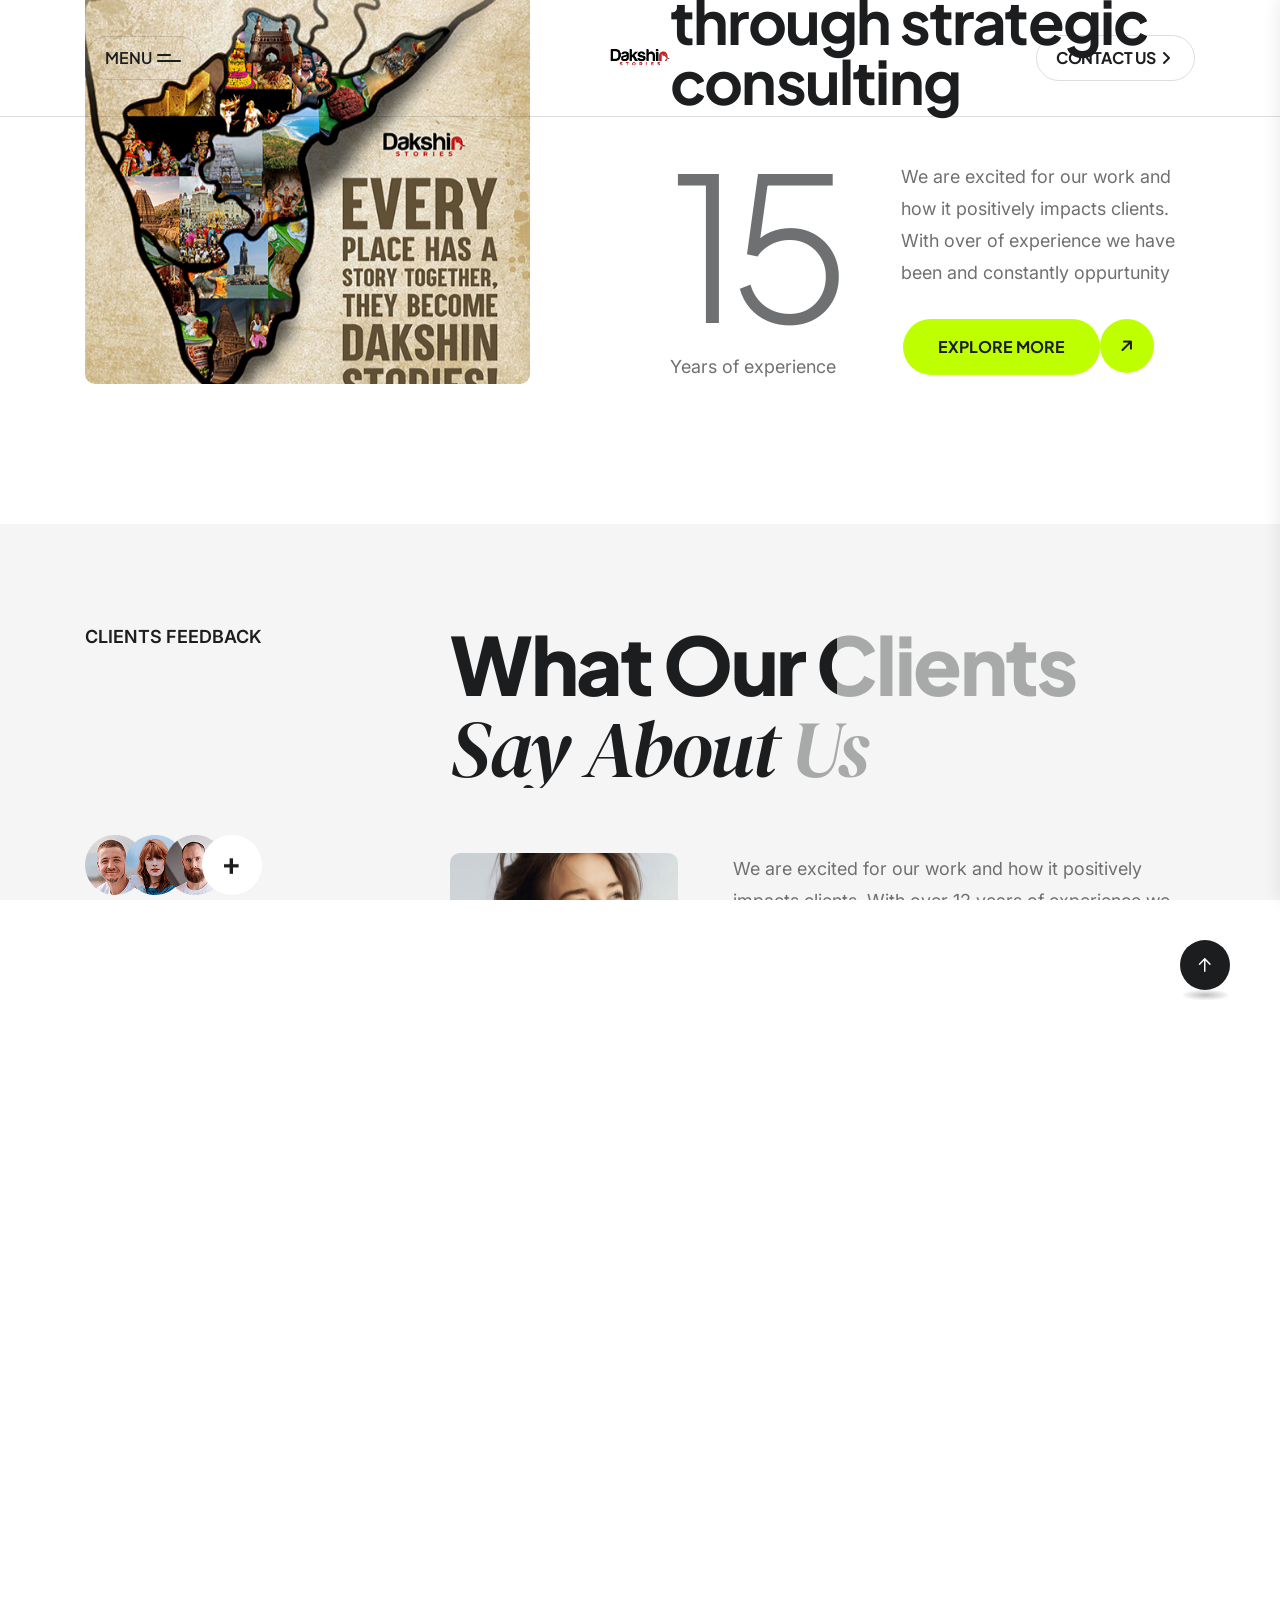
==== about.html @ ef5a938d "Editorial website refinements: animated headings, logo synchronization, and team focus-blur effects" ====
<!doctype html>
<html  lang="zxx">

<head>
    <meta charset="utf-8">
    <meta http-equiv="x-ua-compatible" content="ie=edge">
    <title>DAKSHIN STORIES</title>
    <meta name="description" content="Dakshin stories">
    <meta name="viewport" content="width=device-width, initial-scale=1">

    <link rel="shortcut icon" type="image/x-icon" href="assets/img/logo/favicon.png">
    <!-- Place favicon.ico in the root directory -->

    <!--<< Bootstrap min.css >>-->
    <link rel="stylesheet" href="assets/css/bootstrap.min.css">
    <!--<< magnific-popup.css >>-->
    <link rel="stylesheet" href="assets/css/magnific-popup.css">
    <!--<< fontawesome-all.min.css >>-->
    <link rel="stylesheet" href="assets/css/fontawesome-all.min.css">
    <!--<< swiper-bundle.min.css >>-->
    <link rel="stylesheet" href="assets/css/swiper-bundle.min.css">
    <!--<< odometer.css >>-->
    <link rel="stylesheet" href="assets/css/odometer.css">
    <!--<< ion.rangeSlider.min.css >>-->
    <link rel="stylesheet" href="assets/css/ion.rangeSlider.min.css">
   <!--<< effect-slicer.css >>-->
    <link rel="stylesheet" href="assets/css/effect-slicer.css">
    <!--<< animate.css >>-->
    <link rel="stylesheet" href="assets/css/animate.css">
    <!--<< default.css >>-->
    <link rel="stylesheet" href="assets/css/defauls-spacing.css">
    <!--<< main.css >>-->
    <link rel="stylesheet" href="assets/css/main.css">

</head>

<body>

   

    <!-- Scroll-top -->
    <button class="scroll__top scroll-to-target" data-target="html">
        <i class="fa-sharp fa-regular fa-arrow-up"></i>
    </button>
    <!-- Scroll-top-end-->

   
    <!-- header-area -->
    <header>
        <div id="header-sticky" class="td-header__area td-header-spacing p-relative z-index-1">
            <div class="container container-1750">
                <div class="row align-items-center">
                    <div class="col-lg-4 col-md-4 col-sm-4 col-5">
                        <div class="tdmenu__wrap">
                            <div class="tdmenu-offcanvas-open-btn mobile-nav-toggler d-flex align-items-center justify-content-center">
                                <span class="text mr-5">menu</span>
                                <div class="tdmenu-offcanvas-open-bar">
                                    <span></span>
                                    <span></span>
                                </div>
                            </div>
                            <nav class="tdmenu__nav d-none">
                                <div class="tdmenu__navbar-wrap tdmenu__main-menu">
                                    <ul class="navigation">
                                        <li class="active menu-item-has-children"><a href="index.html">Home</a>
                                           
                                        </li>
                                        <li class="#"><a href="#">WHAT WE DO</a>
                                            
                                        </li>
                                        <li class="#"><a href="portfolio-two-columns.html">ABOUT US</a>
                                            
                                        </li>
                                        <li class="#"><a href="blog.html">STORIES</a>
                                            
                                        </li>
                                        <li class=#><a href="blog.html">CORE TEAM</a>
                                            
                                        </li>
                                       
                                    </ul>
                                </div>
                            </nav>
                        </div>
                    </div>
                    <div class="col-lg-4 col-md-4 col-sm-4 col-5">
                        <div class="logo text-center">
                            <a class="logo-1" href="index.html"><img data-width="96" src="assets/img/logo/logo-black.png"   alt="Logo"></a>
                        </div>
                    </div>
                    <div class="col-lg-4 col-md-4 col-sm-4 col-2">
                        <div class="td-header-right text-end">
                            
                            <a href="contact.html" class="td-btn td-btn-lg d-none d-md-inline-block td-btn-switch-animation ml-10">
                                <span class="d-flex align-items-center justify-content-center">
                                   <span class="btn-text"> Contact Us </span>
                                   <span class="btn-icon"><i class="fa-sharp fa-solid fa-angle-right"></i></span>
                                   <span class="btn-icon"><i class="fa-sharp fa-solid fa-angle-right"></i></span>
                               </span> 
                             </a>
                        </div>
                    </div>
                </div>
            </div>
        </div>

        <!-- Mobile Menu  -->
        <div class="tdmobile__menu td-menu-large">
            <nav class="tdmobile__menu-box">
                <div class="close-btn"><i class="fa-solid fa-xmark"></i></div>
                <div class="nav-logo">
                    <a href="index.html"><img data-width="96" src="assets/img/logo/logo-black.png" alt="logo"></a>
                </div>
               
                <div class="tdmobile__menu-outer">
                    <!--Here Menu Will Come Automatically Via Javascript / Same Menu as in Header-->
                </div>
                <div class="mt-30 ml-25 mr-25">
                    <a href="contact.html" class="td-btn td-btn-menu-black w-100 d-inline-block td-btn-switch-animation ml-10">
                        <span class="d-flex align-items-center justify-content-center">
                           <span class="btn-text"> Contact Us </span>
                           <span class="btn-icon"><i class="fa-sharp fa-solid fa-angle-right"></i></span>
                           <span class="btn-icon"><i class="fa-sharp fa-solid fa-angle-right"></i></span>
                       </span> 
                    </a>
                </div>
                <div class="social-links">
                    <ul class="list-wrap">
                        <li><a href="#"><i class="fab fa-facebook-f"></i></a></li>
                        <li><a href="#"><i class="fab fa-twitter"></i></a></li>
                        <li><a href="#"><i class="fab fa-instagram"></i></a></li>
                        <li><a href="#"><i class="fab fa-linkedin-in"></i></a></li>
                        <li><a href="#"><i class="fab fa-youtube"></i></a></li>
                    </ul>
                </div>
            </nav>
        </div>
        <div class="tdmobile__menu-backdrop"></div>
        <!-- End Mobile Menu -->

    </header>

    <!-- header-area-end -->
    <div id="smooth-wrapper">
        <div id="smooth-content">
            <main>

                <!-- td-about-area-start -->
                <div class="td-about-area td-about-main-spacing pb-140">
                    <div class="container">
                        <div class="row">
                            <div class="col-lg-12">
                                <div class="td-about-main-wrapper pb-90">
                                    <h2 class="td-section-page-title td-title-anim text-center">
                                        We’re full service creative and digital
                                        agency, working globally with<br>
                                        <span>largest brands</span>
                                    </h2>
                                </div>
                            </div>
                            <div class="col-lg-5">
                                <div class="td-about-main-thumb mb-40 fix td-rounded-10 wow fadeInLeft" data-wow-delay=".5s" data-wow-duration="1s">
                                    <img data-speed=".9" class="w-100 td-rounded-10" src="assets/img/about/map.jpg" alt="">
                                </div>
                            </div>
                            <div class="col-lg-7">
                                <div class="td-about-main-content ml-110 mb-40  wow fadeInRight" data-wow-delay=".5s" data-wow-duration="1s">
                                    <h3 class="td-about-main-title mb-20">Driving innovation through strategic consulting</h3>
                                    <div class="row">
                                        <div class="col-lg-5 col-md-5">
                                            <div class="td-about-main-bigtext">
                                                <h2>15</h2>
                                                <span>Years of experience</span>
                                            </div>
                                        </div>
                                        <div class="col-lg-7 col-md-7">
                                            <div class="td-about-main-text mt-30">
                                                <p class="mb-30">We are excited for our work and how it
                                                    positively impacts clients. With  over
                                                    of experience we have been and
                                                    constantly oppurtunity</p>
                                                <div class="td-btn-group">
                                                    <a class="td-btn-circle" href="contact.html">
                                                        <i class="fa-solid fa-arrow-right"></i>
                                                    </a>
                                                    <a class="td-btn-2 td-btn-primary" href="contact.html">EXPLORE MORE</a>
                                                    <a class="td-btn-circle" href="contact.html">
                                                        <i class="fa-solid fa-arrow-right"></i>
                                                    </a>
                                                </div>
                                            </div>
                                        </div>
                                    </div>
                                </div>
                            </div>
                        </div>
                    </div>
                </div>
                <!-- td-about-area-end -->
                
                <!-- td-testimonial-area-start -->
                <div class="td-testimonial-area grey-bg-2 pt-155 pb-120">
                    <div class="container">
                        <div class="row">
                            <div class="col-lg-3 col-md-4">
                                <div class="td-testimonial-left mb-40  wow fadeInLeft" data-wow-delay=".5s" data-wow-duration="1s">
                                    <span class="td-section-subtitle mb-185 d-inline-block">CLIENTS FEEDBACK</span>
                                    <img class="mb-20" src="assets/img/testimonial/user.png" alt="">
                                    <p>More than 25k clients all<br>
                                        over the world</p>
                                </div>
                            </div>
                            <div class="col-lg-9 col-md-8">
                                <div class="td-testimonial-content ml-80 mb-50">
                                    <h2 class="td-testimonial-title mb-65 td-text-invert">What Our Clients<br> <span>Say About Us</span></h2>
                                    <div class="row  wow fadeInRight" data-wow-delay=".5s" data-wow-duration="1s">
                                        <div class="col-lg-4">
                                            <div class="td-testimonial-thumb fix td-rounded-10 mb-40">
                                                <img data-speed=".9" class="w-100 td-rounded-10" src="assets/img/testimonial/thumb.jpg" alt="">
                                            </div>
                                        </div>
                                        <div class="col-lg-8">
                                            <div class="td-testimonial-slide-content ml-25 mb-40">
                                                <div class="swiper-container td-testimonial-slider mb-120">
                                                    <div class="swiper-wrapper">
                                                        <div class="swiper-slide">
                                                            <div class="td-testimonial-slide-content">
                                                                <p class="mb-40">We are excited for our work and how it positively impacts clients.
                                                                    With  over 12 years of experience we have been constantly
                                                                    providing solutions. We are committed to deliver unique
                                                                    digital media solutions from web  design</p>
                                                                <h6>David Backhum</h6>
                                                                <span>Designer</span>
                                                            </div>
                                                        </div>
                                                        <div class="swiper-slide">
                                                            <div class="td-testimonial-slide-content">
                                                                <p class="mb-40">We are excited for our work and how it positively impacts clients.
                                                                    With  over 12 years of experience we have been constantly
                                                                    providing solutions. We are committed to deliver unique
                                                                    digital media solutions from web  design</p>
                                                                <h6>David Backhum</h6>
                                                                <span>Designer</span>
                                                            </div>
                                                        </div>
                                                        <div class="swiper-slide">
                                                            <div class="td-testimonial-slide-content">
                                                                <p class="mb-40">We are excited for our work and how it positively impacts clients.
                                                                    With  over 12 years of experience we have been constantly
                                                                    providing solutions. We are committed to deliver unique
                                                                    digital media solutions from web  design</p>
                                                                <h6>David Backhum</h6>
                                                                <span>Designer</span>
                                                            </div>
                                                        </div>
                                                    </div>
                                                </div>
                                                <div class="td-testimonial-navigation mb-30">
                                                    <span class="td-testimonial-prev d-inline-block">
                                                        <svg width="31" height="24" viewBox="0 0 31 24" fill="none" xmlns="http://www.w3.org/2000/svg">
                                                            <path d="M30.8699 12.2679L0.014612 12.4214" stroke="currentColor" stroke-width="1.5" stroke-miterlimit="10" />
                                                            <path d="M11.5445 0C11.5445 6.63283 6.38111 12 2.56383e-05 12" stroke="currentColor" stroke-width="1.5" stroke-miterlimit="10" />
                                                            <path d="M4.08971e-05 12C6.38112 12 11.5446 17.3671 11.5446 24" stroke="currentColor" stroke-width="1.5" stroke-miterlimit="10" />
                                                        </svg>
                                                    </span>
                                                    <span class="td-testimonial-next ml-15 d-inline-block">
                                                        <svg width="31" height="24" viewBox="0 0 31 24" fill="none" xmlns="http://www.w3.org/2000/svg">
                                                            <path d="M-0.000234102 12.2679L30.855 12.4214" stroke="currentColor" stroke-width="1.5" stroke-miterlimit="10" />
                                                            <path d="M19.3251 0C19.3251 6.63283 24.4886 12 30.8696 12" stroke="currentColor" stroke-width="1.5" stroke-miterlimit="10" />
                                                            <path d="M30.8696 12C24.4885 12 19.3251 17.3671 19.3251 24" stroke="currentColor" stroke-width="1.5" stroke-miterlimit="10" />
                                                          </svg>
                                                    </span>
                                                 </div>
                                            </div>
                                        </div>
                                    </div>
                                </div>
                            </div>
                            <div class="col-12">
                                <div class="td-brand-wrap">
                                    <div class="swiper-container td-brand-slide-active">
                                        <div class="swiper-wrapper slide-transtion">
                                            <div class="swiper-slide">
                                                <div class="td-brand-item">
                                                    <img src="assets/img/brand/logo-1.png" alt="">
                                                </div>
                                            </div>
                                            <div class="swiper-slide">
                                                <div class="td-brand-item">
                                                    <img src="assets/img/brand/logo-2.png" alt="">
                                                </div>
                                            </div>
                                            <div class="swiper-slide">
                                                <div class="td-brand-item">
                                                    <img src="assets/img/brand/logo-3.png" alt="">
                                                </div>
                                            </div>
                                            <div class="swiper-slide">
                                                <div class="td-brand-item">
                                                    <img src="assets/img/brand/logo-4.png" alt="">
                                                </div>
                                            </div>
                                            <div class="swiper-slide">
                                                <div class="td-brand-item">
                                                    <img src="assets/img/brand/logo-5.png" alt="">
                                                </div>
                                            </div>
                                            <div class="swiper-slide">
                                                <div class="td-brand-item">
                                                    <img src="assets/img/brand/logo-3.png" alt="">
                                                </div>
                                            </div>
                                        </div>
                                    </div>
                                </div>
                            </div>
                        </div>
                    </div>
                </div>
                <!-- td-testimonial-area-end -->

                <!-- td-about-main-feature-area-start -->
                <div class="td-about-main-feature-area pt-150 pb-165">
                    <div class="container">
                        <div class="row">
                            <div class="col-xl-9">
                                <div class="td-about-main-feature-wrap">
                                    <h2 class="td-about-main-feature-title mb-70 td-text-invert">We are a creative studio that specializes
                                        in providing high-quality design and branding
                                        solutions to businesses and individuals. Our
                                        team is composed of talented designers,
                                        developers, and marketers.!</h2>
                                    <div class="row">
                                        <div class="col-lg-5 d-none d-md-block">
                                            <div class="td-about-main-feature-shape text-center ml-70 mb-40">
                                                <img src="assets/img/about/main/shape.png" alt="">
                                            </div>
                                        </div>
                                        <div class="col-lg-7">
                                            <div class="td-about-main-feature-list">
                                                <ul>
                                                    <li>Art direction</li>
                                                    <li>Branding</li>
                                                    <li>Content Production</li>
                                                    <li>User Interface Design</li>
                                                    <li>Animation</li>
                                                    <li>Brand Identity</li>
                                                    <li>User Interface</li>
                                                    <li>User Experience</li>
                                                    <li>Responsive Design</li>
                                                </ul>
                                            </div>
                                        </div>
                                    </div>
                                </div>
                            </div>
                        </div>
                    </div>
                </div>
                <!-- td-about-main-feature-area-end -->

                <!-- td-team-area-start -->
                 <div class="td-team-area pt-160 pb-130 td-btn-trigger">
                    <div class="container">
                        <div class="row mb-20">
                           
                            <div class="col-lg-7 col-md-7">
                                <div class="td-service-2-title-wrap mb-40 td-title-anim">
                                    <span class="td-section-2-subtitle mb-25 d-block">//  Our team members</span>
                                    <h2 class="td-section-2-title d-inline-block">Dakshin Stories Founders
                                    </h2>
                                </div>
                            </div>
                        </div>
                        <div class="row">
                            <div class="col-lg-6">
                                <div class="td-team-2-wrap pb-130 wow fadeInLeft" data-wow-delay=".5s" data-wow-duration="1s">
                                    <div class="row align-items-center">
                                        <div class="col-lg-7 col-md-6 col-sm-6">
                                            <div class="td-team-2-thumb fix td-rounded-10 mb-30">
                                                <img class="td-rounded-10 w-100" src="assets/img/team/team-2/thumb.jpg" alt="">
                                            </div>
                                        </div>
                                        <div class="col-lg-5 col-md-6 col-sm-6">
                                            <div class="td-team-2-content ml-35 mb-30">
                                                <span class="td-team-2-subtitle d-inline-block mb-5">Product designer</span>
                                                <h3 class="td-team-2-title mb-15"><a href="team-details.html">Nela Vaduri</a></h3>
                                                <div class="td-team-2-feature-list mb-20">
                                                    <ul>
                                                        <li>Team collaboration</li>
                                                        <li>Brand identity</li>
                                                        <li>Data analysis</li>
                                                    </ul>
                                                </div>
                                                <div class="td-team-2-social">
                                                    <a href="#">
                                                        <svg width="8" height="15" viewBox="0 0 8 15" fill="none" xmlns="http://www.w3.org/2000/svg">
                                                            <path d="M7.7 0.246582H5.6C4.67174 0.246582 3.7815 0.615494 3.12513 1.27216C2.46875 1.92883 2.1 2.81946 2.1 3.74813V5.84905H0V8.65029H2.1V14.2528H4.9V8.65029H7L7.7 5.84905H4.9V3.74813C4.9 3.56239 4.97375 3.38427 5.10503 3.25293C5.2363 3.1216 5.41435 3.04782 5.6 3.04782H7.7V0.246582Z" fill="currentColor" />
                                                        </svg>
                                                    </a>
                                                    <a href="#">
                                                        <svg width="16" height="15" viewBox="0 0 16 15" fill="none" xmlns="http://www.w3.org/2000/svg">
                                                            <path fill-rule="evenodd" clip-rule="evenodd" d="M5.28727 0.246582H0.400391L6.19454 7.86329L0.771044 14.2528H3.27686L7.37883 9.42021L11.0212 14.2084H15.9081L9.94559 6.37031L9.95615 6.38383L15.0899 0.335559H12.5841L8.77167 4.82709L5.28727 0.246582ZM3.09786 1.58051H4.61921L13.2106 12.8743H11.6893L3.09786 1.58051Z" fill="currentColor" />
                                                        </svg>
                                                    </a>
                                                    <a href="#">
                                                        <svg width="17" height="16" viewBox="0 0 17 16" fill="none" xmlns="http://www.w3.org/2000/svg">
                                                            <ellipse cx="8.40004" cy="8.24932" rx="6.99965" ry="7.00274" stroke="currentColor" stroke-width="1.5" />
                                                            <path d="M15.3987 9.13485C14.7499 9.01314 14.0827 8.94971 13.4018 8.94971C9.65534 8.94971 6.32316 10.8702 4.19922 13.8516" stroke="currentColor" stroke-width="1.5" stroke-linejoin="round" />
                                                            <path d="M13.2998 3.34692C11.1093 5.91513 7.8176 7.54857 4.13699 7.54857C3.19536 7.54857 2.27918 7.44166 1.40039 7.23953" stroke="currentColor" stroke-width="1.5" stroke-linejoin="round" />
                                                            <path d="M10.2324 15.2527C10.4078 14.4026 10.5 13.5222 10.5 12.6202C10.5 8.19722 8.28413 4.29094 4.90027 1.94751" stroke="currentColor" stroke-width="1.5" stroke-linejoin="round" />
                                                        </svg>
                                                    </a>
                                                </div>
                                            </div>
                                        </div>
                                    </div>
                                </div>
                                <div class="td-team-2-wrap wow fadeInLeft" data-wow-delay=".5s" data-wow-duration="1s">
                                    <div class="row align-items-center">
                                        <div class="col-lg-7 col-md-6 col-sm-6">
                                            <div class="td-team-2-thumb fix td-rounded-10 mb-30">
                                                <img class="td-rounded-10 w-100" src="assets/img/team/team-2/thumb-2.jpg" alt="">
                                            </div>
                                        </div>
                                        <div class="col-lg-5 col-md-6 col-sm-6">
                                            <div class="td-team-2-content ml-35 mb-30">
                                                <span class="td-team-2-subtitle d-inline-block mb-5">Manager</span>
                                                <h3 class="td-team-2-title mb-15"><a href="team-details.html">Asha Voshle</a></h3>
                                                <div class="td-team-2-feature-list mb-20">
                                                    <ul>
                                                        <li>Team collaboration</li>
                                                        <li>Brand identity</li>
                                                        <li>Data analysis</li>
                                                    </ul>
                                                </div>
                                                <div class="td-team-2-social">
                                                    <a href="#">
                                                        <svg width="8" height="15" viewBox="0 0 8 15" fill="none" xmlns="http://www.w3.org/2000/svg">
                                                            <path d="M7.7 0.246582H5.6C4.67174 0.246582 3.7815 0.615494 3.12513 1.27216C2.46875 1.92883 2.1 2.81946 2.1 3.74813V5.84905H0V8.65029H2.1V14.2528H4.9V8.65029H7L7.7 5.84905H4.9V3.74813C4.9 3.56239 4.97375 3.38427 5.10503 3.25293C5.2363 3.1216 5.41435 3.04782 5.6 3.04782H7.7V0.246582Z" fill="currentColor" />
                                                        </svg>
                                                    </a>
                                                    <a href="#">
                                                        <svg width="16" height="15" viewBox="0 0 16 15" fill="none" xmlns="http://www.w3.org/2000/svg">
                                                            <path fill-rule="evenodd" clip-rule="evenodd" d="M5.28727 0.246582H0.400391L6.19454 7.86329L0.771044 14.2528H3.27686L7.37883 9.42021L11.0212 14.2084H15.9081L9.94559 6.37031L9.95615 6.38383L15.0899 0.335559H12.5841L8.77167 4.82709L5.28727 0.246582ZM3.09786 1.58051H4.61921L13.2106 12.8743H11.6893L3.09786 1.58051Z" fill="currentColor" />
                                                        </svg>
                                                    </a>
                                                    <a href="#">
                                                        <svg width="17" height="16" viewBox="0 0 17 16" fill="none" xmlns="http://www.w3.org/2000/svg">
                                                            <ellipse cx="8.40004" cy="8.24932" rx="6.99965" ry="7.00274" stroke="currentColor" stroke-width="1.5" />
                                                            <path d="M15.3987 9.13485C14.7499 9.01314 14.0827 8.94971 13.4018 8.94971C9.65534 8.94971 6.32316 10.8702 4.19922 13.8516" stroke="currentColor" stroke-width="1.5" stroke-linejoin="round" />
                                                            <path d="M13.2998 3.34692C11.1093 5.91513 7.8176 7.54857 4.13699 7.54857C3.19536 7.54857 2.27918 7.44166 1.40039 7.23953" stroke="currentColor" stroke-width="1.5" stroke-linejoin="round" />
                                                            <path d="M10.2324 15.2527C10.4078 14.4026 10.5 13.5222 10.5 12.6202C10.5 8.19722 8.28413 4.29094 4.90027 1.94751" stroke="currentColor" stroke-width="1.5" stroke-linejoin="round" />
                                                        </svg>
                                                    </a>
                                                </div>
                                            </div>
                                        </div>
                                    </div>
                                </div>
                                <div class="td-team-2-btn">
                                    <div class="td-btn-group mt-70  td-btn-group-black">
                                        <a class="td-btn-circle" href="team.html">
                                            <i class="fa-solid fa-arrow-right"></i>
                                        </a>
                                        <a class="td-btn-2 td-btn-primary" href="team.html">Explore our team</a>
                                        <a class="td-btn-circle" href="team.html">
                                            <i class="fa-solid fa-arrow-right"></i>
                                        </a>
                                    </div>
                                </div>
                            </div>
                            <div class="col-lg-6">
                                <div class="td-team-2-wrap  pb-130 pt-160 wow fadeInRight" data-wow-delay=".5s" data-wow-duration="1s">
                                    <div class="row align-items-center">
                                        <div class="col-lg-7 col-md-6 col-sm-6">
                                            <div class="td-team-2-thumb fix td-rounded-10 mb-30">
                                                <img class="td-rounded-10 w-100" src="assets/img/team/team-2/thumb-2.jpg" alt="">
                                            </div>
                                        </div>
                                        <div class="col-lg-5 col-md-6 col-sm-6">
                                            <div class="td-team-2-content ml-35 mb-30">
                                                <span class="td-team-2-subtitle d-inline-block mb-5">Designer</span>
                                                <h3 class="td-team-2-title mb-15"><a href="team-details.html">Jion Marcel</a></h3>
                                                <div class="td-team-2-feature-list mb-20">
                                                    <ul>
                                                        <li>Team collaboration</li>
                                                        <li>Brand identity</li>
                                                        <li>Data analysis</li>
                                                    </ul>
                                                </div>
                                                <div class="td-team-2-social">
                                                    <a href="#">
                                                        <svg width="8" height="15" viewBox="0 0 8 15" fill="none" xmlns="http://www.w3.org/2000/svg">
                                                            <path d="M7.7 0.246582H5.6C4.67174 0.246582 3.7815 0.615494 3.12513 1.27216C2.46875 1.92883 2.1 2.81946 2.1 3.74813V5.84905H0V8.65029H2.1V14.2528H4.9V8.65029H7L7.7 5.84905H4.9V3.74813C4.9 3.56239 4.97375 3.38427 5.10503 3.25293C5.2363 3.1216 5.41435 3.04782 5.6 3.04782H7.7V0.246582Z" fill="currentColor" />
                                                        </svg>
                                                    </a>
                                                    <a href="#">
                                                        <svg width="16" height="15" viewBox="0 0 16 15" fill="none" xmlns="http://www.w3.org/2000/svg">
                                                            <path fill-rule="evenodd" clip-rule="evenodd" d="M5.28727 0.246582H0.400391L6.19454 7.86329L0.771044 14.2528H3.27686L7.37883 9.42021L11.0212 14.2084H15.9081L9.94559 6.37031L9.95615 6.38383L15.0899 0.335559H12.5841L8.77167 4.82709L5.28727 0.246582ZM3.09786 1.58051H4.61921L13.2106 12.8743H11.6893L3.09786 1.58051Z" fill="currentColor" />
                                                        </svg>
                                                    </a>
                                                    <a href="#">
                                                        <svg width="17" height="16" viewBox="0 0 17 16" fill="none" xmlns="http://www.w3.org/2000/svg">
                                                            <ellipse cx="8.40004" cy="8.24932" rx="6.99965" ry="7.00274" stroke="currentColor" stroke-width="1.5" />
                                                            <path d="M15.3987 9.13485C14.7499 9.01314 14.0827 8.94971 13.4018 8.94971C9.65534 8.94971 6.32316 10.8702 4.19922 13.8516" stroke="currentColor" stroke-width="1.5" stroke-linejoin="round" />
                                                            <path d="M13.2998 3.34692C11.1093 5.91513 7.8176 7.54857 4.13699 7.54857C3.19536 7.54857 2.27918 7.44166 1.40039 7.23953" stroke="currentColor" stroke-width="1.5" stroke-linejoin="round" />
                                                            <path d="M10.2324 15.2527C10.4078 14.4026 10.5 13.5222 10.5 12.6202C10.5 8.19722 8.28413 4.29094 4.90027 1.94751" stroke="currentColor" stroke-width="1.5" stroke-linejoin="round" />
                                                        </svg>
                                                    </a>
                                                </div>
                                            </div>
                                        </div>
                                    </div>
                                </div>
                                <div class="td-team-2-wrap wow fadeInRight" data-wow-delay=".5s" data-wow-duration="1s">
                                    <div class="row align-items-center">
                                        <div class="col-lg-7 col-md-6 col-sm-6">
                                            <div class="td-team-2-thumb fix td-rounded-10 mb-30">
                                                <img class="td-rounded-10 w-100" src="assets/img/team/team-2/thumb-4.jpg" alt="">
                                            </div>
                                        </div>
                                        <div class="col-lg-5 col-md-6 col-sm-6">
                                            <div class="td-team-2-content ml-35 mb-30">
                                                <span class="td-team-2-subtitle d-inline-block mb-5">Developer</span>
                                                <h3 class="td-team-2-title mb-15"><a href="team-details.html">Peal Steals</a></h3>
                                                <div class="td-team-2-feature-list mb-20">
                                                    <ul>
                                                        <li>Team collaboration</li>
                                                        <li>Brand identity</li>
                                                        <li>Data analysis</li>
                                                    </ul>
                                                </div>
                                                <div class="td-team-2-social">
                                                    <a href="#">
                                                        <svg width="8" height="15" viewBox="0 0 8 15" fill="none" xmlns="http://www.w3.org/2000/svg">
                                                            <path d="M7.7 0.246582H5.6C4.67174 0.246582 3.7815 0.615494 3.12513 1.27216C2.46875 1.92883 2.1 2.81946 2.1 3.74813V5.84905H0V8.65029H2.1V14.2528H4.9V8.65029H7L7.7 5.84905H4.9V3.74813C4.9 3.56239 4.97375 3.38427 5.10503 3.25293C5.2363 3.1216 5.41435 3.04782 5.6 3.04782H7.7V0.246582Z" fill="currentColor" />
                                                        </svg>
                                                    </a>
                                                    <a href="#">
                                                        <svg width="16" height="15" viewBox="0 0 16 15" fill="none" xmlns="http://www.w3.org/2000/svg">
                                                            <path fill-rule="evenodd" clip-rule="evenodd" d="M5.28727 0.246582H0.400391L6.19454 7.86329L0.771044 14.2528H3.27686L7.37883 9.42021L11.0212 14.2084H15.9081L9.94559 6.37031L9.95615 6.38383L15.0899 0.335559H12.5841L8.77167 4.82709L5.28727 0.246582ZM3.09786 1.58051H4.61921L13.2106 12.8743H11.6893L3.09786 1.58051Z" fill="currentColor" />
                                                        </svg>
                                                    </a>
                                                    <a href="#">
                                                        <svg width="17" height="16" viewBox="0 0 17 16" fill="none" xmlns="http://www.w3.org/2000/svg">
                                                            <ellipse cx="8.40004" cy="8.24932" rx="6.99965" ry="7.00274" stroke="currentColor" stroke-width="1.5" />
                                                            <path d="M15.3987 9.13485C14.7499 9.01314 14.0827 8.94971 13.4018 8.94971C9.65534 8.94971 6.32316 10.8702 4.19922 13.8516" stroke="currentColor" stroke-width="1.5" stroke-linejoin="round" />
                                                            <path d="M13.2998 3.34692C11.1093 5.91513 7.8176 7.54857 4.13699 7.54857C3.19536 7.54857 2.27918 7.44166 1.40039 7.23953" stroke="currentColor" stroke-width="1.5" stroke-linejoin="round" />
                                                            <path d="M10.2324 15.2527C10.4078 14.4026 10.5 13.5222 10.5 12.6202C10.5 8.19722 8.28413 4.29094 4.90027 1.94751" stroke="currentColor" stroke-width="1.5" stroke-linejoin="round" />
                                                        </svg>
                                                    </a>
                                                </div>
                                            </div>
                                        </div>
                                    </div>
                                </div>
                            </div>
                        </div>
                    </div>
                 </div>
                <!-- td-team-area-end -->
                

            </main>

            <!-- footer-area-start -->
            <footer>
                <div class="td-footer-area td-footer-spacing black-bg">
                    <div class="container">
                        <div class="row">
                            <div class="col-lg-3 col-md-6 col-sm-6">
                                <div class="td-footer-logo mb-30">
                                    <a href="index.html">
                                        <img src="assets/img/logo/logo-white.png" alt="">
                                    </a>
                                </div>
                            </div>
                            <div class="col-lg-2 col-md-6 col-sm-6">
                                <div class="td-footer-widget mb-30">
                                    <h3 class="td-footer-title mb-30">Quick Link</h3>
                                    <ul class="td-footer-widget-list">
                                        <li><a href="#">About US</a></li>
                                        <li><a href="#">What WE DO</a></li>
                                        <li><a href="#">Stories</a></li>
                                        <li><a href="#">Core Team</a></li>
                                        <li><a href="#">Contact</a></li>
                                    </ul>
                                </div>
                            </div>
                            <div class="col-lg-3 col-md-6">
                                <div class="td-footer-widget ml-80 mb-30">
                                    <h3 class="td-footer-title mb-30">Others</h3>
                                    <ul class="td-footer-widget-list">
                                        <li><a href="#">Privacy Policy</a></li>
                                        <li><a href="#">Terms of Use</a></li>
                                        <li><a href="#">Disclaimer</a></li>
                                       
                                    </ul>
                                </div>
                            </div>
                            <div class="col-lg-4 col-md-6">
                                <div class="td-footer-widget mr-30 mb-30">
                                    <h3 class="td-footer-title mb-30">Address</h3>
                                    <a class="td-footer-location mb-45 d-inline-block" href="#">Dakshin Stories<br>
                                        Hyderabad</a>
                                    <div class="td-footer-form p-relative">
                                        <form action="#">
                                            <input type="text" placeholder="example@gmail.com">
                                            <button type="submit">
                                                <svg width="12" height="12" viewBox="0 0 12 12" fill="none" xmlns="http://www.w3.org/2000/svg">
                                                    <path d="M1 11L11 1" stroke="#1C1D1F" stroke-width="1.5" stroke-linecap="round" stroke-linejoin="round" />
                                                    <path d="M1 1H11V11" stroke="#1C1D1F" stroke-width="1.5" stroke-linecap="round" stroke-linejoin="round" />
                                                </svg>
                                            </button>
                                        </form>
                                    </div>
                                </div>
                            </div>
                            <div class="col-12">
                                <div class="td-footer-bottom mt-45">
                                    <div class="row align-items-center">
                                        <div class="col-lg-6 col-md-8">
                                            <div class="td-footer-copyright mb-20">
                                                <p>© 2026 <a href="#">Daskshin.</a> All Rights Reserved.</p>
                                            </div>
                                        </div>
                                        <div class="col-lg-6 col-md-4">
                                            <div class="td-footer-social text-md-end mb-20">
                                                <a href="#">
                                                    <svg width="13" height="13" viewBox="0 0 16 16" fill="none" xmlns="http://www.w3.org/2000/svg">
                                                        <path d="M9.33161 6.77486L15.1688 0H13.7856L8.71722 5.8826L4.66907 0H0L6.12155 8.89546L0 16H1.38336L6.73581 9.78785L11.0109 16H15.68L9.33148 6.77486H9.33187H9.33161ZM7.43696 8.97374L6.81669 8.088L1.88171 1.03969H4.00634L7.98902 6.72789L8.60929 7.61362L13.7863 15.0074H11.6616L7.43709 8.974V8.97361L7.43696 8.97374Z" fill="currentColor" />
                                                    </svg>
                                                </a>
                                                <a href="#">
                                                    <svg width="17" height="17" viewBox="0 0 17 17" fill="none" xmlns="http://www.w3.org/2000/svg">
                                                        <path d="M17 8.5C17 3.80558 13.1944 0 8.5 0C3.80558 0 0 3.80558 0 8.5C0 12.7426 3.10833 16.2591 7.17188 16.8967V10.957H5.01367V8.5H7.17188V6.62734C7.17188 4.49703 8.44087 3.32031 10.3825 3.32031C11.3124 3.32031 12.2852 3.48633 12.2852 3.48633V5.57813H11.2133C10.1574 5.57813 9.82812 6.23334 9.82812 6.90554V8.5H12.1855L11.8087 10.957H9.82812V16.8967C13.8917 16.2591 17 12.7426 17 8.5Z" fill="currentColor" />
                                                    </svg>
                                                </a>
                                                <a href="#">
                                                    <svg width="16" height="16" viewBox="0 0 16 16" fill="none" xmlns="http://www.w3.org/2000/svg">
                                                        <path d="M11.5 1H4.5C2.567 1 1 2.567 1 4.5V11.5C1 13.433 2.567 15 4.5 15H11.5C13.433 15 15 13.433 15 11.5V4.5C15 2.567 13.433 1 11.5 1Z" stroke="currentColor" stroke-width="1.5" stroke-linecap="round" stroke-linejoin="round" />
                                                        <path d="M10.7963 7.55921C10.8827 8.14178 10.7832 8.73676 10.5119 9.25952C10.2407 9.78228 9.81148 10.2062 9.28542 10.471C8.75935 10.7358 8.16319 10.8279 7.58173 10.7344C7.00027 10.6408 6.46311 10.3663 6.04667 9.94982C5.63022 9.53338 5.35569 8.99622 5.26213 8.41476C5.16856 7.8333 5.26073 7.23714 5.52551 6.71107C5.79029 6.18501 6.21421 5.75583 6.73697 5.48458C7.25973 5.21333 7.85471 5.11382 8.43728 5.20021C9.03152 5.28833 9.58167 5.56524 10.0065 5.99003C10.4313 6.41482 10.7082 6.96496 10.7963 7.55921Z" stroke="currentColor" stroke-width="1.5" stroke-linecap="round" stroke-linejoin="round" />
                                                        <path d="M11.8477 4.15039H11.8577" stroke="currentColor" stroke-width="1.5" stroke-linecap="round" stroke-linejoin="round" />
                                                    </svg>
                                                </a>
                                                <a href="#">
                                                    <svg width="15" height="15" viewBox="0 0 15 15" fill="none" xmlns="http://www.w3.org/2000/svg">
                                                        <path d="M10.2579 4.7373C11.5141 4.7373 12.7188 5.23632 13.6071 6.12458C14.4954 7.01283 14.9944 8.21757 14.9944 9.47375V14.9996H11.8367V9.47375C11.8367 9.05502 11.6704 8.65344 11.3743 8.35736C11.0782 8.06127 10.6767 7.89493 10.2579 7.89493C9.8392 7.89493 9.43762 8.06127 9.14154 8.35736C8.84545 8.65344 8.67911 9.05502 8.67911 9.47375V14.9996H5.52148V9.47375C5.52148 8.21757 6.0205 7.01283 6.90876 6.12458C7.79701 5.23632 9.00174 4.7373 10.2579 4.7373Z" fill="currentColor" />
                                                        <path d="M3.15763 5.52734H0V15.0002H3.15763V5.52734Z" fill="currentColor" />
                                                        <path d="M1.57881 3.15763C2.45077 3.15763 3.15763 2.45077 3.15763 1.57881C3.15763 0.706859 2.45077 0 1.57881 0C0.706859 0 0 0.706859 0 1.57881C0 2.45077 0.706859 3.15763 1.57881 3.15763Z" fill="currentColor" />
                                                    </svg>
                                                </a>
                                            </div>
                                        </div>
                                    </div>
                                </div>
                            </div>
                        </div>
                    </div>
                </div>
            </footer>
            <!-- footer-area-end -->

        </div>
    </div>



    <!-- JS here -->
    <!--<< jquery.Js >>-->
    <script src="assets/js/vendor/jquery.js"></script>
    <!--<< bootstrap.min.Js >>-->
    <script src="assets/js/bootstrap.min.js"></script>
    <!--<< gsap.Js >>-->
    <script src="assets/js/jsap/gsap.js"></script>
   <!--<< gsap-scroll-smoother.Js >>-->
    <script src="assets/js/jsap/gsap-scroll-smoother.js"></script>
   <!--<< gsap-scroll-trigger.Js >>-->
    <script src="assets/js/jsap/gsap-scroll-trigger.js"></script>
   <!--<< gsap-scroll-to-plugin.Js >>-->
    <script src="assets/js/jsap/gsap-scroll-to-plugin.js"></script>
    <!--<< gsap-split-text.Js >>-->
    <script src="assets/js/jsap/gsap-split-text.js"></script>
    <!--<< isotope.pkgd.min.Js >>-->
    <script src="assets/js/isotope.pkgd.min.js"></script>
    <!--<< ion.rangeSlider.min.Js >>-->
    <script src="assets/js/ion.rangeSlider.min.js"></script>
    <!--<< effect-slicer.Js >>-->
    <script src="assets/js/effect-slicer.js"></script>
    <!--<< imagesloaded.pkgd.min.Js >>-->
    <script src="assets/js/imagesloaded.pkgd.min.js"></script>
    <!--<< jquery.magnific-popup.min.Js >>-->
    <script src="assets/js/jquery.magnific-popup.min.js"></script>
    <!--<< jquery.odometer.min.Js >>-->
    <script src="assets/js/jquery.odometer.min.js"></script>
    <!--<< jquery-appear.Js >>-->
    <script src="assets/js/jquery-appear.js"></script>
    <!--<< swiper-bundle.min.Js >>-->
    <script src="assets/js/swiper-bundle.min.js"></script>
    <!--<< jquery.nice-select.min.Js >>-->
    <script src="assets/js/nice-select.js"></script>
    <!--<< wow.Js >>-->    
    <script src="assets/js/wow.js"></script>
    <!--<< ajax-form.Js >>-->
    <script src="assets/js/ajax-form.js"></script>
    <!--<< main.Js >>-->
    <script src="assets/js/main.js"></script>
</body>

</html>
---- assets/css/ion.rangeSlider.min.css ----
/*! jQuery UI - v1.13.2 - 2022-07-14
* http://jqueryui.com
* Includes: core.css, accordion.css, autocomplete.css, menu.css, button.css, controlgroup.css, checkboxradio.css, datepicker.css, dialog.css, draggable.css, resizable.css, progressbar.css, selectable.css, selectmenu.css, slider.css, sortable.css, spinner.css, tabs.css, tooltip.css, theme.css
* To view and modify this theme, visit http://jqueryui.com/themeroller/?ffDefault=Arial%2CHelvetica%2Csans-serif&fsDefault=1em&fwDefault=normal&cornerRadius=3px&bgColorHeader=e9e9e9&bgTextureHeader=flat&borderColorHeader=dddddd&fcHeader=333333&iconColorHeader=444444&bgColorContent=ffffff&bgTextureContent=flat&borderColorContent=dddddd&fcContent=333333&iconColorContent=444444&bgColorDefault=f6f6f6&bgTextureDefault=flat&borderColorDefault=c5c5c5&fcDefault=454545&iconColorDefault=777777&bgColorHover=ededed&bgTextureHover=flat&borderColorHover=cccccc&fcHover=2b2b2b&iconColorHover=555555&bgColorActive=007fff&bgTextureActive=flat&borderColorActive=003eff&fcActive=ffffff&iconColorActive=ffffff&bgColorHighlight=fffa90&bgTextureHighlight=flat&borderColorHighlight=dad55e&fcHighlight=777620&iconColorHighlight=777620&bgColorError=fddfdf&bgTextureError=flat&borderColorError=f1a899&fcError=5f3f3f&iconColorError=cc0000&bgColorOverlay=aaaaaa&bgTextureOverlay=flat&bgImgOpacityOverlay=0&opacityOverlay=30&bgColorShadow=666666&bgTextureShadow=flat&bgImgOpacityShadow=0&opacityShadow=30&thicknessShadow=5px&offsetTopShadow=0px&offsetLeftShadow=0px&cornerRadiusShadow=8px
* Copyright jQuery Foundation and other contributors; Licensed MIT */

/* Layout helpers
----------------------------------*/
.ui-helper-hidden {
	display: none;
}
.ui-helper-hidden-accessible {
	border: 0;
	clip: rect(0 0 0 0);
	height: 1px;
	margin: -1px;
	overflow: hidden;
	padding: 0;
	position: absolute;
	width: 1px;
}
.ui-helper-reset {
	margin: 0;
	padding: 0;
	border: 0;
	outline: 0;
	line-height: 1.3;
	text-decoration: none;
	font-size: 100%;
	list-style: none;
}
.ui-helper-clearfix:before,
.ui-helper-clearfix:after {
	content: "";
	display: table;
	border-collapse: collapse;
}
.ui-helper-clearfix:after {
	clear: both;
}
.ui-helper-zfix {
	width: 100%;
	height: 100%;
	top: 0;
	left: 0;
	position: absolute;
	opacity: 0;
}

.ui-front {
	z-index: 100;
}


/* Interaction Cues
----------------------------------*/
.ui-state-disabled {
	cursor: default !important;
	pointer-events: none;
}


/* Icons
----------------------------------*/
.ui-icon {
	display: inline-block;
	vertical-align: middle;
	margin-top: -.25em;
	position: relative;
	text-indent: -99999px;
	overflow: hidden;
	background-repeat: no-repeat;
}

.ui-widget-icon-block {
	left: 50%;
	margin-left: -8px;
	display: block;
}

/* Misc visuals
----------------------------------*/

/* Overlays */
.ui-widget-overlay {
	position: fixed;
	top: 0;
	left: 0;
	width: 100%;
	height: 100%;
}
.ui-accordion .ui-accordion-header {
	display: block;
	cursor: pointer;
	position: relative;
	margin: 2px 0 0 0;
	padding: .5em .5em .5em .7em;
	font-size: 100%;
}
.ui-accordion .ui-accordion-content {
	padding: 1em 2.2em;
	border-top: 0;
	overflow: auto;
}
.ui-autocomplete {
	position: absolute;
	top: 0;
	left: 0;
	cursor: default;
}
.ui-menu {
	list-style: none;
	padding: 0;
	margin: 0;
	display: block;
	outline: 0;
}
.ui-menu .ui-menu {
	position: absolute;
}
.ui-menu .ui-menu-item {
	margin: 0;
	cursor: pointer;
	/* support: IE10, see #8844 */
	list-style-image: url("[data-uri]");
}
.ui-menu .ui-menu-item-wrapper {
	position: relative;
	padding: 3px 1em 3px .4em;
}
.ui-menu .ui-menu-divider {
	margin: 5px 0;
	height: 0;
	font-size: 0;
	line-height: 0;
	border-width: 1px 0 0 0;
}
.ui-menu .ui-state-focus,
.ui-menu .ui-state-active {
	margin: -1px;
}

/* icon support */
.ui-menu-icons {
	position: relative;
}
.ui-menu-icons .ui-menu-item-wrapper {
	padding-left: 2em;
}

/* left-aligned */
.ui-menu .ui-icon {
	position: absolute;
	top: 0;
	bottom: 0;
	left: .2em;
	margin: auto 0;
}

/* right-aligned */
.ui-menu .ui-menu-icon {
	left: auto;
	right: 0;
}
.ui-button {
	padding: .4em 1em;
	display: inline-block;
	position: relative;
	line-height: normal;
	margin-right: .1em;
	cursor: pointer;
	vertical-align: middle;
	text-align: center;
	-webkit-user-select: none;
	-moz-user-select: none;
	-ms-user-select: none;
	user-select: none;

	/* Support: IE <= 11 */
	overflow: visible;
}

.ui-button,
.ui-button:link,
.ui-button:visited,
.ui-button:hover,
.ui-button:active {
	text-decoration: none;
}

/* to make room for the icon, a width needs to be set here */
.ui-button-icon-only {
	width: 2em;
	box-sizing: border-box;
	text-indent: -9999px;
	white-space: nowrap;
}

/* no icon support for input elements */
input.ui-button.ui-button-icon-only {
	text-indent: 0;
}

/* button icon element(s) */
.ui-button-icon-only .ui-icon {
	position: absolute;
	top: 50%;
	left: 50%;
	margin-top: -8px;
	margin-left: -8px;
}

.ui-button.ui-icon-notext .ui-icon {
	padding: 0;
	width: 2.1em;
	height: 2.1em;
	text-indent: -9999px;
	white-space: nowrap;

}

input.ui-button.ui-icon-notext .ui-icon {
	width: auto;
	height: auto;
	text-indent: 0;
	white-space: normal;
	padding: .4em 1em;
}

/* workarounds */
/* Support: Firefox 5 - 40 */
input.ui-button::-moz-focus-inner,
button.ui-button::-moz-focus-inner {
	border: 0;
	padding: 0;
}
.ui-controlgroup {
	vertical-align: middle;
	display: inline-block;
}
.ui-controlgroup > .ui-controlgroup-item {
	float: left;
	margin-left: 0;
	margin-right: 0;
}
.ui-controlgroup > .ui-controlgroup-item:focus,
.ui-controlgroup > .ui-controlgroup-item.ui-visual-focus {
	z-index: 9999;
}
.ui-controlgroup-vertical > .ui-controlgroup-item {
	display: block;
	float: none;
	width: 100%;
	margin-top: 0;
	margin-bottom: 0;
	text-align: left;
}
.ui-controlgroup-vertical .ui-controlgroup-item {
	box-sizing: border-box;
}
.ui-controlgroup .ui-controlgroup-label {
	padding: .4em 1em;
}
.ui-controlgroup .ui-controlgroup-label span {
	font-size: 80%;
}
.ui-controlgroup-horizontal .ui-controlgroup-label + .ui-controlgroup-item {
	border-left: none;
}
.ui-controlgroup-vertical .ui-controlgroup-label + .ui-controlgroup-item {
	border-top: none;
}
.ui-controlgroup-horizontal .ui-controlgroup-label.ui-widget-content {
	border-right: none;
}
.ui-controlgroup-vertical .ui-controlgroup-label.ui-widget-content {
	border-bottom: none;
}

/* Spinner specific style fixes */
.ui-controlgroup-vertical .ui-spinner-input {

	/* Support: IE8 only, Android < 4.4 only */
	width: 75%;
	width: calc( 100% - 2.4em );
}
.ui-controlgroup-vertical .ui-spinner .ui-spinner-up {
	border-top-style: solid;
}

.ui-checkboxradio-label .ui-icon-background {
	box-shadow: inset 1px 1px 1px #ccc;
	border-radius: .12em;
	border: none;
}
.ui-checkboxradio-radio-label .ui-icon-background {
	width: 16px;
	height: 16px;
	border-radius: 1em;
	overflow: visible;
	border: none;
}
.ui-checkboxradio-radio-label.ui-checkboxradio-checked .ui-icon,
.ui-checkboxradio-radio-label.ui-checkboxradio-checked:hover .ui-icon {
	background-image: none;
	width: 8px;
	height: 8px;
	border-width: 4px;
	border-style: solid;
}
.ui-checkboxradio-disabled {
	pointer-events: none;
}
.ui-datepicker {
	width: 17em;
	padding: .2em .2em 0;
	display: none;
}
.ui-datepicker .ui-datepicker-header {
	position: relative;
	padding: .2em 0;
}
.ui-datepicker .ui-datepicker-prev,
.ui-datepicker .ui-datepicker-next {
	position: absolute;
	top: 2px;
	width: 1.8em;
	height: 1.8em;
}
.ui-datepicker .ui-datepicker-prev-hover,
.ui-datepicker .ui-datepicker-next-hover {
	top: 1px;
}
.ui-datepicker .ui-datepicker-prev {
	left: 2px;
}
.ui-datepicker .ui-datepicker-next {
	right: 2px;
}
.ui-datepicker .ui-datepicker-prev-hover {
	left: 1px;
}
.ui-datepicker .ui-datepicker-next-hover {
	right: 1px;
}
.ui-datepicker .ui-datepicker-prev span,
.ui-datepicker .ui-datepicker-next span {
	display: block;
	position: absolute;
	left: 50%;
	margin-left: -8px;
	top: 50%;
	margin-top: -8px;
}
.ui-datepicker .ui-datepicker-title {
	margin: 0 2.3em;
	line-height: 1.8em;
	text-align: center;
}
.ui-datepicker .ui-datepicker-title select {
	font-size: 1em;
	margin: 1px 0;
}
.ui-datepicker select.ui-datepicker-month,
.ui-datepicker select.ui-datepicker-year {
	width: 45%;
}
.ui-datepicker table {
	width: 100%;
	font-size: .9em;
	border-collapse: collapse;
	margin: 0 0 .4em;
}
.ui-datepicker th {
	padding: .7em .3em;
	text-align: center;
	font-weight: bold;
	border: 0;
}
.ui-datepicker td {
	border: 0;
	padding: 1px;
}
.ui-datepicker td span,
.ui-datepicker td a {
	display: block;
	padding: .2em;
	text-align: right;
	text-decoration: none;
}
.ui-datepicker .ui-datepicker-buttonpane {
	background-image: none;
	margin: .7em 0 0 0;
	padding: 0 .2em;
	border-left: 0;
	border-right: 0;
	border-bottom: 0;
}
.ui-datepicker .ui-datepicker-buttonpane button {
	float: right;
	margin: .5em .2em .4em;
	cursor: pointer;
	padding: .2em .6em .3em .6em;
	width: auto;
	overflow: visible;
}
.ui-datepicker .ui-datepicker-buttonpane button.ui-datepicker-current {
	float: left;
}

/* with multiple calendars */
.ui-datepicker.ui-datepicker-multi {
	width: auto;
}
.ui-datepicker-multi .ui-datepicker-group {
	float: left;
}
.ui-datepicker-multi .ui-datepicker-group table {
	width: 95%;
	margin: 0 auto .4em;
}
.ui-datepicker-multi-2 .ui-datepicker-group {
	width: 50%;
}
.ui-datepicker-multi-3 .ui-datepicker-group {
	width: 33.3%;
}
.ui-datepicker-multi-4 .ui-datepicker-group {
	width: 25%;
}
.ui-datepicker-multi .ui-datepicker-group-last .ui-datepicker-header,
.ui-datepicker-multi .ui-datepicker-group-middle .ui-datepicker-header {
	border-left-width: 0;
}
.ui-datepicker-multi .ui-datepicker-buttonpane {
	clear: left;
}
.ui-datepicker-row-break {
	clear: both;
	width: 100%;
	font-size: 0;
}

/* RTL support */
.ui-datepicker-rtl {
	direction: rtl;
}
.ui-datepicker-rtl .ui-datepicker-prev {
	right: 2px;
	left: auto;
}
.ui-datepicker-rtl .ui-datepicker-next {
	left: 2px;
	right: auto;
}
.ui-datepicker-rtl .ui-datepicker-prev:hover {
	right: 1px;
	left: auto;
}
.ui-datepicker-rtl .ui-datepicker-next:hover {
	left: 1px;
	right: auto;
}
.ui-datepicker-rtl .ui-datepicker-buttonpane {
	clear: right;
}
.ui-datepicker-rtl .ui-datepicker-buttonpane button {
	float: left;
}
.ui-datepicker-rtl .ui-datepicker-buttonpane button.ui-datepicker-current,
.ui-datepicker-rtl .ui-datepicker-group {
	float: right;
}
.ui-datepicker-rtl .ui-datepicker-group-last .ui-datepicker-header,
.ui-datepicker-rtl .ui-datepicker-group-middle .ui-datepicker-header {
	border-right-width: 0;
	border-left-width: 1px;
}

/* Icons */
.ui-datepicker .ui-icon {
	display: block;
	text-indent: -99999px;
	overflow: hidden;
	background-repeat: no-repeat;
	left: .5em;
	top: .3em;
}
.ui-dialog {
	position: absolute;
	top: 0;
	left: 0;
	padding: .2em;
	outline: 0;
}
.ui-dialog .ui-dialog-titlebar {
	padding: .4em 1em;
	position: relative;
}
.ui-dialog .ui-dialog-title {
	float: left;
	margin: .1em 0;
	white-space: nowrap;
	width: 90%;
	overflow: hidden;
	text-overflow: ellipsis;
}
.ui-dialog .ui-dialog-titlebar-close {
	position: absolute;
	right: .3em;
	top: 50%;
	width: 20px;
	margin: -10px 0 0 0;
	padding: 1px;
	height: 20px;
}
.ui-dialog .ui-dialog-content {
	position: relative;
	border: 0;
	padding: .5em 1em;
	background: none;
	overflow: auto;
}
.ui-dialog .ui-dialog-buttonpane {
	text-align: left;
	border-width: 1px 0 0 0;
	background-image: none;
	margin-top: .5em;
	padding: .3em 1em .5em .4em;
}
.ui-dialog .ui-dialog-buttonpane .ui-dialog-buttonset {
	float: right;
}
.ui-dialog .ui-dialog-buttonpane button {
	margin: .5em .4em .5em 0;
	cursor: pointer;
}
.ui-dialog .ui-resizable-n {
	height: 2px;
	top: 0;
}
.ui-dialog .ui-resizable-e {
	width: 2px;
	right: 0;
}
.ui-dialog .ui-resizable-s {
	height: 2px;
	bottom: 0;
}
.ui-dialog .ui-resizable-w {
	width: 2px;
	left: 0;
}
.ui-dialog .ui-resizable-se,
.ui-dialog .ui-resizable-sw,
.ui-dialog .ui-resizable-ne,
.ui-dialog .ui-resizable-nw {
	width: 7px;
	height: 7px;
}
.ui-dialog .ui-resizable-se {
	right: 0;
	bottom: 0;
}
.ui-dialog .ui-resizable-sw {
	left: 0;
	bottom: 0;
}
.ui-dialog .ui-resizable-ne {
	right: 0;
	top: 0;
}
.ui-dialog .ui-resizable-nw {
	left: 0;
	top: 0;
}
.ui-draggable .ui-dialog-titlebar {
	cursor: move;
}
.ui-draggable-handle {
	-ms-touch-action: none;
	touch-action: none;
}
.ui-resizable {
	position: relative;
}
.ui-resizable-handle {
	position: absolute;
	font-size: 0.1px;
	display: block;
	-ms-touch-action: none;
	touch-action: none;
}
.ui-resizable-disabled .ui-resizable-handle,
.ui-resizable-autohide .ui-resizable-handle {
	display: none;
}
.ui-resizable-n {
	cursor: n-resize;
	height: 7px;
	width: 100%;
	top: -5px;
	left: 0;
}
.ui-resizable-s {
	cursor: s-resize;
	height: 7px;
	width: 100%;
	bottom: -5px;
	left: 0;
}
.ui-resizable-e {
	cursor: e-resize;
	width: 7px;
	right: -5px;
	top: 0;
	height: 100%;
}
.ui-resizable-w {
	cursor: w-resize;
	width: 7px;
	left: -5px;
	top: 0;
	height: 100%;
}
.ui-resizable-se {
	cursor: se-resize;
	width: 12px;
	height: 12px;
	right: 1px;
	bottom: 1px;
}
.ui-resizable-sw {
	cursor: sw-resize;
	width: 9px;
	height: 9px;
	left: -5px;
	bottom: -5px;
}
.ui-resizable-nw {
	cursor: nw-resize;
	width: 9px;
	height: 9px;
	left: -5px;
	top: -5px;
}
.ui-resizable-ne {
	cursor: ne-resize;
	width: 9px;
	height: 9px;
	right: -5px;
	top: -5px;
}
.ui-progressbar {
	height: 2em;
	text-align: left;
	overflow: hidden;
}
.ui-progressbar .ui-progressbar-value {
	margin: -1px;
	height: 100%;
}
.ui-progressbar .ui-progressbar-overlay {
	background: url("[data-uri]");
	height: 100%;
	opacity: 0.25;
}
.ui-progressbar-indeterminate .ui-progressbar-value {
	background-image: none;
}
.ui-selectable {
	-ms-touch-action: none;
	touch-action: none;
}
.ui-selectable-helper {
	position: absolute;
	z-index: 100;
	border: 1px dotted black;
}
.ui-selectmenu-menu {
	padding: 0;
	margin: 0;
	position: absolute;
	top: 0;
	left: 0;
	display: none;
}
.ui-selectmenu-menu .ui-menu {
	overflow: auto;
	overflow-x: hidden;
	padding-bottom: 1px;
}
.ui-selectmenu-menu .ui-menu .ui-selectmenu-optgroup {
	font-size: 1em;
	font-weight: bold;
	line-height: 1.5;
	padding: 2px 0.4em;
	margin: 0.5em 0 0 0;
	height: auto;
	border: 0;
}
.ui-selectmenu-open {
	display: block;
}
.ui-selectmenu-text {
	display: block;
	margin-right: 20px;
	overflow: hidden;
	text-overflow: ellipsis;
}
.ui-selectmenu-button.ui-button {
	text-align: left;
	white-space: nowrap;
	width: 14em;
}
.ui-selectmenu-icon.ui-icon {
	float: right;
	margin-top: 0;
}
.ui-slider {
	position: relative;
	text-align: left;
}
.ui-slider .ui-slider-handle {
	position: absolute;
	z-index: 2;
	width: 1.2em;
	height: 1.2em;
	cursor: pointer;
	-ms-touch-action: none;
	touch-action: none;
}
.ui-slider .ui-slider-range {
	position: absolute;
	z-index: 1;
	font-size: .7em;
	display: block;
	border: 0;
	background-position: 0 0;
}

/* support: IE8 - See #6727 */
.ui-slider.ui-state-disabled .ui-slider-handle,
.ui-slider.ui-state-disabled .ui-slider-range {
	filter: inherit;
}

.ui-slider-horizontal {
	height: .8em;
}
.ui-slider-horizontal .ui-slider-handle {
	top: -.3em;
	margin-left: -.6em;
}
.ui-slider-horizontal .ui-slider-range {
	top: 0;
	height: 100%;
}
.ui-slider-horizontal .ui-slider-range-min {
	left: 0;
}
.ui-slider-horizontal .ui-slider-range-max {
	right: 0;
}

.ui-slider-vertical {
	width: .8em;
	height: 100px;
}
.ui-slider-vertical .ui-slider-handle {
	left: -.3em;
	margin-left: 0;
	margin-bottom: -.6em;
}
.ui-slider-vertical .ui-slider-range {
	left: 0;
	width: 100%;
}
.ui-slider-vertical .ui-slider-range-min {
	bottom: 0;
}
.ui-slider-vertical .ui-slider-range-max {
	top: 0;
}
.ui-sortable-handle {
	-ms-touch-action: none;
	touch-action: none;
}
.ui-spinner {
	position: relative;
	display: inline-block;
	overflow: hidden;
	padding: 0;
	vertical-align: middle;
}
.ui-spinner-input {
	border: none;
	background: none;
	color: inherit;
	padding: .222em 0;
	margin: .2em 0;
	vertical-align: middle;
	margin-left: .4em;
	margin-right: 2em;
}
.ui-spinner-button {
	width: 1.6em;
	height: 50%;
	font-size: .5em;
	padding: 0;
	margin: 0;
	text-align: center;
	position: absolute;
	cursor: default;
	display: block;
	overflow: hidden;
	right: 0;
}
/* more specificity required here to override default borders */
.ui-spinner a.ui-spinner-button {
	border-top-style: none;
	border-bottom-style: none;
	border-right-style: none;
}
.ui-spinner-up {
	top: 0;
}
.ui-spinner-down {
	bottom: 0;
}
.ui-tabs {
	position: relative;/* position: relative prevents IE scroll bug (element with position: relative inside container with overflow: auto appear as "fixed") */
	padding: .2em;
}
.ui-tabs .ui-tabs-nav {
	margin: 0;
	padding: .2em .2em 0;
}
.ui-tabs .ui-tabs-nav li {
	list-style: none;
	float: left;
	position: relative;
	top: 0;
	margin: 1px .2em 0 0;
	border-bottom-width: 0;
	padding: 0;
	white-space: nowrap;
}
.ui-tabs .ui-tabs-nav .ui-tabs-anchor {
	float: left;
	padding: .5em 1em;
	text-decoration: none;
}
.ui-tabs .ui-tabs-nav li.ui-tabs-active {
	margin-bottom: -1px;
	padding-bottom: 1px;
}
.ui-tabs .ui-tabs-nav li.ui-tabs-active .ui-tabs-anchor,
.ui-tabs .ui-tabs-nav li.ui-state-disabled .ui-tabs-anchor,
.ui-tabs .ui-tabs-nav li.ui-tabs-loading .ui-tabs-anchor {
	cursor: text;
}
.ui-tabs-collapsible .ui-tabs-nav li.ui-tabs-active .ui-tabs-anchor {
	cursor: pointer;
}
.ui-tabs .ui-tabs-panel {
	display: block;
	border-width: 0;
	padding: 1em 1.4em;
	background: none;
}
.ui-tooltip {
	padding: 8px;
	position: absolute;
	z-index: 9999;
	max-width: 300px;
}
body .ui-tooltip {
	border-width: 2px;
}
/* Component containers
----------------------------------*/
.ui-widget {
	font-family: Arial,Helvetica,sans-serif;
	font-size: 1em;
}
.ui-widget .ui-widget {
	font-size: 1em;
}
.ui-widget input,
.ui-widget select,
.ui-widget textarea,
.ui-widget button {
	font-family: Arial,Helvetica,sans-serif;
	font-size: 1em;
}
.ui-widget.ui-widget-content {
	border: 1px solid #c5c5c5;
}
.ui-widget-content {
	border: 1px solid #dddddd;
	background: #ffffff;
	color: #333333;
}
.ui-widget-content a {
	color: #333333;
}
.ui-widget-header {
	border: 1px solid #dddddd;
	background: #e9e9e9;
	color: #333333;
	font-weight: bold;
}
.ui-widget-header a {
	color: #333333;
}

/* Interaction states
----------------------------------*/
.ui-state-default,
.ui-widget-content .ui-state-default,
.ui-widget-header .ui-state-default,
.ui-button,

/* We use html here because we need a greater specificity to make sure disabled
works properly when clicked or hovered */
html .ui-button.ui-state-disabled:hover,
html .ui-button.ui-state-disabled:active {
	border: 1px solid #c5c5c5;
	background: #f6f6f6;
	font-weight: normal;
	color: #454545;
}
.ui-state-default a,
.ui-state-default a:link,
.ui-state-default a:visited,
a.ui-button,
a:link.ui-button,
a:visited.ui-button,
.ui-button {
	color: #454545;
	text-decoration: none;
}
.ui-state-hover,
.ui-widget-content .ui-state-hover,
.ui-widget-header .ui-state-hover,
.ui-state-focus,
.ui-widget-content .ui-state-focus,
.ui-widget-header .ui-state-focus,
.ui-button:hover,
.ui-button:focus {
	border: 1px solid #cccccc;
	background: #ededed;
	font-weight: normal;
	color: #2b2b2b;
}
.ui-state-hover a,
.ui-state-hover a:hover,
.ui-state-hover a:link,
.ui-state-hover a:visited,
.ui-state-focus a,
.ui-state-focus a:hover,
.ui-state-focus a:link,
.ui-state-focus a:visited,
a.ui-button:hover,
a.ui-button:focus {
	color: #2b2b2b;
	text-decoration: none;
}

.ui-visual-focus {
	box-shadow: 0 0 3px 1px rgb(94, 158, 214);
}
.ui-state-active,
.ui-widget-content .ui-state-active,
.ui-widget-header .ui-state-active,
a.ui-button:active,
.ui-button:active,
.ui-button.ui-state-active:hover {
	border: 1px solid #003eff;
	background: #007fff;
	font-weight: normal;
	color: #ffffff;
}
.ui-icon-background,
.ui-state-active .ui-icon-background {
	border: #003eff;
	background-color: #ffffff;
}
.ui-state-active a,
.ui-state-active a:link,
.ui-state-active a:visited {
	color: #ffffff;
	text-decoration: none;
}

/* Interaction Cues
----------------------------------*/
.ui-state-highlight,
.ui-widget-content .ui-state-highlight,
.ui-widget-header .ui-state-highlight {
	border: 1px solid #dad55e;
	background: #fffa90;
	color: #777620;
}
.ui-state-checked {
	border: 1px solid #dad55e;
	background: #fffa90;
}
.ui-state-highlight a,
.ui-widget-content .ui-state-highlight a,
.ui-widget-header .ui-state-highlight a {
	color: #777620;
}
.ui-state-error,
.ui-widget-content .ui-state-error,
.ui-widget-header .ui-state-error {
	border: 1px solid #f1a899;
	background: #fddfdf;
	color: #5f3f3f;
}
.ui-state-error a,
.ui-widget-content .ui-state-error a,
.ui-widget-header .ui-state-error a {
	color: #5f3f3f;
}
.ui-state-error-text,
.ui-widget-content .ui-state-error-text,
.ui-widget-header .ui-state-error-text {
	color: #5f3f3f;
}
.ui-priority-primary,
.ui-widget-content .ui-priority-primary,
.ui-widget-header .ui-priority-primary {
	font-weight: bold;
}
.ui-priority-secondary,
.ui-widget-content .ui-priority-secondary,
.ui-widget-header .ui-priority-secondary {
	opacity: .7;
	font-weight: normal;
}
.ui-state-disabled,
.ui-widget-content .ui-state-disabled,
.ui-widget-header .ui-state-disabled {
	opacity: .35;
	background-image: none;
}
/* Icons
----------------------------------*/

/* states and images */
.ui-icon {
	width: 16px;
	height: 16px;
}
.ui-icon,
.ui-widget-content .ui-icon {
	background-image: url("images/ui-icons_444444_256x240.png");
}
.ui-widget-header .ui-icon {
	background-image: url("images/ui-icons_444444_256x240.png");
}
.ui-state-hover .ui-icon,
.ui-state-focus .ui-icon,
.ui-button:hover .ui-icon,
.ui-button:focus .ui-icon {
	background-image: url("images/ui-icons_555555_256x240.png");
}
.ui-state-active .ui-icon,
.ui-button:active .ui-icon {
	background-image: url("images/ui-icons_ffffff_256x240.png");
}
.ui-state-highlight .ui-icon,
.ui-button .ui-state-highlight.ui-icon {
	background-image: url("images/ui-icons_777620_256x240.png");
}
.ui-state-error .ui-icon,
.ui-state-error-text .ui-icon {
	background-image: url("images/ui-icons_cc0000_256x240.png");
}
.ui-button .ui-icon {
	background-image: url("images/ui-icons_777777_256x240.png");
}

/* positioning */
/* Three classes needed to override `.ui-button:hover .ui-icon` */
.ui-icon-blank.ui-icon-blank.ui-icon-blank {
	background-image: none;
}
.ui-icon-caret-1-n { background-position: 0 0; }
.ui-icon-caret-1-ne { background-position: -16px 0; }
.ui-icon-caret-1-e { background-position: -32px 0; }
.ui-icon-caret-1-se { background-position: -48px 0; }
.ui-icon-caret-1-s { background-position: -65px 0; }
.ui-icon-caret-1-sw { background-position: -80px 0; }
.ui-icon-caret-1-w { background-position: -96px 0; }
.ui-icon-caret-1-nw { background-position: -112px 0; }
.ui-icon-caret-2-n-s { background-position: -128px 0; }
.ui-icon-caret-2-e-w { background-position: -144px 0; }
.ui-icon-triangle-1-n { background-position: 0 -16px; }
.ui-icon-triangle-1-ne { background-position: -16px -16px; }
.ui-icon-triangle-1-e { background-position: -32px -16px; }
.ui-icon-triangle-1-se { background-position: -48px -16px; }
.ui-icon-triangle-1-s { background-position: -65px -16px; }
.ui-icon-triangle-1-sw { background-position: -80px -16px; }
.ui-icon-triangle-1-w { background-position: -96px -16px; }
.ui-icon-triangle-1-nw { background-position: -112px -16px; }
.ui-icon-triangle-2-n-s { background-position: -128px -16px; }
.ui-icon-triangle-2-e-w { background-position: -144px -16px; }
.ui-icon-arrow-1-n { background-position: 0 -32px; }
.ui-icon-arrow-1-ne { background-position: -16px -32px; }
.ui-icon-arrow-1-e { background-position: -32px -32px; }
.ui-icon-arrow-1-se { background-position: -48px -32px; }
.ui-icon-arrow-1-s { background-position: -65px -32px; }
.ui-icon-arrow-1-sw { background-position: -80px -32px; }
.ui-icon-arrow-1-w { background-position: -96px -32px; }
.ui-icon-arrow-1-nw { background-position: -112px -32px; }
.ui-icon-arrow-2-n-s { background-position: -128px -32px; }
.ui-icon-arrow-2-ne-sw { background-position: -144px -32px; }
.ui-icon-arrow-2-e-w { background-position: -160px -32px; }
.ui-icon-arrow-2-se-nw { background-position: -176px -32px; }
.ui-icon-arrowstop-1-n { background-position: -192px -32px; }
.ui-icon-arrowstop-1-e { background-position: -208px -32px; }
.ui-icon-arrowstop-1-s { background-position: -224px -32px; }
.ui-icon-arrowstop-1-w { background-position: -240px -32px; }
.ui-icon-arrowthick-1-n { background-position: 1px -48px; }
.ui-icon-arrowthick-1-ne { background-position: -16px -48px; }
.ui-icon-arrowthick-1-e { background-position: -32px -48px; }
.ui-icon-arrowthick-1-se { background-position: -48px -48px; }
.ui-icon-arrowthick-1-s { background-position: -64px -48px; }
.ui-icon-arrowthick-1-sw { background-position: -80px -48px; }
.ui-icon-arrowthick-1-w { background-position: -96px -48px; }
.ui-icon-arrowthick-1-nw { background-position: -112px -48px; }
.ui-icon-arrowthick-2-n-s { background-position: -128px -48px; }
.ui-icon-arrowthick-2-ne-sw { background-position: -144px -48px; }
.ui-icon-arrowthick-2-e-w { background-position: -160px -48px; }
.ui-icon-arrowthick-2-se-nw { background-position: -176px -48px; }
.ui-icon-arrowthickstop-1-n { background-position: -192px -48px; }
.ui-icon-arrowthickstop-1-e { background-position: -208px -48px; }
.ui-icon-arrowthickstop-1-s { background-position: -224px -48px; }
.ui-icon-arrowthickstop-1-w { background-position: -240px -48px; }
.ui-icon-arrowreturnthick-1-w { background-position: 0 -64px; }
.ui-icon-arrowreturnthick-1-n { background-position: -16px -64px; }
.ui-icon-arrowreturnthick-1-e { background-position: -32px -64px; }
.ui-icon-arrowreturnthick-1-s { background-position: -48px -64px; }
.ui-icon-arrowreturn-1-w { background-position: -64px -64px; }
.ui-icon-arrowreturn-1-n { background-position: -80px -64px; }
.ui-icon-arrowreturn-1-e { background-position: -96px -64px; }
.ui-icon-arrowreturn-1-s { background-position: -112px -64px; }
.ui-icon-arrowrefresh-1-w { background-position: -128px -64px; }
.ui-icon-arrowrefresh-1-n { background-position: -144px -64px; }
.ui-icon-arrowrefresh-1-e { background-position: -160px -64px; }
.ui-icon-arrowrefresh-1-s { background-position: -176px -64px; }
.ui-icon-arrow-4 { background-position: 0 -80px; }
.ui-icon-arrow-4-diag { background-position: -16px -80px; }
.ui-icon-extlink { background-position: -32px -80px; }
.ui-icon-newwin { background-position: -48px -80px; }
.ui-icon-refresh { background-position: -64px -80px; }
.ui-icon-shuffle { background-position: -80px -80px; }
.ui-icon-transfer-e-w { background-position: -96px -80px; }
.ui-icon-transferthick-e-w { background-position: -112px -80px; }
.ui-icon-folder-collapsed { background-position: 0 -96px; }
.ui-icon-folder-open { background-position: -16px -96px; }
.ui-icon-document { background-position: -32px -96px; }
.ui-icon-document-b { background-position: -48px -96px; }
.ui-icon-note { background-position: -64px -96px; }
.ui-icon-mail-closed { background-position: -80px -96px; }
.ui-icon-mail-open { background-position: -96px -96px; }
.ui-icon-suitcase { background-position: -112px -96px; }
.ui-icon-comment { background-position: -128px -96px; }
.ui-icon-person { background-position: -144px -96px; }
.ui-icon-print { background-position: -160px -96px; }
.ui-icon-trash { background-position: -176px -96px; }
.ui-icon-locked { background-position: -192px -96px; }
.ui-icon-unlocked { background-position: -208px -96px; }
.ui-icon-bookmark { background-position: -224px -96px; }
.ui-icon-tag { background-position: -240px -96px; }
.ui-icon-home { background-position: 0 -112px; }
.ui-icon-flag { background-position: -16px -112px; }
.ui-icon-calendar { background-position: -32px -112px; }
.ui-icon-cart { background-position: -48px -112px; }
.ui-icon-pencil { background-position: -64px -112px; }
.ui-icon-clock { background-position: -80px -112px; }
.ui-icon-disk { background-position: -96px -112px; }
.ui-icon-calculator { background-position: -112px -112px; }
.ui-icon-zoomin { background-position: -128px -112px; }
.ui-icon-zoomout { background-position: -144px -112px; }
.ui-icon-search { background-position: -160px -112px; }
.ui-icon-wrench { background-position: -176px -112px; }
.ui-icon-gear { background-position: -192px -112px; }
.ui-icon-heart { background-position: -208px -112px; }
.ui-icon-star { background-position: -224px -112px; }
.ui-icon-link { background-position: -240px -112px; }
.ui-icon-cancel { background-position: 0 -128px; }
.ui-icon-plus { background-position: -16px -128px; }
.ui-icon-plusthick { background-position: -32px -128px; }
.ui-icon-minus { background-position: -48px -128px; }
.ui-icon-minusthick { background-position: -64px -128px; }
.ui-icon-close { background-position: -80px -128px; }
.ui-icon-closethick { background-position: -96px -128px; }
.ui-icon-key { background-position: -112px -128px; }
.ui-icon-lightbulb { background-position: -128px -128px; }
.ui-icon-scissors { background-position: -144px -128px; }
.ui-icon-clipboard { background-position: -160px -128px; }
.ui-icon-copy { background-position: -176px -128px; }
.ui-icon-contact { background-position: -192px -128px; }
.ui-icon-image { background-position: -208px -128px; }
.ui-icon-video { background-position: -224px -128px; }
.ui-icon-script { background-position: -240px -128px; }
.ui-icon-alert { background-position: 0 -144px; }
.ui-icon-info { background-position: -16px -144px; }
.ui-icon-notice { background-position: -32px -144px; }
.ui-icon-help { background-position: -48px -144px; }
.ui-icon-check { background-position: -64px -144px; }
.ui-icon-bullet { background-position: -80px -144px; }
.ui-icon-radio-on { background-position: -96px -144px; }
.ui-icon-radio-off { background-position: -112px -144px; }
.ui-icon-pin-w { background-position: -128px -144px; }
.ui-icon-pin-s { background-position: -144px -144px; }
.ui-icon-play { background-position: 0 -160px; }
.ui-icon-pause { background-position: -16px -160px; }
.ui-icon-seek-next { background-position: -32px -160px; }
.ui-icon-seek-prev { background-position: -48px -160px; }
.ui-icon-seek-end { background-position: -64px -160px; }
.ui-icon-seek-start { background-position: -80px -160px; }
/* ui-icon-seek-first is deprecated, use ui-icon-seek-start instead */
.ui-icon-seek-first { background-position: -80px -160px; }
.ui-icon-stop { background-position: -96px -160px; }
.ui-icon-eject { background-position: -112px -160px; }
.ui-icon-volume-off { background-position: -128px -160px; }
.ui-icon-volume-on { background-position: -144px -160px; }
.ui-icon-power { background-position: 0 -176px; }
.ui-icon-signal-diag { background-position: -16px -176px; }
.ui-icon-signal { background-position: -32px -176px; }
.ui-icon-battery-0 { background-position: -48px -176px; }
.ui-icon-battery-1 { background-position: -64px -176px; }
.ui-icon-battery-2 { background-position: -80px -176px; }
.ui-icon-battery-3 { background-position: -96px -176px; }
.ui-icon-circle-plus { background-position: 0 -192px; }
.ui-icon-circle-minus { background-position: -16px -192px; }
.ui-icon-circle-close { background-position: -32px -192px; }
.ui-icon-circle-triangle-e { background-position: -48px -192px; }
.ui-icon-circle-triangle-s { background-position: -64px -192px; }
.ui-icon-circle-triangle-w { background-position: -80px -192px; }
.ui-icon-circle-triangle-n { background-position: -96px -192px; }
.ui-icon-circle-arrow-e { background-position: -112px -192px; }
.ui-icon-circle-arrow-s { background-position: -128px -192px; }
.ui-icon-circle-arrow-w { background-position: -144px -192px; }
.ui-icon-circle-arrow-n { background-position: -160px -192px; }
.ui-icon-circle-zoomin { background-position: -176px -192px; }
.ui-icon-circle-zoomout { background-position: -192px -192px; }
.ui-icon-circle-check { background-position: -208px -192px; }
.ui-icon-circlesmall-plus { background-position: 0 -208px; }
.ui-icon-circlesmall-minus { background-position: -16px -208px; }
.ui-icon-circlesmall-close { background-position: -32px -208px; }
.ui-icon-squaresmall-plus { background-position: -48px -208px; }
.ui-icon-squaresmall-minus { background-position: -64px -208px; }
.ui-icon-squaresmall-close { background-position: -80px -208px; }
.ui-icon-grip-dotted-vertical { background-position: 0 -224px; }
.ui-icon-grip-dotted-horizontal { background-position: -16px -224px; }
.ui-icon-grip-solid-vertical { background-position: -32px -224px; }
.ui-icon-grip-solid-horizontal { background-position: -48px -224px; }
.ui-icon-gripsmall-diagonal-se { background-position: -64px -224px; }
.ui-icon-grip-diagonal-se { background-position: -80px -224px; }


/* Misc visuals
----------------------------------*/

/* Corner radius */
.ui-corner-all,
.ui-corner-top,
.ui-corner-left,
.ui-corner-tl {
	border-top-left-radius: 3px;
}
.ui-corner-all,
.ui-corner-top,
.ui-corner-right,
.ui-corner-tr {
	border-top-right-radius: 3px;
}
.ui-corner-all,
.ui-corner-bottom,
.ui-corner-left,
.ui-corner-bl {
	border-bottom-left-radius: 3px;
}
.ui-corner-all,
.ui-corner-bottom,
.ui-corner-right,
.ui-corner-br {
	border-bottom-right-radius: 3px;
}

/* Overlays */
.ui-widget-overlay {
	background: #aaaaaa;
	opacity: .3;
}
.ui-widget-shadow {
	-webkit-box-shadow: 0px 0px 5px #666666;
	box-shadow: 0px 0px 5px #666666;
}
---- assets/css/effect-slicer.css ----
.swiper-slicer .swiper-slide,.swiper-slicer swiper-slide{overflow:hidden}.swiper-slicer-image,.swiper-slicer-image-clone,.swiper-slicer-image-clones{position:absolute;left:0;top:0;width:100%;height:100%;pointer-events:none}.swiper-slicer-image{display:none;object-fit:cover;object-position:center}.swiper-slicer-image-clone{overflow:hidden;transition-timing-function:cubic-bezier(1,0,0.5,1)}.swiper-slicer-image-clone .swiper-slicer-image{display:block}
---- assets/css/defauls-spacing.css ----
/* Deafult Margin & Padding */
/*-- Margin Top --*/
.mt-5{margin-top:5px !important}.mt-10{margin-top:10px}.mt-15{margin-top:15px}.mt-20{margin-top:20px}.mt-25{margin-top:25px}.mt-30{margin-top:30px}.mt-35{margin-top:35px}.mt-40{margin-top:40px}.mt-45{margin-top:45px}.mt-50{margin-top:50px}.mt-55{margin-top:55px}.mt-60{margin-top:60px}.mt-65{margin-top:65px}.mt-70{margin-top:70px}.mt-75{margin-top:75px}.mt-80{margin-top:80px}.mt-85{margin-top:85px}.mt-90{margin-top:90px}.mt-95{margin-top:95px}.mt-100{margin-top:100px}.mt-105{margin-top:105px}.mt-110{margin-top:110px}.mt-115{margin-top:115px}.mt-120{margin-top:120px}.mt-125{margin-top:125px}.mt-130{margin-top:130px}.mt-135{margin-top:135px}.mt-140{margin-top:140px}.mt-145{margin-top:145px}.mt-150{margin-top:150px}.mt-155{margin-top:155px}.mt-160{margin-top:160px}.mt-165{margin-top:165px}.mt-170{margin-top:170px}.mt-175{margin-top:175px}.mt-180{margin-top:180px}.mt-185{margin-top:185px}.mt-190{margin-top:190px}.mt-195{margin-top:195px}.mt-200{margin-top:200px}.mb-5{margin-bottom:5px !important}.mb-10{margin-bottom:10px}.mb-15{margin-bottom:15px}.mb-20{margin-bottom:20px}.mb-25{margin-bottom:25px}.mb-30{margin-bottom:30px}.mb-35{margin-bottom:35px}.mb-40{margin-bottom:40px}.mb-45{margin-bottom:45px}.mb-50{margin-bottom:50px}.mb-55{margin-bottom:55px}.mb-60{margin-bottom:60px}.mb-65{margin-bottom:65px}.mb-70{margin-bottom:70px}.mb-75{margin-bottom:75px}.mb-80{margin-bottom:80px}.mb-85{margin-bottom:85px}.mb-90{margin-bottom:90px}.mb-95{margin-bottom:95px}.mb-100{margin-bottom:100px}.mb-105{margin-bottom:105px}.mb-110{margin-bottom:110px}.mb-115{margin-bottom:115px}.mb-120{margin-bottom:120px}.mb-125{margin-bottom:125px}.mb-130{margin-bottom:130px}.mb-135{margin-bottom:135px}.mb-140{margin-bottom:140px}.mb-145{margin-bottom:145px}.mb-150{margin-bottom:150px}.mb-155{margin-bottom:155px}.mb-160{margin-bottom:160px}.mb-165{margin-bottom:165px}.mb-170{margin-bottom:170px}.mb-175{margin-bottom:175px}.mb-180{margin-bottom:180px}.mb-185{margin-bottom:185px}.mb-190{margin-bottom:190px}.mb-195{margin-bottom:195px}.mb-200{margin-bottom:200px}.ml-5{margin-left:5px}.ml-10{margin-left:10px}.ml-15{margin-left:15px}.ml-20{margin-left:20px}.ml-25{margin-left:25px}.ml-30{margin-left:30px}.ml-35{margin-left:35px}.ml-40{margin-left:40px}.ml-45{margin-left:45px}.ml-50{margin-left:50px}.ml-55{margin-left:55px}.ml-60{margin-left:60px}.ml-65{margin-left:65px}.ml-70{margin-left:70px}.ml-75{margin-left:75px}.ml-80{margin-left:80px}.ml-85{margin-left:85px}.ml-90{margin-left:90px}.ml-95{margin-left:95px}.ml-100{margin-left:100px}.ml-105{margin-left:105px}.ml-110{margin-left:110px}.ml-115{margin-left:115px}.ml-120{margin-left:120px}.ml-125{margin-left:125px}.ml-130{margin-left:130px}.ml-135{margin-left:135px}.ml-140{margin-left:140px}.ml-145{margin-left:145px}.ml-150{margin-left:150px}.ml-155{margin-left:155px}.ml-160{margin-left:160px}.ml-165{margin-left:165px}.ml-170{margin-left:170px}.ml-175{margin-left:175px}.ml-180{margin-left:180px}.ml-185{margin-left:185px}.ml-190{margin-left:190px}.ml-195{margin-left:195px}.ml-200{margin-left:200px}.mr-5{margin-right:5px}.mr-10{margin-right:10px}.mr-15{margin-right:15px}.mr-20{margin-right:20px}.mr-25{margin-right:25px}.mr-30{margin-right:30px}.mr-35{margin-right:35px}.mr-40{margin-right:40px}.mr-45{margin-right:45px}.mr-50{margin-right:50px}.mr-55{margin-right:55px}.mr-60{margin-right:60px}.mr-65{margin-right:65px}.mr-70{margin-right:70px}.mr-75{margin-right:75px}.mr-80{margin-right:80px}.mr-85{margin-right:85px}.mr-90{margin-right:90px}.mr-95{margin-right:95px}.mr-100{margin-right:100px}.mr-105{margin-right:105px}.mr-110{margin-right:110px}.mr-115{margin-right:115px}.mr-120{margin-right:120px}.mr-125{margin-right:125px}.mr-130{margin-right:130px}.mr-135{margin-right:135px}.mr-140{margin-right:140px}.mr-145{margin-right:145px}.mr-150{margin-right:150px}.mr-155{margin-right:155px}.mr-160{margin-right:160px}.mr-165{margin-right:165px}.mr-170{margin-right:170px}.mr-175{margin-right:175px}.mr-180{margin-right:180px}.mr-185{margin-right:185px}.mr-190{margin-right:190px}.mr-195{margin-right:195px}.mr-200{margin-right:200px}.pt-5{padding-top:5px !important}.pt-10{padding-top:10px}.pt-15{padding-top:15px}.pt-20{padding-top:20px}.pt-25{padding-top:25px}.pt-30{padding-top:30px}.pt-35{padding-top:35px}.pt-40{padding-top:40px}.pt-45{padding-top:45px}.pt-50{padding-top:50px}.pt-55{padding-top:55px}.pt-60{padding-top:60px}.pt-65{padding-top:65px}.pt-70{padding-top:70px}.pt-75{padding-top:75px}.pt-80{padding-top:80px}.pt-85{padding-top:85px}.pt-90{padding-top:90px}.pt-95{padding-top:95px}.pt-100{padding-top:100px}.pt-105{padding-top:105px}.pt-110{padding-top:110px}.pt-115{padding-top:115px}.pt-120{padding-top:120px}.pt-125{padding-top:125px}.pt-130{padding-top:130px}.pt-135{padding-top:135px}.pt-140{padding-top:140px}.pt-145{padding-top:145px}.pt-150{padding-top:150px}.pt-155{padding-top:155px}.pt-160{padding-top:160px}.pt-165{padding-top:165px}.pt-170{padding-top:170px}.pt-175{padding-top:175px}.pt-180{padding-top:180px}.pt-185{padding-top:185px}.pt-190{padding-top:190px}.pt-195{padding-top:195px}.pt-200{padding-top:200px}.pb-5{padding-bottom:5px !important}.pb-10{padding-bottom:10px}.pb-15{padding-bottom:15px}.pb-20{padding-bottom:20px}.pb-25{padding-bottom:25px}.pb-30{padding-bottom:30px}.pb-35{padding-bottom:35px}.pb-40{padding-bottom:40px}.pb-45{padding-bottom:45px}.pb-50{padding-bottom:50px}.pb-55{padding-bottom:55px}.pb-60{padding-bottom:60px}.pb-65{padding-bottom:65px}.pb-70{padding-bottom:70px}.pb-75{padding-bottom:75px}.pb-80{padding-bottom:80px}.pb-85{padding-bottom:85px}.pb-90{padding-bottom:90px}.pb-95{padding-bottom:95px}.pb-100{padding-bottom:100px}.pb-105{padding-bottom:105px}.pb-110{padding-bottom:110px}.pb-115{padding-bottom:115px}.pb-120{padding-bottom:120px}.pb-125{padding-bottom:125px}.pb-130{padding-bottom:130px}.pb-135{padding-bottom:135px}.pb-140{padding-bottom:140px}.pb-145{padding-bottom:145px}.pb-150{padding-bottom:150px}.pb-155{padding-bottom:155px}.pb-160{padding-bottom:160px}.pb-165{padding-bottom:165px}.pb-170{padding-bottom:170px}.pb-175{padding-bottom:175px}.pb-180{padding-bottom:180px}.pb-185{padding-bottom:185px}.pb-190{padding-bottom:190px}.pb-195{padding-bottom:195px}.pb-200{padding-bottom:200px}.pl-5{padding-left:5px}.pl-10{padding-left:10px}.pl-15{padding-left:15px}.pl-20{padding-left:20px}.pl-25{padding-left:25px}.pl-30{padding-left:30px}.pl-35{padding-left:35px}.pl-40{padding-left:40px}.pl-45{padding-left:45px}.pl-50{padding-left:50px}.pl-55{padding-left:55px}.pl-60{padding-left:60px}.pl-65{padding-left:65px}.pl-70{padding-left:70px}.pl-75{padding-left:75px}.pl-80{padding-left:80px}.pl-85{padding-left:85px}.pl-90{padding-left:90px}.pl-95{padding-left:95px}.pl-100{padding-left:100px}.pl-105{padding-left:105px}.pl-110{padding-left:110px}.pl-115{padding-left:115px}.pl-120{padding-left:120px}.pl-125{padding-left:125px}.pl-130{padding-left:130px}.pl-135{padding-left:135px}.pl-140{padding-left:140px}.pl-145{padding-left:145px}.pl-150{padding-left:150px}.pl-155{padding-left:155px}.pl-160{padding-left:160px}.pl-165{padding-left:165px}.pl-170{padding-left:170px}.pl-175{padding-left:175px}.pl-180{padding-left:180px}.pl-185{padding-left:185px}.pl-190{padding-left:190px}.pl-195{padding-left:195px}.pl-200{padding-left:200px}.pr-5{padding-right:5px}.pr-10{padding-right:10px}.pr-15{padding-right:15px}.pr-20{padding-right:20px}.pr-25{padding-right:25px}.pr-30{padding-right:30px}.pr-35{padding-right:35px}.pr-40{padding-right:40px}.pr-45{padding-right:45px}.pr-50{padding-right:50px}.pr-55{padding-right:55px}.pr-60{padding-right:60px}.pr-65{padding-right:65px}.pr-70{padding-right:70px}.pr-75{padding-right:75px}.pr-80{padding-right:80px}.pr-85{padding-right:85px}.pr-90{padding-right:90px}.pr-95{padding-right:95px}.pr-100{padding-right:100px}.pr-105{padding-right:105px}.pr-110{padding-right:110px}.pr-115{padding-right:115px}.pr-120{padding-right:120px}.pr-125{padding-right:125px}.pr-130{padding-right:130px}.pr-135{padding-right:135px}.pr-140{padding-right:140px}.pr-145{padding-right:145px}.pr-150{padding-right:150px}.pr-155{padding-right:155px}.pr-160{padding-right:160px}.pr-165{padding-right:165px}.pr-170{padding-right:170px}.pr-175{padding-right:175px}.pr-180{padding-right:180px}.pr-185{padding-right:185px}.pr-190{padding-right:190px}.pr-195{padding-right:195px}.pr-200{padding-right:200px}

/* font weight */
.f-700{font-weight: 700;}
.f-600{font-weight: 600;}
.f-500{font-weight: 500;}
.f-400{font-weight: 400;}
.f-300{font-weight: 300;}

/* Background Color */

.gray-bg {
	background: #f7f7fd;
}
.white-bg {
	background: #fff;
}
.black-bg {
	background: #222;
}
.theme-bg {
	background: #222;
}
.primary-bg {
	background: #222;
}
/* Color */

.white-color {
	color: #fff;
}
.black-color {
	color: #222;
}
.theme-color {
	color: #222;
}
.primary-color {
	color: #222;
}
/* black overlay */

[data-overlay] {
	position: relative;
}
[data-overlay]::before {
	background: #000 none repeat scroll 0 0;
	content: "";
	height: 100%;
	left: 0;
	position: absolute;
	top: 0;
	width: 100%;
	z-index: 1;
}
[data-overlay="3"]::before {
	opacity: 0.3;
}
[data-overlay="4"]::before {
	opacity: 0.4;
}
[data-overlay="5"]::before {
	opacity: 0.5;
}
[data-overlay="6"]::before {
	opacity: 0.6;
}
[data-overlay="7"]::before {
	opacity: 0.7;
}
[data-overlay="8"]::before {
	opacity: 0.8;
}
[data-overlay="9"]::before {
	opacity: 0.9;
}
---- assets/css/main.css ----
/*============================================

   Theme Name: Parody - Digital Agency Portfolio Html Template
   Author : Theme_Dox
   Support: https://themedox.ticksy.com/
   Description: Parody - Digital Agency Portfolio Html Template
   Version: 1.0

==============================================*/
/* CSS Index
==============================================

	// components
	01. Animation
	02. background
	03. Breadcrumb
	04. Button
	05. cursor
	06. minicart
	07. Mobile Menu
	08. Nice Select
	09. OffCanvas
	10. Preloader
	11. Scroll Top
	12. Search
	13. Section Title
	14. spacing default responsive

	// layout

    01. about
	02. achievement
	03. awards
	04. blog
	05. brands
	06. chose
	07. contact
	08. counter
	09. blog
	10. error
	11. expreance
	12. awards
	13. footer
	14. Header
	15. hero
	16. interactive
	17. Menu
	18. portfolio slicer
	19. project
	20. pricing
	21. process
	22. project
	23. service
	24. shop
	25. awards
	26. testimonial
	27. text
	28. video

==============================================*/
/*============================================
/*  01. Theme Default CSS
==============================================*/
@import url("https://fonts.googleapis.com/css2?family=Bebas+Neue&family=Bellefair&family=Roboto:ital,wght@0,100..900;1,100..900&family=DM+Serif+Display:ital@0;1&family=Inter:ital,opsz,wght@0,14..32,100..900;1,14..32,100..900&family=Manrope:wght@200..800&family=Rethink+Sans:ital,wght@0,400..800;1,400..800&family=Teko:wght@300..700&family=Plus+Jakarta+Sans:ital,wght@0,200..800;1,200..800&family=DM+Sans:ital,opsz,wght@0,9..40,100..1000;1,9..40,100..1000&display=swap");

:root {
  --td-ff-body: "Inter", serif;
  --td-ff-heading: "Plus Jakarta Sans", serif;
  --td-ff-dm: "DM Serif Display", serif;
  --td-ff-dm-sans: "DM Sans", sans-serif;
  --td-ff-manrope: "Manrope", serif;
  --td-ff-bebas: "Bebas Neue", serif;
  --td-ff-teko: "Teko", sans-serif;
  --td-ff-rethink: "Rethink Sans", serif;
  --td-ff-bellefair: "Bellefair", serif;
  --td-ff-roboto: "Roboto", serif;
  --td-ff-fontawesome: "Font Awesome 6 Pro";
  --td-common-white: #fff;
  --td-common-black: #1c1d1f;
  --td-common-black-2: #000;
  --td-common-black-3: #010101;
  --td-common-black-4: #2d2d2d;
  --td-common-black-5: #1f1306;
  --td-common-green: #85ee00;
  --td-common-yellow: #fcff45;
  --td-common-green-2: #8bea7c;
  --td-grey-1: #6f7071;
  --td-grey-2: #f5f5f5;
  --td-grey-3: #90a49a;
  --td-grey-4: #787875;
  --td-grey-5: #555855;
  --td-grey-6: #756c63;
  --td-theme-primary: #beff01;
  --td-theme-secondary: #ff481f;
  --td-theme-1: #05341d;
  --td-theme-2: #ff9857;
  --td-theme-3: #063231;
  --td-theme-4: #e08824;
  --td-border-1: rgba(28, 29, 31, 0.15);
}

/*=============================
	Typography css start
===============================*/
body {
  font-family: var(--td-ff-body);
  font-size: 16px;
  font-weight: 400;
  color: var(--td-grey-1);
  line-height: 26px;
}

img,
.img {
  max-width: 100%;
  -webkit-transition: all 0.3s ease-out 0s;
  -moz-transition: all 0.3s ease-out 0s;
  -ms-transition: all 0.3s ease-out 0s;
  -o-transition: all 0.3s ease-out 0s;
  transition: all 0.3s ease-out 0s;
}

a,
button {
  color: inherit;
  outline: none;
  border: none;
  background: transparent;
  text-decoration: none;
  -webkit-transition: all 0.3s ease-out 0s;
  -moz-transition: all 0.3s ease-out 0s;
  -ms-transition: all 0.3s ease-out 0s;
  -o-transition: all 0.3s ease-out 0s;
  transition: all 0.3s ease-out 0s;
}

a:focus,
.btn:focus,
.button:focus {
  text-decoration: none;
  outline: none;
  -webkit-box-shadow: none;
  -moz-box-shadow: none;
  -ms-box-shadow: none;
  -o-box-shadow: none;
  box-shadow: none;
}

a:hover,
button:hover {
  color: var(--td-common-black);
  text-decoration: none;
}

ul {
  margin: 0px;
  padding: 0px;
}

li {
  list-style: none;
}

.scrool-bar::-webkit-scrollbar {
  width: 5px;
  display: block;
  overflow: hidden;
  position: relative;
  margin-left: 5px;
}

.scrool-bar::-webkit-scrollbar-thumb {
  background-color: #e1e1e1;
  outline: 1px solid #e1e1e1;
}

.scrool-bar::-mos-webkit-scrollbar-thumb {
  background-color: #e1e1e1;
  outline: 1px solid #e1e1e1;
}

.scrool-height {
  width: 100%;
  height: 240px;
  overflow-y: scroll;
}

button:focus,
input:focus,
input:focus,
textarea,
textarea:focus {
  outline: 0;
}

input[type=text],
input[type=email],
input[type=tel],
input[type=number],
input[type=password],
input[type=url],
textarea {
  outline: none;
  background-color: #fff;
  height: 56px;
  width: 100%;
  line-height: 56px;
  font-size: 15px;
  color: var(--td-grey-1);
  padding-left: 26px;
  padding-right: 26px;
  border: 1px solid #a2a9ac;
}

input[type=text]::-webkit-input-placeholder,
input[type=email]::-webkit-input-placeholder,
input[type=tel]::-webkit-input-placeholder,
input[type=number]::-webkit-input-placeholder,
input[type=password]::-webkit-input-placeholder,
input[type=url]::-webkit-input-placeholder,
textarea::-webkit-input-placeholder {
  color: var(--td-grey-1);
}

input[type=text]::-moz-placeholder,
input[type=email]::-moz-placeholder,
input[type=tel]::-moz-placeholder,
input[type=number]::-moz-placeholder,
input[type=password]::-moz-placeholder,
input[type=url]::-moz-placeholder,
textarea::-moz-placeholder {
  color: var(--td-grey-1);
}

input[type=text]:-moz-placeholder,
input[type=email]:-moz-placeholder,
input[type=tel]:-moz-placeholder,
input[type=number]:-moz-placeholder,
input[type=password]:-moz-placeholder,
input[type=url]:-moz-placeholder,
textarea:-moz-placeholder {
  color: var(--td-grey-1);
}

input[type=text]:-ms-input-placeholder,
input[type=email]:-ms-input-placeholder,
input[type=tel]:-ms-input-placeholder,
input[type=number]:-ms-input-placeholder,
input[type=password]:-ms-input-placeholder,
input[type=url]:-ms-input-placeholder,
textarea:-ms-input-placeholder {
  color: var(--td-grey-1);
}

input[type=text]::placeholder,
input[type=email]::placeholder,
input[type=tel]::placeholder,
input[type=number]::placeholder,
input[type=password]::placeholder,
input[type=url]::placeholder,
textarea::placeholder {
  color: var(--td-grey-1);
}

h1,
h2,
h3,
h4,
h5,
h6 {
  color: var(--td-common-black);
  font-weight: 700;
  font-family: var(--td-ff-heading);
  line-height: 1.1;
  text-transform: unset;
}

h1 a,
h2 a,
h3 a,
h4 a,
h5 a,
h6 a {
  color: inherit;
}

h1 {
  font-size: 48px;
}

h2 {
  font-size: 36px;
}

h3 {
  font-size: 24px;
}

h4 {
  font-size: 18px;
}

h5 {
  font-size: 17px;
}

h6 {
  font-size: 16px;
}

p {
  margin-bottom: 15px;
  font-size: 18px;
  line-height: 32px;
}

label {
  color: var(--td-common-black);
  cursor: pointer;
}

input[type=color] {
  appearance: none;
  -moz-appearance: none;
  -webkit-appearance: none;
  background: none;
  border: 0;
  cursor: pointer;
  height: 100%;
  width: 100%;
  padding: 0;
  border-radius: 50%;
}

*::-moz-selection {
  background: var(--td-common-black);
  color: var(--td-common-white);
  text-shadow: none;
}

::-moz-selection {
  background: var(--td-common-black);
  color: var(--td-common-white);
  text-shadow: none;
}

::selection {
  background: var(--td-common-black);
  color: var(--td-common-white);
  text-shadow: none;
}

/*=============================
    - Input Placeholder
===============================*/
input,
textarea {
  color: var(--td-grey-1);
}

*::-moz-placeholder {
  color: var(--td-grey-1);
  font-size: 16px;
  opacity: 1;
}

*::placeholder {
  color: var(--td-grey-1);
  font-size: 16px;
  opacity: 1;
}

/*=============================
    - Common Classes
===============================*/
.fix {
  overflow: hidden;
}

.clear {
  clear: both;
}

.p-relative {
  position: relative;
}

.p-absolute {
  position: absolute;
}

.lh-28 {
  line-height: 28px;
}

.td-round-15 {
  border-radius: 15px;
}

.td-round-25 {
  border-radius: 25px;
}

.z-index-m-1 {
  z-index: -1;
}

.z-index-1 {
  z-index: 1;
}

.z-index-2 {
  z-index: 2;
}

.z-index-3 {
  z-index: 3;
}

.z-index-4 {
  z-index: 4;
}

.z-index-5 {
  z-index: 5;
}

.z-index-6 {
  z-index: 6;
}

.z-index-7 {
  z-index: 7;
}

.z-index-8 {
  z-index: 8;
}

.z-index-9 {
  z-index: 9;
}

.z-index-10 {
  z-index: 10;
}

.z-index-999 {
  z-index: 999;
}

.gx-10 {
  --bs-gutter-x: 10px;
}

.gx-15 {
  --bs-gutter-x: 15px;
}

.gx-20 {
  --bs-gutter-x: 20px;
}

.gx-24 {
  --bs-gutter-x: 24px;
}

.gx-30 {
  --bs-gutter-x: 30px;
}

.gx-40 {
  --bs-gutter-x: 40px;
}

.gx-45 {
  --bs-gutter-x: 45px;
}

.gx-50 {
  --bs-gutter-x: 50px;
}

.gx-60 {
  --bs-gutter-x: 60px;
}

.gx-70 {
  --bs-gutter-x: 70px;
}

.gx-80 {
  --bs-gutter-x: 80px;
}

.gx-90 {
  --bs-gutter-x: 90px;
}

.gx-100 {
  --bs-gutter-x: 100px;
}

.underline-black {
  background-image: linear-gradient(#000, #000), linear-gradient(#000, #000);
  background-size: 0 1px, 0 1px;
  background-position: 100% 100%, 0 100%;
  background-repeat: no-repeat;
  transition: background-size 0.3s linear;
  -webkit-transition: all 0.4s ease 0.3s 0s ease-out;
  -moz-transition: all 0.4s ease 0.3s 0s ease-out;
  -ms-transition: all 0.4s ease 0.3s 0s ease-out;
  -o-transition: all 0.4s ease 0.3s 0s ease-out;
  transition: all 0.4s ease 0.3s 0s ease-out;
}

.underline-black:hover {
  background-image: linear-gradient(#000, #000), linear-gradient(#000, #000);
  background-size: 0 1px, 100% 1px;
  background-position: 100% 100%, 0 100%;
  background-repeat: no-repeat;
  transition: background-size 0.3s linear;
  -webkit-transition: all 0.4s ease 0.3s 0s ease-out;
  -moz-transition: all 0.4s ease 0.3s 0s ease-out;
  -ms-transition: all 0.4s ease 0.3s 0s ease-out;
  -o-transition: all 0.4s ease 0.3s 0s ease-out;
  transition: all 0.4s ease 0.3s 0s ease-out;
}

.underline-white {
  background-image: linear-gradient(#fff, #fff), linear-gradient(#fff, #fff);
  background-size: 0 1px, 0 1px;
  background-position: 100% 100%, 0 100%;
  background-repeat: no-repeat;
  transition: background-size 0.3s linear;
  -webkit-transition: all 0.4s ease 0.3s 0s ease-out;
  -moz-transition: all 0.4s ease 0.3s 0s ease-out;
  -ms-transition: all 0.4s ease 0.3s 0s ease-out;
  -o-transition: all 0.4s ease 0.3s 0s ease-out;
  transition: all 0.4s ease 0.3s 0s ease-out;
}

.underline-white:hover {
  background-image: linear-gradient(#fff, #fff), linear-gradient(#fff, #fff);
  background-size: 0 1px, 100% 1px;
  background-position: 100% 100%, 0 100%;
  background-repeat: no-repeat;
  transition: background-size 0.3s linear;
  -webkit-transition: all 0.4s ease 0.3s 0s ease-out;
  -moz-transition: all 0.4s ease 0.3s 0s ease-out;
  -ms-transition: all 0.4s ease 0.3s 0s ease-out;
  -o-transition: all 0.4s ease 0.3s 0s ease-out;
  transition: all 0.4s ease 0.3s 0s ease-out;
}

.td-transparent {
  position: absolute;
  top: 0;
  left: 0;
  right: 0;
  width: 100%;
}

.fix {
  overflow: hidden;
}

.text-right {
  text-align: right;
}

/*=============================
    - Bootstrap Custom
=============================*/
.include-bg {
  background-position: center;
  background-size: cover;
  background-repeat: no-repeat;
}

.slide-transtion {
  -webkit-transition-timing-function: linear;
  transition-timing-function: linear;
}

.td-rounded-10 {
  border-radius: 10px;
}

@media (min-width: 1400px) {
  .container-1750 {
    max-width: 1750px;
  }
}

@media (min-width: 1400px) {
  .container-1680 {
    max-width: 1680px;
  }
}

@media (min-width: 1400px) {
  .container-1670 {
    max-width: 1670px;
  }
}

@media (min-width: 1400px) {
  .container-1750 {
    max-width: 1750px;
  }
}

@media (min-width: 1400px) {
  .container-1650 {
    max-width: 1650px;
  }
}

@media (min-width: 1400px) {
  .container-1550 {
    max-width: 1550px;
  }
}

@media (min-width: 1400px) {
  .container-1710 {
    max-width: 1710px;
  }
}

@media (min-width: 1400px) {
  .container-1530 {
    max-width: 1530px;
  }
}

@media (min-width: 1400px) {
  .container-1830 {
    max-width: 1830px;
  }
}

/*=============================
	04. Button
===============================*/
.td-btn {
  font-weight: 700;
  letter-spacing: -0.01em;
  text-transform: uppercase;
  color: var(--td-common-black);
  font-family: var(--td-ff-heading);
  border: 1px solid var(--td-border-1);
  border-radius: 24px;
}

.td-btn-lg {
  padding: 9px 24px;
}

.td-btn-switch-animation {
  -webkit-transition: all 0.3s ease-in-out;
  transition: all 0.3s ease-in-out;
}

.td-btn-switch-animation .btn-text {
  margin-left: -13px;
  position: relative;
  z-index: 3;
  transition: transform 0.6s 125ms cubic-bezier(0.1, 0.75, 0.25, 1);
}

.td-btn-switch-animation .btn-icon {
  margin-left: 6px;
  position: relative;
  transition: opacity 0.4s 0.25s, transform 0.6s 0.25s;
  transition-timing-function: cubic-bezier(0.1, 0.75, 0.25, 1);
  line-height: 0;
  z-index: 3;
}

.td-btn-switch-animation .btn-icon+.btn-icon {
  order: -2;
  opacity: 0;
  transition-delay: 0s;
  margin-left: 0;
  -webkit-transform: translateX(-10px);
  transform: translateX(-10px);
}

.td-btn-switch-animation:hover .btn-text {
  transition-delay: 0.1s;
  transform: translateX(23px);
}

.td-btn-switch-animation:hover .btn-icon {
  transition-delay: 0s;
  transform: translateX(10px);
  opacity: 0;
}

.td-btn-switch-animation:hover .btn-icon+.btn-icon {
  opacity: 1;
  transform: translateX(0);
  transition-delay: 225ms;
}

.td-btn-switch-text>span {
  display: inline-flex;
  align-items: center;
  position: relative;
  overflow: hidden;
}

.td-btn-switch-text.btn-lg>span {
  padding: 15px 31px;
}

.td-btn-switch-text .btn-double-text {
  transition: opacity 0.65s, transform 0.85s;
  transition-timing-function: cubic-bezier(0.15, 0.85, 0.31, 1);
  position: relative;
}

.td-btn-switch-text .btn-double-text::before {
  content: attr(data-text);
  display: inline-block;
  position: absolute;
  white-space: nowrap;
  top: 50%;
  opacity: 0;
  left: 50%;
  transform: translate(-50%, 100%);
  transition: opacity 0.5s, transform 0.8s;
  transition-timing-function: cubic-bezier(0.15, 0.85, 0.31, 1);
}

.td-btn-switch-text:hover.bg-hover-black {
  background: var(--tp-common-black-4);
}

.td-btn-switch-text:hover.bg-hover-theme-1 {
  background: var(--tp-theme-1);
}

.td-btn-switch-text:hover .btn-double-text {
  transform: translateY(-200%);
}

.td-btn-switch-text:hover .btn-double-text::before {
  transform: translate(-50%, 150%);
  opacity: 1;
}

.td-btn-2 {
  font-family: var(--td-ff-heading);
  font-weight: 700;
  font-size: 16px;
  text-transform: uppercase;
  color: var(--td-common-black);
  border-radius: 30px;
  padding: 20px 35px;
  line-height: 1;
  background: var(--td-theme-primary);
  position: relative;
  z-index: 1;
}

.td-btn-menu-black {
  background: var(--td-common-black);
  color: var(--td-common-white);
  padding: 12px 24px;
}

.td-btn-menu-black:hover {
  color: var(--td-common-white);
}

.td-btn-4 {
  font-family: var(--td-ff-teko);
  font-weight: 400;
  font-size: 18px;
  letter-spacing: 0.02em;
  text-transform: uppercase;
  color: var(--td-common-white);
  border: 1px solid rgba(255, 255, 255, 0.2);
  border-radius: 0 27px;
}

.td-btn-4:hover {
  color: var(--td-common-white);
}

.td-btn-4-lg {
  padding: 13px 31px;
}

.td-btn-5 {
  font-weight: 600;
  font-size: 18px;
  text-align: center;
  color: var(--td-common-black-4);
  border-radius: 100%;
  background: var(--td-common-white);
  width: 170px;
  height: 170px;
  display: inline-block;
  padding: 47px 20px;
  border: 1px solid transparent;
}

.td-btn-5:hover {
  border-color: rgba(45, 45, 45, 0.2);
  background: transparent;
}

.td-btn-5-border {
  border-color: rgba(45, 45, 45, 0.2);
  background: transparent;
}

.td-btn-5-border:hover {
  background: var(--td-common-white);
  border-color: var(--td-common-white);
}

.td-btn-7 {
  font-weight: 600;
  font-size: 17px;
  display: inline-block;
  color: var(--td-common-black-5);
  background: var(--td-common-white);
  padding: 15px 34px;
  border-radius: 30px;
}

.td-btn-7:hover {
  background: var(--td-theme-4);
  color: var(--td-common-white);
}

.td-btn-12 {
  font-family: var(--td-ff-manrope);
  font-weight: 700;
  font-size: 17px;
  text-transform: uppercase;
  color: var(--td-common-black);
  border: 1px solid rgba(28, 29, 31, 0.2);
  border-radius: 30px;
  padding: 12px 24px;
  display: inline-block;
}

.td-btn-12:hover {
  background: var(--td-theme-primary);
  border-color: var(--td-theme-primary);
}

.td-btn-group-border:hover .td-btn-2 {
  border: 1px solid var(--td-theme-primary);
  background: var(--td-theme-primary);
  color: var(--td-common-black);
}

.td-btn-group-border:hover .td-btn-circle {
  border: 1px solid var(--td-theme-primary) !important;
  background: var(--td-theme-primary) !important;
  color: var(--td-common-black) !important;
}

.td-btn-group-border .td-btn-2 {
  border: 1px solid rgba(255, 255, 255, 0.25);
  background: var(--td-common-black);
  color: var(--td-common-white);
}

.td-btn-group-border .td-btn-circle {
  border: 1px solid rgba(255, 255, 255, 0.25) !important;
  background-color: var(--td-common-black) !important;
  color: var(--td-common-white) !important;
}

.td-btn-group {
  display: flex;
  width: fit-content;
}

.td-btn-group>*:nth-child(1) {
  transform: scale3d(0.5, 0.5, 1);
  margin-inline-end: -52px;
}

.td-btn-group>*:nth-child(2) {
  transform: scale3d(1, 1, 1);
}

.td-btn-group>*:nth-child(3) {
  transform: scale3d(1, 1, 1);
  margin-inline-start: 0;
}

.td-btn-group:hover>*:nth-child(1) {
  transform: scale3d(1, 1, 1);
  margin-inline-end: 0;
}

.td-btn-group:hover>*:nth-child(2) {
  transform: scale3d(1, 1, 1);
}

.td-btn-group:hover>*:nth-child(3) {
  transform: scale3d(0.5, 0.5, 1);
  margin-inline-start: -52px;
}

.td-btn-group .td-btn-circle {
  text-align: center;
  width: 54px;
  height: 54px;
  font-weight: 500;
  font-size: 16px;
  line-height: 1.5;
  border-radius: 100%;
  display: flex;
  gap: 10px;
  align-items: center;
  justify-content: center;
  background-color: var(--td-theme-primary);
  color: var(--td-common-black);
}

.td-btn-group .td-btn-circle i {
  transform: rotate(-45deg);
}

.td-btn-group .wc-btn-primary {
  font-size: 16px;
  font-weight: 400;
  padding: 0 24px;
  background-color: var(--td-theme-primary);
  color: var(--td-common-black);
}

.td-btn-group-black .td-btn-2 {
  background: var(--td-common-black);
  color: var(--td-common-white);
}

.td-btn-group-black .td-btn-circle {
  background-color: var(--td-common-black);
  color: var(--td-common-white);
}

.td-btn-group-yellow {
  width: inherit;
}

.td-btn-group-yellow .td-btn-2 {
  background: var(--td-theme-secondary);
  color: var(--td-common-white);
}

.td-btn-group-yellow .td-btn-circle {
  background-color: var(--td-theme-secondary);
  color: var(--td-common-white);
}

/*=============================
    10. Preloader
===============================*/
.preloader {
  align-items: center;
  cursor: default;
  display: flex;
  height: 100%;
  justify-content: center;
  position: fixed;
  left: 0;
  top: 0;
  width: 100%;
  z-index: 9999999;
}

.preloader .animation-preloader {
  z-index: 1000;
}

.preloader .animation-preloader .spinner {
  animation: spinner 1s infinite linear;
  border-radius: 50%;
  border: 3px solid #ddd;
  border-top-color: #beff01;
  height: 9em;
  margin: 0 auto 1.5em auto;
  width: 9em;
}

@media (max-width: 767px) {
  .preloader .animation-preloader .spinner {
    width: 7.5em;
    height: 7.5em;
    margin: 0 auto 1.5em auto;
  }
}

.preloader .animation-preloader .txt-loading {
  text-align: center;
  user-select: none;
}

@media (max-width: 767px) {
  .preloader .animation-preloader .txt-loading {
    font-size: 2.5em;
  }
}

.preloader .animation-preloader .txt-loading .letters-loading {
  color: #fff;
  position: relative;
}

.preloader .animation-preloader .txt-loading .letters-loading:nth-child(2):before {
  animation-delay: 0.2s;
}

.preloader .animation-preloader .txt-loading .letters-loading:nth-child(3):before {
  animation-delay: 0.4s;
}

.preloader .animation-preloader .txt-loading .letters-loading:nth-child(4):before {
  animation-delay: 0.6s;
}

.preloader .animation-preloader .txt-loading .letters-loading:nth-child(5):before {
  animation-delay: 0.8s;
}

.preloader .animation-preloader .txt-loading .letters-loading:nth-child(6):before {
  animation-delay: 1s;
}

.preloader .animation-preloader .txt-loading .letters-loading:nth-child(7):before {
  animation-delay: 1.2s;
}

.preloader .animation-preloader .txt-loading .letters-loading:nth-child(8):before {
  animation-delay: 1.4s;
}

.preloader .animation-preloader .txt-loading .letters-loading::before {
  animation: letters-loading 4s infinite;
  color: #fff;
  content: attr(data-text-preloader);
  left: 0;
  opacity: 0;
  position: absolute;
  top: -3px;
  transform: rotateY(-90deg);
}

.preloader p {
  font-size: 15px;
  font-weight: 600;
  text-transform: uppercase;
  letter-spacing: 8px;
  color: #fff;
  margin-bottom: 0;
}

.preloader .loader {
  position: fixed;
  top: 0;
  left: 0;
  width: 100%;
  height: 100%;
  font-size: 0;
  z-index: 1;
  pointer-events: none;
}

.preloader .loader .row {
  height: 100%;
}

.preloader .loader .loader-section {
  padding: 0px;
}

.preloader .loader .loader-section .bg {
  background-color: #000;
  height: 100%;
  left: 0;
  width: 100%;
  transition: all 800ms cubic-bezier(0.77, 0, 0.175, 1);
}

.preloader.loaded .animation-preloader {
  opacity: 0;
  transition: 0.3s ease-out;
}

.preloader.loaded .loader-section .bg {
  width: 0;
  transition: 0.7s 0.3s allcubic-bezier(0.1, 0.1, 0.1, 1);
}

/*=============================
    02. background
===============================*/
.blue-bg {
  background: var(--td-common-blue);
}

.green-bg {
  background: var(--td-theme-primary);
}

.green-bg-2 {
  background: var(--td-common-green);
}

.grey-bg {
  background: #f2f7f7;
}

.grey-bg-2 {
  background: var(--td-grey-2);
}

.grey-bg-3 {
  background: #eee;
}

.black-bg {
  background: var(--td-common-black);
}

.theme-bg {
  background: var(--td-theme-1);
}

/*=============================
	 09. OffCanvas
===============================*/
.offCanvas-toggle {
  position: relative;
  margin-right: 40px;
  padding-right: 40px;
}

@media only screen and (min-width: 768px) and (max-width: 991px) {
  .offCanvas-toggle {
    margin-right: 25px;
    padding-right: 25px;
  }
}

@media (max-width: 575px) {
  .offCanvas-toggle {
    display: none;
  }
}

.offCanvas-toggle::before {
  content: "";
  position: absolute;
  right: 0;
  top: 50%;
  transform: translateY(-50%);
  width: 1px;
  height: 60px;
  background: var(--td-border-1);
}

.offCanvas-toggle .menu-tigger {
  color: var(--td-common-black);
}

.offCanvas-toggle .menu-tigger:hover {
  color: var(--td-theme-primary);
}

.offCanvas-toggle-two {
  margin-right: 0;
  padding-right: 0;
  padding-left: 40px;
}

.offCanvas-toggle-two::before {
  right: auto;
  left: 0;
  height: 104px;
}

.offCanvas__info {
  background: var(--td-common-white) none repeat scroll 0 0;
  height: 100%;
  padding: 30px;
  position: fixed;
  right: 0;
  top: 0;
  transition: all 0.3s cubic-bezier(0.785, 0.135, 0.15, 0.86);
  -moz-transition: all 0.3s cubic-bezier(0.785, 0.135, 0.15, 0.86);
  -webkit-transition: all 0.3s cubic-bezier(0.785, 0.135, 0.15, 0.86);
  -ms-transition: all 0.3s cubic-bezier(0.785, 0.135, 0.15, 0.86);
  -o-transition: all 0.3s cubic-bezier(0.785, 0.135, 0.15, 0.86);
  width: 400px;
  z-index: 999;
  overflow-y: scroll;
  -webkit-transform: translateX(100%);
  -moz-transform: translateX(100%);
  -ms-transform: translateX(100%);
  -o-transform: translateX(100%);
  transform: translateX(100%);
}

@media (max-width: 575px) {
  .offCanvas__info {
    width: 100%;
  }
}

.offCanvas__info.active {
  -webkit-transform: translateX(0);
  -moz-transform: translateX(0);
  -ms-transform: translateX(0);
  -o-transform: translateX(0);
  transform: translateX(0);
}

.offCanvas__info::-webkit-scrollbar {
  width: 0px;
}

.offCanvas__close-icon {
  margin-top: -16px;
  text-align: right;
}

.offCanvas__close-icon button {
  background: transparent;
  color: var(--td-theme-primary);
  cursor: pointer;
  font-size: 20px;
  padding: 0;
  width: 40px;
  height: 40px;
  border: 1px solid var(--td-theme-primary);
  border-radius: 50%;
  transition: all 0.4s ease;
}

.offCanvas__close-icon button:hover {
  background: var(--td-theme-primary);
  color: var(--td-common-white);
}

.offCanvas__logo img {
  max-height: 34px;
}

.offCanvas__side-info {
  border-top: 1px solid var(--td-border-1);
  padding-top: 25px;
}

.offCanvas__side-info .contact-list h4 {
  color: var(--td-common-black);
  font-weight: 700;
  font-size: 18px;
  margin-bottom: 15px;
}

.offCanvas__side-info .contact-list p {
  margin-bottom: 0;
}

.offCanvas__side-info .contact-list a {
  color: var(--td-grey-1);
  margin: 0;
  margin-bottom: 2px;
  line-height: 26px;
  font-family: var(--td-ff-poppins);
  display: block;
}

.offCanvas__side-info .contact-list a:hover {
  color: var(--td-theme-secondary);
}

.offCanvas__social-icon a {
  color: var(--td-theme-primary);
  display: inline-block;
  margin-right: 5px;
  text-align: center;
  width: 40px;
  height: 40px;
  line-height: 40px;
  border: 1px solid var(--td-theme-primary);
  border-radius: 50%;
  transition: all 0.4s ease;
}

.offCanvas__social-icon a:hover {
  background: var(--td-theme-primary);
  color: var(--td-common-white);
}

.offCanvas__overly {
  position: fixed;
  background: #000;
  top: 0;
  left: 0;
  height: 100%;
  width: 100%;
  z-index: 99;
  opacity: 0;
  visibility: hidden;
  -webkit-transition: all 0.3s ease-out 0s;
  -moz-transition: all 0.3s ease-out 0s;
  -ms-transition: all 0.3s ease-out 0s;
  -o-transition: all 0.3s ease-out 0s;
  transition: all 0.3s ease-out 0s;
}

.offCanvas__overly.active {
  opacity: 0.7;
  visibility: visible;
}

/*=============================
    	05. cursor scss
===============================*/
.mouse-follower {
  z-index: 10;
}

.mouse-follower span {
  z-index: 10;
  opacity: 1;
  top: -10px;
  left: -10px;
  transform: translate(-50%, -50%);
  border-radius: 50%;
  position: fixed;
  transition: 180ms ease-in-out;
  pointer-events: none;
}

.mouse-follower .cursor-outline {
  height: 30px;
  width: 30px;
  border: 1px solid #000;
}

.mouse-follower .cursor-dot {
  height: 6px;
  width: 6px;
  background: #000;
}

.mouse-follower.hide-cursor span {
  border-color: transparent;
  background: transparent;
}

.mouse-follower.highlight-cursor-head {
  cursor: none;
}

.mouse-follower.highlight-cursor-head .cursor-outline {
  height: 0;
  width: 0;
}

.mouse-follower.highlight-cursor-head .cursor-dot {
  height: 150px;
  width: 150px;
  background: #fff;
  mix-blend-mode: difference;
}

@media (max-width: 991px) {
  .mouse-follower.highlight-cursor-head .cursor-dot {
    height: 80px;
    width: 80px;
  }
}

.mouse-follower.highlight-cursor-para {
  cursor: none;
}

.mouse-follower.highlight-cursor-para .cursor-outline {
  height: 0;
  width: 0;
}

.mouse-follower.highlight-cursor-para .cursor-dot {
  height: 100px;
  width: 100px;
  background: #fff;
  mix-blend-mode: difference;
}

@media (max-width: 991px) {
  .mouse-follower.highlight-cursor-para .cursor-dot {
    height: 60px;
    width: 60px;
  }
}

/*=========================
      03. Breadcrumb
===========================*/
.td-breadcrumb-spacing {
  padding-top: 215px;
}

@media only screen and (min-width: 768px) and (max-width: 991px),
only screen and (min-width: 576px) and (max-width: 767px),
(max-width: 575px) {
  .td-breadcrumb-spacing {
    padding-top: 140px;
  }
}

@media only screen and (min-width: 768px) and (max-width: 991px),
only screen and (min-width: 576px) and (max-width: 767px),
(max-width: 575px) {
  .td-breadcrumb-wrap {
    margin-left: 0;
  }
}

.td-breadcrumb-wrap .subtitle {
  font-weight: 600;
  font-size: 18px;
  color: var(--td-common-black);
}

.td-breadcrumb-wrap .text {
  margin-left: 340px;
}

@media only screen and (min-width: 576px) and (max-width: 767px),
(max-width: 575px) {
  .td-breadcrumb-wrap .text {
    margin-left: 0;
  }
}

.td-breadcrumb-2-spacing {
  padding-top: 100px;
}

@media only screen and (min-width: 768px) and (max-width: 991px),
only screen and (min-width: 576px) and (max-width: 767px),
(max-width: 575px) {
  .td-breadcrumb-2-spacing {
    padding-top: 90px;
  }
}

/*=============================
    11. Scroll Top
===============================*/
.scroll__top {
  width: 50px;
  height: 50px;
  display: -webkit-box;
  display: -moz-box;
  display: -ms-flexbox;
  display: -webkit-flex;
  display: flex;
  align-items: center;
  justify-content: center;
  line-height: 0;
  position: fixed;
  bottom: -10%;
  right: 50px;
  font-size: 16px;
  border-radius: 0;
  z-index: 99;
  color: var(--td-common-white);
  text-align: center;
  cursor: pointer;
  background: var(--td-common-black);
  transition: 1s ease;
  border-radius: 50%;
}

@media only screen and (min-width: 992px) and (max-width: 1199px) {
  .scroll__top {
    right: 25px;
    bottom: 25px;
  }
}

@media only screen and (min-width: 768px) and (max-width: 991px) {
  .scroll__top {
    right: 30px;
  }
}

@media (max-width: 575px) {
  .scroll__top {
    right: 15px;
    width: 35px;
    height: 35px;
    font-size: 14px;
  }
}

.scroll__top.open {
  bottom: 30px;
}

@media (max-width: 575px) {
  .scroll__top.open {
    bottom: 15px;
  }
}

.scroll__top::after {
  position: absolute;
  z-index: -1;
  content: "";
  top: 100%;
  left: 5%;
  height: 10px;
  width: 90%;
  opacity: 1;
  background: radial-gradient(ellipse at center, rgba(0, 0, 0, 0.25) 0%, rgba(0, 0, 0, 0) 80%);
}

.scroll__top:hover {
  background: var(--td-theme-secondary);
  color: var(--td-common-white);
}

/*=============================
	13. Section Title
===============================*/
.td-section-subtitle {
  font-weight: 600;
  font-size: 18px;
  color: var(--td-common-black);
}

.td-section-title {
  font-weight: 800;
  font-size: 160px;
  letter-spacing: -0.03em;
}

@media only screen and (min-width: 1200px) and (max-width: 1399px) {
  .td-section-title {
    font-size: 140px;
  }
}

@media only screen and (min-width: 992px) and (max-width: 1199px),
only screen and (min-width: 768px) and (max-width: 991px),
only screen and (min-width: 576px) and (max-width: 767px),
(max-width: 575px) {
  .td-section-title {
    font-size: 115px;
  }
}

@media only screen and (min-width: 576px) and (max-width: 767px),
(max-width: 575px) {
  .td-section-title {
    font-size: 80px;
  }
}

.td-section-title-capi {
  font-weight: 800;
  font-size: 160px;
  letter-spacing: -0.03em;
  font-family: var(--td-ff-dm);
  font-style: italic;
  font-weight: 400;
  transform: translateY(-20px);
  margin-left: 270px;
}

@media only screen and (min-width: 992px) and (max-width: 1199px),
only screen and (min-width: 768px) and (max-width: 991px),
only screen and (min-width: 576px) and (max-width: 767px),
(max-width: 575px) {
  .td-section-title-capi {
    font-size: 115px;
  }
}

@media only screen and (min-width: 576px) and (max-width: 767px),
(max-width: 575px) {
  .td-section-title-capi {
    margin-left: 0;
    font-size: 80px;
  }
}

@media only screen and (min-width: 992px) and (max-width: 1199px),
only screen and (min-width: 768px) and (max-width: 991px),
only screen and (min-width: 576px) and (max-width: 767px),
(max-width: 575px) {
  .td-section-text {
    margin-right: 40px;
  }
}

.td-section-2-subtitle {
  font-weight: 600;
  font-size: 18px;
  letter-spacing: -0.04em;
  color: #595c61;
}

.td-section-2-title {
  font-family: var(--td-ff-dm-sans);
  font-weight: 600;
  font-size: 70px;
  line-height: 1;
}

@media only screen and (min-width: 1200px) and (max-width: 1399px),
only screen and (min-width: 992px) and (max-width: 1199px) {
  .td-section-2-title {
    font-size: 60px;
  }
}

@media only screen and (min-width: 768px) and (max-width: 991px) {
  .td-section-2-title {
    font-size: 50px;
  }
}

@media only screen and (min-width: 576px) and (max-width: 767px),
(max-width: 575px) {
  .td-section-2-title {
    font-size: 40px;
  }

  .td-section-2-title br {
    display: none;
  }
}

.td-section-2-title span {
  color: rgba(10, 17, 25, 0.6);
  font-weight: 600;
  font-size: 60px;
  line-height: 1;
}

@media only screen and (min-width: 768px) and (max-width: 991px) {
  .td-section-2-title span {
    font-size: 50px;
  }
}

@media only screen and (min-width: 576px) and (max-width: 767px),
(max-width: 575px) {
  .td-section-2-title span {
    font-size: 40px;
  }
}

.td-section-3-subtitle {
  font-family: var(--td-ff-manrope);
  font-weight: 700;
  font-size: 18px;
  color: var(--td-common-black-2);
}

.td-section-3-title {
  font-family: var(--td-ff-manrope);
  font-weight: 700;
  font-size: 65px;
  line-height: 1;
  letter-spacing: -0.04em;
  color: var(--td-common-black-2);
}

@media only screen and (min-width: 1200px) and (max-width: 1399px),
only screen and (min-width: 992px) and (max-width: 1199px),
only screen and (min-width: 768px) and (max-width: 991px),
only screen and (min-width: 576px) and (max-width: 767px),
(max-width: 575px) {
  .td-section-3-title {
    font-size: 55px;
  }
}

@media (max-width: 575px) {
  .td-section-3-title {
    font-size: 40px;
  }
}

@media only screen and (min-width: 768px) and (max-width: 991px),
only screen and (min-width: 576px) and (max-width: 767px),
(max-width: 575px) {
  .td-section-3-title br {
    display: none;
  }
}

.td-section-3-title-white {
  color: var(--td-common-white);
}

.td-section-3-title span {
  font-family: var(--td-ff-dm);
  font-style: italic;
  font-weight: 400;
}

.td-section-4-title {
  font-family: var(--td-ff-teko);
  font-weight: 400;
  font-size: 80px;
  line-height: 94%;
  text-transform: uppercase;
  color: var(--td-common-white);
}

@media only screen and (min-width: 1200px) and (max-width: 1399px) {
  .td-section-4-title {
    font-size: 70px;
  }
}

@media only screen and (min-width: 992px) and (max-width: 1199px),
only screen and (min-width: 768px) and (max-width: 991px),
only screen and (min-width: 576px) and (max-width: 767px) {
  .td-section-4-title {
    font-size: 60px;
  }

  .td-section-4-title br {
    display: none;
  }
}

@media (max-width: 575px) {
  .td-section-4-title {
    font-size: 40px;
  }
}

.td-section-4-title span {
  color: var(--td-common-green-2);
}

.td-section-4-subtitle {
  font-weight: 400;
  font-size: 18px;
  display: inline-block;
  color: var(--td-common-green-2);
}

.td-section-4-text {
  color: var(--td-grey-3);
}

.td-section-5-title {
  font-family: var(--td-ff-bebas);
  font-weight: 400;
  font-size: 80px;
  line-height: 1;
  color: var(--td-common-black-4);
}

.td-section-5-title span {
  color: var(--td-grey-4);
}

@media only screen and (min-width: 1200px) and (max-width: 1399px) {
  .td-section-5-title {
    font-size: 70px;
  }
}

@media only screen and (min-width: 992px) and (max-width: 1199px),
only screen and (min-width: 768px) and (max-width: 991px),
only screen and (min-width: 576px) and (max-width: 767px) {
  .td-section-5-title {
    font-size: 60px;
  }

  .td-section-5-title br {
    display: none;
  }
}

@media (max-width: 575px) {
  .td-section-5-title {
    font-size: 40px;
  }
}

.td-section-5-bigtitle {
  font-family: var(--td-ff-bebas);
  font-weight: 400;
  font-size: 180px;
  line-height: 1;
  color: var(--td-common-black-4);
}

@media only screen and (min-width: 992px) and (max-width: 1199px),
only screen and (min-width: 768px) and (max-width: 991px),
only screen and (min-width: 576px) and (max-width: 767px) {
  .td-section-5-bigtitle {
    font-size: 140px;
  }
}

@media (max-width: 575px) {
  .td-section-5-bigtitle {
    font-size: 70px;
  }
}

.td-section-5-bigtitle span {
  color: #787875;
  margin-left: 250px;
}

@media only screen and (min-width: 576px) and (max-width: 767px),
only screen and (min-width: 576px) and (max-width: 767px),
(max-width: 575px) {
  .td-section-5-bigtitle span {
    margin-left: 0px;
  }
}

.td-section-6-subtitle {
  font-weight: 600;
  font-size: 18px;
  letter-spacing: -0.04em;
  color: var(--td-theme-3);
  position: relative;
  padding-left: 20px;
}

.td-section-6-subtitle::before {
  position: absolute;
  content: "";
  width: 10px;
  height: 10px;
  background: #ffbf43;
  border-radius: 30px;
  top: 50%;
  transform: translateY(-50%);
  left: 0;
}

.td-section-6-title {
  font-family: var(--td-ff-rethink);
  font-weight: 700;
  font-size: 50px;
  line-height: 110%;
  text-transform: uppercase;
  color: var(--td-theme-3);
}

@media only screen and (min-width: 992px) and (max-width: 1199px),
only screen and (min-width: 768px) and (max-width: 991px),
only screen and (min-width: 576px) and (max-width: 767px),
(max-width: 575px) {
  .td-section-6-title br {
    display: none;
  }
}

@media (max-width: 575px) {
  .td-section-6-title {
    font-size: 40px;
  }
}

.td-section-6-text {
  font-weight: 400;
  color: var(--td-grey-5);
}

.td-section-6-bigtitle {
  font-family: var(--td-ff-rethink);
  font-weight: 800;
  font-size: 100px;
  line-height: 1;
  color: var(--td-theme-3);
}

@media only screen and (min-width: 1200px) and (max-width: 1399px) {
  .td-section-6-bigtitle {
    font-size: 80px;
  }
}

@media only screen and (min-width: 992px) and (max-width: 1199px),
only screen and (min-width: 768px) and (max-width: 991px) {
  .td-section-6-bigtitle {
    font-size: 70px;
  }
}

@media only screen and (min-width: 576px) and (max-width: 767px) {
  .td-section-6-bigtitle {
    font-size: 60px;
  }
}

@media (max-width: 575px) {
  .td-section-6-bigtitle {
    font-size: 50px;
  }
}

.td-section-7-title {
  font-family: var(--td-ff-bellefair);
  font-weight: 400;
  font-size: 50px;
  line-height: 120%;
  letter-spacing: -0.02em;
  text-transform: uppercase;
  color: var(--td-common-black);
}

@media (max-width: 575px) {
  .td-section-7-title {
    font-size: 35px;
  }
}

.td-section-7-title-white {
  color: var(--td-common-white);
}

.td-section-7-subtitle {
  color: #756c63;
}

.td-section-7-subtitle::before {
  background: var(--td-theme-4);
}

.td-section-page-title {
  font-size: 79px;
  letter-spacing: -0.03em;
  line-height: 1;
}

@media only screen and (min-width: 1200px) and (max-width: 1399px),
only screen and (min-width: 992px) and (max-width: 1199px) {
  .td-section-page-title {
    font-size: 60px;
  }
}

@media only screen and (min-width: 992px) and (max-width: 1199px),
only screen and (min-width: 768px) and (max-width: 991px),
only screen and (min-width: 576px) and (max-width: 767px),
(max-width: 575px) {
  .td-section-page-title br {
    display: none;
  }
}

@media only screen and (min-width: 768px) and (max-width: 991px),
only screen and (min-width: 576px) and (max-width: 767px) {
  .td-section-page-title {
    font-size: 50px;
  }
}

@media (max-width: 575px) {
  .td-section-page-title {
    font-size: 35px;
  }
}

.td-section-page-title span {
  font-family: var(--td-ff-dm);
  font-style: italic;
  font-weight: 400;
}

.td-section-page-bigtitle {
  font-size: 120px;
}

@media only screen and (min-width: 1200px) and (max-width: 1399px),
only screen and (min-width: 992px) and (max-width: 1199px) {
  .td-section-page-bigtitle {
    font-size: 100px;
  }
}

@media only screen and (min-width: 768px) and (max-width: 991px),
only screen and (min-width: 576px) and (max-width: 767px) {
  .td-section-page-bigtitle {
    font-size: 80px;
  }
}

@media (max-width: 575px) {
  .td-section-page-bigtitle {
    font-size: 60px;
  }
}

.inner-subtitle {
  font-weight: 600;
  font-size: 18px;
  letter-spacing: -0.04em;
  color: #595c61;
}

.td-text-invert {
  line-height: 0.94;
}

.td-text-invert>div {
  background-size: 200% 100%;
  background-position-x: 100%;
  color: transparent;
  background-clip: text;
  -webkit-background-clip: text;
  background-image: linear-gradient(to right, rgb(28, 29, 31) 50%, rgb(168, 169, 169) 50%);
}

.td-text-opacity {
  line-height: 0.94;
}

.td-text-opacity>div {
  background-size: 200% 100%;
  background-position-x: 100%;
  color: transparent;
  background-clip: text;
  -webkit-background-clip: text;
  background-image: linear-gradient(to right, rgb(6, 50, 49) 50%, rgb(168, 169, 169) 50%);
}

/*=============================
	07. Mobile Menu
===============================*/
.tdmobile__search {
  padding: 0 20px 25px 25px;
}

.tdmobile__search form {
  position: relative;
}

.tdmobile__search input {
  border: 1px solid #d9e1e1;
  border-radius: 8px;
  width: 100%;
  height: 50px;
  background: var(--td-common-white);
  font-family: var(--td-ff-poppins);
  font-weight: 400;
  font-size: 16px;
  text-transform: capitalize;
  padding-right: 50px;
  color: var(--td-grey-1);
}

.tdmobile__search input:focus {
  border-color: var(--td-common-black);
}

.tdmobile__search input::placeholder {
  font-family: var(--td-ff-poppins);
  font-weight: 400;
  font-size: 16px;
  text-transform: capitalize;
  color: var(--td-grey-1);
}

.tdmobile__search button {
  position: absolute;
  top: 50%;
  -webkit-transform: translateY(-50%);
  -moz-transform: translateY(-50%);
  -ms-transform: translateY(-50%);
  -o-transform: translateY(-50%);
  transform: translateY(-50%);
  border: none;
  padding: 0;
  right: 20px;
  line-height: 1;
  background: transparent;
  color: var(--td-common-black);
}

.tdmobile__menu {
  position: fixed;
  right: 0;
  top: 0;
  width: 350px;
  padding-right: 30px;
  max-width: 100%;
  height: 100%;
  z-index: 9991;
  border-radius: 0px;
  transition: all 0.3s cubic-bezier(0.785, 0.135, 0.15, 0.86);
  -moz-transition: all 0.3s cubic-bezier(0.785, 0.135, 0.15, 0.86);
  -webkit-transition: all 0.3s cubic-bezier(0.785, 0.135, 0.15, 0.86);
  -ms-transition: all 0.3s cubic-bezier(0.785, 0.135, 0.15, 0.86) e;
  -o-transition: all 0.3s cubic-bezier(0.785, 0.135, 0.15, 0.86);
  -webkit-transform: translateX(101%);
  -moz-transform: translateX(101%);
  -ms-transform: translateX(101%);
  -o-transform: translateX(101%);
  transform: translateX(101%);
}

@media (max-width: 575px) {
  .tdmobile__menu {
    width: 100%;
  }
}

.tdmobile__menu .navbar-collapse {
  display: block !important;
}

.tdmobile__menu .nav-logo {
  position: relative;
  padding: 30px 25px;
  text-align: left;
}

.tdmobile__menu .nav-logo img {
  width: 150px;
}

.tdmobile__menu .navigation {
  position: relative;
  display: block;
  width: 100%;
  float: none;
  margin: 0;
  padding: 0;
}

.tdmobile__menu .navigation li {
  position: relative;
  display: block;
  border-top: 1px solid rgba(0, 0, 0, 0.1);
}

.tdmobile__menu .navigation li.active>a {
  color: var(--td-grey-1);
}

.tdmobile__menu .navigation li.menu-item-has-children .dropdown-btn {
  position: absolute;
  right: 20px;
  top: 6px;
  width: 32px;
  height: 32px;
  text-align: center;
  font-size: 16px;
  display: -webkit-box;
  display: -moz-box;
  display: -ms-flexbox;
  display: -webkit-flex;
  display: flex;
  align-items: center;
  justify-content: center;
  color: var(--td-common-white);
  background: var(--td-common-black);
  cursor: pointer;
  border-radius: 0;
  -webkit-transition: all 500ms ease;
  -o-transition: all 500ms ease;
  transition: all 500ms ease;
  z-index: 5;
}

.tdmobile__menu .navigation li.menu-item-has-children .dropdown-btn .plus-line {
  position: absolute;
  left: 50%;
  top: 50%;
  -webkit-transform: translate(-50%, -50%) rotate(0);
  -ms-transform: translate(-50%, -50%) rotate(0);
  transform: translate(-50%, -50%) rotate(0);
  border-radius: 10px;
  width: 12px;
  height: 2px;
  background-color: var(--td-common-white);
  -webkit-transition: all 500ms ease;
  -o-transition: all 500ms ease;
  transition: all 500ms ease;
}

.tdmobile__menu .navigation li.menu-item-has-children .dropdown-btn .plus-line::after {
  content: "";
  position: absolute;
  left: 50%;
  top: 50%;
  -webkit-transform: translate(-50%, -50%) rotate(0);
  -ms-transform: translate(-50%, -50%) rotate(0);
  transform: translate(-50%, -50%) rotate(0);
  border-radius: 10px;
  width: 2px;
  height: 12px;
  background-color: var(--td-common-white);
  -webkit-transition: all 500ms ease;
  -o-transition: all 500ms ease;
  transition: all 500ms ease;
}

.tdmobile__menu .navigation li.menu-item-has-children .dropdown-btn.open {
  background-color: var(--td-common-black);
}

.tdmobile__menu .navigation li.menu-item-has-children .dropdown-btn.open .plus-line {
  background-color: var(--td-common-white);
}

.tdmobile__menu .navigation li.menu-item-has-children .dropdown-btn.open .plus-line::after {
  display: none;
}

.tdmobile__menu .navigation li>a {
  position: relative;
  display: block;
  padding: 10px 60px 10px 25px;
  font-size: 15px;
  font-weight: 600;
  color: var(--td-common-black);
  text-transform: uppercase;
  -webkit-transition: all 500ms ease;
  -o-transition: all 500ms ease;
  transition: all 500ms ease;
  border: none;
  letter-spacing: 1px;
}

.tdmobile__menu .navigation li>a::before {
  content: "";
  position: absolute;
  left: 0;
  top: 0;
  height: 0;
  -webkit-transition: all 500ms ease;
  -o-transition: all 500ms ease;
  transition: all 500ms ease;
  width: 2px;
  background: var(--td-common-black);
  pointer-events: none;
}

.tdmobile__menu .navigation li ul li>a {
  margin-left: 20px;
}

.tdmobile__menu .navigation li ul li ul li a {
  margin-left: 40px;
}

.tdmobile__menu .navigation li ul li ul li ul li a {
  margin-left: 60px;
}

.tdmobile__menu .navigation li>ul {
  display: none;
}

.tdmobile__menu .navigation li>ul>li>ul {
  display: none;
}

.tdmobile__menu .navigation ul {
  padding: 0;
  margin: 0;
}

.tdmobile__menu .navigation ul li a {
  display: block;
}

.tdmobile__menu .navigation ul li ul li>a {
  font-size: 16px;
  margin-left: 20px;
  text-transform: capitalize;
}

.tdmobile__menu .navigation:last-child {
  border-bottom: 1px solid rgba(0, 0, 0, 0.1);
}

.tdmobile__menu .navigation>li>ul>li:first-child {
  border-top: 1px solid rgba(0, 0, 0, 0.1);
}

.tdmobile__menu .navigation>li.active>a::before {
  height: 100%;
}

.tdmobile__menu .close-btn {
  position: absolute;
  right: 15px;
  top: 28px;
  line-height: 30px;
  width: 35px;
  text-align: center;
  font-size: 14px;
  color: var(--td-common-black);
  cursor: pointer;
  padding: 8px;
  z-index: 10;
  -webkit-transition: all 0.5s ease;
  -o-transition: all 0.5s ease;
  transition: all 0.5s ease;
  font-size: 23px;
}

.tdmobile__menu-backdrop {
  position: fixed;
  right: 0;
  top: 0;
  width: 100%;
  height: 100%;
  z-index: 999;
  transition: all 700ms ease;
  -moz-transition: all 700ms ease;
  -webkit-transition: all 700ms ease;
  -ms-transition: all 700ms ease;
  -o-transition: all 700ms ease;
  opacity: 0;
  visibility: hidden;
  background: rgba(0, 0, 0, 0.5);
}

.tdmobile__menu .social-links ul {
  display: -webkit-box;
  display: -moz-box;
  display: -ms-flexbox;
  display: -webkit-flex;
  display: flex;
  position: relative;
  text-align: center;
  padding: 30px 20px 20px;
  align-items: center;
  flex-wrap: wrap;
}

.tdmobile__menu .social-links ul li {
  position: relative;
  display: inline-block;
  margin: 0px 6px 10px;
}

.tdmobile__menu .social-links ul li a {
  display: -webkit-box;
  display: -moz-box;
  display: -ms-flexbox;
  display: -webkit-flex;
  display: flex;
  align-items: center;
  justify-content: center;
  width: 40px;
  height: 40px;
  position: relative;
  line-height: 32px;
  font-size: 22px;
  color: var(--td-common-black);
  -webkit-transition: all 500ms ease;
  -o-transition: all 500ms ease;
  transition: all 500ms ease;
}

.tdmobile__menu .social-links ul li a:hover {
  color: var(--td-grey-1);
}

.tdmobile__menu .tdmenu__action {
  padding: 0 0;
  margin: 0 0;
}

.tdmobile__menu .tdmenu__action>ul {
  margin: 0 0;
  padding: 30px 20px 0;
  justify-content: center;
  gap: 0 15px;
}

.tdmobile__menu .tdmenu__action>ul li {
  margin: 0 0;
}

.tdmobile__menu .tdmenu__action>ul .header-btn {
  display: block;
}

.tdmobile__menu-box {
  position: absolute;
  left: 0px;
  top: 0px;
  width: 100%;
  height: 100%;
  max-height: 100%;
  overflow-y: auto;
  overflow-x: hidden;
  background: var(--td-common-white);
  padding: 0px 0px;
  z-index: 5;
  box-shadow: -9px 0 14px 0px rgba(0, 0, 0, 0.06);
}

.tdmobile__menu-outer .mobile-nav-toggler {
  position: relative;
  float: right;
  font-size: 40px;
  line-height: 50px;
  cursor: pointer;
  display: none;
  color: var(--td-color-white-default);
  margin-right: 30px;
  top: 15px;
}

.mobile-menu-visible {
  overflow: hidden;
}

.mobile-menu-visible .tdmobile__menu {
  -webkit-transform: translateX(0%);
  -moz-transform: translateX(0%);
  -ms-transform: translateX(0%);
  -o-transform: translateX(0%);
  transform: translateX(0%);
}

.mobile-menu-visible .tdmobile__menu-backdrop {
  opacity: 1;
  visibility: visible;
}

.mobile-menu-visible .tdmobile__menu .close-btn {
  -webkit-transform: rotate(360deg);
  -moz-transform: rotate(360deg);
  -ms-transform: rotate(360deg);
  -o-transform: rotate(360deg);
  transform: rotate(360deg);
}

/*=============================
    01. Animation
===============================*/
.td-arrow-angle {
  --qode-hover-move-x: 110%;
  --qode-hover-move-y: 100%;
}

.td-arrow-svg-top-right {
  fill: currentColor;
  stroke: none;
}

.td-left-right .td-text {
  transform: translateY(1px);
}

.td-arrow-angle path {
  transition: transform 0.38s cubic-bezier(0.37, 0.08, 0.02, 0.93), opacity 0.18s ease-out;
}

.td-arrow-angle path:nth-of-type(1) {
  transform: translateX(0) translateY(0);
  opacity: 1;
  transition-delay: 0.15s, 0.15s;
}

.td-arrow-angle path:nth-of-type(2) {
  transform: translateX(calc(-1 * var(--qode-hover-move-x))) translateY(var(--qode-hover-move-y));
  opacity: 0.5;
  transition-delay: 0s, 0s;
}

.td-left-right:hover .td-arrow-angle path:nth-of-type(2) {
  transform: translateX(0) translateY(0);
  opacity: 1;
  transition-delay: 0.15s, 0.15s;
}

.td-left-right:hover .td-arrow-angle path:nth-of-type(1) {
  transform: translateX(var(--qode-hover-move-x)) translateY(calc(-1 * var(--qode-hover-move-y)));
  opacity: 0;
  transition-delay: 0s, 0s;
}

@keyframes zoom {
  0% {
    -webkit-transform: scale(1);
    transform: scale(1);
  }

  50% {
    -webkit-transform: scale(1.1);
    transform: scale(1.1);
  }

  100% {
    -webkit-transform: scale(1);
    transform: scale(1);
  }
}

@keyframes dash {
  to {
    stroke-dashoffset: 0px;
    stroke-dasharray: 3000;
  }
}

@keyframes td_animation_spin {
  from {
    transform: rotate(0);
  }

  to {
    transform: rotate(360deg);
  }
}

.td-live-anim-spin {
  animation: td_animation_spin 6s linear infinite;
}

@keyframes tdfadeUp {
  0% {
    opacity: 0;
    -webkit-transform: translateY(50px);
    -ms-transform: translateY(50px);
    transform: translateY(50px);
  }

  100% {
    opacity: 1;
    -webkit-transform: translateY(0);
    -ms-transform: translateY(0);
    transform: translateY(0);
  }
}

@-webkit-keyframes spinner {
  to {
    -webkit-transform: rotateZ(360deg);
    transform: rotateZ(360deg);
  }
}

@keyframes spinner {
  to {
    -webkit-transform: rotateZ(360deg);
    transform: rotateZ(360deg);
  }
}

@-webkit-keyframes letters-loading {

  0%,
  75%,
  100% {
    opacity: 0;
    transform: rotateY(-90deg);
  }

  25%,
  50% {
    opacity: 1;
    transform: rotateY(0deg);
  }
}

@keyframes letters-loading {

  0%,
  75%,
  100% {
    opacity: 0;
    transform: rotateY(-90deg);
  }

  25%,
  50% {
    opacity: 1;
    transform: rotateY(0deg);
  }
}

@keyframes loaderspin {
  0% {
    transform: translate(-50%, -50%) rotate(0deg);
  }

  100% {
    transform: translate(-50%, -50%) rotate(360deg);
  }
}

@keyframes headerSlideDown {
  0% {
    margin-top: -150px;
  }

  100% {
    margin-top: 0;
  }
}

/*=============================
	12. Search
===============================*/
.search__popup {
  padding-top: 70px;
  padding-bottom: 100px;
  position: fixed;
  top: 0;
  left: 0;
  right: 0;
  width: 100%;
  background: var(--td-common-white);
  backdrop-filter: blur(10px);
  z-index: 99999999;
  -webkit-transform: translateY(calc(-100% - 80px));
  -moz-transform: translateY(calc(-100% - 80px));
  -ms-transform: translateY(calc(-100% - 80px));
  -o-transform: translateY(calc(-100% - 80px));
  transform: translateY(calc(-100% - 80px));
  -webkit-transition: transform 0.3s ease-in-out, opacity 0.3s ease-in-out;
  -moz-transition: transform 0.3s ease-in-out, opacity 0.3s ease-in-out;
  transition: transform 0.3s ease-in-out, opacity 0.3s ease-in-out;
  transition-delay: 0.5s;
}

.search__popup.search-opened {
  -webkit-transform: translateY(0%);
  -moz-transform: translateY(0%);
  -ms-transform: translateY(0%);
  -o-transform: translateY(0%);
  transform: translateY(0%);
  transition-delay: 0s;
}

.search__popup.search-opened .search__input {
  -webkit-transform: translateY(0px);
  -moz-transform: translateY(0px);
  -ms-transform: translateY(0px);
  -o-transform: translateY(0px);
  transform: translateY(0px);
  opacity: 1;
  transition-delay: 0.3s;
}

.search__popup.search-opened .search__input::after {
  width: 100%;
  transition-delay: 0.5s;
}

.search__input {
  position: relative;
  height: 80px;
  -webkit-transform: translateY(-40px);
  -moz-transform: translateY(-40px);
  -ms-transform: translateY(-40px);
  -o-transform: translateY(-40px);
  transform: translateY(-40px);
  -webkit-transition: all 0.3s ease-out 0s;
  -moz-transition: all 0.3s ease-out 0s;
  -ms-transition: all 0.3s ease-out 0s;
  -o-transition: all 0.3s ease-out 0s;
  transition: all 0.3s ease-out 0s;
  transition-delay: 0.5s;
  opacity: 0;
}

.search__input::after {
  position: absolute;
  content: "";
  left: 0;
  bottom: 0;
  width: 0%;
  height: 1px;
  background-color: var(--td-common-black);
  transition-delay: 0.3s;
  -webkit-transition: all 0.3s ease-out 0s;
  -moz-transition: all 0.3s ease-out 0s;
  -ms-transition: all 0.3s ease-out 0s;
  -o-transition: all 0.3s ease-out 0s;
  transition: all 0.3s ease-out 0s;
}

.search__input input {
  width: 100%;
  height: 100%;
  background-color: transparent;
  border: 0;
  outline: 0;
  font-size: 24px;
  color: var(--td-common-black);
  border-bottom: 1px solid transparent;
  padding: 0;
  padding-right: 30px;
}

.search__input input::placeholder {
  font-size: 24px;
  color: var(--td-grey-1);
}

.search__input button {
  position: absolute;
  top: 50%;
  right: 0;
  -webkit-transform: translateY(-50%);
  -moz-transform: translateY(-50%);
  -ms-transform: translateY(-50%);
  -o-transform: translateY(-50%);
  transform: translateY(-50%);
  font-size: 18px;
  color: var(--td-common-black);
  border: none;
  padding: 0 0;
  background: transparent;
}

.search__close {
  position: absolute;
  top: 10%;
  right: 2%;
  z-index: 2;
}

.search-close-btn {
  margin: 0;
  padding: 0;
  border: none;
  color: var(--td-common-black);
  cursor: pointer;
  background: transparent;
}

.search-close-btn:hover {
  color: var(--td-theme-primary);
}

.search-popup-overlay {
  position: fixed;
  right: 0;
  top: 0;
  width: 100%;
  height: 100%;
  z-index: 4;
  -webkit-transition: all 0.3s ease-out 0s;
  -moz-transition: all 0.3s ease-out 0s;
  -ms-transition: all 0.3s ease-out 0s;
  -o-transition: all 0.3s ease-out 0s;
  transition: all 0.3s ease-out 0s;
  transition-delay: 0.5s;
  opacity: 0;
  visibility: hidden;
  background: #000d25;
}

.search-popup-overlay.search-popup-overlay-open {
  opacity: 0.55;
  visibility: visible;
  transition-delay: 0s;
}

.search-input-field~.search-focus-border {
  position: absolute;
  bottom: 0;
  left: auto;
  right: 0;
  width: 0;
  height: 1px;
  background-color: var(--td-theme-primary);
  transition: all 0.5s;
  z-index: 1;
}

.search-input-field:focus~.search-focus-border {
  width: 100%;
  left: 0;
  right: auto;
  transition: all 0.5s;
}

/*=============================
	06. minicart
===============================*/
.cartmini__top-title {
  padding: 20px 0;
  border-bottom: 1px solid var(--td-border-primary);
}

.cartmini__top-title h4 {
  font-size: 16px;
  text-transform: capitalize;
  font-weight: 600;
  margin-bottom: 0;
}

.cartmini__close {
  position: absolute;
  top: 17px;
  right: 20px;
}

.cartmini__close-btn {
  background: transparent;
  color: var(--td-common-black);
  font-size: 22px;
}

.cartmini__close-btn:hover {
  -webkit-transform: rotate(90deg);
  -moz-transform: rotate(90deg);
  -ms-transform: rotate(90deg);
  -o-transform: rotate(90deg);
  transform: rotate(90deg);
}

.cartmini__shipping {
  padding: 15px 0;
  border-bottom: 1px solid var(--td-border-primary);
}

.cartmini__shipping .progress {
  height: 10px;
  border-radius: 0;
}

.cartmini__shipping .progress-bar {
  background-color: var(--td-theme-primary);
}

.cartmini__shipping p {
  margin-bottom: 5px;
}

.cartmini__shipping p span {
  color: var(--td-pink-1);
  font-weight: 600;
}

.cartmini__content a {
  font-size: 15px;
  margin-bottom: 12px;
  font-weight: 500;
  transition: all 0.3s ease;
  font-family: var(--td-ff-poppins);
}

.cartmini__content a:hover {
  color: var(--td-theme-04);
}

.cartmini__widget {
  height: 100%;
}

.cartmini__widget::-webkit-scrollbar {
  display: none;
  /* for Chrome, Safari, and Opera */
}

.cartmini__widget-item {
  position: relative;
  display: flex;
  padding: 20px;
  padding-right: 35px;
  border-bottom: 1px solid rgba(129, 129, 129, 0.2);
  transition: background-color 0.3s;
}

.cartmini__widget-item:last-child {
  border-bottom: 0;
}

.cartmini__thumb {
  margin-right: 15px;
}

.cartmini__thumb img {
  width: 70px;
  height: 70px;
}

.cartmini__title {
  font-weight: 500;
  padding: 20px 20px;
  border-bottom: 1px solid rgba(129, 129, 129, 0.2);
  box-shadow: 0 0 10px 0 rgba(129, 129, 129, 0.2);
}

.cartmini__title h4 {
  font-size: 16px;
  text-transform: uppercase;
  font-weight: 600;
  margin-bottom: 0;
}

.cartmini__title a:hover {
  color: var(--td-theme-primary);
}

.cartmini__del {
  position: absolute;
  top: 15px;
  right: 10px;
  width: 25px;
  height: 25px;
  line-height: 25px;
  text-align: center;
  color: var(--td-common-black);
  font-size: 14px;
}

.cartmini__del:hover {
  color: var(--td-theme-04);
}

.cartmini__checkout {
  padding: 20px;
  padding-bottom: 85px;
  width: 100%;
  background: var(--td-common-white);
  border-top: 2px solid rgba(129, 129, 129, 0.2);
}

.cartmini__checkout-title h4 {
  font-size: 18px;
  display: inline-block;
  font-weight: 600;
  margin-bottom: 0;
  color: var(--td-common-black);
}

.cartmini__checkout-title span {
  float: right;
  font-size: 20px;
  font-weight: 600;
  color: var(--td-theme-primary);
}

.cartmini__price {
  font-size: 14px;
  font-weight: 500;
  color: var(--td-theme-primary);
}

.cartmini__quantity {
  font-size: 12px;
  font-weight: 500;
}

.cartmini__empty {
  margin-top: 150px;
}

.cartmini__empty img {
  margin-bottom: 30px;
}

.cartmini__empty p {
  font-size: 16px;
  color: var(--td-common-black);
  margin-bottom: 15px;
}

.cartmini-btn {
  display: inline-block;
  font-size: 16px;
  font-weight: 700;
  color: var(--td-common-white);
  background: var(--td-common-black);
  text-align: center;
  padding: 10px 30px;
  position: relative;
  text-transform: capitalize;
  z-index: 1;
  overflow: hidden;
  letter-spacing: -0.02em;
  border: 1px solid var(--td-common-black);
  border-radius: 12px;
}

.cartmini-btn:hover {
  border: 1px solid rgba(129, 129, 129, 0.2);
  color: var(--td-common-black);
  background: none;
}

.cartmini-btn-border {
  display: inline-block;
  font-weight: 500;
  color: var(--td-common-black);
  border: 1px solid rgba(129, 129, 129, 0.2);
  text-align: center;
  padding: 10px 30px;
  font-size: 15px;
  text-transform: capitalize;
  border-radius: 12px;
}

.cartmini-btn-border:hover {
  background: var(--td-common-black);
  border: 1px solid var(--td-common-black);
  color: var(--td-common-white);
}

.cartmini__area {
  position: fixed;
  right: 0;
  top: 0;
  width: 330px;
  height: 100%;
  transform: translateX(calc(100% + 80px));
  background: var(--td-common-white) none repeat scroll 0 0;
  -moz-transition: transform 0.45s ease-in-out, opacity 0.45s ease-in-out;
  transition: transform 0.45s ease-in-out, opacity 0.45s ease-in-out;
  z-index: 9999;
  overflow-y: scroll;
  overscroll-behavior-y: contain;
  scrollbar-width: none;
}

.cartmini__area.cartmini-opened {
  -ms-transform: translateX(0);
  transform: translateX(0);
}

.cartmini__wrapper {
  position: relative;
  min-height: 100%;
}

.cartmini-overlay {
  position: fixed;
  top: 0;
  left: 0;
  z-index: 995;
  width: 100%;
  height: 100%;
  background-color: rgba(0, 0, 0, 0.7);
  backdrop-filter: blur(15px);
  visibility: hidden;
  opacity: 0;
  transition: 0.45s ease-in-out;
}

.cartmini-overlay.openeds {
  opacity: 1;
  visibility: visible;
}

.cartmini-item-count {
  top: -10px;
  right: -9px;
  display: inline-block;
  font-size: 12px;
  font-weight: 700;
  color: var(--td-common-white);
  background-color: var(--td-border-primary);
  width: 18px;
  height: 18px;
  line-height: 18px;
  text-align: center;
  border-radius: 50%;
}

.cartmini-item-count-2 {
  background-color: var(--td-common-black);
  color: var(--td-common-white);
}

.cartmini-item-count-3 {
  background-color: var(--td-theme-primary);
}

.body-overlay.openeds {
  opacity: 1;
  visibility: visible;
}

.body-overlay.active {
  opacity: 1;
  visibility: visible;
}

.body-overlay {
  position: fixed;
  top: 0;
  left: 0;
  z-index: 999;
  width: 100%;
  height: 100%;
  background: rgba(24, 24, 24, 0.4);
  visibility: hidden;
  opacity: 0;
  transition: 0.45s ease-in-out;
}

/*=============================
	14. spacing default responsive
===============================*/
@media only screen and (min-width: 1200px) and (max-width: 1399px),
only screen and (min-width: 992px) and (max-width: 1199px),
only screen and (min-width: 768px) and (max-width: 991px),
only screen and (min-width: 576px) and (max-width: 767px),
(max-width: 575px) {
  .pt-170 {
    padding-top: 115px;
  }
}

@media only screen and (min-width: 1200px) and (max-width: 1399px),
only screen and (min-width: 992px) and (max-width: 1199px),
only screen and (min-width: 768px) and (max-width: 991px),
only screen and (min-width: 576px) and (max-width: 767px),
(max-width: 575px) {
  .pt-165 {
    padding-top: 110px;
  }
}

@media only screen and (min-width: 1200px) and (max-width: 1399px),
only screen and (min-width: 992px) and (max-width: 1199px),
only screen and (min-width: 768px) and (max-width: 991px),
only screen and (min-width: 576px) and (max-width: 767px),
(max-width: 575px) {
  .pt-160 {
    padding-top: 100px;
  }
}

@media only screen and (min-width: 1200px) and (max-width: 1399px),
only screen and (min-width: 992px) and (max-width: 1199px),
only screen and (min-width: 768px) and (max-width: 991px),
only screen and (min-width: 576px) and (max-width: 767px),
(max-width: 575px) {
  .pt-155 {
    padding-top: 100px;
  }
}

@media only screen and (min-width: 1200px) and (max-width: 1399px),
only screen and (min-width: 992px) and (max-width: 1199px),
only screen and (min-width: 768px) and (max-width: 991px),
only screen and (min-width: 576px) and (max-width: 767px),
(max-width: 575px) {
  .pt-150 {
    padding-top: 100px;
  }
}

@media only screen and (min-width: 1200px) and (max-width: 1399px),
only screen and (min-width: 992px) and (max-width: 1199px),
only screen and (min-width: 768px) and (max-width: 991px),
only screen and (min-width: 576px) and (max-width: 767px),
(max-width: 575px) {
  .pt-145 {
    padding-top: 100px;
  }
}

@media only screen and (min-width: 1200px) and (max-width: 1399px),
only screen and (min-width: 992px) and (max-width: 1199px),
only screen and (min-width: 768px) and (max-width: 991px),
only screen and (min-width: 576px) and (max-width: 767px),
(max-width: 575px) {
  .pt-140 {
    padding-top: 100px;
  }
}

@media only screen and (min-width: 1200px) and (max-width: 1399px),
only screen and (min-width: 992px) and (max-width: 1199px),
only screen and (min-width: 768px) and (max-width: 991px),
only screen and (min-width: 576px) and (max-width: 767px),
(max-width: 575px) {
  .pt-135 {
    padding-top: 95px;
  }
}

@media only screen and (min-width: 1200px) and (max-width: 1399px),
only screen and (min-width: 992px) and (max-width: 1199px),
only screen and (min-width: 768px) and (max-width: 991px),
only screen and (min-width: 576px) and (max-width: 767px),
(max-width: 575px) {
  .pt-130 {
    padding-top: 90px;
  }
}

@media only screen and (min-width: 1200px) and (max-width: 1399px),
only screen and (min-width: 992px) and (max-width: 1199px),
only screen and (min-width: 768px) and (max-width: 991px),
only screen and (min-width: 576px) and (max-width: 767px),
(max-width: 575px) {
  .pt-125 {
    padding-top: 85px;
  }
}

@media only screen and (min-width: 1200px) and (max-width: 1399px),
only screen and (min-width: 992px) and (max-width: 1199px),
only screen and (min-width: 768px) and (max-width: 991px),
only screen and (min-width: 576px) and (max-width: 767px),
(max-width: 575px) {
  .pt-120 {
    padding-top: 80px;
  }
}

@media only screen and (min-width: 1200px) and (max-width: 1399px),
only screen and (min-width: 992px) and (max-width: 1199px),
only screen and (min-width: 768px) and (max-width: 991px),
only screen and (min-width: 576px) and (max-width: 767px),
(max-width: 575px) {
  .pt-115 {
    padding-top: 75px;
  }
}

@media only screen and (min-width: 1200px) and (max-width: 1399px),
only screen and (min-width: 992px) and (max-width: 1199px),
only screen and (min-width: 768px) and (max-width: 991px),
only screen and (min-width: 576px) and (max-width: 767px),
(max-width: 575px) {
  .pt-110 {
    padding-top: 70px;
  }
}

@media only screen and (min-width: 1200px) and (max-width: 1399px),
only screen and (min-width: 992px) and (max-width: 1199px),
only screen and (min-width: 768px) and (max-width: 991px),
only screen and (min-width: 576px) and (max-width: 767px),
(max-width: 575px) {
  .pt-105 {
    padding-top: 65px;
  }
}

@media only screen and (min-width: 1200px) and (max-width: 1399px),
only screen and (min-width: 992px) and (max-width: 1199px),
only screen and (min-width: 768px) and (max-width: 991px),
only screen and (min-width: 576px) and (max-width: 767px),
(max-width: 575px) {
  .pt-100 {
    padding-top: 60px;
  }
}

@media only screen and (min-width: 1200px) and (max-width: 1399px),
only screen and (min-width: 992px) and (max-width: 1199px),
only screen and (min-width: 768px) and (max-width: 991px),
only screen and (min-width: 576px) and (max-width: 767px),
(max-width: 575px) {
  .pb-170 {
    padding-bottom: 100px;
  }
}

@media only screen and (min-width: 1200px) and (max-width: 1399px),
only screen and (min-width: 992px) and (max-width: 1199px),
only screen and (min-width: 768px) and (max-width: 991px),
only screen and (min-width: 576px) and (max-width: 767px),
(max-width: 575px) {
  .pb-165 {
    padding-bottom: 100px;
  }
}

@media only screen and (min-width: 1200px) and (max-width: 1399px),
only screen and (min-width: 992px) and (max-width: 1199px),
only screen and (min-width: 768px) and (max-width: 991px),
only screen and (min-width: 576px) and (max-width: 767px),
(max-width: 575px) {
  .pb-160 {
    padding-bottom: 100px;
  }
}

@media only screen and (min-width: 1200px) and (max-width: 1399px),
only screen and (min-width: 992px) and (max-width: 1199px),
only screen and (min-width: 768px) and (max-width: 991px),
only screen and (min-width: 576px) and (max-width: 767px),
(max-width: 575px) {
  .pb-155 {
    padding-bottom: 100px;
  }
}

@media only screen and (min-width: 1200px) and (max-width: 1399px),
only screen and (min-width: 992px) and (max-width: 1199px),
only screen and (min-width: 768px) and (max-width: 991px),
only screen and (min-width: 576px) and (max-width: 767px),
(max-width: 575px) {
  .pb-150 {
    padding-bottom: 100px;
  }
}

@media only screen and (min-width: 1200px) and (max-width: 1399px),
only screen and (min-width: 992px) and (max-width: 1199px),
only screen and (min-width: 768px) and (max-width: 991px),
only screen and (min-width: 576px) and (max-width: 767px),
(max-width: 575px) {
  .pb-145 {
    padding-bottom: 100px;
  }
}

@media only screen and (min-width: 1200px) and (max-width: 1399px),
only screen and (min-width: 992px) and (max-width: 1199px),
only screen and (min-width: 768px) and (max-width: 991px),
only screen and (min-width: 576px) and (max-width: 767px),
(max-width: 575px) {
  .pb-140 {
    padding-bottom: 100px;
  }
}

@media only screen and (min-width: 1200px) and (max-width: 1399px),
only screen and (min-width: 992px) and (max-width: 1199px),
only screen and (min-width: 768px) and (max-width: 991px),
only screen and (min-width: 576px) and (max-width: 767px),
(max-width: 575px) {
  .pb-135 {
    padding-bottom: 95px;
  }
}

@media only screen and (min-width: 1200px) and (max-width: 1399px),
only screen and (min-width: 992px) and (max-width: 1199px),
only screen and (min-width: 768px) and (max-width: 991px),
only screen and (min-width: 576px) and (max-width: 767px),
(max-width: 575px) {
  .pb-130 {
    padding-bottom: 90px;
  }
}

@media only screen and (min-width: 1200px) and (max-width: 1399px),
only screen and (min-width: 992px) and (max-width: 1199px),
only screen and (min-width: 768px) and (max-width: 991px),
only screen and (min-width: 576px) and (max-width: 767px),
(max-width: 575px) {
  .pb-125 {
    padding-bottom: 85px;
  }
}

@media only screen and (min-width: 1200px) and (max-width: 1399px),
only screen and (min-width: 992px) and (max-width: 1199px),
only screen and (min-width: 768px) and (max-width: 991px),
only screen and (min-width: 576px) and (max-width: 767px),
(max-width: 575px) {
  .pb-120 {
    padding-bottom: 80px;
  }
}

@media only screen and (min-width: 1200px) and (max-width: 1399px),
only screen and (min-width: 992px) and (max-width: 1199px),
only screen and (min-width: 768px) and (max-width: 991px),
only screen and (min-width: 576px) and (max-width: 767px),
(max-width: 575px) {
  .pb-115 {
    padding-bottom: 75px;
  }
}

@media only screen and (min-width: 1200px) and (max-width: 1399px),
only screen and (min-width: 992px) and (max-width: 1199px),
only screen and (min-width: 768px) and (max-width: 991px),
only screen and (min-width: 576px) and (max-width: 767px),
(max-width: 575px) {
  .pb-110 {
    padding-bottom: 70px;
  }
}

@media only screen and (min-width: 1200px) and (max-width: 1399px),
only screen and (min-width: 992px) and (max-width: 1199px),
only screen and (min-width: 768px) and (max-width: 991px),
only screen and (min-width: 576px) and (max-width: 767px),
(max-width: 575px) {
  .pb-105 {
    padding-bottom: 65px;
  }
}

@media only screen and (min-width: 1200px) and (max-width: 1399px),
only screen and (min-width: 992px) and (max-width: 1199px),
only screen and (min-width: 768px) and (max-width: 991px),
only screen and (min-width: 576px) and (max-width: 767px),
(max-width: 575px) {
  .pb-100 {
    padding-bottom: 60px;
  }
}

@media only screen and (min-width: 1200px) and (max-width: 1399px),
only screen and (min-width: 992px) and (max-width: 1199px),
only screen and (min-width: 768px) and (max-width: 991px),
only screen and (min-width: 576px) and (max-width: 767px),
(max-width: 575px) {
  .pb-95 {
    padding-bottom: 55px;
  }
}

@media only screen and (min-width: 1200px) and (max-width: 1399px),
only screen and (min-width: 992px) and (max-width: 1199px),
only screen and (min-width: 768px) and (max-width: 991px),
only screen and (min-width: 576px) and (max-width: 767px),
(max-width: 575px) {
  .pb-90 {
    padding-bottom: 50px;
  }
}

/*=============================
	08. Nice Select
===============================*/
.nice-select {
  -webkit-tap-highlight-color: transparent;
  background-color: #fff;
  border: 1px solid #D9D9D9;
  box-sizing: border-box;
  clear: both;
  cursor: pointer;
  display: block;
  float: left;
  font-family: inherit;
  font-size: 15px;
  font-weight: normal;
  line-height: 58px;
  outline: none;
  padding-left: 30px;
  padding-right: 30px;
  position: relative;
  text-align: left !important;
  -webkit-transition: all 0.2s ease-in-out;
  transition: all 0.2s ease-in-out;
  -webkit-user-select: none;
  -moz-user-select: none;
  -ms-user-select: none;
  user-select: none;
  white-space: nowrap;
  width: auto;
  width: 100%;
  text-transform: uppercase;
  height: 60px;
  color: var(--tp-grey-1);
}

.nice-select:hover {
  border-color: #dbdbdb;
}

.nice-select .current {
  font-size: 15px;
}

.nice-select:active,
.nice-select.open,
.nice-select:focus {
  border-color: var(--td-theme-primary);
}

.nice-select::after {
  position: absolute;
  content: "\f107";
  top: 50%;
  right: 20px;
  font-size: 18px;
  font-family: var(--td-ff-fontawesome);
  color: var(--td-common-black);
  font-weight: 500;
  pointer-events: none;
  -webkit-transition: all 0.15s ease-in-out;
  transition: all 0.15s ease-in-out;
  margin-top: 0;
  transform-origin: center;
  -webkit-transform: translateY(-50%);
  -moz-transform: translateY(-50%);
  -ms-transform: translateY(-50%);
  -o-transform: translateY(-50%);
  transform: translateY(-50%);
}

.nice-select.open::after {
  -webkit-transform: translateY(-50%) rotate(-180deg);
  -moz-transform: translateY(-50%) rotate(-180deg);
  -ms-transform: translateY(-50%) rotate(-180deg);
  -o-transform: translateY(-50%) rotate(-180deg);
  transform: translateY(-50%) rotate(-180deg);
}

.nice-select.open .list {
  opacity: 1;
  pointer-events: auto;
  -webkit-transform: scale(1) translateY(0);
  -ms-transform: scale(1) translateY(0);
  transform: scale(1) translateY(0);
}

.nice-select.disabled {
  border-color: #ededed;
  color: #999;
  pointer-events: none;
}

.nice-select.disabled::after {
  border-color: #cccccc;
}

.nice-select.wide {
  width: 100%;
}

.nice-select.wide .list {
  left: 0 !important;
  right: 0 !important;
}

.nice-select.right {
  float: right;
}

.nice-select.right .list {
  left: auto;
  right: 0;
}

.nice-select.small {
  font-size: 12px;
  height: 36px;
  line-height: 34px;
}

.nice-select.small::after {
  height: 4px;
  width: 4px;
}

.nice-select.small .option {
  line-height: 34px;
  min-height: 34px;
}

.nice-select .list {
  background-color: #fff;
  box-shadow: 0 0 0 1px rgba(68, 68, 68, 0.11);
  box-sizing: border-box;
  margin-top: 4px;
  opacity: 0;
  overflow: hidden;
  padding: 0;
  pointer-events: none;
  position: absolute;
  top: 100%;
  left: 0;
  -webkit-transform-origin: 50% 0;
  -ms-transform-origin: 50% 0;
  transform-origin: 50% 0;
  -webkit-transform: scale(0.75) translateY(-21px);
  -ms-transform: scale(0.75) translateY(-21px);
  transform: scale(0.75) translateY(-21px);
  -webkit-transition: all 0.2s cubic-bezier(0.5, 0, 0, 1.25), opacity 0.15s ease-out;
  transition: all 0.2s cubic-bezier(0.5, 0, 0, 1.25), opacity 0.15s ease-out;
  z-index: 9;
  width: 100%;
}

.nice-select .option {
  cursor: pointer;
  font-weight: 400;
  line-height: 40px;
  list-style: none;
  min-height: 40px;
  outline: none;
  padding-left: 18px;
  padding-right: 29px;
  text-align: left;
  -webkit-transition: all 0.2s;
  transition: all 0.2s;
}

.nice-select .option.selected {
  font-weight: bold;
}

.nice-select .option.disabled {
  background-color: transparent;
  color: #999;
  cursor: default;
}

.no-csspointerevents .nice-select .list {
  display: none;
}

.no-csspointerevents .nice-select.open .list {
  display: block;
}

/*=============================
    	14. Header
===============================*/
.td-header-spacing {
  padding: 18px 0px;
  border-bottom: 1px solid var(--td-border-1);
}

.td-header-2-btn {
  font-weight: 600;
  font-size: 17px;
  color: var(--td-common-white);
  border: 1px solid rgba(255, 255, 255, 0.2);
  border-radius: 30px;
  padding: 19px 25px 19px 8px;
}

.td-header-2-btn:hover {
  background: var(--td-common-white);
}

.td-header-2-btn:hover .icon {
  background: var(--td-theme-secondary);
  color: var(--td-common-white);
}

.td-header-2-btn .icon {
  display: inline-block;
  width: 45px;
  height: 45px;
  border-radius: 50%;
  text-align: center;
  background: var(--td-common-white);
  line-height: 45px;
  margin-right: 15px;
  color: var(--td-common-black);
  transition: all 0.3s ease-in-out;
}

.td-header-2-right .tdmenu-offcanvas-open-btn .text {
  color: var(--td-common-white);
}

.td-header-2-right .tdmenu-offcanvas-open-bar span {
  background-color: var(--td-common-white);
}

.td-header-2-right .tdmenu-offcanvas-open-btn {
  border: 1px solid rgba(230, 236, 247, 0.15);
}

.td-header-3-wrapper {
  border-bottom: none;
}

.td-header-3-wrapper .tdmenu__navbar-wrap>ul {
  border: none;
  border-radius: 30px;
  backdrop-filter: blur(0);
  background: var(--td-common-white);
}

.td-header-3-wrapper .tdmenu__navbar-wrap>ul>li a {
  color: var(--td-common-black);
  font-family: var(--td-ff-manrope);
}

.td-header-3-wrapper .tdmenu__navbar-wrap>ul>li:not(:last-child) {
  margin-right: 50px;
}

.td-header-3-wrapper .td-header-2-btn {
  border: 1px solid rgba(0, 0, 0, 0.2);
  color: var(--td-common-black-2);
  font-family: var(--td-ff-manrope);
}

.td-header-3-wrapper .td-header-2-btn .icon {
  background: var(--td-common-black-2);
  color: var(--td-common-white);
}

.td-header-4-wrapper {
  border: none;
}

.td-header-4-wrapper .tdmenu__navbar-wrap>ul {
  background: none;
  border: none;
}

.td-header-4-wrapper .tdmenu__navbar-wrap>ul>li a {
  color: rgba(255, 255, 255, 0.65);
  font-size: 16px;
  text-transform: uppercase;
  padding: 25px 0px;
}

.td-header-4-wrapper .tdmenu__navbar-wrap>ul>li.active>a,
.td-header-4-wrapper .tdmenu__navbar-wrap>ul>li:hover>a {
  color: var(--td-common-white) !important;
}

.td-header-4-wrapper.header-sticky .tdmenu__navbar-wrap>ul>li.active>a,
.td-header-4-wrapper.header-sticky .tdmenu__navbar-wrap>ul>li:hover>a {
  color: var(--td-common-black) !important;
}

.td-header-4-wrapper.header-sticky .td-header-search {
  color: var(--td-common-black) !important;
}

.td-header-4-wrapper.header-sticky .tdmenu__navbar-wrap>ul>li>a {
  padding: 15px 0px;
}

.td-header-4-wrapper .tdmenu__navbar-wrap>ul>li .sub-menu li:hover>a,
.td-header-4-wrapper .tdmenu__navbar-wrap>ul>li .sub-menu li.active>a {
  color: var(--td-common-black-2);
}

.td-header-4-wrapper .tdmenu__navbar-wrap>ul>li:not(:last-child) {
  margin-right: 50px;
}

@media only screen and (min-width: 1200px) and (max-width: 1399px),
only screen and (min-width: 992px) and (max-width: 1199px),
only screen and (min-width: 768px) and (max-width: 991px),
only screen and (min-width: 576px) and (max-width: 767px),
(max-width: 575px) {
  .td-header-4-wrapper .tdmenu__navbar-wrap>ul>li:not(:last-child) {
    margin-right: 30px;
  }
}

.td-header-4-wrapper .tdmenu__navbar-wrap {
  text-align: center;
}

.td-header-4-wrapper .td-header-search {
  color: var(--td-common-white);
}

.td-header-4-wrapper .tdmenu-offcanvas-open-btn {
  border: 1px solid rgba(255, 255, 255, 0.2);
}

.td-header-4-wrapper .tdmenu-offcanvas-open-btn .text {
  color: var(--td-common-white);
}

.td-header-4-wrapper .tdmenu-offcanvas-open-bar span {
  background-color: var(--td-common-white);
}

.td-header-5-wrapper .tdmenu-offcanvas-open-btn {
  border-radius: 0;
  width: auto;
  height: auto;
  border: none;
}

.td-header-5-wrapper .tdmenu-offcanvas-open-bar span:not(:last-child) {
  width: 36px;
  margin-bottom: 8px;
}

.td-header-5-wrapper .tdmenu-offcanvas-open-bar span {
  width: 36px;
}

.td-header-5-wrapper .tdmenu__navbar-wrap>ul>li a {
  color: var(--td-common-black-4);
  font-size: 16px;
  font-family: var(--td-ff-body);
  text-transform: uppercase;
}

.td-header-5-wrapper .tdmenu__navbar-wrap>ul {
  border: none;
  background: none;
  padding: 0;
}

.td-header-6-wrapper {
  border-bottom: 1px solid rgba(255, 255, 255, 0.15);
  background: var(--td-theme-3);
}

.td-header-6-wrapper .tdmenu-offcanvas-open-btn {
  border: 1px solid rgba(255, 255, 255, 0.15);
}

.td-header-6-wrapper .tdmenu-offcanvas-open-btn .text {
  color: var(--td-common-white);
}

.td-header-6-wrapper .tdmenu-offcanvas-open-bar span {
  background-color: var(--td-common-white);
}

.td-header-6-wrapper .td-btn {
  color: var(--td-common-white);
  border: 1px solid rgba(255, 255, 255, 0.15);
}

.td-header-6-wrapper .td-header-search.search-open-btn {
  color: var(--td-common-white);
}

.td-header-6-wrapper.header-sticky .td-header-search {
  color: var(--td-common-black) !important;
}

.td-header-6-wrapper.header-sticky .tdmenu__navbar-wrap>ul>li>a {
  padding: 15px 0px;
}

.td-header-6-wrapper.header-sticky .tdmenu-offcanvas-open-btn .text {
  color: var(--td-common-black);
}

.td-header-6-wrapper.header-sticky .tdmenu-offcanvas-open-bar span {
  background-color: var(--td-common-black);
}

.td-header-6-wrapper.header-sticky .tdmenu-offcanvas-open-btn {
  border: 1px solid rgba(53, 52, 52, 0.2);
}

.td-header-6-wrapper.header-sticky .td-btn {
  border: 1px solid rgba(48, 49, 51, 0.15);
  color: var(--td-common-black);
}

.td-header-7-wrapper {
  border-bottom: none;
}

.td-header-7-wrapper .tdmenu-offcanvas-open-bar span {
  background-color: var(--td-common-white);
}

.td-header-showcase {
  padding: 50px 0px;
}

@media only screen and (min-width: 768px) and (max-width: 991px),
only screen and (min-width: 576px) and (max-width: 767px),
(max-width: 575px) {
  .td-header-showcase {
    padding-top: 20px;
  }
}

.td-header-showcase .tdmenu-offcanvas-open-btn .text {
  color: var(--td-common-white);
  text-transform: capitalize;
  font-family: var(--td-ff-body);
  font-weight: 400;
  font-size: 18px;
}

.td-header-showcase.header-sticky {
  padding: 20px 0px !important;
}

.td-header-showcase.header-sticky .tdmenu-offcanvas-open-btn {
  border: none !important;
}

.td-header-10-wrapper .tdmenu-offcanvas-open-btn .text {
  color: var(--td-common-black-2);
}

.td-header-about-wrapper {
  border: none;
}

.td-header-about-wrapper .tdmenu-offcanvas-open-bar span {
  height: 1px;
  width: 15px;
  background: var(--td-common-white);
}

.td-header-about-wrapper .tdmenu-offcanvas-open-bar span:not(:last-child) {
  width: 15px;
  margin-bottom: 4px;
}

.td-header-about-wrapper .tdmenu-offcanvas-open-btn {
  width: 52px;
  height: 52px;
  display: inline-block;
  background: var(--td-common-black);
  border-radius: 50%;
  text-align: center;
  line-height: 50px;
}

.td-header-about-wrapper .tdmenu__navbar-wrap>ul>li:not(:last-child) {
  margin-right: 82px;
}

@media only screen and (min-width: 1200px) and (max-width: 1399px),
only screen and (min-width: 992px) and (max-width: 1199px),
only screen and (min-width: 768px) and (max-width: 991px),
only screen and (min-width: 576px) and (max-width: 767px),
(max-width: 575px) {
  .td-header-about-wrapper .tdmenu__navbar-wrap>ul>li:not(:last-child) {
    margin-right: 50px;
  }
}

.td-header-about-wrapper .tdmenu__navbar-wrap>ul>li a {
  font-size: 17px;
}

.td-header-about-wrapper .tdmenu__navbar-wrap>ul>li.active>a,
.td-header-about-wrapper .tdmenu__navbar-wrap>ul>li:hover>a {
  color: var(--td-grey-1) !important;
}

.td-header-about-wrapper .tdmenu__navbar-wrap>ul>li .sub-menu li:hover>a,
.td-header-about-wrapper .tdmenu__navbar-wrap>ul>li .sub-menu li.active>a {
  color: var(--td-grey-1) !important;
}

.td-header-about-wrapper .tdmenu__navbar-wrap>ul {
  backdrop-filter: blur(0px);
}

@media only screen and (min-width: 1400px) and (max-width: 1599px),
only screen and (min-width: 1200px) and (max-width: 1399px),
only screen and (min-width: 992px) and (max-width: 1199px),
only screen and (min-width: 768px) and (max-width: 991px),
only screen and (min-width: 576px) and (max-width: 767px),
(max-width: 575px) {
  .td-header-about-wrapper .td-header-right {
    margin-left: -50px;
  }
}

.td-header-blog .tdmenu__navbar-wrap>ul>li a {
  color: var(--td-common-white);
}

.td-header-blog .tdmenu__navbar-wrap>ul>li.active>a,
.td-header-blog .tdmenu__navbar-wrap>ul>li:hover>a {
  color: rgba(253, 230, 230, 0.6509803922) !important;
}

.td-header-blog .tdmenu-offcanvas-open-btn {
  background: var(--td-theme-primary);
}

.td-header-blog .tdmenu-offcanvas-open-bar span {
  background: var(--td-common-black);
}

.td-header-blog .td-btn-12 {
  border: 1px solid rgba(255, 255, 255, 0.25);
  color: var(--td-common-white);
}

.td-header-blog .td-btn-12:hover {
  color: var(--td-common-black);
}

.td-header-blog.header-sticky .tdmenu__navbar-wrap>ul>li.active>a,
.td-header-blog.header-sticky .tdmenu__navbar-wrap>ul>li:hover>a {
  color: var(--td-common-black) !important;
}

.td-header-blog.header-sticky .td-btn-12 {
  border: 1px solid rgba(48, 49, 51, 0.15);
  color: var(--td-common-black);
}

.td-header-sticky-white.header-sticky .tdmenu__navbar-wrap>ul>li a {
  color: var(--td-common-black);
}

.td-header-sticky-white.header-sticky .td-header-2-btn {
  color: var(--td-common-black);
  border: 1px solid rgba(53, 52, 52, 0.2);
}

.td-header-sticky-white.header-sticky .td-header-2-btn .icon {
  background: var(--td-common-black);
  color: var(--td-common-white);
}

.td-header-sticky-white.header-sticky .logo-1 {
  display: none;
}

.td-header-sticky-white.header-sticky .logo-2 {
  display: block !important;
}

.td-header-sticky-white.header-sticky .tdmenu-offcanvas-open-btn {
  border: 1px solid rgba(48, 49, 51, 0.15);
  color: var(--td-common-black);
}

.td-header-sticky-white.header-sticky .tdmenu-offcanvas-open-btn .text {
  color: var(--td-common-black);
}

.td-header-sticky-white.header-sticky .tdmenu-offcanvas-open-bar span {
  background-color: var(--td-common-black);
}

.td-header-sticky-white.header-sticky .td-btn-4 {
  border: 1px solid rgba(48, 49, 51, 0.15);
  color: var(--td-common-black);
}

.header-sticky {
  position: fixed;
  top: 0;
  left: 0;
  right: 0;
  opacity: 1;
  width: 100%;
  z-index: 999;
  visibility: visible;
  background: #fff;
  box-shadow: 0px 1px 3px 0px rgba(23, 23, 24, 0.12), 0px -1px 0px 0px rgba(36, 62, 21, 0.14);
  -webkit-animation: 0.95s ease 0s normal forwards 1 running headerSlideDown;
  animation: 0.95s ease 0s normal forwards 1 running headerSlideDown;
}

/*=============================
    17. Menu
===============================*/
.tdmenu__navbar-wrap>ul {
  border: 1px solid rgba(255, 255, 255, 0.03);
  border-radius: 30px;
  backdrop-filter: blur(20px);
  background: rgba(255, 255, 255, 0.04);
  display: inline-block;
  padding: 0px 30px;
}

.tdmenu__navbar-wrap>ul>li {
  display: inline-block;
  position: relative;
  list-style: none;
}

.tdmenu__navbar-wrap>ul>li:not(:last-child) {
  margin-right: 65px;
}

.tdmenu__navbar-wrap>ul>li a {
  font-weight: 600;
  font-size: 17px;
  display: inline-block;
  color: var(--td-common-white);
  padding: 17px 0px;
}

.tdmenu__navbar-wrap>ul>li .sub-menu {
  position: absolute;
  left: 0;
  top: 100%;
  min-width: 230px;
  background: var(--td-common-white);
  margin: 0;
  -webkit-transform: scale(1, 0);
  -moz-transform: scale(1, 0);
  -ms-transform: scale(1, 0);
  -o-transform: scale(1, 0);
  transform: scale(1, 0);
  transform-origin: 0 0;
  -webkit-transition: all 0.3s ease-out 0s;
  -moz-transition: all 0.3s ease-out 0s;
  -ms-transition: all 0.3s ease-out 0s;
  -o-transition: all 0.3s ease-out 0s;
  transition: all 0.3s ease-out 0s;
  -webkit-box-shadow: 0px 30px 70px 0px rgba(137, 139, 142, 0.15);
  -moz-box-shadow: 0px 30px 70px 0px rgba(137, 139, 142, 0.15);
  box-shadow: 0px 30px 70px 0px rgba(137, 139, 142, 0.15);
  border-radius: 0;
  padding: 18px 0;
  display: block;
  visibility: hidden;
  opacity: 0;
  z-index: 9;
}

.tdmenu__navbar-wrap>ul>li .sub-menu.sub-menu-right {
  right: 0;
  left: auto;
}

.tdmenu__navbar-wrap>ul>li .sub-menu .sub-menu {
  right: auto;
  left: 100%;
  top: 0;
}

.tdmenu__navbar-wrap>ul>li .sub-menu li {
  margin-left: 0;
  text-align: left;
  display: block;
}

.tdmenu__navbar-wrap>ul>li .sub-menu li a {
  padding: 6px 15px 6px 25px;
  display: block;
  color: var(--td-common-black);
  font-size: 14px;
  margin: 0;
}

.tdmenu__navbar-wrap>ul>li .sub-menu li:hover>a,
.tdmenu__navbar-wrap>ul>li .sub-menu li.active>a {
  color: var(--td-theme-secondary);
}

.tdmenu__navbar-wrap>ul>li:hover>.sub-menu {
  opacity: 1;
  visibility: visible;
  transform: scale(1);
}

.tdmenu__navbar-wrap>ul>li.active>a,
.tdmenu__navbar-wrap>ul>li:hover>a {
  color: var(--td-theme-secondary) !important;
}

.tdmenu__search {
  margin-inline-end: 25px;
}

@media only screen and (min-width: 992px) and (max-width: 1199px) {
  .tdmenu__search {
    margin-left: auto;
  }
}

.tdmenu__search-form {
  display: -webkit-box;
  display: -moz-box;
  display: -ms-flexbox;
  display: -webkit-flex;
  display: flex;
  width: 535px;
  border-radius: 100px;
  border: 1px solid #D3D2DF;
}

@media only screen and (min-width: 1400px) and (max-width: 1599px) {
  .tdmenu__search-form {
    width: 485px;
  }
}

@media only screen and (min-width: 1200px) and (max-width: 1399px) {
  .tdmenu__search-form {
    width: 380px;
  }
}

@media only screen and (min-width: 992px) and (max-width: 1199px) {
  .tdmenu__search-form {
    width: 500px;
  }
}

@media only screen and (min-width: 768px) and (max-width: 991px) {
  .tdmenu__search-form {
    width: auto;
  }
}

.tdmenu__search-form .select-grp {
  display: -webkit-box;
  display: -moz-box;
  display: -ms-flexbox;
  display: -webkit-flex;
  display: flex;
  align-items: center;
  background: transparent;
  border: none;
  padding: 12px 0 12px 17px;
  -webkit-border-radius: 0;
  -moz-border-radius: 0;
  -o-border-radius: 0;
  -ms-border-radius: 0;
  border-radius: 0;
  width: 153px;
  flex: 0 0 auto;
  position: relative;
}

.tdmenu__search-form .select-grp::after {
  content: "";
  position: absolute;
  right: 0;
  top: 50%;
  -webkit-transform: translateY(-50%);
  -moz-transform: translateY(-50%);
  -ms-transform: translateY(-50%);
  -o-transform: translateY(-50%);
  transform: translateY(-50%);
  width: 1px;
  height: 20px;
  background: #BDBABB;
}

@media only screen and (min-width: 768px) and (max-width: 991px) {
  .tdmenu__search-form .select-grp::after {
    display: none;
  }
}

.tdmenu__search-form .select-grp svg {
  width: 16px;
  height: 16px;
  flex: 0 0 auto;
}

.tdmenu__search-form .select-grp path {
  fill: var(--td-theme-primary);
}

.tdmenu__search-form .form-select {
  outline: none;
  box-shadow: none;
  border: none;
  padding-left: 8px;
  color: var(--td-heading-color);
  font-family: var(--td-heading-font-family);
  font-size: 14px;
}

.tdmenu__search-form .input-grp {
  position: relative;
  flex-grow: 1;
  margin-left: -1px;
}

@media only screen and (min-width: 768px) and (max-width: 991px) {
  .tdmenu__search-form .input-grp {
    display: none;
  }
}

.tdmenu__search-form input {
  display: block;
  width: 100%;
  background: transparent;
  border: none;
  -webkit-border-radius: 0;
  -moz-border-radius: 0;
  -o-border-radius: 0;
  -ms-border-radius: 0;
  border-radius: 0;
  padding: 12px 50px 10px 20px;
  height: 50px;
  font-size: 15px;
  font-family: var(--td-heading-font-family);
}

.tdmenu__search-form input::placeholder {
  color: #8D9DB5;
  font-size: 14px;
}

.tdmenu__search-form [type=submit] {
  position: absolute;
  display: -webkit-box;
  display: -moz-box;
  display: -ms-flexbox;
  display: -webkit-flex;
  display: flex;
  align-items: center;
  justify-content: center;
  top: 50%;
  -webkit-transform: translateY(-50%);
  -moz-transform: translateY(-50%);
  -ms-transform: translateY(-50%);
  -o-transform: translateY(-50%);
  transform: translateY(-50%);
  right: 4px;
  width: 44px;
  height: 44px;
  border: none;
  padding: 0 0;
  background: var(--td-theme-primary);
  font-size: 20px;
  color: var(--td-color-white-default);
  -webkit-border-radius: 50%;
  -moz-border-radius: 50%;
  -o-border-radius: 50%;
  -ms-border-radius: 50%;
  border-radius: 50%;
}

.tdmenu__search-form [type=submit]:hover {
  background: var(--td-theme-secondary);
  color: var(--td-heading-color);
}

.tdmenu__search-bar {
  flex-grow: 1;
}

@media only screen and (min-width: 1200px) and (max-width: 1399px) {
  .tdmenu__search-bar {
    max-width: 240px;
  }
}

@media only screen and (min-width: 992px) and (max-width: 1199px) {
  .tdmenu__search-bar {
    max-width: 100%;
  }
}

@media only screen and (min-width: 768px) and (max-width: 991px) {
  .tdmenu__search-bar {
    display: none;
  }
}

.tdmenu__search-bar form {
  position: relative;
}

.tdmenu__search-bar form input {
  display: block;
  width: 100%;
  background: var(--td-color-white-default);
  border: 1px solid var(--td-border-2);
  -webkit-border-radius: 50px;
  -moz-border-radius: 50px;
  -o-border-radius: 50px;
  -ms-border-radius: 50px;
  border-radius: 50px;
  padding: 12px 50px 10px 20px;
  height: 45px;
  font-size: 15px;
  font-family: var(--td-heading-font-family);
}

.tdmenu__search-bar form input::placeholder {
  color: #8D9DB5;
  font-size: 14px;
}

.tdmenu__search-bar form [type=submit] {
  position: absolute;
  top: 50%;
  -webkit-transform: translateY(-50%) rotate(-90deg);
  -moz-transform: translateY(-50%) rotate(-90deg);
  -ms-transform: translateY(-50%) rotate(-90deg);
  -o-transform: translateY(-50%) rotate(-90deg);
  transform: translateY(-50%) rotate(-90deg);
  right: 10px;
  border: none;
  padding: 0 0;
  background: transparent;
  font-size: 24px;
  color: #8D9DB5;
}

.tdmenu__search-bar form [type=submit]:hover {
  color: var(--td-theme-primary);
}

.tdmenu-offcanvas-open-bar span {
  height: 2px;
  width: 24px;
  background-color: var(--td-common-black);
  display: block;
  border-radius: 6px;
  transition: all 0.4s ease;
}

.tdmenu-offcanvas-open-bar span:not(:last-child) {
  margin-bottom: 4px;
  width: 14px;
}

.tdmenu-offcanvas-open-btn {
  border-radius: 24px;
  width: 116px;
  height: 44px;
  border: 1px solid var(--td-border-1);
  cursor: pointer;
}

.tdmenu-offcanvas-open-btn:hover .tdmenu-offcanvas-open-bar span:not(:last-child) {
  width: 24px;
}

.tdmenu-offcanvas-open-btn .text {
  font-family: var(--td-ff-heading);
  font-weight: 600;
  font-size: 16px;
  line-height: 175%;
  letter-spacing: -0.01em;
  text-transform: uppercase;
  color: #1c1d1f;
}

/*=============================
    	15. hero
===============================*/
.td-hero-title .title {
  font-weight: 800;
  font-size: 130px;
  letter-spacing: -0.04em;
  color: var(--td-common-black);
}

@media only screen and (min-width: 1200px) and (max-width: 1399px) {
  .td-hero-title .title {
    font-size: 120px;
  }
}

@media only screen and (min-width: 992px) and (max-width: 1199px),
only screen and (min-width: 768px) and (max-width: 991px),
only screen and (min-width: 576px) and (max-width: 767px),
(max-width: 575px) {
  .td-hero-title .title {
    font-size: 80px;
  }
}

@media only screen and (min-width: 576px) and (max-width: 767px),
(max-width: 575px) {
  .td-hero-title .title {
    font-size: 50px;
  }
}

@media (max-width: 575px) {
  .td-hero-title .title {
    font-size: 40px;
  }
}

.td-hero-title .title img {
  border-radius: 16px;
}

@media only screen and (min-width: 768px) and (max-width: 991px),
only screen and (min-width: 576px) and (max-width: 767px),
(max-width: 575px) {
  .td-hero-title .title img {
    width: 120px;
  }
}

.td-hero-shape {
  top: 180px;
  left: 0;
  right: 0;
  margin: 0 auto;
  z-index: -1;
}

.td-hero-bigtext {
  font-weight: 800;
  font-size: 600px;
  color: var(--td-theme-primary);
}

@media only screen and (min-width: 992px) and (max-width: 1199px),
only screen and (min-width: 768px) and (max-width: 991px),
only screen and (min-width: 576px) and (max-width: 767px),
(max-width: 575px) {
  .td-hero-bigtext {
    font-size: 400px;
  }
}

@media only screen and (min-width: 576px) and (max-width: 767px),
(max-width: 575px) {
  .td-hero-bigtext {
    font-size: 200px;
  }
}

.td-hero-text-slide {
  margin-top: -380px;
  position: relative;
  z-index: -1;
}

@media only screen and (min-width: 992px) and (max-width: 1199px),
only screen and (min-width: 768px) and (max-width: 991px),
only screen and (min-width: 576px) and (max-width: 767px),
(max-width: 575px) {
  .td-hero-text-slide {
    margin-top: -240px;
  }
}

@media only screen and (min-width: 576px) and (max-width: 767px),
(max-width: 575px) {
  .td-hero-text-slide {
    margin-top: -140px;
  }
}

.td-hero-text-slide-active .swiper-slide {
  width: auto !important;
}

.td-hero-spacing {
  padding-top: 215px;
  padding-bottom: 140px;
}

@media (max-width: 575px) {
  .td-hero-spacing {
    padding-top: 150px;
    padding-bottom: 80px;
  }
}

.td-hero-feature ul {
  display: flex;
  align-items: center;
  justify-content: space-between;
  flex-wrap: wrap;
}

@media only screen and (min-width: 768px) and (max-width: 991px),
only screen and (min-width: 576px) and (max-width: 767px),
(max-width: 575px) {
  .td-hero-feature ul {
    justify-content: flex-start;
  }
}

.td-hero-feature ul li {
  font-weight: 600;
  font-size: 18px;
  color: var(--td-common-black-2);
  display: flex;
  align-items: center;
  margin-bottom: 20px;
}

@media only screen and (min-width: 768px) and (max-width: 991px),
only screen and (min-width: 576px) and (max-width: 767px),
(max-width: 575px) {
  .td-hero-feature ul li {
    margin-right: 30px;
  }
}

.td-hero-feature ul li.td-border {
  width: 120px;
  height: 1px;
  background: var(--td-common-black);
  display: inline-block;
}

@media only screen and (min-width: 768px) and (max-width: 991px),
only screen and (min-width: 576px) and (max-width: 767px),
(max-width: 575px) {
  .td-hero-feature ul li.td-border {
    display: none;
  }
}

.td-hero-feature ul li span {
  margin-right: 10px;
}

.td-hero-bottom-thumb {
  overflow: hidden;
  position: relative;
  width: auto;
  height: 650px;
  border-radius: 10px;
}

@media only screen and (min-width: 768px) and (max-width: 991px),
only screen and (min-width: 576px) and (max-width: 767px),
(max-width: 575px) {
  .td-hero-bottom-thumb {
    height: 450px;
  }
}

@media only screen and (min-width: 576px) and (max-width: 767px),
(max-width: 575px) {
  .td-hero-bottom-thumb {
    height: 250px;
  }
}

.td-hero-bottom-thumb img {
  border-radius: 10px;
}

.td-hero-2-title {
  font-family: var(--td-ff-dm-sans);
  font-weight: 700;
  font-size: 70px;
  line-height: 114%;
  color: var(--td-common-white);
  letter-spacing: 0.02em;
}

@media only screen and (min-width: 576px) and (max-width: 767px),
(max-width: 575px) {
  .td-hero-2-title {
    font-size: 50px;
  }
}

@media (max-width: 575px) {
  .td-hero-2-title {
    font-size: 40px;
  }
}

.td-hero-2-title span {
  display: block;
}

.td-hero-2-title i {
  font-size: 18px;
  width: 64px;
  height: 64px;
  border-radius: 50%;
  line-height: 64px;
  text-align: center;
  display: inline-block;
  background: var(--td-theme-secondary);
  transform: rotate(-45deg);
  margin-left: 20px;
}

@media only screen and (min-width: 576px) and (max-width: 767px),
(max-width: 575px) {
  .td-hero-2-title i {
    display: none;
  }
}

.td-hero-2-spacing {
  padding-top: 263px;
  padding-bottom: 90px;
}

@media only screen and (min-width: 992px) and (max-width: 1199px),
only screen and (min-width: 768px) and (max-width: 991px),
only screen and (min-width: 576px) and (max-width: 767px) {
  .td-hero-2-spacing {
    padding-top: 200px;
  }
}

@media (max-width: 575px) {
  .td-hero-2-spacing {
    padding-top: 120px;
  }
}

.td-hero-2-bigtitle h2 {
  font-family: var(--td-ff-dm-sans);
  font-weight: 900;
  font-size: 260px;
  line-height: 1;
  letter-spacing: 0.06em;
  color: var(--td-common-white);
  text-align: center;
  position: relative;
  z-index: 2;
}

@media only screen and (min-width: 1200px) and (max-width: 1399px),
only screen and (min-width: 992px) and (max-width: 1199px) {
  .td-hero-2-bigtitle h2 {
    font-size: 200px;
  }
}

@media only screen and (min-width: 768px) and (max-width: 991px) {
  .td-hero-2-bigtitle h2 {
    font-size: 120px;
  }
}

@media only screen and (min-width: 576px) and (max-width: 767px) {
  .td-hero-2-bigtitle h2 {
    font-size: 100px;
  }
}

@media (max-width: 575px) {
  .td-hero-2-bigtitle h2 {
    font-size: 65px;
  }
}

@media only screen and (min-width: 1200px) and (max-width: 1399px) {
  .td-hero-2-thumb {
    margin-left: -140px;
  }
}

.td-hero-2-thumb .thumb-1 {
  transform: rotate(-15deg);
  margin-left: 55px;
  width: 295px;
}

@media only screen and (min-width: 992px) and (max-width: 1199px) {
  .td-hero-2-thumb .thumb-1 {
    width: 195px;
  }
}

@media only screen and (min-width: 576px) and (max-width: 767px),
(max-width: 575px) {
  .td-hero-2-thumb .thumb-1 {
    margin-left: 0;
  }
}

.td-hero-2-thumb .thumb-2 {
  transform: rotate(-164deg);
  position: absolute;
  bottom: -98px;
  margin-left: -78px;
  z-index: -1;
  filter: blur(10px);
  opacity: 0.5;
}

@media only screen and (min-width: 992px) and (max-width: 1199px) {
  .td-hero-2-thumb .thumb-2 {
    width: 195px;
  }
}

.td-hero-2-thumb .thumb-3 {
  position: absolute;
  top: -93px;
  right: 40px;
}

@media only screen and (min-width: 1200px) and (max-width: 1399px),
only screen and (min-width: 992px) and (max-width: 1199px),
only screen and (min-width: 768px) and (max-width: 991px),
only screen and (min-width: 576px) and (max-width: 767px),
(max-width: 575px) {
  .td-hero-2-thumb .thumb-3 {
    right: 0;
  }
}

.td-hero-2-thumb .thumb-4 {
  position: absolute;
  bottom: 93px;
  left: 0;
  z-index: 1;
}

.td-hero-3-title {
  font-family: var(--td-ff-manrope);
  font-weight: 800;
  font-size: 150px;
  line-height: 93%;
  letter-spacing: -0.04em;
  color: var(--td-common-black-2);
}

@media only screen and (min-width: 1200px) and (max-width: 1399px) {
  .td-hero-3-title {
    font-size: 130px;
  }
}

@media only screen and (min-width: 992px) and (max-width: 1199px),
only screen and (min-width: 768px) and (max-width: 991px) {
  .td-hero-3-title {
    font-size: 110px;
  }
}

@media only screen and (min-width: 768px) and (max-width: 991px),
only screen and (min-width: 576px) and (max-width: 767px),
(max-width: 575px) {
  .td-hero-3-title {
    font-size: 80px;
  }
}

@media (max-width: 575px) {
  .td-hero-3-title {
    font-size: 65px;
  }
}

@media (max-width: 575px) {
  .td-hero-3-title {
    font-size: 38px;
  }
}

.td-hero-3-title img {
  transform: translateY(-60px);
}

.td-hero-3-title span {
  font-family: var(--td-ff-dm);
  font-style: italic;
  font-weight: 400;
  letter-spacing: -0.02em;
}

.td-hero-3-content {
  margin-left: -80px;
}

@media only screen and (min-width: 1400px) and (max-width: 1599px),
only screen and (min-width: 1200px) and (max-width: 1399px),
only screen and (min-width: 992px) and (max-width: 1199px),
only screen and (min-width: 768px) and (max-width: 991px),
only screen and (min-width: 576px) and (max-width: 767px),
(max-width: 575px) {
  .td-hero-3-content {
    margin-left: 0;
  }
}

.td-hero-3-content .likes {
  position: absolute;
  top: 50%;
  transform: translateY(-50%);
  left: 0;
  right: 0;
  margin: 0 auto;
}

.td-hero-3-content-para {
  margin-right: 100px;
  margin-left: -80px;
}

@media only screen and (min-width: 1200px) and (max-width: 1399px),
only screen and (min-width: 992px) and (max-width: 1199px),
only screen and (min-width: 768px) and (max-width: 991px),
only screen and (min-width: 576px) and (max-width: 767px),
(max-width: 575px) {
  .td-hero-3-content-para {
    margin-left: 0;
    margin-right: 0;
  }
}

.td-hero-3-content-para p {
  font-size: 18px;
  line-height: 32px;
  color: var(--td-common-black-2);
}

.td-hero-3-border {
  width: 572px;
  height: 1px;
  margin-left: -30px;
  background: rgba(0, 0, 0, 0.35);
  margin-right: 120px;
}

@media only screen and (min-width: 1200px) and (max-width: 1399px),
only screen and (min-width: 992px) and (max-width: 1199px),
only screen and (min-width: 768px) and (max-width: 991px),
only screen and (min-width: 576px) and (max-width: 767px),
(max-width: 575px) {
  .td-hero-3-border {
    width: 100%;
  }
}

@media only screen and (min-width: 768px) and (max-width: 991px),
only screen and (min-width: 576px) and (max-width: 767px),
(max-width: 575px) {
  .td-hero-3-border {
    margin-left: 0;
  }
}

.td-hero-3-spacing {
  padding-top: 245px;
  padding-bottom: 170px;
}

@media only screen and (min-width: 1200px) and (max-width: 1399px),
only screen and (min-width: 992px) and (max-width: 1199px),
only screen and (min-width: 768px) and (max-width: 991px),
only screen and (min-width: 576px) and (max-width: 767px) {
  .td-hero-3-spacing {
    padding-bottom: 120px;
  }
}

@media only screen and (min-width: 992px) and (max-width: 1199px),
only screen and (min-width: 768px) and (max-width: 991px),
only screen and (min-width: 576px) and (max-width: 767px) {
  .td-hero-3-spacing {
    padding-top: 180px;
  }
}

@media only screen and (min-width: 768px) and (max-width: 991px),
only screen and (min-width: 576px) and (max-width: 767px),
(max-width: 575px) {
  .td-hero-3-spacing {
    padding-bottom: 60px;
    padding-top: 143px;
  }
}

.td-hero-3-shape {
  position: absolute;
  top: -51px;
  right: -146px;
}

@media only screen and (min-width: 1400px) and (max-width: 1599px),
only screen and (min-width: 1200px) and (max-width: 1399px),
only screen and (min-width: 992px) and (max-width: 1199px),
only screen and (min-width: 768px) and (max-width: 991px),
only screen and (min-width: 576px) and (max-width: 767px),
(max-width: 575px) {
  .td-hero-3-shape {
    top: 0;
    right: 0;
  }
}

@media only screen and (min-width: 1200px) and (max-width: 1399px),
only screen and (min-width: 992px) and (max-width: 1199px),
only screen and (min-width: 768px) and (max-width: 991px),
only screen and (min-width: 576px) and (max-width: 767px),
(max-width: 575px) {
  .td-hero-3-shape {
    width: 70px;
  }
}

.td-hero-4-title h2 {
  font-family: var(--td-ff-teko);
  font-weight: 500;
  font-size: 160px;
  line-height: 94%;
  letter-spacing: -0.02em;
  color: var(--td-common-white);
}

@media only screen and (min-width: 1200px) and (max-width: 1399px),
only screen and (min-width: 992px) and (max-width: 1199px),
only screen and (min-width: 768px) and (max-width: 991px),
only screen and (min-width: 576px) and (max-width: 767px),
(max-width: 575px) {
  .td-hero-4-title h2 {
    font-size: 150px;
  }
}

@media only screen and (min-width: 992px) and (max-width: 1199px),
only screen and (min-width: 768px) and (max-width: 991px),
only screen and (min-width: 576px) and (max-width: 767px),
(max-width: 575px) {
  .td-hero-4-title h2 {
    font-size: 120px;
  }
}

@media only screen and (min-width: 576px) and (max-width: 767px) {
  .td-hero-4-title h2 {
    font-size: 80px;
  }
}

@media (max-width: 575px) {
  .td-hero-4-title h2 {
    font-size: 50px;
  }
}

.td-hero-4-circale {
  border-radius: 50%;
  position: absolute;
  top: 0;
  left: 0;
  width: 180px;
  height: 180px;
  background: var(--td-theme-1);
  z-index: 1;
  flex: 0 0 auto;
  display: flex;
  justify-content: center;
  align-items: center;
}

.td-hero-4-circale-inner {
  width: 137px;
  height: 137px;
  text-align: center;
  line-height: 137px;
  z-index: 2;
  background: #8bea7c;
  border-radius: 50%;
}

.td-hero-4-circale .shape {
  position: absolute;
  left: 0;
  right: 0;
  margin: 0 auto;
  top: 50%;
  transform: translateY(-50%);
}

.td-hero-4-thumb {
  padding-left: 70px;
  margin-right: -100px;
  display: flex;
  align-items: center;
}

@media only screen and (min-width: 768px) and (max-width: 991px) {
  .td-hero-4-thumb {
    padding-left: 0;
    margin-right: 0;
  }
}

@media only screen and (min-width: 576px) and (max-width: 767px),
(max-width: 575px) {
  .td-hero-4-thumb {
    padding-left: 0;
    margin-right: 0;
    flex-wrap: wrap;
  }
}

.td-hero-4-thumb .thumb {
  border-radius: 50%;
}

@media only screen and (min-width: 1400px) and (max-width: 1599px),
only screen and (min-width: 1200px) and (max-width: 1399px) {
  .td-hero-4-thumb .thumb {
    width: 400px;
  }
}

@media only screen and (min-width: 768px) and (max-width: 991px),
only screen and (min-width: 576px) and (max-width: 767px),
(max-width: 575px) {
  .td-hero-4-thumb .thumb {
    width: 100%;
  }
}

.td-hero-4-thumb .thumb-2 {
  padding: 75px 26px 70px 40px;
  flex: 0 0 auto;
}

@media only screen and (min-width: 1200px) and (max-width: 1399px),
only screen and (min-width: 768px) and (max-width: 991px),
only screen and (min-width: 576px) and (max-width: 767px),
(max-width: 575px) {
  .td-hero-4-thumb .thumb-2 {
    padding: 5px 0 10px 10px;
  }
}

.td-hero-4-thumb .thumb-2 .titles {
  color: var(--td-common-black);
}

.td-hero-4-thumb .thumb-2 img {
  margin-left: 90px;
}

.td-hero-4-thumb .thumb-2 h5 {
  font-family: var(--td-ff-roboto);
  font-weight: 500;
  font-size: 40px;
  line-height: 38px;
  letter-spacing: -0.04em;
  color: #0c3e26;
}

.td-hero-4-bottom {
  display: flex;
  align-items: center;
  margin-left: 60px;
}

@media only screen and (min-width: 1200px) and (max-width: 1399px),
only screen and (min-width: 992px) and (max-width: 1199px),
only screen and (min-width: 768px) and (max-width: 991px),
only screen and (min-width: 576px) and (max-width: 767px),
(max-width: 575px) {
  .td-hero-4-bottom {
    margin-left: 0;
  }
}

.td-hero-4-bottom .icon {
  flex: 0 0 auto;
  margin-right: 132px;
}

.td-hero-4-bottom-content .count {
  font-family: var(--td-ff-teko);
  font-weight: 400;
  font-size: 44px;
  color: #fcff45;
  writing-mode: sideways-lr;
  position: absolute;
  left: -106px;
  display: inline-block;
  top: 100px;
}

.td-hero-4-bottom-content p {
  line-height: 30px;
  color: var(--td-grey-3);
  padding-left: 45px;
}

.td-hero-4-spacing {
  padding-top: 235px;
  padding-bottom: 125px;
}

@media only screen and (min-width: 576px) and (max-width: 767px),
(max-width: 575px) {
  .td-hero-4-spacing {
    padding-top: 180px;
  }
}

.td-hero-4-shape {
  position: absolute;
  top: -100px;
  left: 245px;
}

.td-hero-5-title {
  font-family: var(--td-ff-bebas);
  font-weight: 400;
  font-size: 140px;
  line-height: 100%;
  color: var(--td-common-black-4);
}

@media only screen and (min-width: 768px) and (max-width: 991px) {
  .td-hero-5-title {
    font-size: 100px;
  }
}

@media only screen and (min-width: 576px) and (max-width: 767px) {
  .td-hero-5-title {
    font-size: 70px;
  }
}

@media (max-width: 575px) {
  .td-hero-5-title {
    font-size: 40px;
  }
}

.td-hero-5-title span {
  color: var(--td-grey-4);
}

.td-hero-5-shape {
  position: absolute;
  right: 125px;
  z-index: -1;
  top: 50%;
  transform: translateY(-50%);
}

.td-hero-5-bottom-thumb {
  height: 640px;
  overflow: hidden;
  overflow: hidden;
  position: relative;
  width: auto;
}

@media only screen and (min-width: 768px) and (max-width: 991px),
only screen and (min-width: 576px) and (max-width: 767px),
only screen and (min-width: 576px) and (max-width: 767px) {
  .td-hero-5-bottom-thumb {
    height: 440px;
  }
}

@media (max-width: 575px) {
  .td-hero-5-bottom-thumb {
    height: 140px;
  }

  .td-hero-5-bottom-thumb img {
    height: 400px;
    object-fit: cover;
  }
}

.td-hero-6-title {
  font-family: var(--td-ff-rethink);
  font-weight: 800;
  font-size: 180px;
  line-height: 94%;
  color: var(--td-common-white);
}

@media only screen and (min-width: 1200px) and (max-width: 1399px) {
  .td-hero-6-title {
    font-size: 145px;
  }
}

@media only screen and (min-width: 992px) and (max-width: 1199px),
only screen and (min-width: 768px) and (max-width: 991px),
only screen and (min-width: 576px) and (max-width: 767px),
(max-width: 575px) {
  .td-hero-6-title {
    font-size: 120px;
  }
}

@media only screen and (min-width: 768px) and (max-width: 991px),
only screen and (min-width: 576px) and (max-width: 767px) {
  .td-hero-6-title {
    font-size: 85px;
  }
}

@media (max-width: 575px) {
  .td-hero-6-title {
    font-size: 50px;
  }
}

.td-hero-6-title video {
  width: 250px;
  height: 126px;
  object-fit: cover;
  border-radius: 200px;
}

@media only screen and (min-width: 768px) and (max-width: 991px),
only screen and (min-width: 576px) and (max-width: 767px) {
  .td-hero-6-title video {
    width: 150px;
    height: 80px;
  }
}

@media (max-width: 575px) {
  .td-hero-6-title video {
    width: 100px;
    height: 50px;
  }
}

@media only screen and (min-width: 768px) and (max-width: 991px),
only screen and (min-width: 576px) and (max-width: 767px),
(max-width: 575px) {
  .td-hero-6-title-wrap {
    margin-left: 0;
  }
}

.td-hero-6-tag {
  border-top: 1px solid rgba(255, 255, 255, 0.1);
}

.td-hero-6-tag ul {
  display: flex;
  justify-content: space-around;
  flex-wrap: wrap;
  padding-top: 25px;
}

.td-hero-6-tag ul li a {
  font-weight: 500;
  font-size: 20px;
  color: var(--td-common-white);
  padding: 10px 20px;
  display: inline-block;
}

.td-hero-6-slider .swiper-slide {
  width: auto;
}

.td-hero-6-slider .swiper-slide img {
  border-radius: 10px;
}

.td-hero-6-spacing {
  padding-top: 220px;
  padding-bottom: 160px;
}

@media only screen and (min-width: 768px) and (max-width: 991px),
only screen and (min-width: 576px) and (max-width: 767px),
(max-width: 575px) {
  .td-hero-6-spacing {
    padding-bottom: 80px;
    padding-top: 170px;
  }
}

.td-hero-6-line {
  position: absolute;
  top: -137px;
  display: flex;
  justify-content: space-around;
  width: 100%;
  z-index: -1;
}

.td-hero-6-line span {
  width: 1px;
  height: 556px;
  display: inline-block;
  background: linear-gradient(180deg, rgba(255, 255, 255, 0.1) 0%, rgba(6, 50, 49, 0.1) 100%);
}

.td-hero-7-title {
  font-family: var(--td-ff-bellefair);
  font-weight: 400;
  font-size: 200px;
  line-height: 87%;
  letter-spacing: -0.04em;
  text-transform: uppercase;
  text-align: center;
  color: var(--td-common-white);
}

@media only screen and (min-width: 1200px) and (max-width: 1399px) {
  .td-hero-7-title {
    font-size: 170px;
  }
}

@media only screen and (min-width: 992px) and (max-width: 1199px),
only screen and (min-width: 768px) and (max-width: 991px),
only screen and (min-width: 576px) and (max-width: 767px),
(max-width: 575px) {
  .td-hero-7-title {
    font-size: 150px;
  }
}

@media (max-width: 575px) {
  .td-hero-7-title {
    font-size: 70px;
  }
}

.td-hero-7-subtitle {
  font-weight: 400;
  font-size: 20px;
  line-height: 1;
  letter-spacing: -0.02em;
  color: rgba(255, 255, 255, 0.65);
}

.td-hero-7-subtitle span {
  font-size: 26px;
  color: #e08824;
}

.td-hero-7-text {
  margin-left: -20px;
}

@media only screen and (min-width: 768px) and (max-width: 991px),
only screen and (min-width: 576px) and (max-width: 767px),
(max-width: 575px) {
  .td-hero-7-text {
    margin-left: 0;
    text-align: center;
  }
}

.td-hero-7-text p {
  line-height: 30px;
  color: rgba(255, 255, 255, 0.65);
}

@media only screen and (min-width: 1200px) and (max-width: 1399px) {
  .td-hero-7-top .td-footer-social {
    margin-right: -30px;
  }
}

@media only screen and (min-width: 992px) and (max-width: 1199px) {
  .td-hero-7-top .td-footer-social {
    margin-right: -70px;
  }
}

@media only screen and (min-width: 768px) and (max-width: 991px),
only screen and (min-width: 576px) and (max-width: 767px),
(max-width: 575px) {
  .td-hero-7-top .td-footer-social {
    margin-right: 0;
    margin-bottom: 30px;
  }
}

@media only screen and (min-width: 768px) and (max-width: 991px),
only screen and (min-width: 576px) and (max-width: 767px),
(max-width: 575px) {
  .td-hero-7-top .td-footer-social a {
    color: var(--td-common-black);
    background: var(--td-common-white);
    border-color: var(--td-common-white);
  }
}

.td-hero-7-top .td-footer-social a:hover {
  background: var(--td-theme-4);
  border-color: var(--td-theme-4);
  color: var(--td-common-white);
}

.td-hero-7-spacing {
  padding-top: 574px;
}

@media only screen and (min-width: 992px) and (max-width: 1199px) {
  .td-hero-7-spacing {
    padding-top: 400px;
  }
}

@media only screen and (min-width: 768px) and (max-width: 991px),
only screen and (min-width: 576px) and (max-width: 767px),
(max-width: 575px) {
  .td-hero-7-spacing {
    padding-top: 200px;
  }
}

@media only screen and (min-width: 768px) and (max-width: 991px),
only screen and (min-width: 576px) and (max-width: 767px),
(max-width: 575px) {
  .td-hero-showcase-mains .td-hero-showcase-thumb {
    margin-left: 0;
  }
}

.td-hero-showcase-mains .swiper-slide-active .td-hero-showcase-number {
  -webkit-animation: tdfadeUp 1s 0.2s forwards;
  animation: tdfadeUp 1s 0.2s forwards;
  animation-fill-mode: both;
}

.td-hero-showcase-mains .swiper-slide-active .td-hero-showcase-title {
  -webkit-animation: tdfadeUp 1s 0.3s forwards;
  animation: tdfadeUp 1s 0.3s forwards;
  animation-fill-mode: both;
}

.td-hero-showcase-mains .swiper-slide-active .td-hero-showcase-thumb {
  -webkit-animation: tdfadeUp 1s 0.4s forwards;
  animation: tdfadeUp 1s 0.4s forwards;
  animation-fill-mode: both;
}

.td-hero-showcase-number {
  font-weight: 400;
  font-size: 18px;
  letter-spacing: -0.03em;
  text-transform: uppercase;
  color: var(--td-common-white);
}

.td-hero-showcase-slider-wrap {
  padding-top: 35px;
}

.td-hero-showcase-title {
  font-weight: 600;
  font-size: 80px;
  line-height: 100%;
  letter-spacing: -0.03em;
  text-transform: uppercase;
  color: var(--td-common-white);
}

.td-hero-showcase-title a:hover {
  color: var(--td-common-white);
}

@media only screen and (min-width: 576px) and (max-width: 767px),
(max-width: 575px) {
  .td-hero-showcase-title {
    font-size: 50px;
  }
}

.td-hero-showcase-title span {
  font-family: var(--td-ff-dm);
  font-style: italic;
  font-weight: 400;
}

.td-hero-showcase-bottom {
  position: absolute;
  bottom: 60px;
  left: 0;
  right: 0;
  margin: 0 auto;
  z-index: 2;
}

.td-hero-showcase-social span {
  font-weight: 400;
  font-size: 17px;
  text-transform: uppercase;
  color: var(--td-common-white);
}

/*=============================
    	01. about
===============================*/
.td-about-left span {
  font-weight: 600;
  font-size: 18px;
  color: var(--td-common-black);
  margin-bottom: 320px;
  display: inline-block;
}

@media only screen and (min-width: 992px) and (max-width: 1199px) {
  .td-about-left span {
    margin-bottom: 120px;
  }
}

@media only screen and (min-width: 768px) and (max-width: 991px),
only screen and (min-width: 576px) and (max-width: 767px),
(max-width: 575px) {
  .td-about-left span {
    margin-bottom: 40px;
  }
}

@media only screen and (min-width: 992px) and (max-width: 1199px),
only screen and (min-width: 768px) and (max-width: 991px),
only screen and (min-width: 576px) and (max-width: 767px),
(max-width: 575px) {
  .td-about-left-thumb {
    margin-left: 0;
  }
}

.td-about-left-thumb img {
  border-radius: 10px;
}

.td-about-title {
  font-weight: 600;
  font-size: 50px;
  letter-spacing: -0.03em;
  line-height: 60px;
}

@media only screen and (min-width: 992px) and (max-width: 1199px),
only screen and (min-width: 768px) and (max-width: 991px),
only screen and (min-width: 576px) and (max-width: 767px),
(max-width: 575px) {
  .td-about-title {
    font-size: 40px;
    line-height: 1.2;
  }
}

@media only screen and (min-width: 576px) and (max-width: 767px),
(max-width: 575px) {
  .td-about-title {
    font-size: 30px;
  }
}

@media (max-width: 575px) {
  .td-about-shape {
    margin-right: 30px;
  }
}

.td-about-thumb img {
  border-radius: 10px;
}

@media only screen and (min-width: 768px) and (max-width: 991px),
only screen and (min-width: 576px) and (max-width: 767px),
(max-width: 575px) {
  .td-about-3-title-wrap {
    margin-bottom: 30px;
  }
}

@media only screen and (min-width: 992px) and (max-width: 1199px),
only screen and (min-width: 768px) and (max-width: 991px),
only screen and (min-width: 576px) and (max-width: 767px),
(max-width: 575px) {
  .td-about-3-content {
    margin-right: 0;
  }
}

.td-about-3-content .para {
  color: var(--td-common-black-2);
}

@media only screen and (min-width: 1200px) and (max-width: 1399px),
only screen and (min-width: 992px) and (max-width: 1199px),
only screen and (min-width: 768px) and (max-width: 991px),
only screen and (min-width: 576px) and (max-width: 767px),
(max-width: 575px) {
  .td-about-3-content .para br {
    display: none;
  }
}

.td-about-3-content .title {
  font-family: var(--td-ff-manrope);
  font-size: 360px;
  line-height: 1;
  letter-spacing: -0.06em;
  color: var(--td-common-black-2);
  margin-left: -20px;
}

@media only screen and (min-width: 992px) and (max-width: 1199px),
only screen and (min-width: 768px) and (max-width: 991px),
only screen and (min-width: 576px) and (max-width: 767px),
(max-width: 575px) {
  .td-about-3-content .title {
    margin-left: 0;
    font-size: 250px;
  }
}

.td-about-3-content .title span {
  font-size: 36px;
  letter-spacing: -0.06em;
  width: 100px;
  height: 100px;
  background: var(--td-common-green);
  display: inline-block;
  border-radius: 50%;
  text-align: center;
  line-height: 100px;
  position: absolute;
  top: 57px;
  right: -42px;
}

@media only screen and (min-width: 992px) and (max-width: 1199px),
only screen and (min-width: 768px) and (max-width: 991px),
only screen and (min-width: 576px) and (max-width: 767px),
(max-width: 575px) {
  .td-about-3-content .title span {
    top: 0;
  }
}

.td-about-3-thumb img {
  border-radius: 10px;
}

@media only screen and (min-width: 992px) and (max-width: 1199px),
only screen and (min-width: 768px) and (max-width: 991px),
only screen and (min-width: 576px) and (max-width: 767px),
(max-width: 575px) {
  .td-about-3-list {
    margin-left: 0;
  }
}

.td-about-3-list ul li {
  font-weight: 500;
  font-size: 17px;
  color: #141820;
  position: relative;
  padding-left: 20px;
}

.td-about-3-list ul li:not(:last-child) {
  margin-bottom: 12px;
}

.td-about-3-list ul li::before {
  position: absolute;
  content: "";
  width: 4px;
  height: 4px;
  background: #141820;
  border-radius: 10px;
  left: 0;
  top: 50%;
  transform: translateY(-50%);
}

.td-about-3-list .title {
  font-family: var(--td-ff-manrope);
  font-size: 22px;
  color: var(--td-common-black-2);
}

@media only screen and (min-width: 992px) and (max-width: 1199px),
only screen and (min-width: 768px) and (max-width: 991px),
only screen and (min-width: 576px) and (max-width: 767px),
(max-width: 575px) {
  .td-about-4-content {
    padding-left: 0;
  }
}

.td-about-4-shape {
  position: absolute;
  bottom: 0;
  left: 0;
}

.td-about-5-text p {
  color: var(--td-grey-4);
}

.td-about-5-user p {
  font-weight: 500;
  font-size: 16px;
  letter-spacing: -0.04em;
  color: var(--td-grey-4);
}

.td-about-5-count {
  font-family: var(--td-ff-bebas);
  font-weight: 400;
  font-size: 60px;
  line-height: 0.7;
  margin-bottom: 0;
  color: var(--td-common-black-4);
}

@media only screen and (min-width: 768px) and (max-width: 991px),
only screen and (min-width: 576px) and (max-width: 767px),
(max-width: 575px) {
  .td-about-5-thumb {
    margin-right: 0;
  }
}

.td-about-5-thumb-2 {
  margin-top: 265px;
}

@media only screen and (min-width: 992px) and (max-width: 1199px),
only screen and (min-width: 768px) and (max-width: 991px),
only screen and (min-width: 576px) and (max-width: 767px),
(max-width: 575px) {
  .td-about-5-thumb-2 {
    margin-top: 40px;
  }
}

.td-about-6-thumb img {
  border-radius: 10px;
}

.td-about-6-thumb .shape {
  position: absolute;
  top: -96px;
  left: 100px;
  z-index: -1;
}

@media only screen and (min-width: 992px) and (max-width: 1199px) {
  .td-about-6-author {
    margin-left: 30px;
  }
}

@media only screen and (min-width: 768px) and (max-width: 991px),
only screen and (min-width: 576px) and (max-width: 767px),
(max-width: 575px) {
  .td-about-6-author {
    margin-left: 0;
  }
}

.td-about-6-author-top {
  border-bottom: 1px solid rgba(187, 177, 177, 0.51);
}

.td-about-6-author-top p {
  color: var(--td-grey-5);
}

@media only screen and (min-width: 992px) and (max-width: 1199px),
only screen and (min-width: 768px) and (max-width: 991px),
only screen and (min-width: 576px) and (max-width: 767px),
(max-width: 575px) {
  .td-about-6-author-top p br {
    display: none;
  }
}

.td-about-6-author-single h2 {
  font-family: var(--td-ff-rethink);
  font-weight: 700;
  font-size: 70px;
  line-height: 1;
  letter-spacing: -0.04em;
  color: var(--td-theme-3);
}

.td-about-6-author-single p {
  color: var(--td-grey-5);
  line-height: 26px;
}

.td-about-main-spacing {
  padding-top: 205px;
}

@media only screen and (min-width: 768px) and (max-width: 991px),
only screen and (min-width: 576px) and (max-width: 767px),
(max-width: 575px) {
  .td-about-main-spacing {
    padding-top: 150px;
  }
}

.td-about-main-title {
  font-size: 65px;
  line-height: 1;
  letter-spacing: -0.03em;
}

@media only screen and (min-width: 1200px) and (max-width: 1399px),
only screen and (min-width: 992px) and (max-width: 1199px),
only screen and (min-width: 768px) and (max-width: 991px),
only screen and (min-width: 576px) and (max-width: 767px) {
  .td-about-main-title {
    font-size: 60px;
  }
}

@media (max-width: 575px) {
  .td-about-main-title {
    font-size: 35px;
  }
}

.td-about-main-bigtext h2 {
  font-weight: 300;
  font-size: 200px;
  letter-spacing: -0.06em;
  color: var(--td-grey-1);
  margin-bottom: 0;
}

.td-about-main-bigtext span {
  font-weight: 400;
  font-size: 18px;
  line-height: 32px;
  color: var(--td-grey-1);
}

.td-about-main-feature-title {
  font-weight: 500;
  font-size: 50px;
  letter-spacing: -0.04em;
}

@media only screen and (min-width: 576px) and (max-width: 767px),
(max-width: 575px) {
  .td-about-main-feature-title {
    font-size: 35px;
  }
}

@media (max-width: 575px) {
  .td-about-main-feature-title {
    font-size: 30px;
    line-height: 1.3;
  }
}

.td-about-main-feature-list ul {
  column-count: 2;
}

@media (max-width: 575px) {
  .td-about-main-feature-list ul {
    column-count: 1;
  }
}

.td-about-main-feature-list ul li {
  font-weight: 500;
  font-size: 18px;
  line-height: 1;
  color: var(--td-grey-1);
  padding-left: 18px;
  position: relative;
  margin-bottom: 16px;
}

.td-about-main-feature-list ul li::before {
  position: absolute;
  content: "";
  width: 6px;
  height: 6px;
  background: var(--td-grey-1);
  border-radius: 30px;
  left: 0;
  top: 50%;
  transform: translateY(-50%);
}

@media only screen and (min-width: 992px) and (max-width: 1199px),
only screen and (min-width: 768px) and (max-width: 991px),
only screen and (min-width: 576px) and (max-width: 767px),
(max-width: 575px) {
  .td-about-main-content {
    margin-left: 0;
  }
}

.swiper-container {
  overflow: hidden;
}

/*=============================
	23. service
===============================*/
.td-service-item {
  display: flex;
  align-items: center;
  justify-content: space-between;
  font-family: var(--td-ff-heading);
  font-weight: 700;
  font-size: 40px;
  letter-spacing: -0.02em;
  color: var(--td-common-black);
  padding: 38px 0px;
  border-bottom: 1px solid rgba(28, 29, 31, 0.15);
  position: relative;
}

@media (max-width: 575px) {
  .td-service-item {
    font-size: 30px;
  }
}

.td-service-item::before {
  position: absolute;
  content: "";
  width: 0;
  height: 1px;
  background: #1c1d1f;
  bottom: 0;
  left: auto;
  right: 0;
  transition: all 0.4s ease;
}

.td-service-item:hover span {
  opacity: 1;
}

.td-service-item:hover::before {
  right: auto;
  left: 0;
  width: 100%;
}

.td-service-item span {
  color: #1c1d1f;
  opacity: 0.4;
  transition: all 0.4s ease;
}

@media only screen and (min-width: 768px) and (max-width: 991px),
only screen and (min-width: 576px) and (max-width: 767px),
(max-width: 575px) {
  .td-service-btn {
    margin-left: 0;
  }
}

.td-service-counter-item {
  background: #f5f5f5;
  border-radius: 20px;
  transition: all 0.4s ease;
  padding: 58px 50px 60px 80px;
}

.td-service-counter-item:hover {
  background: var(--td-theme-primary);
}

.td-service-counter-item h2 span {
  font-weight: 800;
  font-size: 60px;
  letter-spacing: -0.02em;
}

.td-service-counter-item span {
  font-weight: 500;
  font-size: 18px;
  color: var(--td-common-black);
}

.td-service-3-ok {
  position: absolute;
  top: 0;
  right: -90px;
}

@media only screen and (min-width: 992px) and (max-width: 1199px),
only screen and (min-width: 768px) and (max-width: 991px),
only screen and (min-width: 576px) and (max-width: 767px),
(max-width: 575px) {
  .td-service-3-ok {
    right: 0;
    top: -60px;
  }
}

@media only screen and (min-width: 1200px) and (max-width: 1399px),
only screen and (min-width: 992px) and (max-width: 1199px),
only screen and (min-width: 768px) and (max-width: 991px),
only screen and (min-width: 576px) and (max-width: 767px),
(max-width: 575px) {
  .td-service-3-title-wrap {
    margin-left: 0;
  }
}

.td-service-3-shape {
  margin-bottom: 210px;
  color: rgba(0, 0, 0, 0.35);
  transition: all 0.4s ease;
}

.td-service-3-wrap {
  border: 1px solid rgba(0, 0, 0, 0.1);
  border-radius: 15px;
  padding: 30px 40px 25px 35px;
  transition: all 0.4s ease;
}

.td-service-3-wrap:hover {
  background: var(--td-common-green);
}

.td-service-3-wrap:hover .td-service-3-content span {
  background: var(--td-common-black-2);
  color: var(--td-common-white);
}

.td-service-3-wrap:hover .td-service-3-shape {
  color: var(--td-common-black-2);
}

.td-service-3-content h3 {
  font-family: var(--td-ff-manrope);
  font-size: 24px;
  letter-spacing: -0.04em;
  color: var(--td-common-black-2);
}

.td-service-3-content span {
  font-family: var(--td-ff-manrope);
  font-weight: 500;
  font-size: 17px;
  color: var(--td-common-black-2);
  border-radius: 18px;
  display: inline-block;
  width: 60px;
  height: 36px;
  background: var(--td-common-green);
  text-align: center;
  line-height: 36px;
  transition: all 0.4s ease;
}

.td-service-4-count .count {
  font-family: var(--td-ff-roboto);
  font-weight: 500;
  font-size: 20px;
  letter-spacing: -0.02em;
  color: var(--td-common-yellow);
}

.td-service-4-count .title {
  font-family: var(--td-ff-teko);
  font-weight: 500;
  font-size: 40px;
  line-height: 1;
  color: #fff;
}

.td-service-4-text p {
  font-weight: 400;
  font-size: 18px;
  color: var(--td-grey-3);
  line-height: 32px;
}

.td-service-4-icon {
  position: absolute;
  top: 50%;
  transform: translateY(-50%);
  left: 0;
  right: 0;
  margin: 0 auto;
}

.td-service-4-item {
  border-top: 1px solid rgba(255, 255, 255, 0.04);
  border-bottom: 1px solid rgba(255, 255, 255, 0.04);
  margin-top: -1px;
  padding-top: 45px;
  padding-bottom: 17px;
}

.td-service-4-item:hover .td-service-4-thumb {
  opacity: 1;
  left: 27%;
  visibility: visible;
}

.td-service-4-item:hover .td-service-4-icon-wrap {
  color: var(--td-common-green-2);
}

.td-service-4-item:hover .td-service-4-count .title a {
  color: var(--td-common-green-2);
}

.td-service-4-thumb {
  position: absolute;
  top: 50%;
  transform: translateY(-50%);
  left: 20%;
  opacity: 0;
  visibility: hidden;
  transition: all 0.4s ease;
}

.td-service-5-wrapper:hover.border-b::before {
  width: 100%;
  left: 0;
  right: auto;
}

.td-service-5-wrapper:hover .td-service-5-thumb img {
  opacity: 1;
  margin-left: 0;
}

.td-service-5-wrapper.border-b {
  border-bottom: 2px solid rgba(45, 45, 45, 0.2);
  margin-bottom: 18px;
  padding-bottom: 3px;
  position: relative;
}

.td-service-5-wrapper.border-b::before {
  position: absolute;
  width: 0;
  height: 2px;
  left: auto;
  right: 0;
  bottom: -2px;
  background: #2d2d2d;
  content: "";
  transition: all 0.6s ease;
}

.td-service-5-thumb img {
  opacity: 0;
  transition: all 0.4s ease;
}

.td-service-5-content h4 {
  font-family: var(--td-ff-bebas);
  font-weight: 400;
  font-size: 36px;
  letter-spacing: 0.02em;
  color: var(--td-common-black-4);
}

@media only screen and (min-width: 992px) and (max-width: 1199px),
only screen and (min-width: 768px) and (max-width: 991px),
only screen and (min-width: 576px) and (max-width: 767px) {
  .td-service-5-content h4 {
    font-size: 32px;
  }
}

@media (max-width: 575px) {
  .td-service-5-content h4 {
    font-size: 22px;
  }
}

.td-service-5-content h4 span {
  margin-right: 105px;
  display: inline-block;
}

@media (max-width: 575px) {
  .td-service-5-content h4 span {
    margin-right: 20px;
  }
}

.td-service-6-item {
  border-top: 1px solid rgba(6, 50, 49, 0.15);
  border-bottom: 1px solid rgba(6, 50, 49, 0.15);
  padding: 43px 0px 20px 60px;
  margin-top: -1px;
  transition: all 0.4s ease;
  position: relative;
  z-index: 1;
}

@media (max-width: 575px) {
  .td-service-6-item {
    padding: 43px 20px 20px 20px;
  }
}

.td-service-6-item::before {
  position: absolute;
  content: "";
  width: 100%;
  height: 0;
  background: var(--td-theme-3);
  top: auto;
  bottom: 0;
  left: 0;
  transition: all 0.4s ease;
  z-index: -1;
  border-radius: 10px;
}

.td-service-6-item:hover {
  border-radius: 10px;
}

.td-service-6-item:hover::before {
  height: 100%;
  top: 0;
  bottom: auto;
}

.td-service-6-item:hover .td-service-6-item-title span {
  color: var(--td-common-white);
}

.td-service-6-item:hover .td-service-6-item-title h3 {
  color: #aff172;
}

.td-service-6-item:hover .td-service-6-text p {
  color: rgba(255, 255, 255, 0.7);
}

.td-service-6-item:hover .td-service-6-btn a {
  border: 1px solid #ffbf43;
  background: #ffbf43;
}

.td-service-6-item-title {
  display: flex;
  align-items: center;
}

.td-service-6-item-title h3 {
  font-family: var(--td-ff-rethink);
  font-weight: 700;
  font-size: 30px;
  line-height: 107%;
  letter-spacing: -0.02em;
  text-transform: uppercase;
  color: var(--td-theme-3);
  transition: all 0.4s ease;
}

.td-service-6-item-title span {
  font-weight: 500;
  font-size: 18px;
  color: var(--td-common-black-3);
  transition: all 0.4s ease;
}

.td-service-6-text p {
  font-weight: 500;
  font-size: 17px;
  line-height: 26px;
  letter-spacing: -0.01em;
  color: var(--td-grey-5);
  transition: all 0.4s ease;
}

.td-service-6-btn a {
  border: 1px solid rgba(6, 50, 49, 0.15);
  border-radius: 40px;
  width: 64px;
  height: 64px;
  display: inline-block;
  text-align: center;
  line-height: 59px;
  transition: all 0.4s ease;
}

@media only screen and (min-width: 1200px) and (max-width: 1399px),
only screen and (min-width: 992px) and (max-width: 1199px),
only screen and (min-width: 768px) and (max-width: 991px),
only screen and (min-width: 576px) and (max-width: 767px),
(max-width: 575px) {
  .td-service-6-title-text {
    margin-right: 0;
  }
}

.td-service-7-bg {
  background: var(--td-common-black-5);
}

.td-service-7-list-wrap {
  border-top: 1px solid rgba(255, 255, 255, 0.15);
  border-bottom: 1px solid rgba(255, 255, 255, 0.15);
  padding-top: 32px;
  padding-bottom: 8px;
  padding-left: 60px;
  margin-top: -1px;
}

@media only screen and (min-width: 992px) and (max-width: 1199px),
only screen and (min-width: 768px) and (max-width: 991px),
only screen and (min-width: 576px) and (max-width: 767px),
(max-width: 575px) {
  .td-service-7-list-wrap {
    padding-left: 0px;
  }
}

.td-service-7-list ul li {
  font-weight: 400;
  font-size: 18px;
  line-height: 167%;
  letter-spacing: -0.02em;
  color: rgba(255, 255, 255, 0.6);
}

.td-service-7-list-title {
  display: flex;
}

.td-service-7-list-title span {
  font-family: var(--td-ff-bellefair);
  font-weight: 400;
  font-size: 22px;
  color: var(--td-theme-4);
  margin-right: 65px;
  display: inline-block;
}

.td-service-7-list-title h5 {
  font-family: var(--td-ff-bellefair);
  font-weight: 400;
  font-size: 30px;
  line-height: 34px;
  text-transform: uppercase;
  color: var(--td-common-white);
}

.td-service-7-list-title h5 a:hover {
  color: var(--td-common-white);
}

.td-service-7-spacing {
  padding-top: 400px;
  margin-top: -248px;
}

@media only screen and (min-width: 1200px) and (max-width: 1399px) {
  .td-service-7-spacing {
    margin-top: -224px;
  }
}

@media only screen and (min-width: 992px) and (max-width: 1199px) {
  .td-service-7-spacing {
    margin-top: -200px;
    padding-top: 350px;
  }
}

@media only screen and (min-width: 768px) and (max-width: 991px),
only screen and (min-width: 576px) and (max-width: 767px),
(max-width: 575px) {
  .td-service-7-spacing {
    margin-top: 0;
    padding-top: 120px;
  }
}

.td-service-main-bigthumb img {
  border-radius: 10px;
}

.td-service-main-content span {
  font-weight: 600;
  font-size: 18px;
  letter-spacing: -0.04em;
  color: var(--td-grey-1);
}

.td-service-main-content h2 {
  font-weight: 600;
  font-size: 60px;
  line-height: 1;
  letter-spacing: -0.03em;
}

@media only screen and (min-width: 576px) and (max-width: 767px) {
  .td-service-main-content h2 {
    font-size: 40px;
  }
}

@media (max-width: 575px) {
  .td-service-main-content h2 {
    font-size: 35px;
  }
}

.td-service-main-expreance .expreance {
  font-size: 160px;
  letter-spacing: -0.04em;
  color: var(--td-theme-primary);
}

.td-service-main-expreance .year {
  font-weight: 600;
  font-size: 17px;
  color: var(--td-common-black);
  border-radius: 30px;
  background: #f5f5f5;
  padding: 13px 20px;
  display: inline-block;
}

@media only screen and (min-width: 768px) and (max-width: 991px),
only screen and (min-width: 576px) and (max-width: 767px),
(max-width: 575px) {
  .td-service-main-strategy-wrap {
    margin-left: 0;
  }
}

.td-service-main-strategy .title {
  font-size: 36px;
  letter-spacing: -0.02em;
}

.td-service-main-strategy .text {
  line-height: 26px;
}

.td-service-pin-subtitle span {
  font-weight: 500;
  font-size: 18px;
  color: rgba(255, 255, 255, 0.6);
  display: inline-block;
}

.td-service-pin-subtitle span.number {
  position: relative;
  padding-right: 100px;
}

.td-service-pin-subtitle span.number::before {
  position: absolute;
  content: "";
  width: 40px;
  height: 1px;
  background: rgba(255, 255, 255, 0.2);
  left: 30px;
  top: 50%;
  transform: translateY(-50%);
}

.td-service-pin-title {
  font-weight: 600;
  font-size: 40px;
  letter-spacing: -0.03em;
  color: var(--td-common-white);
}

@media (max-width: 575px) {
  .td-service-pin-title {
    font-size: 30px;
  }
}

@media only screen and (min-width: 992px) and (max-width: 1199px),
only screen and (min-width: 768px) and (max-width: 991px),
only screen and (min-width: 576px) and (max-width: 767px),
(max-width: 575px) {
  .td-service-pin-content-inner {
    margin-left: 0;
  }
}

@media only screen and (min-width: 768px) and (max-width: 991px),
only screen and (min-width: 576px) and (max-width: 767px),
(max-width: 575px) {
  .td-service-pin-content-inner {
    padding-left: 16px;
    padding-right: 16px;
  }
}

@media only screen and (min-width: 992px) and (max-width: 1199px),
only screen and (min-width: 768px) and (max-width: 991px),
only screen and (min-width: 576px) and (max-width: 767px),
(max-width: 575px) {
  .td-service-pin-content {
    margin-left: 0;
  }
}

.td-service-pin-content p {
  font-weight: 500;
  line-height: 26px;
  color: rgba(255, 255, 255, 0.6);
}

@media only screen and (min-width: 992px) and (max-width: 1199px),
only screen and (min-width: 768px) and (max-width: 991px),
only screen and (min-width: 576px) and (max-width: 767px),
(max-width: 575px) {
  .td-service-pin-content p br {
    display: none;
  }
}

.td-service-pin-content ul li {
  font-weight: 500;
  font-size: 16px;
  color: rgba(255, 255, 255, 0.9);
  position: relative;
  padding-left: 15px;
  margin-bottom: 7px;
}

.td-service-pin-content ul li::before {
  position: absolute;
  content: "";
  top: 50%;
  transform: translateY(-50%);
  left: 0;
  width: 5px;
  height: 5px;
  border-radius: 20px;
  background: rgba(255, 255, 255, 0.9);
}

@media only screen and (min-width: 992px) and (max-width: 1199px),
only screen and (min-width: 768px) and (max-width: 991px),
only screen and (min-width: 576px) and (max-width: 767px),
(max-width: 575px) {
  .td-service-hero-content {
    margin-left: 0;
  }
}

.td-service-hero-border {
  width: 100%;
  height: 1px;
  background: rgba(28, 29, 31, 0.15);
  display: block;
}

@media only screen and (min-width: 992px) and (max-width: 1199px),
only screen and (min-width: 768px) and (max-width: 991px),
only screen and (min-width: 576px) and (max-width: 767px),
(max-width: 575px) {
  .td-service-hero-thumb {
    padding-top: 40px;
  }
}

.td-service-process-item {
  border: 1px solid rgba(28, 29, 31, 0.12);
  border-radius: 10px;
  padding: 50px 50px 26px 50px;
  margin-left: -1px;
}

@media only screen and (min-width: 992px) and (max-width: 1199px),
only screen and (min-width: 576px) and (max-width: 767px) {
  .td-service-process-item {
    padding: 30px 20px 6px 20px;
  }
}

@media only screen and (min-width: 768px) and (max-width: 991px),
only screen and (min-width: 576px) and (max-width: 767px),
(max-width: 575px) {
  .td-service-process-item {
    margin-top: 0;
  }
}

.td-service-process-item .number {
  font-weight: 600;
  font-size: 18px;
  letter-spacing: -0.02em;
  color: var(--td-grey-1);
}

.td-service-process-item .title {
  font-weight: 600;
  font-size: 26px;
}

.td-service-process-item .para {
  line-height: 26px;
}

@media only screen and (min-width: 768px) and (max-width: 991px),
only screen and (min-width: 576px) and (max-width: 767px),
(max-width: 575px) {
  .td-service-replace-shape {
    padding-top: 0;
  }
}

.td-service-replace-thumb img {
  max-width: inherit;
}

@media only screen and (min-width: 1200px) and (max-width: 1399px),
only screen and (min-width: 992px) and (max-width: 1199px),
only screen and (min-width: 768px) and (max-width: 991px),
only screen and (min-width: 576px) and (max-width: 767px),
(max-width: 575px) {
  .td-service-replace-thumb img {
    max-width: 100%;
  }
}

.td-service-2-wrap .td-service-main-expreance .expreance {
  font-family: var(--td-ff-dm-sans);
  color: var(--td-theme-secondary);
}

.td-service-2-wrap .td-service-main-expreance .year {
  background: #ffeeea;
}

.td-service-2-wrap .td-service-main-strategy .title {
  font-family: var(--td-ff-dm-sans);
  letter-spacing: 0;
}

.td-service-2-item a {
  display: flex;
  justify-content: space-between;
  align-items: center;
  border-bottom: 1px solid rgba(10, 17, 25, 0.15);
  border-top: 1px solid rgba(10, 17, 25, 0.15);
  padding: 30px 0px 20px 0px;
  position: relative;
  margin-top: -1px;
}

@media only screen and (min-width: 992px) and (max-width: 1199px),
only screen and (min-width: 768px) and (max-width: 991px),
only screen and (min-width: 576px) and (max-width: 767px),
(max-width: 575px) {
  .td-service-2-item a {
    padding: 10px 0px 0px 0px;
  }
}

.td-service-2-item a:hover::before {
  width: 100%;
  left: 0;
  right: auto;
}

.td-service-2-item a::before {
  position: absolute;
  content: "";
  width: 0;
  height: 1px;
  background: var(--td-common-black);
  bottom: 0;
  left: auto;
  right: 0;
  transition: all 0.4s ease;
}

.td-service-2-item:hover .icon {
  background: var(--td-theme-secondary);
  color: var(--td-common-white);
  border-color: var(--td-theme-secondary);
}

.td-service-2-item .title {
  font-weight: 500;
  font-size: 50px;
  line-height: 1;
  letter-spacing: -0.03em;
  color: #0a1119;
}

@media only screen and (min-width: 992px) and (max-width: 1199px),
only screen and (min-width: 768px) and (max-width: 991px),
only screen and (min-width: 576px) and (max-width: 767px),
(max-width: 575px) {
  .td-service-2-item .title {
    font-size: 30px;
  }
}

@media (max-width: 575px) {
  .td-service-2-item .title {
    font-size: 25px;
  }
}

.td-service-2-item .title span {
  font-weight: 500;
  font-size: 18px;
  line-height: 1;
  letter-spacing: -0.03em;
  color: var(--td-theme-secondary);
}

@media (max-width: 575px) {
  .td-service-2-item .title span {
    margin-right: 10px;
  }
}

.td-service-2-item .icon {
  border: 1px solid rgba(10, 17, 25, 0.2);
  border-radius: 40px;
  width: 64px;
  height: 64px;
  text-align: center;
  display: inline-block;
  transition: all 0.4s ease;
  line-height: 62px;
}

.td-service-2-item.active .icon {
  background: var(--td-theme-secondary);
  color: var(--td-common-white);
  border-color: var(--td-theme-secondary);
}

.td-service-2-item.active a::before {
  width: 100%;
  left: 0;
  right: auto;
}

.td-service-2-img-wrapper {
  position: relative;
}

.td-service-2-img-wrapper .hover-image {
  display: inline-block;
}

.td-service-2-img-wrapper .hover-image .thumb {
  object-fit: cover;
  opacity: 0;
  transform: rotate(0deg) !important;
  transition: all 0.5s ease;
  position: absolute;
  top: 0;
  left: 50px;
  border-radius: 10px;
}

@media only screen and (min-width: 992px) and (max-width: 1199px),
only screen and (min-width: 768px) and (max-width: 991px),
only screen and (min-width: 576px) and (max-width: 767px),
(max-width: 575px) {
  .td-service-2-img-wrapper .hover-image .thumb {
    width: 250px;
  }
}

.td-service-2-img-wrapper .hover-image .shape {
  opacity: 0;
  transition: all 0.5s ease;
  position: absolute;
  top: 250px;
  right: 115px;
}

.td-service-2-img-wrapper .hover-image.active .thumb {
  opacity: 1;
  transform: rotate(20deg) !important;
}

.td-service-2-img-wrapper .hover-image.active .shape {
  opacity: 1;
  transform: scale(1);
  top: 219px;
}

@media only screen and (min-width: 992px) and (max-width: 1199px),
only screen and (min-width: 768px) and (max-width: 991px),
only screen and (min-width: 576px) and (max-width: 767px),
(max-width: 575px) {
  .td-service-2-img-wrapper .hover-image.active .shape {
    top: 119px;
  }
}

.td-service-2-main-wrap .td-service-process-item .number {
  color: var(--td-theme-secondary);
}

/*=============================
	22. project
===============================*/
.td-project-title .subtitle {
  font-weight: 600;
  font-size: 18px;
  color: var(--td-theme-primary);
}

.td-project-title .title {
  font-weight: 800;
  font-size: 80px;
  letter-spacing: -0.03em;
  color: var(--td-common-white);
  line-height: 1;
}

@media only screen and (min-width: 576px) and (max-width: 767px),
(max-width: 575px) {
  .td-project-title .title {
    font-size: 40px;
  }
}

.td-project-title .title span {
  font-family: var(--td-ff-dm);
  font-style: italic;
  font-weight: 400;
  line-height: 1;
}

.td-project-thumb img {
  border-radius: 10px;
}

.td-project-content a {
  font-weight: 600;
  font-size: 18px;
  line-height: 24px;
  color: var(--td-common-white);
  display: flex;
  align-items: center;
  border-bottom: 1px solid rgba(255, 255, 255, 0.1);
  padding-bottom: 15px;
}

.td-project-content a:hover {
  opacity: 0.8;
}

.td-project-content a:hover .icon {
  transform: rotate(45deg);
}

.td-project-content a .icon {
  transition: all 0.4s ease;
}

.td-project-item.four {
  margin-left: 225px;
  margin-right: 25px;
}

@media only screen and (min-width: 768px) and (max-width: 991px),
only screen and (min-width: 576px) and (max-width: 767px),
(max-width: 575px) {
  .td-project-item.four {
    margin-left: 55px;
  }
}

@media only screen and (min-width: 576px) and (max-width: 767px),
(max-width: 575px) {
  .td-project-item.four {
    padding-top: 30px;
    margin-left: 0;
    margin-right: 0;
  }
}

@media only screen and (min-width: 1200px) and (max-width: 1399px),
only screen and (min-width: 992px) and (max-width: 1199px),
only screen and (min-width: 768px) and (max-width: 991px),
only screen and (min-width: 576px) and (max-width: 767px),
(max-width: 575px) {
  .td-project-item.two {
    margin-left: 50px;
    margin-right: 50px;
  }
}

@media only screen and (min-width: 576px) and (max-width: 767px),
(max-width: 575px) {
  .td-project-item.two {
    padding-top: 30px;
    margin-left: 0;
    margin-right: 0;
  }
}

@media only screen and (min-width: 768px) and (max-width: 991px),
only screen and (min-width: 576px) and (max-width: 767px),
(max-width: 575px) {
  .td-project-item.three {
    padding-top: 30px;
  }
}

@media only screen and (min-width: 576px) and (max-width: 767px),
(max-width: 575px) {
  .td-project-item.three {
    margin-left: 0;
  }
}

.td-project-item.five {
  padding-top: 276px;
  margin-left: 225px;
  margin-right: 200px;
}

@media only screen and (min-width: 1200px) and (max-width: 1399px) {
  .td-project-item.five {
    margin-left: 185px;
    margin-right: 150px;
  }
}

@media only screen and (min-width: 992px) and (max-width: 1199px),
only screen and (min-width: 768px) and (max-width: 991px),
only screen and (min-width: 576px) and (max-width: 767px),
(max-width: 575px) {
  .td-project-item.five {
    margin-left: 125px;
    margin-right: 110px;
  }
}

@media only screen and (min-width: 768px) and (max-width: 991px),
only screen and (min-width: 576px) and (max-width: 767px),
(max-width: 575px) {
  .td-project-item.five {
    padding-top: 30px;
  }
}

@media only screen and (min-width: 576px) and (max-width: 767px),
(max-width: 575px) {
  .td-project-item.five {
    margin-left: 0;
    margin-right: 0;
  }
}

.td_image_animetion {
  visibility: hidden;
  overflow: hidden;
}

/*=============================
	21. process
===============================*/
@media only screen and (min-width: 768px) and (max-width: 991px),
only screen and (min-width: 576px) and (max-width: 767px),
(max-width: 575px) {
  .td-process-thumb {
    padding-top: 20px;
  }
}

.td-process-thumb img {
  border-radius: 10px;
}

.td-process-border {
  border-top: 1px solid rgba(28, 29, 31, 0.2);
  border-bottom: 1px solid rgba(28, 29, 31, 0.2);
}

@media only screen and (min-width: 768px) and (max-width: 991px),
only screen and (min-width: 576px) and (max-width: 767px),
(max-width: 575px) {
  .td-process-border {
    border: none;
  }
}

.td-process-count {
  border-right: 1px solid rgba(28, 29, 31, 0.2);
  border-left: 1px solid rgba(28, 29, 31, 0.2);
  border-bottom: 1px solid rgba(28, 29, 31, 0.2);
  height: 100%;
  width: 112px;
  display: flex;
  align-items: center;
  justify-content: center;
}

@media only screen and (min-width: 768px) and (max-width: 991px),
only screen and (min-width: 576px) and (max-width: 767px),
(max-width: 575px) {
  .td-process-count {
    border: none;
    width: auto;
    display: block;
  }
}

.td-process-count.no-border {
  border-bottom: none;
}

.td-process-count span {
  font-family: var(--td-ff-heading);
  font-weight: 600;
  font-size: 40px;
  letter-spacing: -0.03em;
  color: var(--td-common-black);
}

.td-process-title {
  border-right: 1px solid rgba(28, 29, 31, 0.2);
  border-bottom: 1px solid rgba(28, 29, 31, 0.2);
  height: 100%;
  padding: 90px 30px 90px 110px;
  width: 500px;
  margin-left: -58px;
}

@media only screen and (min-width: 992px) and (max-width: 1199px),
only screen and (min-width: 768px) and (max-width: 991px),
only screen and (min-width: 576px) and (max-width: 767px),
(max-width: 575px) {
  .td-process-title {
    border-right: none;
  }
}

@media only screen and (min-width: 768px) and (max-width: 991px),
only screen and (min-width: 576px) and (max-width: 767px),
(max-width: 575px) {
  .td-process-title {
    width: auto;
    padding: 0px 0px 30px 0px;
    border: none;
  }
}

@media only screen and (min-width: 576px) and (max-width: 767px),
(max-width: 575px) {
  .td-process-title {
    margin-left: 0;
  }
}

.td-process-title.no-border {
  border-bottom: none;
}

.td-process-title h3 {
  font-weight: 600;
  font-size: 40px;
  letter-spacing: -0.03em;
}

@media only screen and (min-width: 768px) and (max-width: 991px),
only screen and (min-width: 576px) and (max-width: 767px),
(max-width: 575px) {
  .td-process-title h3 {
    font-size: 30px;
  }
}

.td-process-title h3 span {
  font-family: var(--td-ff-dm);
  font-style: italic;
  font-weight: 400;
}

.td-process-list {
  border-bottom: 1px solid rgba(28, 29, 31, 0.2);
  margin-left: -65px;
  padding-left: 60px;
  height: 100%;
  padding-top: 90px;
}

@media only screen and (min-width: 1200px) and (max-width: 1399px),
only screen and (min-width: 992px) and (max-width: 1199px),
only screen and (min-width: 768px) and (max-width: 991px),
only screen and (min-width: 576px) and (max-width: 767px),
(max-width: 575px) {
  .td-process-list {
    margin-left: -25px;
  }
}

@media only screen and (min-width: 768px) and (max-width: 991px),
only screen and (min-width: 576px) and (max-width: 767px),
(max-width: 575px) {
  .td-process-list {
    margin-left: 0;
    border: none;
    padding-left: 0;
    padding-top: 0;
    margin-bottom: 30px;
  }
}

.td-process-list.no-border {
  border-bottom: none;
}

.td-process-list ul li {
  font-weight: 500;
  font-size: 18px;
  letter-spacing: -0.02em;
  color: var(--td-grey-1);
  position: relative;
  padding-left: 20px;
  margin-bottom: 13px;
}

.td-process-list ul li::before {
  position: absolute;
  content: "";
  border: 1px solid rgba(28, 29, 31, 0.2);
  width: 10px;
  height: 10px;
  top: 50%;
  transform: translateY(-50%);
  left: 0;
  border-radius: 20px;
}

/*=============================
	26. testimonial
===============================*/
.td-testimonial-title {
  font-weight: 800;
  font-size: 80px;
  letter-spacing: -0.03em;
  color: var(--td-common-black);
  line-height: 1;
}

@media only screen and (min-width: 992px) and (max-width: 1199px) {
  .td-testimonial-title {
    font-size: 60px;
  }
}

@media only screen and (min-width: 768px) and (max-width: 991px),
only screen and (min-width: 576px) and (max-width: 767px) {
  .td-testimonial-title {
    font-size: 50px;
  }
}

@media (max-width: 575px) {
  .td-testimonial-title {
    font-size: 40px;
  }
}

.td-testimonial-title span {
  font-family: var(--td-ff-dm);
  font-style: italic;
  font-weight: 400;
}

@media only screen and (min-width: 576px) and (max-width: 767px),
(max-width: 575px) {
  .td-testimonial-left .td-section-subtitle {
    margin-bottom: 30px;
  }
}

.td-testimonial-left p {
  font-weight: 600;
  font-size: 18px;
  line-height: 30px;
  letter-spacing: -0.02em;
  color: var(--td-common-black);
}

.td-testimonial-navigation span {
  transition: all 0.4s ease;
}

.td-testimonial-navigation span:hover {
  color: var(--td-common-black);
}

@media only screen and (min-width: 768px) and (max-width: 991px),
only screen and (min-width: 576px) and (max-width: 767px),
(max-width: 575px) {
  .td-testimonial-slide-content {
    margin-left: 0;
  }
}

.td-testimonial-slide-content h6 {
  font-weight: 600;
  font-size: 24px;
  letter-spacing: -0.02em;
}

.td-testimonial-slide-content span {
  font-weight: 400;
  font-size: 18px;
  color: var(--td-grey-1);
}

@media only screen and (min-width: 992px) and (max-width: 1199px),
only screen and (min-width: 768px) and (max-width: 991px),
only screen and (min-width: 576px) and (max-width: 767px),
(max-width: 575px) {
  .td-testimonial-slider {
    margin-bottom: 20px;
  }
}

@media only screen and (min-width: 768px) and (max-width: 991px),
only screen and (min-width: 576px) and (max-width: 767px),
(max-width: 575px) {
  .td-testimonial-content {
    margin-left: 0;
  }
}

.td-testimonial-2-wrap .td-testimonial-slide-content p {
  font-weight: 500;
}

.td-testimonial-2-wrap .td-testimonial-navigation {
  display: flex;
  height: 100%;
  align-items: end;
}

@media only screen and (min-width: 1200px) and (max-width: 1399px),
only screen and (min-width: 992px) and (max-width: 1199px),
only screen and (min-width: 768px) and (max-width: 991px),
only screen and (min-width: 576px) and (max-width: 767px),
(max-width: 575px) {
  .td-testimonial-2-wrap .td-testimonial-navigation {
    height: auto;
  }
}

.td-testimonial-2-wrap .td-testimonial-navigation span {
  border-radius: 5px;
  width: 60px;
  height: 60px;
  display: inline-block;
  background: var(--td-common-black);
  color: var(--td-common-white);
  text-align: center;
  line-height: 55px;
}

.td-testimonial-2-wrap .td-testimonial-navigation span:hover {
  background: var(--td-theme-secondary);
}

.td-testimonial-3-wrap span {
  font-family: var(--td-ff-manrope);
  font-weight: 400;
  font-size: 18px;
  color: var(--td-common-black-2);
}

.td-testimonial-3-wrap p {
  color: var(--td-common-black-2);
}

.td-testimonial-3-wrap .td-border {
  background: var(--td-common-black-2);
  height: 2px;
  width: 100%;
  display: inline-block;
}

.td-testimonial-3-slider {
  margin-right: -420px;
}

@media only screen and (min-width: 576px) and (max-width: 767px),
(max-width: 575px) {
  .td-testimonial-3-slider {
    margin-right: 0;
  }
}

.td-testimonial-3-slider .swiper-slide {
  opacity: 0.4;
}

.td-testimonial-3-slider .swiper-slide-active {
  opacity: 1;
}

.td-testimonial-3-navigation span {
  border-radius: 15px;
  width: 60px;
  height: 44px;
  display: inline-block;
  text-align: center;
  line-height: 42px;
  background: #77d400;
  color: var(--td-common-black-2);
  margin-right: 6px;
}

.td-testimonial-3-spacing {
  padding-bottom: 245px;
}

@media only screen and (min-width: 576px) and (max-width: 767px),
(max-width: 575px) {
  .td-testimonial-3-spacing {
    padding-bottom: 90px;
  }
}

.td-testimonial-3-bigtext {
  font-family: var(--td-ff-manrope);
  font-weight: 700;
  font-size: 220px;
  line-height: 1;
  letter-spacing: -0.04em;
  color: #71cb00;
  position: absolute;
  bottom: -81px;
  right: -550px;
  margin-bottom: 0;
}

@media only screen and (min-width: 992px) and (max-width: 1199px),
only screen and (min-width: 768px) and (max-width: 991px),
only screen and (min-width: 576px) and (max-width: 767px),
(max-width: 575px) {
  .td-testimonial-3-bigtext {
    font-size: 170px;
    bottom: -41px;
  }
}

.td-testimonial-5-ratings-wrap .title {
  font-family: var(--td-ff-bebas);
  font-weight: 400;
  font-size: 80px;
  line-height: 100%;
  color: var(--td-common-black-4);
}

.td-testimonial-5-ratings-wrap .ratings {
  background: var(--td-theme-2);
  border-radius: 12px;
  padding: 4px 12px 7px 12px;
  display: inline-block;
  line-height: 1;
}

.td-testimonial-5-ratings-wrap .ratings i {
  font-size: 12px;
  color: var(--td-common-black-4);
}

.td-testimonial-5-ratings-wrap .review {
  font-weight: 400;
  font-size: 16px;
  color: var(--td-grey-4);
  display: block;
}

@media only screen and (min-width: 576px) and (max-width: 767px),
(max-width: 575px) {
  .td-testimonial-5-content {
    margin-right: 0;
  }
}

.td-testimonial-5-content p {
  font-weight: 500;
  font-size: 36px;
  line-height: 133%;
  letter-spacing: -0.02em;
  color: var(--td-common-black-4);
}

@media only screen and (min-width: 992px) and (max-width: 1199px),
only screen and (min-width: 768px) and (max-width: 991px),
only screen and (min-width: 576px) and (max-width: 767px),
(max-width: 575px) {
  .td-testimonial-5-content p {
    font-size: 28px;
  }
}

.td-testimonial-5-content span {
  font-weight: 500;
  font-size: 18px;
  letter-spacing: -0.02em;
  color: var(--td-grey-4);
  display: inline-block;
}

.td-testimonial-5-navigation span {
  width: 60px;
  height: 60px;
  text-align: center;
  line-height: 60px;
  color: var(--td-common-black-4);
  background: #cdcdc7;
  border-radius: 50%;
  transition: all 0.4s ease;
}

.td-testimonial-5-navigation span:hover {
  color: #787875;
}

.td-testimonial-6-bg {
  background: var(--td-theme-3);
}

.td-testimonial-6-title-wrap .td-section-6-subtitle {
  color: var(--td-common-green-2);
}

.td-testimonial-6-title-wrap .title {
  font-family: var(--td-ff-rethink);
  font-weight: 700;
  font-size: 50px;
  text-transform: uppercase;
  color: var(--td-common-white);
}

.td-testimonial-6-text p {
  font-weight: 500;
  font-size: 24px;
  line-height: 38px;
  letter-spacing: -0.01em;
  color: rgba(255, 255, 255, 0.75);
}

@media (max-width: 575px) {
  .td-testimonial-6-text p {
    font-size: 20px;
  }
}

.td-testimonial-6-author {
  border-top: 1px solid rgba(255, 255, 255, 0.25);
  padding-top: 43px;
}

.td-testimonial-6-author .position {
  font-weight: 500;
  font-size: 18px;
  line-height: 156%;
  letter-spacing: -0.02em;
  color: var(--td-common-green-2);
}

.td-testimonial-6-author .name {
  font-weight: 500;
  font-size: 26px;
  letter-spacing: -0.02em;
  color: var(--td-common-white);
  font-family: var(--td-ff-body);
}

.td-testimonial-6-thumb-active {
  float: right;
  margin-right: 115px;
  flex: 0 0 auto;
}

.td-testimonial-6-thumb-active .swiper-wrapper {
  flex-direction: column;
  gap: 13px;
  background: rgba(255, 255, 255, 0.06);
  border-radius: 128px;
  width: 110px;
  justify-content: center;
  align-items: center;
  padding: 25px 0px;
}

@media only screen and (min-width: 576px) and (max-width: 767px),
(max-width: 575px) {
  .td-testimonial-6-thumb-active .swiper-wrapper {
    margin-top: 40px;
  }
}

.td-testimonial-6-thumb-active .swiper-slide {
  width: auto !important;
}

.td-testimonial-6-thumb-active .swiper-slide .td-testimonial-bottom-thumb img {
  width: 60px;
  height: 60px;
  flex: 0 0 auto;
}

.td-testimonial-6-brands-slider .swiper-slide {
  width: 200px;
}

.td-testimonial-6-brands-slider .swiper-slide .brands-logo {
  opacity: 0.6;
  transition: all 0.4s ease;
}

.td-testimonial-6-brands-slider .swiper-slide .brands-logo:hover {
  opacity: 1;
}

.td-brand-slide-active .swiper-slide {
  width: 280px;
}

@media (max-width: 575px) {
  .td-brand-slide-active .swiper-slide {
    width: 180px;
  }
}

/*=============================
	04. blog
===============================*/
.td-blog-thumb {
  border-radius: 10px;
}

.td-blog-thumb img {
  border-radius: 10px;
  transition: all 0.4s ease;
}

.td-blog-wrap:hover .td-blog-thumb img {
  transform: scale(1.1);
}

.td-blog-title {
  font-weight: 600;
  font-size: 26px;
  letter-spacing: -0.02em;
  line-height: 30px;
}

@media only screen and (min-width: 1200px) and (max-width: 1399px),
only screen and (min-width: 992px) and (max-width: 1199px),
only screen and (min-width: 768px) and (max-width: 991px),
only screen and (min-width: 576px) and (max-width: 767px),
(max-width: 575px) {
  .td-blog-title {
    font-size: 22px;
  }
}

.td-blog-cetagory .cetagory {
  border: 1px solid rgba(28, 29, 31, 0.1);
  border-radius: 17px;
  display: inline-block;
  padding: 3px 15px;
}

.td-blog-cetagory span {
  font-family: var(--td-ff-heading);
  font-weight: 500;
  font-size: 16px;
  display: inline-block;
  color: var(--td-grey-1);
}

.td-blog-cetagory .td-border {
  height: 1px;
  background: #6f7071;
  width: 40px;
}

@media only screen and (min-width: 768px) and (max-width: 991px),
(max-width: 575px) {
  .td-blog-cetagory .td-border {
    width: 20px;
  }
}

.td-blog-cetagory .dates {
  font-family: var(--td-ff-body);
}

.td-blog-2-avatar-thumb img {
  border-radius: 50%;
}

.td-blog-2-avatar-content h6 {
  font-weight: 600;
  font-size: 18px;
  letter-spacing: -0.02em;
  color: var(--td-common-black);
}

.td-blog-2-avatar-content span {
  font-weight: 400;
  font-size: 16px;
  color: #595c61;
}

.td-blog-2-avatar-date span {
  font-weight: 400;
  font-size: 17px;
  line-height: 165%;
  color: #595c61;
}

.td-blog-2-title {
  font-weight: 600;
  font-size: 24px;
  line-height: 125%;
  letter-spacing: -0.02em;
  color: var(--td-common-black);
}

.td-blog-2-thumb img {
  transition: all 0.4s ease;
}

.td-blog-2-wrap:hover .td-blog-2-thumb img {
  transform: scale(1.1);
}

.td-blog-2-btn .td-btn-group {
  width: auto;
  float: right;
}

@media only screen and (min-width: 768px) and (max-width: 991px),
only screen and (min-width: 576px) and (max-width: 767px),
(max-width: 575px) {
  .td-blog-2-btn .td-btn-group {
    float: left;
  }
}

.td-blog-4-date {
  font-weight: 400;
  font-size: 18px;
  color: var(--td-common-green-2);
}

.td-blog-4-thumb img {
  border-radius: 10px;
}

@media only screen and (min-width: 768px) and (max-width: 991px),
only screen and (min-width: 576px) and (max-width: 767px),
(max-width: 575px) {
  .td-blog-4-thumb img {
    width: 100%;
  }
}

.td-blog-4-title {
  font-family: var(--td-ff-teko);
  font-weight: 500;
  font-size: 30px;
  line-height: 107%;
  color: var(--td-common-white);
}

.td-blog-4-title a:hover {
  color: var(--td-common-white);
}

.td-blog-4-content {
  width: 450px;
  border-radius: 10px;
  background: var(--td-theme-1);
  position: absolute;
  right: 0;
  bottom: 50px;
  padding: 55px 60px 50px 60px;
}

@media only screen and (min-width: 992px) and (max-width: 1199px),
only screen and (min-width: 768px) and (max-width: 991px),
only screen and (min-width: 576px) and (max-width: 767px),
(max-width: 575px) {
  .td-blog-4-content {
    width: 100%;
    bottom: 0;
  }
}

@media only screen and (min-width: 768px) and (max-width: 991px),
only screen and (min-width: 576px) and (max-width: 767px),
(max-width: 575px) {
  .td-blog-4-content {
    position: inherit;
    padding: 25px 20px 30px 20px;
  }
}

.td-blog-4-content .td-btn {
  border: none;
  padding: 0;
}

.td-blog-4-content .td-btn:hover {
  color: var(--td-common-yellow);
}

.td-blog-7-title .titles {
  font-family: var(--td-ff-body);
  font-weight: 500;
  font-size: 20px;
  letter-spacing: -0.02em;
  color: var(--td-common-black-5);
}

.td-blog-7-title .dates {
  font-weight: 400;
  font-size: 16px;
  letter-spacing: -0.04em;
  color: var(--td-grey-6);
  display: block;
}

.td-blog-7-title .tag {
  font-weight: 400;
  font-size: 14px;
  color: var(--td-common-black-5);
  display: inline-block;
  border: 1px solid rgba(31, 19, 6, 0.15);
  border-radius: 14px;
  padding: 0px 10px;
}

.td-blog-7-title .tag:hover {
  background: var(--td-theme-4);
  color: var(--td-common-white);
  border-color: var(--td-theme-4);
}

.td-blog-7-bigtitle {
  font-family: var(--td-ff-bellefair);
  font-weight: 400;
  font-size: 30px;
  line-height: 113%;
  letter-spacing: -0.04em;
  text-transform: uppercase;
  color: var(--td-common-black-5);
}

@media only screen and (min-width: 992px) and (max-width: 1199px),
only screen and (min-width: 768px) and (max-width: 991px),
only screen and (min-width: 576px) and (max-width: 767px),
(max-width: 575px) {
  .td-blog-7-bigtitle {
    font-size: 26px;
  }
}

.td-blog-7-bigtitle:hover a {
  color: var(--td-theme-4);
}

.td-blog-7-thumb {
  overflow: hidden;
  border-radius: 10px;
  display: inline-block;
}

.td-blog-7-thumb img {
  border-radius: 10px;
}

.td-blog-7-wrap {
  border-top: 1px solid rgba(31, 19, 6, 0.15);
  border-bottom: 1px solid rgba(31, 19, 6, 0.15);
  padding-top: 30px;
}

.td-blog-7-wrap:hover .td-blog-7-thumb img {
  transform: scale(1.1);
}

.td-blog-7-bg {
  background: #f5f5f4;
}

.td-blog-bigthumb-spacing {
  padding-top: 220px;
}

@media only screen and (min-width: 1200px) and (max-width: 1399px),
only screen and (min-width: 992px) and (max-width: 1199px),
only screen and (min-width: 768px) and (max-width: 991px),
only screen and (min-width: 576px) and (max-width: 767px),
(max-width: 575px) {
  .td-blog-bigthumb-spacing {
    padding-top: 150px;
  }
}

.td-blog-bigthumb-dates {
  margin-top: 40px;
  margin-left: 40px;
  font-weight: 600;
  font-size: 14px;
  color: var(--td-common-white);
  border-radius: 4px;
  line-height: 1;
  padding-top: 15px;
  width: 50px;
  height: 56px;
  background: var(--td-common-black);
  display: inline-block;
  text-align: center;
}

.td-blog-bigthumb-content {
  margin-top: 550px;
  border-radius: 10px 0;
  width: 720px;
  height: 200px;
  background: var(--td-common-white);
  padding: 54px 40px 30px 60px;
  float: right;
}

@media only screen and (min-width: 1200px) and (max-width: 1399px) {
  .td-blog-bigthumb-content {
    margin-top: 400px;
  }
}

@media only screen and (min-width: 992px) and (max-width: 1199px),
only screen and (min-width: 768px) and (max-width: 991px),
only screen and (min-width: 576px) and (max-width: 767px),
(max-width: 575px) {
  .td-blog-bigthumb-content {
    margin-top: 300px;
  }
}

@media only screen and (min-width: 768px) and (max-width: 991px),
only screen and (min-width: 576px) and (max-width: 767px),
(max-width: 575px) {
  .td-blog-bigthumb-content {
    width: 100%;
    border-radius: 0;
  }
}

@media (max-width: 575px) {
  .td-blog-bigthumb-content {
    padding: 54px 40px 30px 20px;
  }
}

.td-blog-bigthumb-bg {
  border-radius: 10px;
}

.td-blog-bigthumb-title {
  font-weight: 600;
  font-size: 40px;
  line-height: 110%;
  letter-spacing: -0.03em;
  margin-bottom: 0;
}

@media (max-width: 575px) {
  .td-blog-bigthumb-title {
    font-size: 25px;
  }
}

.td-blog-details-author img {
  border-radius: 50%;
}

@media (max-width: 575px) {
  .td-blog-details-author img {
    width: 60px;
  }
}

@media (max-width: 575px) {
  .td-blog-details-author-thumb {
    margin-right: 20px;
  }
}

.td-blog-details-author-content span {
  font-weight: 400;
  font-size: 18px;
  color: var(--td-grey-1);
}

.td-blog-details-author-content span.bolds {
  font-weight: 600;
  font-size: 24px;
  color: var(--td-common-black);
  display: block;
}

@media (max-width: 575px) {
  .td-blog-details-author-content span.bolds {
    font-size: 20px;
  }
}

.td-blog-details-author-bottom {
  background: #f7f7f7;
  border-radius: 10px;
}

@media only screen and (min-width: 992px) and (max-width: 1199px),
only screen and (min-width: 768px) and (max-width: 991px),
only screen and (min-width: 576px) and (max-width: 767px),
(max-width: 575px) {
  .td-blog-details-author-bottom {
    margin-left: 0;
    margin-right: 0;
  }
}

.td-blog-details-author-bottom-thumb img {
  border-radius: 10px 0px 0px 10px;
  height: 100%;
  object-fit: cover;
}

@media only screen and (min-width: 576px) and (max-width: 767px),
(max-width: 575px) {
  .td-blog-details-author-bottom-thumb img {
    border-radius: 10px;
    width: 100%;
  }
}

.td-blog-details-author-bottom-content {
  padding: 25px 30px 20px 0px;
}

@media only screen and (min-width: 576px) and (max-width: 767px),
(max-width: 575px) {
  .td-blog-details-author-bottom-content {
    padding: 25px 30px 20px 20px;
  }
}

.td-blog-details-author-bottom-content h5 {
  font-weight: 600;
  font-size: 26px;
  letter-spacing: -0.02em;
  color: var(--td-common-black);
}

.td-blog-details-author-bottom-content p {
  line-height: 26px;
}

.td-blog-details-author-bottom-social {
  float: right;
}

.td-blog-details-author-bottom-social a {
  color: var(--td-common-black);
  margin-left: 15px;
}

@media only screen and (min-width: 992px) and (max-width: 1199px),
only screen and (min-width: 768px) and (max-width: 991px),
only screen and (min-width: 576px) and (max-width: 767px),
(max-width: 575px) {
  .td-blog-details-content {
    margin-left: 0;
    margin-right: 0;
  }
}

.td-blog-details-title {
  font-weight: 600;
  font-size: 32px;
  line-height: 125%;
  letter-spacing: -0.02em;
}

@media (max-width: 575px) {
  .td-blog-details-title {
    font-size: 26px;
  }
}

.td-blog-details-text {
  line-height: 30px;
}

.td-blog-details-blockquote {
  padding: 0px 70px;
}

@media only screen and (min-width: 576px) and (max-width: 767px),
(max-width: 575px) {
  .td-blog-details-blockquote {
    padding: 0px;
    padding-left: 40px;
  }
}

.td-blog-details-blockquote-icon {
  position: absolute;
  top: -25px;
  left: 37px;
}

@media only screen and (min-width: 576px) and (max-width: 767px),
(max-width: 575px) {
  .td-blog-details-blockquote-icon {
    left: 0;
  }
}

.td-blog-details-blockquote .title {
  font-weight: 500;
  font-size: 44px;
  line-height: 118%;
  letter-spacing: -0.02em;
}

@media only screen and (min-width: 1200px) and (max-width: 1399px),
only screen and (min-width: 992px) and (max-width: 1199px),
only screen and (min-width: 768px) and (max-width: 991px),
only screen and (min-width: 576px) and (max-width: 767px),
(max-width: 575px) {
  .td-blog-details-blockquote .title {
    font-size: 40px;
  }
}

@media (max-width: 575px) {
  .td-blog-details-blockquote .title {
    font-size: 30px;
  }
}

.td-blog-details-blockquote .name {
  font-weight: 500;
  font-size: 16px;
  line-height: 175%;
  letter-spacing: -0.02em;
  text-transform: uppercase;
  color: var(--td-grey-1);
}

.td-blog-details-tag-wrap {
  flex-wrap: wrap;
}

@media only screen and (min-width: 992px) and (max-width: 1199px),
only screen and (min-width: 768px) and (max-width: 991px),
only screen and (min-width: 576px) and (max-width: 767px),
(max-width: 575px) {
  .td-blog-details-tag-wrap {
    margin-left: 0;
    margin-right: 0;
  }
}

.td-blog-details-tag ul li {
  display: inline-block;
}

.td-blog-details-tag ul li:not(:last-child) {
  margin-right: 40px;
}

@media (max-width: 575px) {
  .td-blog-details-tag ul li:not(:last-child) {
    margin-right: 22px;
  }
}

.td-blog-details-tag ul li a {
  font-weight: 600;
  font-size: 16px;
  text-transform: uppercase;
  color: var(--td-common-black);
  display: inline-block;
}

.td-blog-details-tag ul li a svg {
  margin-right: 5px;
}

@media (max-width: 575px) {
  .td-blog-details-share {
    margin-left: 0;
  }
}

.td-blog-details-share a {
  font-weight: 600;
  font-size: 16px;
  text-transform: uppercase;
  color: var(--td-common-black);
}

@media only screen and (min-width: 992px) and (max-width: 1199px),
only screen and (min-width: 768px) and (max-width: 991px),
only screen and (min-width: 576px) and (max-width: 767px),
(max-width: 575px) {
  .td-blog-details-pagenation {
    margin-left: 0;
    margin-right: 0;
  }
}

.td-blog-hero-subtitle {
  font-weight: 500;
  font-size: 17px;
  text-transform: uppercase;
  color: rgba(255, 255, 255, 0.7);
}

.td-blog-hero-subtitle span {
  color: var(--td-common-white);
}

.td-blog-hero-title {
  font-weight: 600;
  font-size: 100px;
  line-height: 90%;
  letter-spacing: -0.04em;
  color: var(--td-common-white);
}

@media only screen and (min-width: 992px) and (max-width: 1199px) {
  .td-blog-hero-title {
    font-size: 70px;
  }
}

@media only screen and (min-width: 768px) and (max-width: 991px),
only screen and (min-width: 576px) and (max-width: 767px),
(max-width: 575px) {
  .td-blog-hero-title {
    font-size: 50px;
  }
}

.td-blog-hero-title span {
  font-family: var(--td-ff-dm);
  font-style: italic;
  font-weight: 400;
}

.td-blog-hero-author img {
  border-radius: 50%;
  margin-right: 20px;
}

.td-blog-hero-author span {
  font-weight: 500;
  font-size: 20px;
  color: var(--td-common-white);
}

.td-blog-hero-spacing {
  padding-top: 350px;
  padding-bottom: 120px;
}

@media only screen and (min-width: 768px) and (max-width: 991px),
only screen and (min-width: 576px) and (max-width: 767px),
(max-width: 575px) {
  .td-blog-hero-spacing {
    padding-top: 200px;
  }
}

@media only screen and (min-width: 992px) and (max-width: 1199px),
only screen and (min-width: 768px) and (max-width: 991px),
only screen and (min-width: 576px) and (max-width: 767px),
(max-width: 575px) {
  .td-blog-sidebar-left-content {
    margin-right: 0;
  }
}

.td-blog-sidebar-left-text {
  font-weight: 500;
  font-size: 24px;
  line-height: 34px;
}

.td-blog-sidebar-title {
  font-weight: 600;
  font-size: 30px;
}

.td-blog-sidebar-para {
  line-height: 30px;
}

.td-blog-sidebar-para span {
  color: var(--td-common-black);
  font-weight: 600;
}

.td-blog-sidebar-blockquote {
  background: var(--td-grey-2);
  padding: 40px 60px 30px 50px;
  border-radius: 10px;
}

@media (max-width: 575px) {
  .td-blog-sidebar-blockquote {
    flex-direction: column;
    padding: 20px 20px 20px 20px;
  }
}

.td-blog-sidebar-blockquote-text h4 {
  font-weight: 500;
  font-size: 30px;
  line-height: 140%;
}

@media (max-width: 575px) {
  .td-blog-sidebar-blockquote-text h4 {
    font-size: 20px;
    margin-top: 15px;
  }
}

.td-blog-sidebar-blockquote-text p {
  font-size: 14px;
  color: var(--td-grey-1);
}

.td-blog-sidebar-blockquote-text p span {
  font-weight: 600;
  font-size: 18px;
  letter-spacing: -0.02em;
  color: var(--td-common-black);
  position: relative;
  padding-right: 20px;
}

.td-blog-sidebar-blockquote-text p span::before {
  position: absolute;
  content: "";
  width: 3px;
  height: 3px;
  border-radius: 10px;
  background: var(--td-grey-1);
  right: 6px;
  top: 50%;
  transform: translateY(-50%);
}

.td-blog-sidebar-blockquote-shape {
  position: absolute;
  bottom: 0;
  right: 77px;
}

.td-blog-sidebar-thumb img {
  border-radius: 10px;
}

.td-blog-sidebar-tag {
  flex-wrap: wrap;
  border-top: 1px solid rgba(10, 11, 15, 0.1);
  padding-top: 22px;
}

.td-blog-sidebar-tag-list a {
  font-weight: 700;
  font-size: 14px;
  text-transform: uppercase;
  display: inline-block;
  color: #6f7071;
  border-radius: 4px;
  padding: 2px 18px;
  background: #f5f5f5;
  margin-right: 4px;
  margin-bottom: 5px;
}

.td-blog-sidebar-tag-list a:hover {
  background: var(--td-theme-primary);
  color: var(--td-common-black);
}

.td-blog-sidebar-social a {
  width: 34px;
  height: 34px;
  border-radius: 4px;
  text-align: center;
  display: inline-block;
  line-height: 34px;
  color: var(--td-common-white);
}

.td-blog-sidebar-social .facebook {
  background: #1877f2;
}

.td-blog-sidebar-social .twitter {
  background: #1da1f2;
}

.td-blog-sidebar-social .instsgram {
  background: radial-gradient(109.62% 117.86% at 0% 108.33%, #fd5 0%, #ff543e 46.39%, #c837ab 100%);
}

.td-blog-comment-title {
  font-size: 34px;
  line-height: 94%;
}

@media only screen and (min-width: 992px) and (max-width: 1199px),
only screen and (min-width: 768px) and (max-width: 991px),
only screen and (min-width: 576px) and (max-width: 767px),
(max-width: 575px) {
  .td-blog-comment-form-wrap {
    margin-right: 0;
  }
}

.td-blog-postbox-comment ul li {
  display: flex;
}

@media (max-width: 575px) {
  .td-blog-postbox-comment ul li {
    flex-direction: column;
  }
}

.td-blog-postbox-comment ul li.children {
  margin-left: 80px;
}

@media only screen and (min-width: 576px) and (max-width: 767px),
(max-width: 575px) {
  .td-blog-postbox-comment ul li.children {
    margin-left: 0;
  }
}

.td-blog-postbox-comment-avater {
  flex: 0 0 auto;
}

@media (max-width: 575px) {
  .td-blog-postbox-comment-avater {
    margin-bottom: 10px;
  }
}

.td-blog-postbox-comment-avater img {
  border-radius: 50%;
  width: 50px;
  height: 50px;
  flex: 0 0 auto;
  object-fit: cover;
}

.td-blog-postbox-comment-input input {
  font-weight: 400;
  font-size: 18px;
  color: var(--td-common-black);
  border: none;
  border-bottom: 1px solid rgba(28, 29, 31, 0.1);
  padding: 0;
  height: 40px;
}

.td-blog-postbox-comment-input input:focus {
  border-color: var(--td-common-black);
}

.td-blog-postbox-comment-input input::placeholder {
  color: #6f7071;
}

.td-blog-postbox-comment-input textarea {
  height: 160px;
  border: 1px solid rgba(28, 29, 31, 0.1);
  border-radius: 10px;
}

.td-blog-postbox-comment-input textarea:focus {
  border-color: var(--td-common-black);
}

.td-blog-postbox-comment-checkbox label {
  font-weight: 400;
  font-size: 14px;
  color: var(--td-grey-1);
}

.td-blog-postbox-comment-checkbox input {
  width: 16px;
  height: 16px;
  margin-right: 4px;
  transform: translateY(2px);
}

.td-blog-postbox-comment-checkbox .td-btn-group span {
  transition: all 0.4s ease;
}

.td-blog-postbox-title {
  font-size: 18px;
  letter-spacing: -0.02em;
}

.td-blog-postbox-date span {
  font-weight: 400;
  font-size: 14px;
  color: var(--td-grey-1);
  display: inline-block;
}

.td-blog-postbox-date span.dvdr {
  position: relative;
  padding-right: 20px;
}

.td-blog-postbox-date span.dvdr::before {
  position: absolute;
  content: "";
  width: 3px;
  height: 3px;
  border-radius: 10px;
  background: var(--td-grey-1);
  right: 6px;
  top: 50%;
  transform: translateY(-50%);
}

.td-blog-postbox-para {
  line-height: 26px;
}

.td-blog-postbox-btn {
  font-weight: 700;
  font-size: 14px;
  color: var(--td-common-black);
  border: 1px solid #f5f5f5;
  border-radius: 26px;
  padding: 1px 13px;
  display: inline-block;
}

.td-blog-postbox-btn:hover {
  background: var(--td-theme-primary);
  border-color: var(--td-theme-primary);
}

.td-blog-postbox-btn svg {
  transform: translateY(-2px);
}

.td-blog-postbox-user-thumb img {
  border-radius: 50%;
}

.td-blog-postbox-user-profile {
  border: 1px solid rgba(28, 29, 31, 0.1);
  border-radius: 10px;
  padding: 40px 40px 40px 40px;
}

.td-blog-postbox-user-profile .title {
  font-weight: 600;
  font-size: 22px;
  letter-spacing: -0.02em;
  color: var(--td-common-black);
}

.td-blog-postbox-user-profile .para {
  line-height: 22px;
}

.td-blog-postbox-user-profile .td-footer-social a {
  border: 1px solid rgba(28, 29, 31, 0.1);
  color: #6f7071;
}

.td-blog-postbox-cetagory-list {
  border: 1px solid rgba(28, 29, 31, 0.1);
  border-radius: 10px;
  padding: 38px 40px 40px 40px;
}

@media only screen and (min-width: 992px) and (max-width: 1199px),
(max-width: 575px) {
  .td-blog-postbox-cetagory-list {
    padding: 18px 20px 20px 20px;
  }
}

.td-blog-postbox-cetagory-list ul li:not(:last-child) {
  margin-bottom: 15px;
}

.td-blog-postbox-cetagory-list ul li a {
  font-weight: 500;
  font-size: 18px;
  color: var(--td-grey-1);
  display: flex;
  justify-content: space-between;
  align-items: center;
  padding: 8px 8px 8px 25px;
  border: 1px solid rgba(28, 29, 31, 0.1);
  border-radius: 6px;
}

.td-blog-postbox-cetagory-list ul li a:hover .total {
  background: var(--td-theme-primary);
  color: var(--td-common-black);
}

.td-blog-postbox-cetagory-list ul li a .total {
  border-radius: 4px;
  width: 45px;
  height: 45px;
  text-align: center;
  line-height: 44px;
  background: var(--td-grey-2);
  transition: all 0.4s ease;
}

.td-blog-postbox-cetagory-title {
  font-size: 24px;
}

.td-blog-postbox-post-date {
  font-weight: 500;
  font-size: 14px;
  display: inline-block;
  text-transform: uppercase;
  color: var(--td-theme-1);
}

.td-blog-postbox-post-thumb img {
  border-radius: 6px;
  width: 100px;
  height: 110px;
  flex: 0 0 auto;
  margin-right: 25px;
}

.td-blog-postbox-post-title {
  font-weight: 600;
  font-size: 20px;
  line-height: 120%;
  color: var(--td-common-black);
}

.td-blog-postbox-post-title a:hover {
  color: var(--td-grey-1);
}

.td-blog-postbox-post-border {
  background: #d9d9d9;
  width: 100%;
  height: 1px;
}

.td-blog-postbox-post-banner img {
  border-radius: 10px;
}

.td-blog-postbox-post-tag a {
  font-weight: 500;
  font-size: 14px;
  text-transform: uppercase;
  color: var(--td-common-black);
  border: 1px solid rgba(28, 29, 31, 0.1);
  border-radius: 6px;
  display: inline-block;
  padding: 0px 13px;
  margin-bottom: 12px;
}

.td-blog-postbox-post-tag a:hover {
  background: var(--td-common-black);
  color: var(--td-common-white);
}

.td-blog-pagenation ul {
  display: flex;
  flex-wrap: wrap;
  align-items: center;
}

.td-blog-pagenation ul li {
  margin-right: 3px;
  list-style: none;
}

.td-blog-pagenation ul li a {
  border: 1px solid rgba(28, 29, 31, 0.1);
  border-radius: 4px;
  width: 40px;
  height: 40px;
  display: inline-block;
  text-align: center;
  line-height: 40px;
  font-size: 16px;
  color: #6f7071;
  font-weight: 500;
  transition: all 0.4s ease;
}

.td-blog-pagenation ul li a.active {
  color: var(--td-common-black);
  background: var(--td-theme-primary);
  border-color: var(--td-theme-primary);
}

.td-blog-pagenation ul li a:hover {
  color: var(--td-common-black);
  background: var(--td-theme-primary);
  border-color: var(--td-theme-primary);
}

/*=============================
	09. blog
===============================*/
.td-cta-wrap {
  border-radius: 10px;
  margin-bottom: -160px;
}

.td-cta-wrap .title {
  font-weight: 800;
  font-size: 120px;
  letter-spacing: -0.03em;
  line-height: 1;
}

@media only screen and (min-width: 576px) and (max-width: 767px),
(max-width: 575px) {
  .td-cta-wrap .title {
    font-size: 60px;
  }
}

.td-cta-shape {
  position: absolute;
  bottom: 70px;
  right: 100px;
  z-index: -1;
}

.td-cta-shape-2 {
  position: absolute;
  top: 13px;
  left: -46px;
}

/*=============================
	13. footer
===============================*/
.td-footer-spacing {
  padding-top: 50px;
}

.td-footer-title {
  font-weight: 600;
  font-size: 26px;
  letter-spacing: -0.02em;
  color: var(--td-common-white);
}

.td-footer-location {
  font-weight: 500;
  font-size: 18px;
  letter-spacing: -0.02em;
  color: rgba(255, 255, 255, 0.65);
}

@media only screen and (min-width: 992px) and (max-width: 1199px),
only screen and (min-width: 768px) and (max-width: 991px),
only screen and (min-width: 576px) and (max-width: 767px),
(max-width: 575px) {
  .td-footer-location br {
    display: none;
  }
}

.td-footer-location:hover {
  color: var(--td-theme-primary);
}

@media only screen and (min-width: 992px) and (max-width: 1199px),
only screen and (min-width: 768px) and (max-width: 991px),
only screen and (min-width: 576px) and (max-width: 767px),
(max-width: 575px) {
  .td-footer-widget {
    margin-right: 0;
  }
}

@media only screen and (min-width: 768px) and (max-width: 991px),
only screen and (min-width: 576px) and (max-width: 767px),
(max-width: 575px) {
  .td-footer-widget {
    margin-left: 0;
  }
}

.td-footer-widget-list li {
  margin-bottom: 10px;
}

.td-footer-widget-list li a {
  font-weight: 500;
  font-size: 18px;
  letter-spacing: -0.02em;
  color: rgba(255, 255, 255, 0.65);
}

.td-footer-widget-list li a:hover {
  color: var(--td-theme-primary);
}

.td-footer-form input {
  font-family: var(--td-ff-body);
  font-weight: 700;
  font-size: 16px;
  color: var(--td-common-white);
  background: transparent;
  border: 1px solid rgba(255, 255, 255, 0.2);
  border-radius: 26px;
}

.td-footer-form input::placeholder {
  font-family: var(--td-ff-body);
  font-weight: 700;
  font-size: 16px;
  color: rgba(255, 255, 255, 0.6);
}

.td-footer-form input:focus {
  border: 1px solid var(--td-theme-primary);
}

.td-footer-form button {
  border-radius: 40px;
  background: #beff01;
  width: 54px;
  height: 54px;
  position: absolute;
  top: 0;
  right: 0;
}

.td-footer-bottom {
  border-top: 1px solid rgba(255, 255, 255, 0.16);
  padding: 40px 0px 20px 0px;
}

.td-footer-copyright p {
  font-weight: 500;
  font-size: 18px;
  color: rgba(255, 255, 255, 0.65);
}

.td-footer-copyright p a {
  color: var(--td-theme-primary);
}

.td-footer-social a {
  border: 1px solid rgba(255, 255, 255, 0.12);
  border-radius: 100px;
  width: 44px;
  height: 44px;
  text-align: center;
  line-height: 40px;
  display: inline-block;
  transition: all 0.4s ease;
  color: var(--td-common-white);
}

.td-footer-social a:hover {
  background: var(--td-theme-primary);
  border-color: var(--td-theme-primary);
  color: var(--td-common-black);
}

.td-footer-2-bigtitle {
  font-weight: 500;
  font-size: 50px;
  line-height: 110%;
  letter-spacing: -0.02em;
  color: var(--td-common-black);
  font-family: var(--td-ff-body);
}

@media (max-width: 575px) {
  .td-footer-2-bigtitle {
    font-size: 40px;
  }

  .td-footer-2-bigtitle br {
    display: none;
  }
}

.td-footer-2-border {
  border-top: 1px solid rgba(10, 17, 25, 0.15);
  padding: 28px 0px 16px 0px;
}

.td-footer-2-wrap .td-footer-3-title {
  font-family: var(--td-ff-body);
  color: var(--td-common-black);
}

.td-footer-2-wrap .td-footer-3-widget .links {
  color: #595c61;
}

.td-footer-2-wrap .td-footer-3-widget .links:hover {
  color: var(--td-common-black);
}

.td-footer-2-wrap .td-footer-3-widget .links-2 {
  color: var(--td-common-black);
}

.td-footer-2-wrap .td-footer-3-widget .links-2:hover {
  color: #595c61;
}

.td-footer-2-wrap .td-footer-3-social a {
  border: 1px solid rgba(10, 17, 25, 0.15);
  color: var(--td-common-black);
}

.td-footer-2-wrap .td-footer-3-social a:hover {
  background: var(--td-theme-secondary);
  color: var(--td-common-white);
}

.td-footer-2-wrap .td-footer-3-menu ul li a {
  color: rgba(89, 92, 97, 0.65);
}

.td-footer-2-wrap .td-footer-3-menu ul li a:hover {
  color: var(--td-common-black);
}

.td-footer-2-wrap .td-footer-3-copyright {
  color: #595c61;
}

.td-footer-2-wrap .td-footer-3-copyright a {
  color: var(--td-common-black);
}

.td-footer-3-bigtitle {
  font-family: var(--td-ff-manrope);
  font-size: 60px;
  letter-spacing: -0.03em;
  color: var(--td-common-white);
}

@media (max-width: 575px) {
  .td-footer-3-bigtitle {
    font-size: 40px;
  }
}

.td-footer-3-bigtitle span {
  font-family: var(--td-ff-dm);
  font-style: italic;
  font-weight: 400;
}

.td-footer-3-bg {
  background: #19191a;
}

.td-footer-3-title {
  font-family: var(--td-ff-manrope);
  font-weight: 600;
  font-size: 24px;
  letter-spacing: -0.02em;
  color: #f5f7f5;
}

.td-footer-3-widget .links {
  font-weight: 400;
  font-size: 17px;
  color: rgba(255, 255, 255, 0.65);
}

.td-footer-3-widget .links-3 {
  text-decoration: underline;
}

.td-footer-3-widget .links-2 {
  font-weight: 600;
  font-size: 20px;
  letter-spacing: -0.02em;
  color: var(--td-common-white);
}

.td-footer-3-widget .links:hover {
  color: var(--td-common-white);
}

.td-footer-3-social {
  display: flex;
}

.td-footer-3-social a {
  border: 1px solid rgba(255, 255, 255, 0.12);
  border-radius: 100px;
  width: 44px;
  height: 44px;
  color: var(--td-common-white);
  display: flex;
  justify-content: center;
  align-items: center;
  margin-right: 8px;
}

.td-footer-3-social a:hover {
  background: var(--td-common-green);
  color: var(--td-common-black-2);
}

.td-footer-3-middle-title {
  font-weight: 800;
  font-size: 259px;
  line-height: 1;
  letter-spacing: -0.04em;
  color: var(--td-common-white);
}

@media only screen and (min-width: 1700px) and (max-width: 1800px),
only screen and (min-width: 1600px) and (max-width: 1700px) {
  .td-footer-3-middle-title {
    font-size: 230px;
  }
}

@media only screen and (min-width: 1400px) and (max-width: 1599px) {
  .td-footer-3-middle-title {
    font-size: 200px;
  }
}

@media only screen and (min-width: 1200px) and (max-width: 1399px),
only screen and (min-width: 992px) and (max-width: 1199px),
only screen and (min-width: 768px) and (max-width: 991px),
only screen and (min-width: 576px) and (max-width: 767px),
(max-width: 575px) {
  .td-footer-3-middle-title {
    font-size: 170px;
    margin-bottom: 50px;
  }
}

@media only screen and (min-width: 992px) and (max-width: 1199px) {
  .td-footer-3-middle-title {
    font-size: 120px;
  }
}

@media only screen and (min-width: 768px) and (max-width: 991px),
only screen and (min-width: 576px) and (max-width: 767px) {
  .td-footer-3-middle-title {
    font-size: 80px;
  }
}

@media (max-width: 575px) {
  .td-footer-3-middle-title {
    font-size: 50px;
  }
}

.td-footer-3-copyright {
  font-weight: 500;
  font-size: 17px;
  color: rgba(255, 255, 255, 0.65);
}

@media only screen and (min-width: 992px) and (max-width: 1199px),
only screen and (min-width: 768px) and (max-width: 991px),
only screen and (min-width: 576px) and (max-width: 767px),
(max-width: 575px) {
  .td-footer-3-copyright p {
    font-size: 14px;
  }
}

.td-footer-3-copyright a {
  color: var(--td-common-green);
  font-weight: 700;
}

.td-footer-3-menu ul li {
  display: inline-block;
  margin-right: 44px;
}

.td-footer-3-menu ul li a {
  font-weight: 500;
  font-size: 17px;
  color: rgba(255, 255, 255, 0.65);
}

.td-footer-3-menu ul li a:hover {
  color: var(--td-common-white);
}

.td-footer-4-bg {
  background: var(--td-common-green-2);
  border-radius: 15px;
  padding: 115px 30px 120px 30px;
}

@media (max-width: 575px) {
  .td-footer-4-bg {
    padding: 35px 30px 30px 30px;
  }
}

.td-footer-4-bg .td-portfolio-4-btn {
  color: var(--td-common-black);
}

.td-footer-4-shape {
  position: absolute;
  left: -145px;
  bottom: 41px;
}

.td-footer-4-shape-2 {
  position: absolute;
  right: 80px;
  bottom: 60px;
}

.td-footer-4-bigtitle {
  font-family: var(--td-ff-teko);
  font-weight: 500;
  font-size: 120px;
  line-height: 83%;
  letter-spacing: -0.02em;
  text-align: center;
  color: var(--td-theme-1);
}

@media only screen and (min-width: 768px) and (max-width: 991px),
only screen and (min-width: 576px) and (max-width: 767px) {
  .td-footer-4-bigtitle {
    font-size: 80px;
  }
}

@media only screen and (min-width: 576px) and (max-width: 767px) {
  .td-footer-4-bigtitle {
    font-size: 50px;
  }
}

@media (max-width: 575px) {
  .td-footer-4-bigtitle {
    font-size: 30px;
  }
}

.td-footer-4-bottom {
  border: none;
}

.td-footer-4-bottom .td-footer-copyright p {
  font-weight: 500;
  font-size: 18px;
  color: rgba(255, 255, 255, 0.65);
}

.td-footer-4-bottom .td-footer-copyright p a {
  font-weight: 700;
  color: #8bea7c;
}

.td-footer-4-menu ul li:not(:last-child) {
  margin-right: 42px;
}

@media only screen and (min-width: 1200px) and (max-width: 1399px),
only screen and (min-width: 992px) and (max-width: 1199px),
only screen and (min-width: 768px) and (max-width: 991px),
only screen and (min-width: 576px) and (max-width: 767px),
(max-width: 575px) {
  .td-footer-4-menu ul li:not(:last-child) {
    margin-right: 18px;
  }
}

.td-footer-5-bigtitle {
  color: var(--td-common-white);
}

.td-footer-5-bigtitle span {
  color: rgba(255, 255, 255, 0.65);
}

.td-footer-5-social a:hover {
  background: var(--td-theme-2);
  border-color: var(--td-theme-2);
}

.td-footer-5-widget .title {
  font-weight: 500;
  font-size: 24px;
  line-height: 167%;
  letter-spacing: -0.02em;
  color: #f5f7f5;
}

.td-footer-5-widget .link {
  font-weight: 400;
  font-size: 16px;
  line-height: 26px;
  color: rgba(255, 255, 255, 0.65);
}

.td-footer-5-widget .link:hover {
  color: var(--td-common-white);
}

.td-footer-5-widget.td-border {
  position: relative;
}

.td-footer-5-widget.td-border::after {
  position: absolute;
  content: "";
  background: rgba(255, 255, 255, 0.15);
  height: 78px;
  width: 1px;
  top: 10px;
  right: 0;
}

@media only screen and (min-width: 768px) and (max-width: 991px),
only screen and (min-width: 576px) and (max-width: 767px),
(max-width: 575px) {
  .td-footer-5-widget.td-border::after {
    display: none;
  }
}

.td-footer-5-form {
  position: relative;
}

@media only screen and (min-width: 768px) and (max-width: 991px),
only screen and (min-width: 576px) and (max-width: 767px),
(max-width: 575px) {
  .td-footer-5-form {
    margin-left: 0;
  }
}

.td-footer-5-form input {
  font-weight: 400;
  font-size: 16px;
  line-height: 150%;
  color: var(--td-common-white);
  background: transparent;
  border: none;
  border-bottom: 1px solid #d9d9d9;
  padding: 0;
  height: 40px;
  padding-right: 40px;
}

.td-footer-5-form input::placeholder {
  font-weight: 400;
  font-size: 16px;
  line-height: 150%;
  color: rgba(255, 255, 255, 0.65);
}

.td-footer-5-form button {
  position: absolute;
  right: 0;
  top: 50%;
  transform: translateY(-50%);
}

.td-footer-5-bottom {
  border-top: 1px solid rgba(255, 255, 255, 0.15);
  padding: 28px 0px 8px 0px;
}

.td-footer-5-bottom .td-footer-copyright p {
  font-weight: 500;
  font-size: 18px;
  color: rgba(255, 255, 255, 0.65);
}

.td-footer-5-bottom .td-footer-copyright a {
  color: var(--td-theme-2);
}

.td-footer-5-bottom .td-footer-3-menu ul li a {
  font-size: 18px;
}

.td-footer-5-bottom .td-footer-3-menu ul li {
  margin-right: 0;
  margin-left: 46px;
}

@media only screen and (min-width: 768px) and (max-width: 991px),
only screen and (min-width: 576px) and (max-width: 767px),
(max-width: 575px) {
  .td-footer-5-bottom .td-footer-3-menu ul li {
    margin-left: 0;
    margin-right: 30px;
  }
}

.td-footer-6-wrap .td-footer-title {
  font-family: var(--td-ff-body);
}

.td-footer-6-wrap .td-footer-widget-list li a {
  font-weight: 500;
  color: rgba(255, 255, 255, 0.65);
}

.td-footer-6-wrap .td-footer-widget-list li a:hover {
  color: var(--td-common-green-2);
}

.td-footer-6-wrap .td-footer-location {
  font-weight: 500;
}

.td-footer-6-wrap .td-footer-location:hover {
  color: var(--td-common-green-2);
}

.td-footer-6-wrap .td-footer-form input {
  font-weight: 400;
  font-size: 16px;
}

.td-footer-6-wrap .td-footer-form input:focus {
  border-color: var(--td-common-green-2);
}

.td-footer-6-wrap .td-footer-form input::placeholder {
  font-weight: 400;
  font-size: 16px;
}

.td-footer-6-wrap .td-footer-form button {
  background: var(--td-common-green-2);
}

.td-footer-6-wrap .td-footer-copyright p {
  font-weight: 500;
  font-family: var(--td-ff-heading);
}

.td-footer-6-wrap .td-footer-copyright p a {
  color: var(--td-common-green-2);
}

.td-footer-6-wrap .td-footer-social a:hover {
  background: var(--td-common-green-2);
  border-color: var(--td-common-green-2);
  color: var(--td-common-white);
}

.td-footer-6-wrap .td-footer-bottom {
  border-top: none;
  padding: 40px 0px 20px 0px;
}

.td-footer-7-wrap .td-footer-copyright p {
  font-weight: 500;
  color: #756c63;
}

.td-footer-7-wrap .td-footer-copyright p a {
  font-weight: 700;
  color: #1f1306;
}

.td-footer-7-wrap .td-footer-bottom {
  border-top: none;
  padding: 28px 0px 8px 0px;
}

.td-footer-7-wrap .td-footer-social a {
  border: 1px solid rgba(31, 19, 6, 0.1);
  color: var(--td-common-black-5);
}

.td-footer-7-wrap .td-footer-social a:hover {
  background: var(--td-common-black-5);
  border-color: var(--td-common-black-5);
  color: var(--td-common-white);
}

/*=============================
	19. project
===============================*/
.td-portfolio-2-content {
  position: absolute;
  bottom: 25px;
  left: 50px;
  opacity: 0;
  transition: all 0.4s ease;
  z-index: 2;
}

.td-portfolio-2-content .dates {
  font-weight: 400;
  font-size: 16px;
  color: var(--td-common-white);
}

.td-portfolio-2-content .dates.dot {
  border-radius: 5px;
  width: 6px;
  height: 6px;
  display: inline-block;
  background: var(--td-common-white);
}

.td-portfolio-2-content .title {
  font-family: var(--td-ff-dm-sans);
  font-weight: 600;
  font-size: 30px;
  letter-spacing: -0.02em;
  color: var(--td-common-white);
}

.td-portfolio-2-thumb {
  position: relative;
  border-radius: 10px;
}

.td-portfolio-2-thumb img {
  border-radius: 10px;
}

@media only screen and (min-width: 576px) and (max-width: 767px),
(max-width: 575px) {
  .td-portfolio-2-thumb img {
    width: 300px;
  }
}

.td-portfolio-2-thumb::before {
  position: absolute;
  content: "";
  width: 100%;
  height: 100%;
  background: rgba(10, 17, 25, 0.65);
  border-radius: 10px;
  bottom: 0;
  left: 0;
  opacity: 0;
  transition: all 0.4s ease;
  z-index: 1;
}

.td-portfolio-2-slider .swiper-slide {
  width: auto;
}

.td-portfolio-2-slider-2 .swiper-slide {
  width: auto;
}

.td-portfolio-2-slider-2 .td-portfolio-2-content {
  text-align: left;
}

.td-portfolio-2-item:hover .td-portfolio-2-content {
  bottom: 45px;
  opacity: 1;
}

.td-portfolio-2-item:hover .td-portfolio-2-thumb::before {
  opacity: 1;
}

.td-portfolio-2-item:hover .td-portfolio-2-thumb img {
  transform: scale(1.05);
}

.td-portfolio-2-bigtitle {
  font-family: var(--td-ff-dm-sans);
  font-weight: 700;
  font-size: 400px;
  line-height: 1;
  text-transform: uppercase;
  text-align: center;
  color: rgba(10, 17, 25, 0.15);
  margin-bottom: -90px;
  line-height: 0.7;
}

@media only screen and (min-width: 992px) and (max-width: 1199px),
only screen and (min-width: 768px) and (max-width: 991px),
only screen and (min-width: 576px) and (max-width: 767px),
(max-width: 575px) {
  .td-portfolio-2-bigtitle {
    font-size: 200px;
    margin-bottom: 0px;
  }
}

@media only screen and (min-width: 576px) and (max-width: 767px),
(max-width: 575px) {
  .td-portfolio-2-bigtitle {
    font-size: 150px;
  }
}

@media (max-width: 575px) {
  .td-portfolio-2-bigtitle {
    font-size: 110px;
  }
}

.td-portfolio-3-bg {
  background: var(--td-common-black-3);
}

.td-portfolio-3-thumb {
  border-radius: 15px;
  overflow: hidden;
}

.td-portfolio-3-thumb img {
  border-radius: 15px;
  transition: all 0.7s ease;
}

.td-portfolio-3-wrap.mt {
  padding-top: 140px;
}

@media only screen and (min-width: 768px) and (max-width: 991px),
only screen and (min-width: 576px) and (max-width: 767px),
(max-width: 575px) {
  .td-portfolio-3-wrap.mt {
    padding-top: 0;
  }
}

.td-portfolio-3-wrap:hover .td-portfolio-3-thumb img {
  transform: scale(1.1);
}

.td-portfolio-3-content .icon {
  color: #85EE00;
  border: 1px solid rgba(255, 255, 255, 0.15);
  border-radius: 15px;
  width: 60px;
  height: 44px;
  text-align: center;
  line-height: 40px;
  display: inline-block;
}

.td-portfolio-3-content .icon:hover {
  background: #85EE00;
  color: var(--td-common-white);
}

.td-portfolio-3-title-para {
  color: var(--td-common-white);
}

.td-portfolio-3-title .tag {
  font-family: var(--td-ff-manrope);
  font-weight: 500;
  font-size: 17px;
  letter-spacing: -0.02em;
  color: var(--td-common-green);
  display: inline-block;
  margin-bottom: 3px;
}

.td-portfolio-3-title .title {
  font-family: var(--td-ff-manrope);
  font-size: 24px;
  letter-spacing: -0.02em;
  color: var(--td-common-white);
}

.td-portfolio-3-title .title a:hover {
  color: var(--td-common-white);
}

.td-portfolio-3-btn .td-header-2-btn .icon {
  background: var(--td-common-green);
}

.td-portfolio-4-bigtitle {
  font-family: var(--td-ff-teko);
  font-weight: 500;
  font-size: 220px;
  color: #0d472b;
  line-height: 1;
}

@media only screen and (min-width: 992px) and (max-width: 1199px) {
  .td-portfolio-4-bigtitle {
    font-size: 170px;
  }
}

@media only screen and (min-width: 768px) and (max-width: 991px) {
  .td-portfolio-4-bigtitle {
    font-size: 130px;
  }
}

@media only screen and (min-width: 576px) and (max-width: 767px),
(max-width: 575px) {
  .td-portfolio-4-bigtitle {
    font-size: 70px;
  }
}

@media (max-width: 575px) {
  .td-portfolio-4-bigtitle {
    font-size: 50px;
  }
}

.td-portfolio-4-subtitle {
  font-weight: 400;
  font-size: 18px;
  color: var(--td-common-green-2);
}

.td-portfolio-4-title {
  font-family: var(--td-ff-teko);
  font-weight: 500;
  font-size: 40px;
  line-height: 40px;
  color: var(--td-common-white);
}

@media only screen and (min-width: 576px) and (max-width: 767px),
(max-width: 575px) {
  .td-portfolio-4-title br {
    display: none;
  }
}

.td-portfolio-4-thumb img {
  border-radius: 10px;
}

.td-portfolio-4-btn {
  font-family: var(--td-ff-teko);
  font-weight: 400;
  font-size: 18px;
  letter-spacing: 0.02em;
  text-transform: uppercase;
  color: var(--td-common-white);
}

.td-portfolio-4-btn:hover {
  color: var(--td-common-white);
}

.td-portfolio-4-btn span {
  width: 44px;
  height: 44px;
  border-radius: 100%;
  background: var(--td-common-yellow);
  display: inline-block;
  text-align: center;
  line-height: 44px;
  margin-right: 10px;
}

.td-portfolio-4-slider {
  margin-top: -107px;
}

@media only screen and (min-width: 576px) and (max-width: 767px),
(max-width: 575px) {
  .td-portfolio-4-slider-wrap {
    margin-bottom: 30px;
  }
}

@media only screen and (min-width: 768px) and (max-width: 991px),
only screen and (min-width: 576px) and (max-width: 767px),
(max-width: 575px) {
  .td-portfolio-4-slider {
    margin-top: 0;
  }
}

.td-portfolio-5-shape {
  position: absolute;
  top: 0;
  right: 177px;
}

.td-portfolio-5-thumb {
  overflow: hidden;
}

.td-portfolio-5-thumb img {
  transition: all 0.4s ease;
}

.td-portfolio-5-btn {
  font-weight: 600;
  font-size: 18px;
  text-align: center;
  color: var(--td-common-black-4);
  width: 120px;
  height: 120px;
  display: inline-block;
  background: var(--td-common-white);
  border-radius: 50%;
  padding: 30px 10px;
  position: absolute;
  top: 55%;
  transform: translateY(-50%);
  left: 0;
  right: 0;
  margin: 0 auto;
  opacity: 0;
  visibility: hidden;
}

.td-portfolio-5-btn:hover {
  background: var(--td-theme-2);
  color: var(--td-common-white);
}

@media only screen and (min-width: 768px) and (max-width: 991px),
only screen and (min-width: 576px) and (max-width: 767px),
(max-width: 575px) {
  .td-portfolio-5-wrap {
    margin-right: 0;
    margin-left: 0;
    padding-top: 0;
  }
}

.td-portfolio-5-wrap:hover .td-portfolio-5-btn {
  opacity: 1;
  visibility: visible;
  top: 50%;
}

.td-portfolio-5-wrap:hover .td-portfolio-5-thumb img {
  transform: scale(1.1);
}

.td-portfolio-5-title {
  font-family: var(--td-ff-bebas);
  font-weight: 400;
  font-size: 40px;
  color: var(--td-common-black-4);
}

.td-portfolio-5-title span {
  font-family: var(--td-ff-body);
  font-size: 18px;
  color: var(--td-grey-4);
}

@media (max-width: 575px) {
  .td-portfolio-6-thumb {
    margin-left: 50px;
  }
}

.td-portfolio-6-thumb .roun {
  border-radius: 10px;
}

.td-portfolio-6-thumb img {
  border-radius: 10px;
  transition: all 0.5s ease;
}

@media only screen and (min-width: 768px) and (max-width: 991px),
only screen and (min-width: 576px) and (max-width: 767px),
(max-width: 575px) {
  .td-portfolio-6-thumb-wrap {
    margin-left: 0;
    margin-right: 0;
  }
}

.td-portfolio-6-thumb-wrap.spacing {
  margin-top: 340px;
}

@media only screen and (min-width: 768px) and (max-width: 991px),
only screen and (min-width: 576px) and (max-width: 767px) {
  .td-portfolio-6-thumb-wrap.spacing {
    margin-top: 130px;
  }
}

@media (max-width: 575px) {
  .td-portfolio-6-thumb-wrap.spacing {
    margin-top: 80px;
  }
}

.td-portfolio-6-thumb-wrap.item-3 {
  margin-top: -10px;
  margin-right: -30px;
}

@media only screen and (min-width: 768px) and (max-width: 991px),
only screen and (min-width: 576px) and (max-width: 767px),
(max-width: 575px) {
  .td-portfolio-6-thumb-wrap.item-3 {
    margin-top: 130px;
    margin-right: 0;
  }
}

@media (max-width: 575px) {
  .td-portfolio-6-thumb-wrap.item-3 {
    margin-top: 80px;
  }
}

.td-portfolio-6-thumb-wrap.item-4 {
  margin-top: 750px;
}

@media only screen and (min-width: 992px) and (max-width: 1199px),
only screen and (min-width: 768px) and (max-width: 991px),
only screen and (min-width: 576px) and (max-width: 767px),
(max-width: 575px) {
  .td-portfolio-6-thumb-wrap.item-4 {
    margin-top: 500px;
  }
}

@media only screen and (min-width: 768px) and (max-width: 991px),
only screen and (min-width: 576px) and (max-width: 767px) {
  .td-portfolio-6-thumb-wrap.item-4 {
    margin-top: 130px;
  }
}

@media (max-width: 575px) {
  .td-portfolio-6-thumb-wrap.item-4 {
    margin-top: 80px;
  }
}

.td-portfolio-6-thumb-wrap.item-5 {
  margin-top: -355px;
}

@media only screen and (min-width: 768px) and (max-width: 991px),
only screen and (min-width: 576px) and (max-width: 767px) {
  .td-portfolio-6-thumb-wrap.item-5 {
    margin-top: 130px;
  }
}

@media (max-width: 575px) {
  .td-portfolio-6-thumb-wrap.item-5 {
    margin-top: 80px;
  }
}

.td-portfolio-6-thumb-wrap:hover .td-portfolio-6-thumb img {
  transform: scale(1.1);
}

.td-portfolio-6-thumb-wrap:hover .td-portfolio-6-transparent {
  -webkit-text-fill-color: rgba(6, 50, 49, 0.1);
  -webkit-text-stroke-color: rgba(6, 50, 49, 0.1);
}

.td-portfolio-6-thumb-wrap:hover .td-portfolio-6-btn {
  opacity: 1;
  visibility: visible;
  top: 50%;
}

.td-portfolio-6-content .tag {
  font-weight: 500;
  font-size: 18px;
  letter-spacing: -0.02em;
  color: var(--td-grey-5);
}

.td-portfolio-6-content .title {
  font-family: var(--td-ff-manrope);
  font-weight: 700;
  font-size: 26px;
  letter-spacing: -0.02em;
  color: var(--td-theme-3);
}

.td-portfolio-6-transparent {
  font-family: var(--td-ff-body);
  font-weight: 800;
  font-size: 160px;
  letter-spacing: -0.02em;
  background-clip: text;
  -webkit-background-clip: text;
  -webkit-text-fill-color: transparent;
  -webkit-text-stroke-color: rgba(6, 50, 49, 0.3);
  -webkit-text-stroke-width: 2px;
  position: absolute;
  top: -125px;
  left: 0;
  z-index: -1;
  transition: all 0.4s ease;
}

@media (max-width: 575px) {
  .td-portfolio-6-transparent {
    font-size: 90px;
    top: -70px;
  }
}

.td-portfolio-6-btn {
  border: 1px solid rgba(255, 255, 255, 0.2);
  border-radius: 40px;
  width: 70px;
  height: 70px;
  text-align: center;
  line-height: 65px;
  background: var(--td-theme-3);
  display: inline-block;
  position: absolute;
  top: 55%;
  transform: translateY(-50%);
  left: 0;
  right: 0;
  margin: 0 auto;
  opacity: 0;
  visibility: hidden;
  transition: all 0.4s ease;
}

@media only screen and (min-width: 992px) and (max-width: 1199px),
only screen and (min-width: 768px) and (max-width: 991px),
only screen and (min-width: 576px) and (max-width: 767px),
(max-width: 575px) {
  .td-portfolio-6-title-wrap {
    margin-left: 0;
  }
}

.td-portfolio-7-thumb {
  overflow: hidden;
  border-radius: 10px;
}

.td-portfolio-7-thumb img {
  border-radius: 10px;
  transition: all 0.4s ease;
}

@media only screen and (min-width: 768px) and (max-width: 991px),
only screen and (min-width: 576px) and (max-width: 767px),
(max-width: 575px) {
  .td-portfolio-7-wrap {
    margin-left: 0;
    margin-right: 0;
  }
}

.td-portfolio-7-wrap:hover .td-portfolio-7-tag {
  opacity: 1;
  visibility: visible;
}

.td-portfolio-7-wrap:hover .td-portfolio-7-thumb img {
  transform: scale(1.1);
}

.td-portfolio-7-tag {
  position: absolute;
  bottom: 40px;
  left: 40px;
  opacity: 0;
  visibility: hidden;
  transition: all 0.4s ease;
}

.td-portfolio-7-tag a {
  font-weight: 600;
  display: inline-block;
  font-size: 14px;
  border-radius: 20px;
  padding: 7px 20px;
  letter-spacing: -0.02em;
  text-transform: uppercase;
  color: var(--td-common-black-5);
  background: var(--td-common-white);
  margin-right: 5px;
}

.td-portfolio-7-tag a:hover {
  background: var(--td-common-black-5);
  color: var(--td-common-white);
}

.td-portfolio-7-title {
  font-family: var(--td-ff-bellefair);
  font-weight: 400;
  font-size: 36px;
  letter-spacing: -0.02em;
  text-transform: uppercase;
  color: var(--td-common-black-5);
}

.td-portfolio-7-title a:hover {
  color: var(--td-theme-4);
}

.td-portfolio-showcase-inner img {
  border-radius: 10px;
}

.td-portfolio-showcase-slider-spacing {
  padding-top: 255px;
}

@media only screen and (min-width: 1200px) and (max-width: 1399px),
only screen and (min-width: 992px) and (max-width: 1199px),
only screen and (min-width: 768px) and (max-width: 991px) {
  .td-portfolio-showcase-slider-spacing {
    padding-top: 200px;
  }
}

@media only screen and (min-width: 576px) and (max-width: 767px),
(max-width: 575px) {
  .td-portfolio-showcase-slider-spacing {
    padding-top: 160px;
  }
}

.td-portfolio-showcase-slider-spacing .swiper-container {
  overflow: visible !important;
}

.td-portfolio-showcase-content {
  margin-top: -43px;
  visibility: hidden;
  opacity: 1;
  transition: all 0.5s ease;
  animation-fill-mode: both;
}

@media (max-width: 575px) {
  .td-portfolio-showcase-content {
    margin-top: -20px;
  }
}

.td-portfolio-showcase-content .title {
  font-weight: 600;
  font-size: 90px;
  line-height: 89%;
  letter-spacing: -0.03em;
  text-transform: uppercase;
  color: var(--td-common-black-2);
}

@media only screen and (min-width: 1400px) and (max-width: 1599px),
only screen and (min-width: 1200px) and (max-width: 1399px) {
  .td-portfolio-showcase-content .title {
    font-size: 70px;
  }
}

@media only screen and (min-width: 992px) and (max-width: 1199px),
only screen and (min-width: 768px) and (max-width: 991px) {
  .td-portfolio-showcase-content .title {
    font-size: 65px;
  }
}

@media only screen and (min-width: 576px) and (max-width: 767px) {
  .td-portfolio-showcase-content .title {
    font-size: 50px;
  }
}

@media (max-width: 575px) {
  .td-portfolio-showcase-content .title {
    font-size: 40px;
  }
}

.td-portfolio-showcase-content .title span {
  font-style: italic;
  font-weight: 400;
}

.td-portfolio-showcase-content .dates {
  font-weight: 600;
  font-size: 18px;
  letter-spacing: -0.02em;
  color: #636363;
  display: inline-block;
}

.td-portfolio-showcase-slide-active .swiper-slide.swiper-slide-active .td-portfolio-showcase-content {
  -webkit-animation: tdfadeUp 1s 0.3s forwards;
  animation: tdfadeUp 1s 0.3s forwards;
  animation-fill-mode: both;
  opacity: 1;
  visibility: visible;
}

.td-portfolio-showcase-nav span {
  font-weight: 500;
  font-size: 14px;
  text-transform: uppercase;
  color: var(--td-common-black-2);
  border: 1px solid rgba(19, 22, 13, 0.1);
  border-radius: 20px;
  padding: 1px 16px;
  display: inline-block;
}

.td-portfolio-showcase-nav span.td-portfolio-showcase-button-next {
  float: right;
}

.td-portfolio-showcase-pagenation {
  text-align: center;
  margin-bottom: -30px;
}

.td-portfolio-showcase-pagenation-wrap {
  padding-top: 95px;
}

@media only screen and (min-width: 576px) and (max-width: 767px),
(max-width: 575px) {
  .td-portfolio-showcase-pagenation-wrap {
    padding-top: 40px;
  }
}

.td-portfolio-showcase-pagenation span {
  width: 10px;
  height: 10px;
  display: inline-block;
  background: #dedede;
  opacity: 1;
  margin: 0 5px;
  position: relative;
}

.td-portfolio-showcase-pagenation span.swiper-pagination-bullet-active {
  background: var(--td-common-black-2);
}

.td-portfolio-showcase-pagenation span.swiper-pagination-bullet-active::before {
  opacity: 1;
}

.td-portfolio-showcase-pagenation span::before {
  position: absolute;
  content: "";
  width: 16px;
  height: 16px;
  top: -3px;
  left: -3px;
  border: 1px solid var(--td-common-black-2);
  border-radius: 20px;
  opacity: 0;
  transition: all 0.4s ease;
}

.td-portfolio-filter-content {
  position: absolute;
  bottom: 35px;
  left: 0;
  right: 0;
  margin: 0 auto;
  text-align: center;
}

.td-portfolio-filter-content span {
  font-weight: 500;
  font-size: 18px;
  letter-spacing: -0.02em;
  color: var(--td-common-white);
}

.td-portfolio-filter-content .titles {
  font-weight: 600;
  font-size: 60px;
  letter-spacing: -0.04em;
  color: var(--td-common-white);
}

@media only screen and (min-width: 768px) and (max-width: 991px),
only screen and (min-width: 576px) and (max-width: 767px),
(max-width: 575px) {
  .td-portfolio-filter-content .titles {
    font-size: 40px;
  }
}

.td-portfolio-filter-content .titles a:hover {
  color: var(--td-theme-primary);
}

.td-portfolio-filter-thumb {
  border-radius: 6px;
}

.td-portfolio-filter-thumb img {
  border-radius: 6px;
  transition: all 0.4s ease;
}

.td-portfolio-filter-wrapper:hover .td-portfolio-filter-thumb img {
  transform: scale(1.1);
}

.td-portfolio-filter-btn button {
  font-weight: 500;
  font-size: 18px;
  text-transform: uppercase;
  color: var(--td-grey-1);
  border-bottom: 1px solid transparent;
  padding: 0;
  margin: 0 23px;
  margin-bottom: 10px;
}

.td-portfolio-filter-btn button:hover {
  color: var(--td-common-black);
  border-color: var(--td-common-black);
}

.td-portfolio-filter-btn button.active {
  color: var(--td-common-black);
  border-color: var(--td-common-black);
}

.td-portfolio-filter-three .td-portfolio-filter-content .titles {
  font-size: 50px;
}

@media only screen and (min-width: 768px) and (max-width: 991px),
only screen and (min-width: 576px) and (max-width: 767px),
(max-width: 575px) {
  .td-portfolio-filter-three .td-portfolio-filter-content .titles {
    font-size: 35px;
  }
}

.td-portfolio-filter-four .td-portfolio-filter-content .titles {
  font-size: 40px;
}

@media only screen and (min-width: 768px) and (max-width: 991px),
only screen and (min-width: 576px) and (max-width: 767px),
(max-width: 575px) {
  .td-portfolio-filter-four .td-portfolio-filter-content .titles {
    font-size: 30px;
  }
}

.td-portfolio-filter-four .td-portfolio-filter-content {
  left: 50px;
  right: 40px;
  text-align: left;
}

.td-portfolio-details-info {
  display: flex;
  align-items: center;
  justify-content: space-between;
  flex-wrap: wrap;
}

@media (max-width: 575px) {
  .td-portfolio-details-info {
    justify-content: center;
  }
}

.td-portfolio-details-info-item {
  text-align: center;
  margin-left: 15px;
  margin-right: 15px;
}

.td-portfolio-details-info-item .titles {
  font-weight: 600;
  font-size: 24px;
}

.td-portfolio-details-info-item .dates {
  font-weight: 400;
  font-size: 18px;
  color: var(--td-grey-1);
}

@media only screen and (min-width: 576px) and (max-width: 767px),
(max-width: 575px) {
  .td-portfolio-brand-dates {
    margin-bottom: 40px;
  }
}

.td-portfolio-brand-dates p span {
  color: var(--td-common-black);
  font-weight: 600;
}

.td-portfolio-brand-list-title {
  font-weight: 600;
  font-size: 24px;
}

.td-portfolio-brand-list-border {
  width: 100%;
  height: 1px;
  background: rgba(28, 29, 31, 0.1);
}

.td-portfolio-brand-bigtext {
  font-family: var(--td-ff-dm);
  font-weight: 400;
  font-size: 240px;
  line-height: 13%;
  color: rgba(28, 29, 31, 0.1);
  margin-left: -880px;
}

@media only screen and (min-width: 992px) and (max-width: 1199px),
only screen and (min-width: 768px) and (max-width: 991px),
only screen and (min-width: 576px) and (max-width: 767px),
(max-width: 575px) {
  .td-portfolio-brand-bigtext {
    margin-left: 0;
    font-size: 100px;
    line-height: 1;
  }
}

.td-portfolio-identity-subtitle {
  font-family: var(--td-ff-heading);
  font-weight: 500;
  font-size: 18px;
  line-height: 156%;
  letter-spacing: -0.02em;
  color: #1c1d1f;
}

.td-portfolio-identity-content h5 {
  font-weight: 600;
  font-size: 26px;
  line-height: 138%;
}

.td-portfolio-identity-content p {
  line-height: 30px;
}

.td-portfolio-identity-slider-thumb img {
  border-radius: 6px;
}

.td-portfolio-identity-navigation span {
  font-weight: 600;
  font-size: 18px;
  color: var(--td-common-black);
}

.td-portfolio-identity-navigation span i {
  border: 1px solid rgba(28, 29, 31, 0.14);
  border-radius: 20px;
  width: 40px;
  height: 40px;
  display: inline-block;
  text-align: center;
  line-height: 40px;
  font-size: 14px;
  transition: all 0.4s ease;
}

.td-portfolio-identity-navigation span i:hover {
  background: var(--td-common-black);
  color: var(--td-common-white);
}

.td-portfolio-identity-border {
  height: 70px;
  width: 1px;
  background: rgba(28, 29, 31, 0.1);
}

/*=============================
	08. counter
===============================*/
.td-counter-2-wrap .td-counter-4-item .title {
  font-family: var(--td-ff-body);
  font-weight: 700;
  font-size: 60px;
  color: var(--td-theme-secondary);
  display: flex;
  align-items: start;
}

.td-counter-2-wrap .td-counter-4-item .position {
  font-family: var(--td-ff-body);
  color: var(--td-common-black);
}

.td-counter-2-wrap .td-counter-4-item .para {
  color: var(--td-grey-1);
}

.td-counter-2-wrap .td-counter-4-item {
  border: 1px solid rgba(10, 17, 25, 0.1215686275);
}

.td-counter-2-wrap .td-counter-4-item:hover {
  background: var(--td-theme-secondary);
}

.td-counter-2-wrap .td-counter-4-item:hover .title {
  color: var(--td-common-white);
}

.td-counter-2-wrap .td-counter-4-item:hover .para {
  color: var(--td-common-white);
}

.td-counter-2-wrap .td-counter-4-item:hover .position {
  color: var(--td-common-white);
}

.td-counter-3-item {
  background: var(--td-common-white);
  border-radius: 10px;
  padding: 30px 60px 44px 40px;
}

.td-counter-3-item .title {
  font-family: var(--td-ff-manrope);
  font-weight: 700;
  font-size: 90px;
  letter-spacing: -0.04em;
  color: var(--td-theme-primary);
  margin-bottom: 180px;
  display: flex;
  align-items: center;
}

.td-counter-3-item .para {
  font-family: var(--td-ff-manrope);
  font-weight: 500;
  font-size: 20px;
  color: var(--td-common-black);
  display: flex;
  justify-content: end;
}

.td-counter-3-shape {
  left: 0;
  bottom: 0;
  position: absolute;
}

@media (max-width: 575px) {
  .td-counter-3-shape {
    width: 100px;
  }
}

.td-counter-4-item {
  border: 1px solid #457c61;
  padding: 30px 40px 30px 40px;
  margin-right: -1px;
  transition: all 0.4s ease;
}

@media only screen and (min-width: 992px) and (max-width: 1199px),
only screen and (min-width: 768px) and (max-width: 991px),
only screen and (min-width: 576px) and (max-width: 767px),
(max-width: 575px) {
  .td-counter-4-item {
    margin-bottom: -1px;
  }
}

.td-counter-4-item:hover {
  background: var(--td-common-green-2);
  transform: scaleY(105%);
  border: transparent;
}

@media only screen and (min-width: 992px) and (max-width: 1199px),
only screen and (min-width: 768px) and (max-width: 991px),
only screen and (min-width: 576px) and (max-width: 767px),
(max-width: 575px) {
  .td-counter-4-item:hover {
    transform: scaleY(100%);
    border: var(--td-common-green-2);
  }
}

.td-counter-4-item:hover .position {
  color: var(--td-theme-1);
}

.td-counter-4-item:hover .para {
  color: var(--td-theme-1);
}

.td-counter-4-item:hover .title {
  color: var(--td-theme-1);
}

.td-counter-4-item .title {
  font-family: var(--td-ff-teko);
  font-weight: 500;
  font-size: 70px;
  color: var(--td-common-white);
  transition: all 0.4s ease;
}

.td-counter-4-item .position {
  font-family: var(--td-ff-roboto);
  font-weight: 700;
  font-size: 18px;
  color: var(--td-common-yellow);
  transition: all 0.4s ease;
}

.td-counter-4-item .para {
  line-height: 24px;
  color: var(--td-grey-3);
  transition: all 0.4s ease;
}

.td-counter-6-wrap {
  display: flex;
  align-items: center;
  flex-wrap: wrap;
  justify-content: center;
}

.td-counter-6-item {
  text-align: center;
  width: 330px;
  height: 330px;
  border: 1px solid rgba(6, 50, 49, 0.15);
  border-radius: 200px;
  padding-top: 90px;
  transition: all 0.4s ease;
  margin-left: -20px;
  margin-right: -20px;
}

@media only screen and (min-width: 1200px) and (max-width: 1399px),
only screen and (min-width: 992px) and (max-width: 1199px),
only screen and (min-width: 768px) and (max-width: 991px),
only screen and (min-width: 576px) and (max-width: 767px),
(max-width: 575px) {
  .td-counter-6-item {
    width: 250px;
    height: 250px;
    padding-top: 70px;
  }
}

.td-counter-6-item:hover {
  background: #ffbf43;
  border-color: #ffbf43;
}

.td-counter-6-item .count {
  font-family: var(--td-ff-rethink);
  font-weight: 700;
  font-size: 70px;
  line-height: 1;
  letter-spacing: -0.04em;
  color: var(--td-theme-3);
  margin-bottom: 0;
}

.td-counter-6-item .text {
  font-weight: 500;
  font-size: 18px;
  line-height: 26px;
  text-align: center;
  color: var(--td-grey-5);
}

/*=============================
	06. chose
===============================*/
@media only screen and (min-width: 992px) and (max-width: 1199px),
only screen and (min-width: 768px) and (max-width: 991px),
only screen and (min-width: 576px) and (max-width: 767px),
(max-width: 575px) {
  .td-chose-3-list-wrap {
    margin-right: 0;
  }
}

.td-chose-3-list h6 {
  font-family: var(--td-ff-manrope);
  font-size: 22px;
  letter-spacing: -0.02em;
  color: var(--td-common-black-2);
}

.td-chose-3-list p {
  color: var(--td-common-black-2);
}

@media only screen and (min-width: 1200px) and (max-width: 1399px),
only screen and (min-width: 992px) and (max-width: 1199px),
only screen and (min-width: 768px) and (max-width: 991px),
only screen and (min-width: 576px) and (max-width: 767px),
(max-width: 575px) {
  .td-chose-6-thumb {
    margin-right: 0;
  }
}

.td-chose-6-thumb img {
  border-radius: 10px;
}

@media only screen and (min-width: 1200px) and (max-width: 1399px),
only screen and (min-width: 992px) and (max-width: 1199px),
only screen and (min-width: 768px) and (max-width: 991px),
only screen and (min-width: 576px) and (max-width: 767px),
(max-width: 575px) {
  .td-chose-6-list-wrap {
    margin-right: 0;
  }
}

.td-chose-6-list-wrap .td-chose-3-list h6 {
  font-family: var(--td-ff-body);
  color: var(--td-theme-3);
}

.td-chose-6-list-wrap .td-chose-3-list p {
  color: var(--td-grey-5);
}

@media only screen and (min-width: 768px) and (max-width: 991px),
only screen and (min-width: 576px) and (max-width: 767px),
(max-width: 575px) {
  .td-chose-6-list-wrap .td-chose-3-list p br {
    display: none;
  }
}

/*=============================
	28. video
===============================*/
.td-video-play {
  width: 80px;
  height: 80px;
  border-radius: 100%;
  background: var(--td-common-yellow);
  color: var(--td-common-black);
  display: inline-block;
  text-align: center;
  line-height: 80px;
}

.td-video-4-wrap {
  width: 650px;
  background: var(--td-common-green-2);
  padding: 55px 60px 50px 60px;
  margin-top: 700px;
  float: right;
}

@media only screen and (min-width: 1200px) and (max-width: 1399px),
only screen and (min-width: 992px) and (max-width: 1199px),
only screen and (min-width: 768px) and (max-width: 991px),
only screen and (min-width: 576px) and (max-width: 767px),
(max-width: 575px) {
  .td-video-4-wrap {
    margin-top: 400px;
  }
}

@media only screen and (min-width: 576px) and (max-width: 767px),
(max-width: 575px) {
  .td-video-4-wrap {
    width: 100%;
  }
}

@media (max-width: 575px) {
  .td-video-4-wrap {
    padding: 25px 20px 20px 20px;
  }
}

.td-video-4-title {
  font-family: var(--td-ff-teko);
  font-weight: 500;
  font-size: 40px;
  line-height: 1;
  color: var(--td-theme-1);
}

.td-video-5-title-wrap .td-section-5-bigtitle span {
  margin-left: 370px;
}

@media only screen and (min-width: 768px) and (max-width: 991px),
only screen and (min-width: 576px) and (max-width: 767px),
only screen and (min-width: 576px) and (max-width: 767px),
(max-width: 575px) {
  .td-video-5-title-wrap .td-section-5-bigtitle span {
    margin-left: 0;
  }
}

.td-video-5-shape {
  position: absolute;
  left: 170px;
  bottom: 0;
}

.td-video-5-content {
  z-index: 2;
  position: absolute;
  bottom: 0;
  right: 0;
  background: #d8d8d4;
  width: 720px;
}

@media only screen and (min-width: 576px) and (max-width: 767px),
only screen and (min-width: 576px) and (max-width: 767px),
(max-width: 575px) {
  .td-video-5-content {
    width: 100%;
  }
}

@media (max-width: 575px) {
  .td-video-5-content {
    flex-direction: column;
  }

  .td-video-5-content img {
    margin-bottom: 30px;
    margin-right: 0;
  }
}

.td-video-5-content p {
  font-weight: 400;
  font-size: 18px;
  line-height: 26px;
  color: var(--td-common-black-4);
}

@media only screen and (min-width: 576px) and (max-width: 767px),
only screen and (min-width: 576px) and (max-width: 767px),
(max-width: 575px) {
  .td-video-5-content p br {
    display: none;
  }
}

.td-video-5-wrap video {
  width: 100%;
  height: 930px;
  object-fit: cover;
}

@media only screen and (min-width: 1200px) and (max-width: 1399px),
only screen and (min-width: 992px) and (max-width: 1199px),
only screen and (min-width: 768px) and (max-width: 991px),
only screen and (min-width: 576px) and (max-width: 767px),
only screen and (min-width: 576px) and (max-width: 767px) {
  .td-video-5-wrap video {
    height: 600px;
  }
}

@media (max-width: 575px) {
  .td-video-5-wrap video {
    height: 500px;
  }
}

.td-video-6-wrap {
  padding-top: 540px;
  padding-bottom: 100px;
}

@media only screen and (min-width: 992px) and (max-width: 1199px),
only screen and (min-width: 768px) and (max-width: 991px),
only screen and (min-width: 576px) and (max-width: 767px),
(max-width: 575px) {
  .td-video-6-wrap {
    padding-top: 300px;
  }
}

.td-video-6-inner {
  width: 100px;
  height: 100px;
  display: inline-block;
  text-align: center;
  line-height: 100px;
  background: var(--td-common-green-2);
  border-radius: 100px;
}

/*=============================
	03. awards
===============================*/
.td-awards-4-brands {
  column-count: 2;
  padding-left: 110px;
}

@media only screen and (min-width: 576px) and (max-width: 767px),
(max-width: 575px) {
  .td-awards-4-brands {
    padding-left: 0;
    margin-top: 30px;
  }
}

.td-awards-4-brands a {
  margin-bottom: 60px;
  display: inline-block;
}

.td-awards-4-para {
  padding-left: 35px;
  padding-right: 50px;
}

@media only screen and (min-width: 992px) and (max-width: 1199px),
only screen and (min-width: 768px) and (max-width: 991px),
only screen and (min-width: 576px) and (max-width: 767px),
(max-width: 575px) {
  .td-awards-4-para {
    padding: 0;
  }
}

.td-awards-4-para p {
  color: var(--td-grey-3);
}

.td-awards-5-btn {
  font-weight: 500;
  font-size: 18px;
  color: var(--td-common-white);
  background: var(--td-common-black-4);
  display: inline-block;
  padding: 8px 33px;
}

.td-awards-5-btn:hover {
  color: var(--td-common-white);
}

.td-awards-5-list-item {
  border-top: 1px solid var(--td-common-black-4);
  border-bottom: 1px solid var(--td-common-black-4);
  padding: 17px 30px;
  position: relative;
  margin-bottom: -1px;
}

@media (max-width: 575px) {
  .td-awards-5-list-item {
    padding: 17px 0px;
  }
}

.td-awards-5-list-item::before {
  position: absolute;
  content: "";
  width: 100%;
  height: 0;
  transition: all 0.4s ease;
  background: var(--td-theme-2);
  top: auto;
  bottom: 0;
  z-index: -1;
  left: 0;
}

.td-awards-5-list-item:hover::before {
  height: 100%;
  top: 0;
  bottom: auto;
}

.td-awards-5-list-item span {
  font-weight: 500;
  font-size: 18px;
  color: var(--td-common-black-4);
  display: inline-block;
}

@media (max-width: 575px) {
  .td-awards-5-text {
    margin-right: 0;
  }
}

.td-awards-about-wrap .td-awards-5-btn {
  border-radius: 10px;
}

.td-awards-about-wrap .td-awards-5-list-item::before {
  background: var(--td-theme-primary);
}

.td-awards-about-wrap .td-awards-5-list-item span {
  color: var(--td-common-black);
}

@media only screen and (min-width: 768px) and (max-width: 991px),
only screen and (min-width: 576px) and (max-width: 767px),
(max-width: 575px) {
  .td-awards-about-wrap .td-awards-5-text {
    margin-top: 0;
  }
}

@media only screen and (min-width: 768px) and (max-width: 991px),
only screen and (min-width: 576px) and (max-width: 767px),
(max-width: 575px) {
  .td-awards-about-wrap .td-awards-5-thumb {
    padding-top: 0;
  }
}

/*=============================
	25. awards
===============================*/
.td-team-2-subtitle {
  font-weight: 600;
  font-size: 18px;
  letter-spacing: -0.04em;
  color: #595c61;
}

.td-team-2-title {
  font-family: var(--td-ff-dm-sans);
  font-weight: 600;
  font-size: 50px;
  line-height: 108%;
  color: var(--td-common-black);
}

.td-team-2-feature-list ul li {
  font-family: var(--td-ff-heading);
  font-weight: 500;
  font-size: 18px;
  line-height: 189%;
  color: #595c61;
  position: relative;
  padding-left: 20px;
}

@media only screen and (min-width: 992px) and (max-width: 1199px),
only screen and (min-width: 768px) and (max-width: 991px),
only screen and (min-width: 576px) and (max-width: 767px),
(max-width: 575px) {
  .td-team-2-feature-list ul li {
    font-size: 16px;
  }
}

.td-team-2-feature-list ul li::before {
  position: absolute;
  content: "";
  width: 8px;
  height: 8px;
  left: 0;
  top: 14px;
  border: 1px solid rgba(10, 17, 25, 0.5);
  border-radius: 50px;
}

.td-team-2-social a {
  color: var(--td-common-black);
  margin-right: 10px;
}

.td-team-2-social a:hover {
  color: var(--td-theme-secondary);
}

.td-team-2-thumb img {
  transition: all 0.4s ease;
}

.td-team-2-wrap:hover .td-team-2-thumb img {
  transform: scale(1.05);
}

.td-team-2-btn {
  margin-left: 225px;
}

@media only screen and (min-width: 992px) and (max-width: 1199px),
only screen and (min-width: 768px) and (max-width: 991px),
only screen and (min-width: 576px) and (max-width: 767px),
(max-width: 575px) {
  .td-team-2-btn {
    margin-left: 0;
  }
}

@media only screen and (min-width: 1200px) and (max-width: 1399px) {
  .td-team-2-content {
    margin-left: 10px;
  }
}

@media only screen and (min-width: 992px) and (max-width: 1199px),
only screen and (min-width: 768px) and (max-width: 991px),
only screen and (min-width: 576px) and (max-width: 767px),
(max-width: 575px) {
  .td-team-2-content {
    margin-left: 0;
  }
}

.td-team-4-title-wrap .second {
  margin-left: 240px;
}

@media (max-width: 575px) {
  .td-team-4-title-wrap .second {
    margin-left: 0;
  }
}

.td-team-4-subtitle {
  font-family: var(--td-ff-roboto);
  font-weight: 400;
  font-size: 18px;
  color: rgba(255, 255, 255, 0.75);
  display: inline-block;
}

.td-team-4-title {
  font-family: var(--td-ff-teko);
  font-weight: 500;
  font-size: 40px;
  color: var(--td-common-white);
}

@media only screen and (min-width: 992px) and (max-width: 1199px),
only screen and (min-width: 768px) and (max-width: 991px),
only screen and (min-width: 576px) and (max-width: 767px),
(max-width: 575px) {
  .td-team-4-title {
    font-size: 30px;
  }
}

.td-team-4-title a:hover {
  color: var(--td-grey-1);
}

.td-team-4-wrap:hover .td-team-4-thumb::before {
  opacity: 1;
  visibility: visible;
}

.td-team-4-wrap:hover .td-team-4-content {
  opacity: 1;
  visibility: visible;
  bottom: 30px;
}

.td-team-4-thumb {
  position: relative;
}

.td-team-4-thumb::before {
  position: absolute;
  content: "";
  background: linear-gradient(180deg, rgba(5, 52, 29, 0) 0%, #05341d 100%);
  width: 100%;
  height: 100%;
  bottom: 0;
  left: 0;
  opacity: 0;
  visibility: hidden;
  transition: all 0.4s ease;
}

.td-team-4-content {
  position: absolute;
  bottom: 15px;
  left: 0;
  right: 0;
  margin: 0 auto;
  opacity: 0;
  visibility: hidden;
  transition: all 0.4s ease;
}

.td-team-4-social a {
  width: 17px;
  color: var(--td-common-white);
  margin: 0 17px;
}

.td-team-4-social a:hover {
  color: var(--td-common-yellow);
}

.td-team-5-title {
  font-family: var(--td-ff-bebas);
  font-weight: 400;
  font-size: 26px;
  color: var(--td-common-black);
  margin-bottom: 0;
}

.td-team-5-title a:hover {
  color: var(--td-theme-2);
}

.td-team-5-thumb {
  overflow: hidden;
}

.td-team-5-thumb img {
  transition: all 0.4s ease;
}

@media only screen and (min-width: 576px) and (max-width: 767px),
(max-width: 575px) {
  .td-team-5-wrap {
    margin-top: 0;
  }
}

.td-team-5-wrap:hover .td-team-5-thumb img {
  transform: scale(1.1);
}

.td-team-5-content span {
  font-family: var(--font-family);
  font-weight: 400;
  font-size: 16px;
  color: var(--td-grey-4);
}

.td-team-6-wrap:hover .td-team-6-thumb img {
  transform: scale(1.1);
}

.td-team-6-thumb {
  overflow: hidden;
}

.td-team-6-content .name {
  font-weight: 600;
  font-size: 26px;
  letter-spacing: -0.02em;
  color: var(--td-theme-3);
}

.td-team-6-content .name:hover {
  color: var(--td-common-green-2);
}

.td-team-6-content .tag {
  font-weight: 400;
  font-size: 18px;
  color: var(--td-grey-5);
}

.td-team-6-slider {
  position: relative;
}

.td-team-6-slider::before {
  position: absolute;
  content: "";
  width: 608px;
  height: 100%;
  background: linear-gradient(90deg, #fff 24.5%, rgba(255, 255, 255, 0) 100%);
  transform: rotate(-180deg);
  top: 0;
  right: 0;
  z-index: 2;
}

@media only screen and (min-width: 1200px) and (max-width: 1399px),
only screen and (min-width: 992px) and (max-width: 1199px),
only screen and (min-width: 768px) and (max-width: 991px),
only screen and (min-width: 576px) and (max-width: 767px),
(max-width: 575px) {
  .td-team-6-slider::before {
    width: 300px;
  }
}

@media only screen and (min-width: 768px) and (max-width: 991px),
only screen and (min-width: 576px) and (max-width: 767px),
(max-width: 575px) {
  .td-team-6-slider::before {
    display: none;
  }
}

.td-team-6-slider::after {
  position: absolute;
  content: "";
  width: 608px;
  height: 100%;
  background: linear-gradient(90deg, #fff 24.5%, rgba(255, 255, 255, 0) 100%);
  top: 0;
  left: 0;
  z-index: 2;
}

@media only screen and (min-width: 1200px) and (max-width: 1399px),
only screen and (min-width: 992px) and (max-width: 1199px),
only screen and (min-width: 768px) and (max-width: 991px),
only screen and (min-width: 576px) and (max-width: 767px),
(max-width: 575px) {
  .td-team-6-slider::after {
    width: 300px;
  }
}

@media only screen and (min-width: 768px) and (max-width: 991px),
only screen and (min-width: 576px) and (max-width: 767px),
(max-width: 575px) {
  .td-team-6-slider::after {
    display: none;
  }
}

.td-team-6-slider .swiper-slide {
  width: auto !important;
}

.td-team-about-wrap .td-team-4-thumb::before {
  background: linear-gradient(180deg, rgba(0, 0, 0, 0) 0%, #1c1d1f 100%);
}

.td-team-about-wrap .td-team-4-social a:hover {
  color: var(--td-theme-primary);
}

.td-team-about-wrap .td-team-4-title {
  font-family: var(--td-ff-heading);
  font-weight: 600;
}

.td-team-about-wrap .td-team-4-title a:hover {
  color: var(--td-theme-primary);
}

.td-team-details-subtitle {
  font-weight: 400;
  font-size: 18px;
  display: inline-block;
  color: var(--td-grey-1);
}

.td-team-details-title {
  font-size: 60px;
}

@media only screen and (min-width: 768px) and (max-width: 991px),
only screen and (min-width: 576px) and (max-width: 767px),
(max-width: 575px) {
  .td-team-details-title {
    font-size: 35px;
  }
}

.td-team-details-content p {
  line-height: 26px;
}

.td-team-details-tag-title {
  font-weight: 600;
  font-size: 20px;
}

.td-team-details-tag-list ul {
  display: flex;
  align-items: center;
  flex-wrap: wrap;
}

.td-team-details-tag-list ul li {
  margin-right: 10px;
  margin-bottom: 10px;
}

.td-team-details-tag-list ul li a {
  font-weight: 500;
  font-size: 14px;
  letter-spacing: -0.01em;
  text-transform: uppercase;
  text-align: center;
  color: var(--td-common-black);
  padding: 3px 26px;
  display: inline-block;
  border: 1.5px solid rgba(28, 29, 31, 0.2);
  border-radius: 40px;
}

.td-team-details-tag-list ul li a:hover {
  background: var(--td-common-black);
  color: var(--td-common-white);
}

.td-team-details-social a {
  border: 1px solid rgba(28, 29, 31, 0.15);
  color: var(--td-common-black);
}

.td-team-details-social a:hover {
  color: var(--td-common-black);
  border-color: var(--td-common-black);
  background: transparent;
}

.fw-600 {
  font-weight: 600;
}

/*=============================
	12. awards
===============================*/
.td-faq-4-wrap p {
  color: var(--td-grey-3);
}

@media (max-width: 575px) {
  .td-faq-4-wrap p br {
    display: none;
  }
}

.td-faq-4-circale {
  position: absolute;
  bottom: -35px;
  right: 70px;
}

.td-faq-4-accordion {
  padding-left: 112px;
}

@media only screen and (min-width: 992px) and (max-width: 1199px),
only screen and (min-width: 768px) and (max-width: 991px),
only screen and (min-width: 576px) and (max-width: 767px),
(max-width: 575px) {
  .td-faq-4-accordion {
    padding-left: 0;
  }
}

.td-faq-4-accordion .accordion-body {
  padding: 0;
  padding-top: 18px;
}

.td-faq-4-accordion .accordion-body p {
  color: var(--td-grey-3);
  margin-bottom: 0;
}

.td-faq-4-accordion .accordion-items {
  padding: 10px 10px 22px 0;
  border-bottom: 1px solid rgba(217, 217, 217, 0.15);
}

.td-faq-4-accordion .accordion-buttons {
  position: relative;
  padding-right: 40px;
  font-weight: 600;
  font-size: 18px;
  color: var(--td-common-white);
  width: 100%;
  text-align: left;
  line-height: 1;
  padding-left: 28px;
}

.td-faq-4-accordion .accordion-buttons:not(.collapsed) .plus-icon::before {
  transform: translate(-50%, -50%) rotate(90deg);
}

.td-faq-4-accordion .accordion-buttons .plus-icon {
  position: absolute;
  top: 50%;
  left: 0;
}

.td-faq-4-accordion .accordion-buttons .plus-icon::before {
  position: absolute;
  content: "";
  width: 2px;
  height: 10px;
  left: 50%;
  top: 50%;
  transform: translate(-50%, -50%);
  background-color: var(--td-common-white);
  border-radius: 2px;
  transition: 0.4s;
}

.td-faq-4-accordion .accordion-buttons .plus-icon::after {
  position: absolute;
  content: "";
  width: 10px;
  height: 2px;
  left: 50%;
  top: 50%;
  transform: translate(-50%, -50%);
  background-color: var(--td-common-white);
  border-radius: 2px;
}

.td-faq-2-wrap-right .accordion-buttons {
  font-weight: 500;
  font-size: 24px;
  color: var(--td-common-black);
  padding-left: 0;
  padding-right: 100px;
  line-height: 125%;
}

@media only screen and (min-width: 992px) and (max-width: 1199px),
only screen and (min-width: 768px) and (max-width: 991px),
only screen and (min-width: 576px) and (max-width: 767px),
(max-width: 575px) {
  .td-faq-2-wrap-right .accordion-buttons {
    padding-right: 10px;
  }
}

.td-faq-2-wrap-right .accordion-buttons.collapsed {
  color: var(--td-grey-1);
}

.td-faq-2-wrap-right .td-faq-4-accordion {
  padding-left: 0;
}

.td-faq-2-wrap-right .td-faq-4-accordion .accordion-buttons .plus-icon {
  left: auto;
  right: 0;
}

.td-faq-2-wrap-right .td-faq-4-accordion .accordion-buttons .plus-icon::before {
  background-color: var(--td-grey-1);
}

.td-faq-2-wrap-right .td-faq-4-accordion .accordion-buttons .plus-icon::after {
  background-color: var(--td-grey-1);
}

.td-faq-2-wrap-right .td-faq-4-accordion .accordion-body p {
  color: var(--td-grey-1);
  margin-bottom: 0;
}

.td-faq-2-wrap-right .td-faq-4-accordion .accordion-items {
  border-bottom: 1px solid #d9d9d9;
  padding: 23px 10px 35px 0;
}

.td-faq-main-form .inputs {
  border: none;
  border-bottom: 1px solid rgba(28, 29, 31, 0.15);
  padding: 0;
  height: 40px;
}

.td-faq-main-btn {
  position: absolute;
  right: 0;
  top: 0;
}

.td-faq-main-wrap-right .accordion-buttons.collapsed {
  color: var(--td-common-black);
}

@media only screen and (min-width: 1200px) and (max-width: 1399px),
only screen and (min-width: 992px) and (max-width: 1199px),
only screen and (min-width: 768px) and (max-width: 991px),
only screen and (min-width: 576px) and (max-width: 767px),
(max-width: 575px) {
  .td-faq-main-thumb {
    margin-right: 0;
  }
}

/*=============================
	20. pricing
===============================*/
.td-pricing-6-wrap {
  border: 1px solid rgba(6, 50, 49, 0.15);
  border-radius: 15px;
}

.td-pricing-6-wrap .package {
  font-weight: 600;
  font-size: 26px;
  color: var(--td-grey-5);
}

.td-pricing-6-wrap .para {
  font-weight: 600;
  font-size: 26px;
  line-height: 30px;
  letter-spacing: -0.01em;
  color: var(--td-theme-3);
}

.td-pricing-6-wrap .price {
  font-weight: 600;
  font-size: 26px;
  letter-spacing: -0.01em;
  color: var(--td-theme-3);
}

.td-pricing-6-wrap .price span {
  font-weight: 400;
  font-size: 18px;
}

.td-pricing-6-wrap .price-btn {
  font-weight: 600;
  font-size: 18px;
  letter-spacing: -0.01em;
  color: var(--td-theme-3);
  border: 1px solid rgba(28, 29, 31, 0.15);
  border-radius: 10px;
  padding: 13px 31px;
  display: inline-block;
}

.td-pricing-6-wrap .price-btn.greens {
  border-color: var(--td-common-green-2);
  background: var(--td-common-green-2);
}

.td-pricing-6-wrap .price-btn:hover {
  border-color: var(--td-common-green-2);
  background: var(--td-common-green-2);
}

.td-pricing-6-list {
  padding: 30px 40px 40px 50px;
}

@media (max-width: 575px) {
  .td-pricing-6-list {
    padding: 25px 20px 20px 20px;
  }
}

.td-pricing-6-list ul li {
  font-weight: 500;
  font-size: 17px;
  color: var(--td-grey-5);
  position: relative;
  padding-left: 20px;
}

.td-pricing-6-list ul li:not(:last-child) {
  margin-bottom: 10px;
}

.td-pricing-6-list ul li::before {
  position: absolute;
  content: "";
  width: 4px;
  height: 4px;
  background: #555855;
  border-radius: 20px;
  top: 50%;
  transform: translateY(-50%);
  left: 0;
}

.td-pricing-6-top {
  padding: 45px 80px 40px 50px;
  border-bottom: 1px solid rgba(6, 50, 49, 0.15);
}

@media only screen and (min-width: 1200px) and (max-width: 1399px),
only screen and (min-width: 992px) and (max-width: 1199px),
only screen and (min-width: 768px) and (max-width: 991px),
only screen and (min-width: 576px) and (max-width: 767px),
(max-width: 575px) {
  .td-pricing-6-top {
    padding: 45px 40px 40px 50px;
  }
}

@media (max-width: 575px) {
  .td-pricing-6-top {
    padding: 25px 20px 20px 20px;
  }
}

.td-pricing-main-wrap .td-pricing-6-wrap .price {
  color: var(--td-common-black);
}

.td-pricing-main-wrap .td-pricing-6-wrap .para {
  color: var(--td-common-black);
}

.td-pricing-main-wrap .td-pricing-6-wrap .price-btn.greens {
  border-color: var(--td-theme-primary);
  background: var(--td-theme-primary);
}

.td-pricing-main-wrap .td-pricing-6-wrap .price-btn:hover {
  border-color: var(--td-theme-primary);
  background: var(--td-theme-primary);
}

.td-pricing-main-wrap .td-pricing-6-list ul li {
  color: var(--td-grey-1);
}

/*=============================
	05. brands
===============================*/
.td-brands-7-item {
  border: 1px solid rgba(25, 25, 26, 0.1);
  height: 150px;
  line-height: 150px;
  margin-top: -1px;
  margin-right: -1px;
}

/*=============================
	11. expreance
===============================*/
.td-expreance-7-icon {
  display: flex;
  align-items: center;
  flex-wrap: wrap;
}

@media only screen and (min-width: 992px) and (max-width: 1199px),
only screen and (min-width: 768px) and (max-width: 991px),
only screen and (min-width: 576px) and (max-width: 767px),
(max-width: 575px) {
  .td-expreance-7-icon {
    padding-top: 40px;
  }
}

.td-expreance-7-icon-inner {
  border: 1px solid rgba(51, 51, 51, 0.15);
  border-radius: 35px;
  width: 138px;
  padding-top: 40px;
  padding-bottom: 30px;
  margin-right: 20px;
}

@media only screen and (min-width: 992px) and (max-width: 1199px),
only screen and (min-width: 576px) and (max-width: 767px),
(max-width: 575px) {
  .td-expreance-7-icon-inner {
    margin-right: 10px;
    width: 122px;
  }
}

.td-expreance-7-icon-inner .title {
  font-weight: 600;
  font-size: 26px;
  letter-spacing: -0.02em;
  color: var(--td-common-black-5);
}

.td-expreance-7-icon-inner .skill {
  font-weight: 400;
  font-size: 14px;
  letter-spacing: -0.02em;
  color: var(--td-grey-6);
}

.td-expreance-7-content .title {
  font-weight: 500;
  font-size: 26px;
  letter-spacing: -0.02em;
  color: var(--td-common-black-5);
}

.td-expreance-7-content .positions {
  font-weight: 400;
  font-size: 18px;
  color: var(--td-grey-6);
}

.td-expreance-7-item {
  border-top: 1px solid #d9d9d9;
  border-bottom: 1px solid #d9d9d9;
  padding-top: 25px;
  padding-bottom: 25px;
  margin-top: -1px;
}

.td-expreance-7-year .year {
  font-weight: 400;
  font-size: 18px;
  color: var(--td-grey-6);
}

/*=============================
	07. contact
===============================*/
@media only screen and (min-width: 576px) and (max-width: 767px),
(max-width: 575px) {
  .td-contact-2-wrap {
    padding-top: 0;
  }
}

.td-contact-2-wrap .td-contact-7-text-btn a span {
  background: var(--td-theme-secondary);
}

.td-contact-2-wrap .td-contact-7-slide-text {
  font-family: var(--td-ff-dm-sans);
  text-transform: uppercase;
}

.td-contact-2-wrap .td-contact-7-slide-text.yellows {
  color: var(--td-theme-secondary);
}

.td-contact-7-slide-text {
  font-family: var(--td-ff-body);
  font-weight: 700;
  font-size: 280px;
  text-transform: uppercase;
  color: var(--td-common-black-5);
}

@media only screen and (min-width: 768px) and (max-width: 991px) {
  .td-contact-7-slide-text {
    font-size: 180px;
  }
}

@media only screen and (min-width: 576px) and (max-width: 767px),
(max-width: 575px) {
  .td-contact-7-slide-text {
    font-size: 120px;
  }
}

.td-contact-7-slide-text.yellows {
  color: var(--td-theme-4);
}

.td-contact-7-text-slider .swiper-slide {
  width: auto !important;
}

.td-contact-7-text-btn {
  margin-bottom: -150px;
}

@media only screen and (min-width: 576px) and (max-width: 767px),
(max-width: 575px) {
  .td-contact-7-text-btn {
    margin-bottom: 0;
  }
}

.td-contact-7-text-btn a {
  border-radius: 100%;
  background: var(--td-common-white);
  box-shadow: 4px 0 40px 0 rgba(139, 139, 139, 0.35);
  width: 200px;
  height: 200px;
  display: inline-block;
  text-align: center;
  line-height: 200px;
  position: relative;
  z-index: 2;
}

.td-contact-7-text-btn a span {
  width: 80px;
  height: 80px;
  display: inline-block;
  text-align: center;
  line-height: 80px;
  background: var(--td-common-black-5);
  border-radius: 100px;
  position: absolute;
  top: 50%;
  transform: translateY(-50%);
  left: 0;
  right: 0;
  margin: 0 auto;
}

.td-contact-7-subtitle {
  font-family: var(--td-ff-bellefair);
  font-weight: 400;
  font-size: 30px;
  line-height: 32px;
  letter-spacing: -0.02em;
  text-transform: uppercase;
  color: var(--td-common-black-5);
}

@media (max-width: 575px) {
  .td-contact-7-subtitle br {
    display: none;
  }
}

.td-contact-7-social-item .icon {
  border: 1px solid rgba(31, 19, 6, 0.15);
  border-radius: 100px;
  width: 50px;
  height: 50px;
  display: inline-block;
  text-align: center;
  line-height: 46px;
}

.td-contact-7-social-item .cetagory {
  font-weight: 600;
  font-size: 14px;
  text-transform: uppercase;
  color: var(--td-grey-6);
  display: block;
}

.td-contact-7-social-item .emails {
  text-transform: capitalize !important;
}

.td-contact-7-social-item .emails:hover {
  color: var(--td-theme-4);
}

.td-contact-7-social-item .link {
  font-family: var(--td-ff-bellefair);
  font-weight: 400;
  font-size: 26px;
  letter-spacing: -0.02em;
  text-transform: uppercase;
  color: var(--td-common-black-5);
}

.td-contact-7-social-item .link:hover {
  color: var(--td-theme-4);
}

.td-contact-7-input-item .labels {
  font-weight: 500;
  font-size: 15px;
  color: var(--td-common-black-5);
}

.td-contact-7-input-item .inputs {
  font-weight: 400;
  font-size: 22px;
  color: var(--td-common-black-5);
  padding: 0;
  background: none;
  border: none;
  border-bottom: 1px solid rgba(25, 25, 26, 0.24);
  height: 40px;
}

.td-contact-7-input-item .inputs::placeholder {
  font-weight: 400;
  font-size: 22px;
  color: rgba(117, 108, 99, 0.4);
}

.td-contact-7-input-item .textareas {
  height: 90px;
  resize: none;
}

@media only screen and (min-width: 768px) and (max-width: 991px),
only screen and (min-width: 576px) and (max-width: 767px),
(max-width: 575px) {
  .td-contact-7-form {
    margin-left: 0;
  }
}

.td-contact-7-form p {
  color: #595c61;
  padding-left: 140px;
}

@media only screen and (min-width: 768px) and (max-width: 991px),
only screen and (min-width: 576px) and (max-width: 767px),
(max-width: 575px) {
  .td-contact-7-form p {
    padding-left: 0;
  }
}

.td-contact-7-btn {
  padding: 17px 20px;
  width: 100%;
  font-weight: 600;
  font-size: 17px;
  text-align: center;
  color: var(--td-common-white);
  border-radius: 10px;
  background: var(--td-common-black-5);
}

.td-contact-7-btn:hover {
  background: var(--td-theme-4);
}

.td-contact-form-box label {
  font-weight: 500;
  font-size: 24px;
  letter-spacing: -0.02em;
  color: var(--td-common-black);
  margin-bottom: 10px;
}

.td-contact-form-box .td-input {
  border: 1px solid rgba(28, 29, 31, 0.1);
  border-radius: 6px;
  width: 100%;
  height: 60px;
}

.td-contact-form-box .td-input:focus {
  border-color: var(--td-theme-primary);
}

.td-contact-form-box .message {
  height: 160px;
}

.td-contact-form-box .td-btn-group span {
  transition: all 0.4s ease;
}

.td-contact-map-inner {
  line-height: 1;
}

.td-contact-map-inner iframe {
  width: 100%;
  height: 800px;
  filter: saturate(0);
  line-height: 1;
}

@media only screen and (min-width: 992px) and (max-width: 1199px),
only screen and (min-width: 768px) and (max-width: 991px),
only screen and (min-width: 576px) and (max-width: 767px),
(max-width: 575px) {
  .td-contact-map-inner iframe {
    height: 500px;
  }
}

.td-contact-map-wrap {
  width: 350px;
  border-radius: 10px;
  background: var(--td-theme-primary);
  padding: 60px 30px 50px 60px;
  position: absolute;
  right: 300px;
  top: -120px;
  z-index: 2;
}

@media only screen and (min-width: 1200px) and (max-width: 1399px) {
  .td-contact-map-wrap {
    right: 200px;
  }
}

@media only screen and (min-width: 992px) and (max-width: 1199px),
only screen and (min-width: 768px) and (max-width: 991px),
only screen and (min-width: 576px) and (max-width: 767px),
(max-width: 575px) {
  .td-contact-map-wrap {
    right: 100px;
    top: -30px;
  }
}

@media only screen and (min-width: 576px) and (max-width: 767px),
(max-width: 575px) {
  .td-contact-map-wrap {
    position: inherit;
    right: auto;
    left: 20px;
    top: 0;
    margin-bottom: 40px;
  }
}

@media (max-width: 575px) {
  .td-contact-map-wrap {
    width: 100%;
    left: 0;
  }
}

.td-contact-map-wrap h6 {
  font-weight: 600;
  font-size: 24px;
  letter-spacing: -0.02em;
  color: var(--td-common-black);
}

.td-contact-map-wrap a {
  font-weight: 400;
  font-size: 18px;
  letter-spacing: -0.01em;
  display: block;
  color: var(--td-common-black);
}

.td-contact-main-title {
  font-weight: 700;
  font-size: 50px;
  line-height: 110%;
  letter-spacing: -0.03em;
  color: var(--td-common-black);
}

@media only screen and (min-width: 992px) and (max-width: 1199px),
only screen and (min-width: 768px) and (max-width: 991px),
only screen and (min-width: 576px) and (max-width: 767px),
(max-width: 575px) {
  .td-contact-main-title br {
    display: none;
  }
}

@media (max-width: 575px) {
  .td-contact-main-title {
    font-size: 40px;
  }
}

.td-contact-main-title span {
  font-family: var(--td-ff-dm);
  font-style: italic;
  font-weight: 400;
}

.td-contact-branch-name {
  font-size: 50px;
  letter-spacing: -0.03em;
}

@media (max-width: 575px) {
  .td-contact-branch-name {
    font-size: 30px;
  }
}

@media only screen and (min-width: 992px) and (max-width: 1199px),
only screen and (min-width: 768px) and (max-width: 991px),
only screen and (min-width: 576px) and (max-width: 767px),
(max-width: 575px) {
  .td-contact-branch-lucation {
    margin-left: 0;
  }
}

.td-contact-branch-lucation-title {
  font-weight: 600;
  font-size: 20px;
  letter-spacing: -0.02em;
  color: var(--td-common-black);
}

.td-contact-branch-lucation .lucation {
  font-weight: 400;
  font-size: 18px;
  line-height: 144%;
  color: var(--td-grey-1);
  display: block;
}

@media only screen and (min-width: 992px) and (max-width: 1199px),
only screen and (min-width: 768px) and (max-width: 991px),
only screen and (min-width: 576px) and (max-width: 767px),
(max-width: 575px) {
  .td-contact-branch-lucation .lucation {
    margin-bottom: 40px;
  }
}

.td-contact-branch-lucation .lucation:hover {
  color: var(--td-common-black);
}

.td-contact-branch-lucation .map {
  font-weight: 500;
  font-size: 20px;
  color: #6f7071;
  border-bottom: 1px solid #6f7071;
}

.td-contact-branch-lucation .map:hover {
  color: var(--td-common-black);
  border-color: var(--td-common-black);
}

@media only screen and (min-width: 992px) and (max-width: 1199px),
only screen and (min-width: 768px) and (max-width: 991px),
only screen and (min-width: 576px) and (max-width: 767px),
(max-width: 575px) {
  .td-contact-branch-number {
    margin-left: 0;
  }
}

.td-contact-branch-number a {
  font-weight: 500;
  font-size: 20px;
  color: var(--td-common-black);
  display: block;
}

.td-contact-branch-number a:hover {
  color: #6f7071;
}

.td-contact-branch-number a.link {
  border-bottom: 1px solid #6f7071;
  display: inline-block;
}

.td-contact-branch-number a.link:hover {
  border-color: #6f7071;
}

.td-contact-branch-border {
  border-bottom: 1px solid rgba(28, 29, 31, 0.2);
  margin-bottom: 60px;
  padding-bottom: 40px;
}

/*=============================
    18. portfolio slicer
===============================*/
#app {
  height: 100vh;
  display: flex;
  align-items: center;
  justify-content: center;
}

.swiper {
  width: 100%;
  height: 100%;
  --swiper-theme-color: #fff;
}

.demo-slide-title {
  font-weight: bold;
  font-size: 58px;
  position: absolute;
  left: 10%;
  right: 10%;
  bottom: 10%;
  z-index: 100;
  transform: translate3d(0, 0, 0);
}

.swiper-slicer-image {
  max-width: unset;
}

.td-portfolio-slicer-slider {
  position: relative;
  z-index: 1;
}

.td-portfolio-slicer-slider .nav-icon {
  font-size: 30px;
  text-transform: uppercase;
  display: flex;
  gap: 20px;
  color: var(--td-common-white);
  line-height: 1;
  position: relative;
  z-index: 2;
}

.td-portfolio-slicer-slider .slider-nav {
  display: flex;
  height: 100px;
  justify-content: space-between;
  width: 100%;
  align-items: center;
}

@media only screen and (min-width: 1400px) and (max-width: 1599px) {
  .td-portfolio-slicer-slider .slider-nav {
    height: 80px;
  }
}

.td-portfolio-slicer-slider .slider-nav-box {
  position: absolute;
  bottom: 44%;
  width: 100%;
}

.td-portfolio-slicer-slider .slide-content {
  position: absolute;
  width: 100%;
  bottom: 37%;
  opacity: 0;
  visibility: hidden;
  transition: all 0.5s;
}

.td-portfolio-slicer-slider .slide-content .td-portfolio-slicer-title {
  font-family: var(--td-ff-teko);
  font-weight: 400;
  font-size: 180px;
  line-height: 1;
  text-align: center;
  color: var(--td-common-white);
}

.td-portfolio-slicer-slider .slide-content .td-portfolio-slicer-title span {
  font-weight: 600;
}

@media only screen and (min-width: 1200px) and (max-width: 1399px),
only screen and (min-width: 768px) and (max-width: 991px) {
  .td-portfolio-slicer-slider .slide-content .td-portfolio-slicer-title {
    font-size: 130px;
  }
}

@media only screen and (min-width: 992px) and (max-width: 1199px) {
  .td-portfolio-slicer-slider .slide-content .td-portfolio-slicer-title {
    font-size: 100px;
  }
}

@media only screen and (min-width: 576px) and (max-width: 767px) {
  .td-portfolio-slicer-slider .slide-content .td-portfolio-slicer-title {
    font-size: 80px;
  }
}

@media (max-width: 575px) {
  .td-portfolio-slicer-slider .slide-content .td-portfolio-slicer-title {
    font-size: 50px;
  }
}

.td-portfolio-slicer-slider .swiper-slide-active .slide-content {
  opacity: 1;
  visibility: visible;
}

.td-portfolio-slicer-click {
  font-weight: 600;
  font-size: 18px;
  letter-spacing: -0.02em;
  color: var(--td-common-white);
  position: absolute;
  bottom: 52px;
  right: 120px;
  z-index: 2;
}

/*=============================
	16. interactive
===============================*/
.td-interactive-links-spacing {
  padding-top: 210px;
}

@media only screen and (min-width: 768px) and (max-width: 991px),
only screen and (min-width: 576px) and (max-width: 767px),
(max-width: 575px) {
  .td-interactive-links-spacing {
    padding-top: 130px;
  }
}

.td-interactive-links-item {
  margin-bottom: 10px;
}

@media only screen and (min-width: 1200px) and (max-width: 1399px),
only screen and (min-width: 992px) and (max-width: 1199px),
only screen and (min-width: 768px) and (max-width: 991px) {
  .td-interactive-links-item {
    margin-right: 30px;
  }
}

@media only screen and (min-width: 576px) and (max-width: 767px),
(max-width: 575px) {
  .td-interactive-links-item {
    margin-right: 10px;
  }
}

.td-interactive-links-item .title {
  font-family: var(--td-ff-teko);
  font-weight: 400;
  font-size: 180px;
  line-height: 1;
  background: linear-gradient(180deg, #fff 0%, rgba(255, 255, 255, 0.2) 100%);
  background-clip: text;
  -webkit-background-clip: text;
  -webkit-text-fill-color: transparent;
  margin-bottom: 0;
}

@media only screen and (min-width: 1400px) and (max-width: 1599px) {
  .td-interactive-links-item .title {
    font-size: 160px;
  }
}

@media only screen and (min-width: 1200px) and (max-width: 1399px),
only screen and (min-width: 992px) and (max-width: 1199px),
only screen and (min-width: 768px) and (max-width: 991px),
only screen and (min-width: 576px) and (max-width: 767px),
(max-width: 575px) {
  .td-interactive-links-item .title {
    font-size: 140px;
    padding-top: 5px;
  }
}

@media only screen and (min-width: 992px) and (max-width: 1199px),
only screen and (min-width: 768px) and (max-width: 991px) {
  .td-interactive-links-item .title {
    font-size: 110px;
  }
}

@media only screen and (min-width: 576px) and (max-width: 767px),
(max-width: 575px) {
  .td-interactive-links-item .title {
    font-size: 80px;
    padding-top: 10px;
  }
}

.td-interactive-links-item .title a {
  display: flex;
  align-items: start;
}

.td-interactive-links-item .title span {
  font-size: 20px;
  color: var(--td-common-white);
  margin-top: 2px;
  margin-right: -15px;
}

@media only screen and (min-width: 1200px) and (max-width: 1399px),
only screen and (min-width: 992px) and (max-width: 1199px),
only screen and (min-width: 768px) and (max-width: 991px) {
  .td-interactive-links-item .title span {
    margin-top: -5px;
  }
}

@media only screen and (min-width: 576px) and (max-width: 767px),
(max-width: 575px) {
  .td-interactive-links-item .title span {
    margin-top: -10px;
  }
}

.td-interactive-links-item:hover .td-interactive-links-thumb {
  opacity: 1;
}

.td-interactive-links-wrap:not(:last-child) {
  margin-right: 80px;
}

.td-interactive-links-thumb {
  position: absolute;
  top: 0;
  left: 0;
  width: 360px;
  height: 360px;
  border-radius: 200px;
  opacity: 0;
  margin: -150px 0 0 -150px;
  overflow: hidden;
  pointer-events: none;
  z-index: 99;
  background-size: cover;
  background-repeat: no-repeat;
  background-size: cover;
  transition: opacity 0.3s, transform 0.5s cubic-bezier(0.215, 0.61, 0.355, 1), -webkit-transform 0.5s cubic-bezier(0.215, 0.61, 0.355, 1);
}

@media only screen and (min-width: 576px) and (max-width: 767px),
(max-width: 575px) {
  .td-interactive-links-thumb {
    height: 200px;
    width: 200px;
  }
}

/*=============================
	24. shop
===============================*/
.td-shop-breadcrumb-spacing {
  padding-top: 170px;
  padding-bottom: 170px;
}

@media only screen and (min-width: 768px) and (max-width: 991px),
only screen and (min-width: 576px) and (max-width: 767px),
(max-width: 575px) {
  .td-shop-breadcrumb-spacing {
    padding-top: 150px;
    padding-bottom: 150px;
  }
}

@media (max-width: 575px) {
  .td-shop-breadcrumb-spacing {
    padding-top: 100px;
    padding-bottom: 100px;
  }
}

.td-shop-breadcrumb-title {
  font-weight: 700;
  font-size: 60px;
  letter-spacing: -0.03em;
  color: var(--td-common-white);
}

@media (max-width: 575px) {
  .td-shop-breadcrumb-title {
    font-size: 35px;
  }
}

.td-shop-breadcrumb-dvdr span {
  font-weight: 600;
  font-size: 18px;
  line-height: 56%;
  color: var(--td-common-white);
}

.td-shop-breadcrumb-dvdr span a {
  color: #beff01;
  margin-right: 4px;
}

.td-shop-widget-title {
  font-weight: 600;
  font-size: 18px;
  letter-spacing: -0.02em;
  color: var(--td-common-black);
}

.td-shop-widget-filter .ui-widget.ui-widget-content {
  height: 3px;
  background-color: #EDEDED;
  border: 0;
}

.td-shop-widget-filter .ui-slider-horizontal .ui-slider-range {
  background-color: var(--td-common-black);
}

.td-shop-widget-filter .ui-slider .ui-slider-handle {
  top: -2px;
  width: 7px;
  height: 7px;
  border: 0;
  padding: 0;
  margin: 0;
  border-radius: 8;
  background-color: var(--td-common-black);
}

.td-shop-widget-filter-info .input-range input {
  width: 100%;
  height: auto;
  padding: 0;
  border: 0;
  background-color: transparent;
  color: var(--td-common-black);
  font-weight: 500;
  font-size: 14px;
}

.td-shop-widget-filter-info .td-shop-widget-filter-btn {
  font-weight: 400;
  font-size: 14px;
  color: var(--td-common-black);
  padding: 2px 16px;
  background-color: #F5F5F5;
  border-radius: 15px;
  background-color: var(--td-theme-primary);
}

.td-shop-widget-filter-info .td-shop-widget-filter-btn:hover {
  color: var(--td-common-white);
  background-color: var(--td-common-black);
}

.td-shop-widget-checkbox ul li {
  list-style: none;
}

.td-shop-widget-checkbox ul li:not(:last-child) {
  margin-bottom: 4px;
}

.td-shop-widget-checkbox ul li input {
  display: none;
}

.td-shop-widget-checkbox ul li input .single-widget-category input:checked+label::after {
  opacity: 1;
  visibility: visible;
}

.td-shop-widget-checkbox ul li input:checked~label::after {
  background-color: var(--td-common-black);
  border-color: var(--td-common-black);
}

.td-shop-widget-checkbox ul li input:checked~label::before {
  visibility: visible;
  opacity: 1;
}

.td-shop-widget-checkbox ul li label {
  font-size: 16px;
  font-weight: 400;
  position: relative;
  padding-left: 26px;
  color: #6f7071;
}

.td-shop-widget-checkbox ul li label::after {
  position: absolute;
  content: "";
  top: 5px;
  left: 0;
  width: 16px;
  height: 16px;
  line-height: 12px;
  text-align: center;
  border: 2px solid rgba(28, 29, 31, 0.15);
  z-index: -1;
  transition: 0.2s;
}

.td-shop-widget-checkbox ul li label::before {
  position: absolute;
  content: url("../img/login/check.svg");
  top: 6px;
  left: 0;
  width: 16px;
  height: 16px;
  line-height: 11px;
  text-align: center;
  visibility: hidden;
  opacity: 0;
  color: var(--td-common-white);
  transition: 0.2s;
}

.td-shop-widget-checkbox ul li label:hover {
  cursor: pointer;
}

.td-shop-widget-categories ul li {
  list-style: none;
  width: 100%;
}

.td-shop-widget-categories ul li:not(:last-child) {
  margin-bottom: 10px;
}

.td-shop-widget-categories ul li a {
  font-weight: 400;
  font-size: 16px;
  color: #55585B;
  position: relative;
  padding-left: 16px;
  display: -webkit-box;
  display: -moz-box;
  display: -ms-flexbox;
  display: -webkit-flex;
  display: flex;
  align-items: center;
  justify-content: space-between;
  width: 100%;
}

.td-shop-widget-categories ul li a::after {
  position: absolute;
  content: "";
  top: 10px;
  left: 0;
  width: 6px;
  height: 6px;
  text-align: center;
  background-color: #E7E7E7;
  border-radius: 50%;
  transition: 0.3s;
}

.td-shop-widget-categories ul li a:hover {
  color: var(--td-common-black);
}

.td-shop-widget-categories ul li a:hover::after {
  background-color: var(--td-common-black);
}

.td-shop-widget-categories ul li a:hover span {
  border-color: var(--td-common-black);
}

.td-shop-widget-categories ul li a span {
  font-weight: 500;
  font-size: 12px;
  line-height: 1;
  border: 1px solid #EAEAEA;
  border-radius: 8px;
  padding: 5px 6px 3px;
  transition: 0.3s;
}

.td-shop-widget-checkbox-circle {
  position: relative;
}

.td-shop-widget-checkbox-circle span.red {
  background-color: #FF401F;
}

.td-shop-widget-checkbox-circle span.dark_blue {
  background-color: #4666FF;
}

.td-shop-widget-checkbox-circle span.oragnge {
  background-color: #FF9E2C;
}

.td-shop-widget-checkbox-circle span.purple {
  background-color: #B615FD;
}

.td-shop-widget-checkbox-circle span.yellow {
  background-color: #FFD747;
}

.td-shop-widget-checkbox-circle span.green {
  background-color: #41CF0F;
}

.td-shop-widget-checkbox-circle-list ul li {
  list-style: none;
  display: -webkit-box;
  display: -moz-box;
  display: -ms-flexbox;
  display: -webkit-flex;
  display: flex;
  align-items: center;
  justify-content: space-between;
  width: 100%;
}

.td-shop-widget-checkbox-circle-list ul li:not(:last-child) {
  margin-bottom: 5px;
}

.td-shop-widget-checkbox-circle-list ul li:hover .td-shop-widget-checkbox-circle-number {
  border-color: var(--td-common-black);
}

.td-shop-widget-checkbox-circle-number {
  font-weight: 500;
  font-size: 12px;
  line-height: 1;
  border-radius: 8px;
  padding: 5px 6px 3px;
  transition: 0.3s;
  border: 1px solid #EAEAEA;
}

.td-shop-widget-checkbox-circle .td-shop-widget-checkbox-circle-self {
  position: absolute;
  content: "";
  top: 4px;
  left: 0;
  width: 18px;
  height: 18px;
  line-height: 18px;
  text-align: center;
  z-index: -1;
  border-radius: 50%;
  transition: 0.2s;
}

.td-shop-widget-checkbox-circle input {
  display: none;
}

.td-shop-widget-checkbox-circle input .single-widget-category input:checked+label::after {
  opacity: 1;
  visibility: visible;
}

.td-shop-widget-checkbox-circle input:checked~label::before {
  visibility: visible;
  opacity: 1;
}

.td-shop-widget-checkbox-circle label {
  font-size: 16px;
  color: #55585B;
  position: relative;
  padding-left: 26px;
}

.td-shop-widget-checkbox-circle label:hover {
  cursor: pointer;
}

.td-shop-small-thumb {
  margin-right: 13px;
}

.td-shop-small-thumb img {
  width: 70px;
  height: 70px;
  object-fit: cover;
  border-radius: 4px;
  flex: 0 0 auto;
}

.td-shop-small-ratings .ratings {
  font-size: 12px;
  color: #ffb21d;
}

.td-shop-small-ratings .total {
  font-weight: 500;
  font-size: 12px;
  line-height: 83%;
  color: #6f7071;
}

.td-shop-small-title {
  font-weight: 500;
  font-size: 16px;
  color: var(--td-common-black);
  margin-bottom: 3px;
}

.td-shop-small .price {
  font-weight: 400;
  font-size: 14px;
  color: var(--td-grey-1);
}

.td-shop-small-social a {
  border: 1px solid rgba(28, 29, 31, 0.1);
  border-radius: 4px;
  color: var(--td-grey-1);
  margin-right: 3px;
}

.td-shop-small-social a:hover {
  color: var(--td-common-black);
  background: var(--td-theme-primary);
}

.td-shop-sidebar-wrap {
  padding-left: 40px;
}

@media only screen and (min-width: 992px) and (max-width: 1199px),
only screen and (min-width: 768px) and (max-width: 991px),
only screen and (min-width: 576px) and (max-width: 767px),
(max-width: 575px) {
  .td-shop-sidebar-wrap {
    padding-left: 0;
  }
}

.td-shop-top-result p {
  font-weight: 400;
  font-size: 16px;
  color: #818487;
  margin-bottom: 0;
  font-size: 16px;
  font-weight: 400;
  line-height: 1;
}

@media (max-width: 575px) {
  .td-shop-top-result p {
    margin-bottom: 20px;
  }
}

.td-shop-top-select .nice-select {
  font-size: 14px;
  height: 40px;
  line-height: 38px;
  padding: 0 25px;
  min-width: 204px;
  text-transform: capitalize;
  float: none;
  background: #f9f9f9;
  color: var(--td-common-black);
  border: 1px solid rgba(28, 29, 31, 0.1);
  border-radius: 6px;
}

.td-shop-top-btn {
  font-weight: 500;
  font-size: 14px;
  color: var(--td-common-white);
  border-radius: 6px;
  padding: 7px 30px;
  background-color: var(--td-common-black);
}

.td-shop-top-btn svg {
  margin-right: 7px;
  transform: translateY(-2px);
}

.td-shop-top-btn:hover {
  color: var(--td-common-black);
  background-color: var(--td-theme-primary);
}

.td-product-action {
  position: absolute;
  right: 0;
  top: 108px;
  z-index: 1;
  left: 30px;
  opacity: 0;
  text-align: center;
  transition: all 0.4s ease;
}

.td-product-action-btn {
  position: relative;
  display: inline-block;
  width: 46px;
  height: 46px;
  display: flex;
  justify-content: center;
  align-items: center;
  font-size: 18px;
  color: var(--td-common-black);
  background-color: var(--td-common-white);
  border-bottom: 0;
  border-radius: 50%;
  margin-bottom: 6px;
  box-shadow: 0 1px 2px 0 rgba(1, 15, 28, 0.2);
}

.td-product-action-btn:hover {
  color: var(--td-common-white);
  background-color: var(--td-common-black);
  border-color: var(--td-common-black);
}

.td-product-action-btn:hover .td-product-tooltip {
  visibility: visible;
  opacity: 1;
  -webkit-transform: translateX(20px) translateY(-50%);
  -moz-transform: translateX(20px) translateY(-50%);
  -ms-transform: translateX(20px) translateY(-50%);
  -o-transform: translateX(20px) translateY(-50%);
  transform: translateX(20px) translateY(-50%);
}

.td-product-thumb {
  border-radius: 10px;
}

.td-product-thumb img {
  -webkit-transition: all 0.9s ease-out 0s;
  -moz-transition: all 0.9s ease-out 0s;
  -ms-transition: all 0.9s ease-out 0s;
  -o-transition: all 0.9s ease-out 0s;
  transition: all 0.9s ease-out 0s;
}

.td-product-btn {
  position: absolute;
  bottom: 20px;
  left: 0;
  right: 0;
  margin: 0 auto;
  text-align: center;
  opacity: 0;
  visibility: hidden;
  transition: all 0.4s ease;
}

.td-product-btn a {
  font-weight: 700;
  font-size: 16px;
  text-transform: uppercase;
  color: var(--td-common-white);
  border-radius: 10px;
  background: var(--td-common-black);
  padding: 13px 42px;
  display: inline-block;
}

.td-product-content {
  border: 1px solid #d9d9d9;
  border-radius: 10px;
  padding: 7px 30px;
}

@media only screen and (min-width: 992px) and (max-width: 1199px),
only screen and (min-width: 768px) and (max-width: 991px),
(max-width: 575px) {
  .td-product-content {
    padding: 7px 10px;
  }
}

.td-product-category {
  font-weight: 400;
  font-size: 14px;
  line-height: 1.5;
  text-transform: uppercase;
  color: var(--td-grey-1);
  margin-bottom: 3px;
  display: inline-block;
}

.td-product-category-wrap {
  margin-right: 15px;
}

@media only screen and (min-width: 1200px) and (max-width: 1399px) {
  .td-product-category {
    font-size: 14px;
  }
}

@media only screen and (min-width: 992px) and (max-width: 1199px),
(max-width: 575px) {
  .td-product-category {
    font-size: 12px;
  }
}

.td-product-title {
  font-weight: 600;
  font-size: 16px;
}

@media only screen and (min-width: 992px) and (max-width: 1199px),
(max-width: 575px) {
  .td-product-title {
    font-size: 14px;
  }
}

.td-product-title:hover a {
  color: var(--td-common-black);
}

.td-product-price {
  font-family: var(--td-ff-common);
  font-weight: 700;
  line-height: 1;
  font-size: 21px;
  color: var(--td-common-black);
}

@media only screen and (min-width: 992px) and (max-width: 1199px),
(max-width: 575px) {
  .td-product-price {
    font-size: 17px;
  }
}

.td-product-item:hover .td-product-action {
  -webkit-transform: translateY(-50%);
  -moz-transform: translateY(-50%);
  -ms-transform: translateY(-50%);
  -o-transform: translateY(-50%);
  transform: translateY(-50%);
  opacity: 1;
  visibility: visible;
}

.td-product-item:hover .td-product-thumb img {
  -webkit-transform: scale(1.1) rotate(-2deg);
  -moz-transform: scale(1.1) rotate(-2deg);
  -ms-transform: scale(1.1) rotate(-2deg);
  -o-transform: scale(1.1) rotate(-2deg);
  transform: scale(1.1) rotate(-2deg);
}

.td-product-item:hover .td-product-btn {
  opacity: 1;
  visibility: visible;
  bottom: 30px;
}

.td-product-tooltip {
  position: absolute;
  top: 50%;
  -webkit-transform: translateY(-50%);
  -moz-transform: translateY(-50%);
  -ms-transform: translateY(-50%);
  -o-transform: translateY(-50%);
  transform: translateY(-50%);
  left: 35px;
  font-weight: 500;
  font-size: 12px;
  color: var(--td-common-white);
  background-color: var(--td-common-black);
  display: inline-block;
  width: max-content;
  line-height: 1;
  padding: 4px 6px;
  border-radius: 4px;
  visibility: hidden;
  opacity: 0;
  z-index: 1;
  transition: all 0.4s ease;
}

.td-product-tooltip::before {
  -webkit-transform: translateY(-65%);
  -moz-transform: translateY(-65%);
  -ms-transform: translateY(-65%);
  -o-transform: translateY(-65%);
  transform: translateY(-65%);
  position: absolute;
  content: "";
  top: 46%;
  width: 0;
  height: 0;
  transform: rotate(67deg);
  border-left: 8px solid var(--td-common-black);
  border-bottom: 8px solid transparent;
  left: -6px;
}

.td-product-tooltip-right {
  left: 100%;
  right: auto;
}

.td-product-tooltip-right::before {
  left: -4px;
  right: auto;
  border-left: 0;
  border-right: 8px solid var(--td-common-black);
}

.td-product-details-nav-tabs {
  display: flex;
  align-items: center;
  justify-content: center;
  border: none;
}

.td-product-details-nav-link {
  width: 150px;
  height: 150px;
  padding: 0;
  border: none;
  margin: 10px 5px;
}

@media only screen and (min-width: 992px) and (max-width: 1199px),
only screen and (min-width: 768px) and (max-width: 991px),
only screen and (min-width: 576px) and (max-width: 767px) {
  .td-product-details-nav-link {
    width: 100px;
    height: 100px;
  }
}

@media (max-width: 575px) {
  .td-product-details-nav-link {
    width: 80px;
    height: 80px;
  }
}

.td-product-details-nav-link img {
  width: 100%;
  height: 100%;
  object-fit: cover;
}

.td-product-details-nav-link.active {
  border: none;
}

.td-product-details-nav-link:hover {
  border: none;
}

.td-product-details-subtitle {
  font-weight: 400;
  font-size: 16px;
  color: var(--td-grey-1);
  display: inline-block;
}

.td-product-details-title {
  font-weight: 600;
  font-size: 30px;
  letter-spacing: -0.02em;
  color: var(--td-common-black);
}

.td-product-details-price {
  font-weight: 600;
  font-size: 22px;
  font-family: var(--td-ff-heading);
  color: var(--td-common-black);
}

.td-product-details-ratings i {
  color: #ffb21d;
}

.td-product-details-ratings .total {
  font-weight: 400;
  font-size: 15px;
  color: #55585b;
}

.td-product-details-content {
  font-weight: 400;
  font-size: 15px;
  line-height: 147%;
  color: var(--td-grey-1);
}

.td-product-details-content span {
  font-weight: 500;
  color: var(--td-common-black);
}

.td-product-details-view {
  font-size: 16px;
  font-weight: 400;
  color: var(--td-grey-1);
}

.td-product-details-view span {
  color: var(--td-common-black);
  font-weight: 500;
  margin-right: 4px;
}

.td-product-details-color-title {
  font-weight: 400;
  font-size: 15px;
  color: var(--td-common-black);
}

.td-product-details-color-filter .td-checkbox {
  appearance: none;
  -moz-appearance: none;
  display: block;
  width: 18px;
  height: 18px;
  border: none;
  outline: none;
  flex: 0 0 auto;
  background: #f26339;
  -webkit-transform: translateY(-2.5px);
  -moz-transform: translateY(-2.5px);
  -ms-transform: translateY(-2.5px);
  -o-transform: translateY(-2.5px);
  transform: translateY(-2.5px);
  padding: 0;
  margin-right: 4px;
  transform: translateY(1px);
  border-radius: 50px;
}

.td-product-details-color-filter .td-checkbox-2 {
  background: #F1B23D;
}

.td-product-details-color-filter .td-checkbox-3 {
  background: rgba(224, 74, 182, 0.94);
}

.td-product-details-color-filter .td-checkbox-4 {
  background: #31bb00;
}

.td-product-details-color-filter .td-checkbox:checked {
  position: relative;
  border-color: transparent;
}

.td-product-details-color-filter .td-checkbox:checked::after {
  box-sizing: border-box;
  position: absolute;
  content: "\f00c";
  font-weight: 700;
  font-family: var(--td-ff-fontawesome);
  font-size: 10px;
  color: var(--td-common-white);
  top: 50%;
  left: 50%;
  -webkit-transform: translate(-50%, -50%);
  -moz-transform: translate(-50%, -50%);
  -ms-transform: translate(-50%, -50%);
  -o-transform: translate(-50%, -50%);
  transform: translate(-50%, -50%);
}

.td-product-details-color-filter .td-checkbox:hover {
  cursor: pointer;
}

.td-product-details-action-title {
  font-weight: 500;
  font-size: 16px;
  color: var(--td-common-black);
}

.td-product-details-quantity {
  width: 122px;
  position: relative;
  background: var(--td-common-white);
}

.td-product-details-quantity .td-quantity-input {
  height: 44px;
  text-align: center;
  font-size: 14px;
  border: none;
  background-color: var(--td-common-white);
  padding: 0 45px;
  width: 100%;
  border-radius: 6px;
  box-shadow: 0 1px 3px 0 rgba(1, 15, 28, 0.1);
  color: var(--td-common-black);
}

.td-product-details-quantity span {
  width: 35px;
  height: 34px;
  line-height: 34px;
  display: inline-block;
  text-align: center;
  font-size: 16px;
  color: #6f7071;
  position: absolute;
  top: 50%;
  right: 0;
  -webkit-transform: translateY(-50%);
  -moz-transform: translateY(-50%);
  -ms-transform: translateY(-50%);
  -o-transform: translateY(-50%);
  transform: translateY(-50%);
  transition: all 0.4s ease;
  margin: 0 3px !important;
  cursor: pointer;
}

.td-product-details-quantity span::before {
  position: absolute;
  content: "";
  width: 1px;
  height: 26px;
  top: 50%;
  -webkit-transform: translateY(-50%);
  -moz-transform: translateY(-50%);
  -ms-transform: translateY(-50%);
  -o-transform: translateY(-50%);
  transform: translateY(-50%);
  left: 0;
  background-color: #e1e1e1;
}

.td-product-details-quantity span.decrement {
  right: auto;
  left: 0;
}

.td-product-details-quantity span.decrement::before {
  left: auto;
  right: 0;
}

.td-product-details-cart-btn {
  font-weight: 700;
  font-size: 16px;
  text-transform: uppercase;
  color: var(--td-common-black);
  border-radius: 6px;
  padding: 10px 92px;
  display: inline-block;
  background: var(--td-theme-primary);
}

@media only screen and (min-width: 992px) and (max-width: 1199px),
only screen and (min-width: 768px) and (max-width: 991px),
only screen and (min-width: 576px) and (max-width: 767px),
(max-width: 575px) {
  .td-product-details-cart-btn {
    padding: 10px 40px;
  }
}

.td-product-details-cart-btn:hover {
  color: var(--td-common-white);
  background: var(--td-common-black);
}

.td-product-details-wishlist-btn {
  box-shadow: 0 1px 3px 0 rgba(1, 15, 28, 0.1);
  background: var(--td-common-white);
  border-radius: 6px;
  width: 46px;
  height: 46px;
  text-align: center;
  line-height: 46px;
}

.td-product-details-wishlist-btn:hover {
  color: var(--td-common-white);
  background: var(--td-common-black);
}

.td-product-details-compare-wrap ul li {
  display: flex;
  align-items: center;
  margin-bottom: 7px;
}

.td-product-details-compare-wrap ul li h5 {
  font-weight: 500;
  font-size: 16px;
  margin-bottom: 0;
  margin-right: 10px;
}

.td-product-details-compare-wrap ul li span {
  font-weight: 400;
  color: var(--td-grey-1);
}

.td-product-details-compare-wrap ul li span.black {
  color: var(--td-common-black);
}

.td-product-details-social a {
  box-shadow: 0 1px 3px 0 rgba(1, 15, 28, 0.1);
  background: var(--td-common-white);
  border-radius: 6px;
  width: 38px;
  height: 38px;
  text-align: center;
  line-height: 35px;
  color: var(--td-common-black);
}

.td-product-details-social a:hover {
  color: var(--td-common-white);
  background: var(--td-common-black);
  border-color: var(--td-common-black);
}

.td-product-details-payment-way {
  border: 1px solid rgba(28, 29, 31, 0.1);
  border-radius: 6px;
  display: flex;
  justify-content: space-between;
  align-items: center;
  flex-wrap: wrap;
  padding: 12px 20px 0px 20px;
}

.td-product-details-payment-text span {
  font-weight: 400;
  font-size: 14px;
  color: var(--td-common-black);
}

.td-product-details-payment-text span.grey {
  color: var(--td-grey-1);
  display: block;
  line-height: 1;
}

.td-product-details-payment-bank a {
  height: 32px;
  box-shadow: 0 1px 3px 0 rgba(1, 15, 28, 0.1);
  background: #fff;
  display: inline-block;
  line-height: 32px;
  padding: 1px 8px;
  border-radius: 6px;
  margin-left: 6px;
}

.td-product-details-tab-line {
  transition: all 0.3s 0s ease-out;
  position: absolute;
  bottom: -3px;
  height: 3px;
  background-color: var(--td-theme-secondary);
  display: block;
}

.td-product-details-tab-nav .nav-tabs {
  border: none;
}

@media (max-width: 575px) {
  .td-product-details-tab-nav .nav-tabs {
    padding-bottom: 0;
  }
}

.td-product-details-tab-nav .nav-tabs .nav-link {
  text-transform: capitalize;
  position: relative;
  padding: 0;
  margin: 0;
  border: 0;
  font-weight: 500;
  font-size: 16px;
  text-align: center;
  color: var(--td-common-black);
  padding: 17px 52px;
  border-radius: 0;
  border-bottom: 1px solid rgba(28, 29, 31, 0.1);
}

@media only screen and (min-width: 576px) and (max-width: 767px),
(max-width: 575px) {
  .td-product-details-tab-nav .nav-tabs .nav-link {
    padding-bottom: 10px;
  }
}

.td-product-details-tab-nav .nav-tabs .nav-link:not(:first-child) {
  margin-left: 5px;
}

.td-product-details-tab-nav .nav-tabs .nav-link.active,
.td-product-details-tab-nav .nav-tabs .nav-link:hover {
  background: var(--td-theme-primary);
  border-color: var(--td-theme-primary);
}

.td-product-details-tab-nav .nav-tabs .nav-link.active::after,
.td-product-details-tab-nav .nav-tabs .nav-link:hover::after {
  width: 100%;
  left: 0;
  right: auto;
}

@media (max-width: 575px) {
  .td-product-details-tab-nav .nav-tabs span#productTabMarker {
    display: none !important;
  }
}

.td-product-details-desc-wrapper>p {
  line-height: 30px;
  text-transform: capitalize;
  color: var(--td-grey-1);
}

.td-product-details-desc-wrapper ul li {
  font-weight: 400;
  font-size: 18px;
  color: var(--td-grey-1);
  display: flex;
  margin-bottom: 15px;
}

.td-product-details-desc-wrapper ul li i {
  margin-right: 10px;
  transform: translateY(3px);
}

.td-product-details-desc-title {
  font-weight: 600;
  font-size: 30px;
  letter-spacing: -0.02em;
}

.td-product-details-additional-info-title {
  font-size: 24px;
  font-weight: 400;
  margin-bottom: 16px;
}

.td-product-details-additional-info.td-table-style-2 table {
  border: 0;
  border-collapse: separate;
  border-spacing: 0 7px;
  width: 100%;
  font-family: var(--td-ff-poppins);
}

.td-product-details-additional-info.td-table-style-2 table tr {
  border: 0;
}

.td-product-details-additional-info.td-table-style-2 table tr:not(:last-child) {
  border: 0;
  margin-bottom: 6px;
}

.td-product-details-additional-info.td-table-style-2 table tr td {
  padding: 7px 24px;
  border: 1px solid #E6E7E8;
}

.td-product-details-additional-info.td-table-style-2 table tr td:first-child {
  padding-left: 24px;
  border-right: 0;
  font-size: 16px;
  color: var(--tp-common-black);
  background-color: #F9F9F9;
  width: 306px;
}

.td-product-details-additional-info.td-table-style-2 table tr td:last-child {
  padding-left: 34px;
}

.td-product-details-review-title-2 {
  font-size: 24px;
  font-weight: 500;
  margin-bottom: 33px;
}

.td-product-details-review-avater-thumb {
  flex: 0 0 auto;
}

.td-product-details-review-avater-thumb img {
  width: 80px;
  height: 80px;
  border-radius: 50%;
  margin-right: 20px;
  flex: 0 0 auto;
}

.td-product-details-review-avater-rating span {
  font-size: 13px;
  margin-right: 2px;
  color: #FFB21D;
  font-family: var(--td-ff-poppins);
}

.td-product-details-review-avater-title {
  font-size: 16px;
  font-weight: 500;
  margin-bottom: 2px;
  font-family: var(--td-ff-poppins);
}

.td-product-details-review-avater-meta {
  font-size: 14px;
  line-height: 1.2;
  margin-left: 3px;
  display: inline-block;
  font-family: var(--td-ff-poppins);
}

@media (max-width: 575px) {
  .td-product-details-review-avater-2 {
    flex-direction: column;
  }
}

.td-product-details-review-form-title {
  font-size: 34px;
  font-weight: 500;
  margin-bottom: 4px;
}

.td-product-details-review-form-rating p {
  font-size: 14px;
  margin-right: 8px;
  margin-bottom: 0;
  font-family: var(--td-ff-poppins);
}

.td-product-details-review-form-rating-icon span {
  font-size: 12px;
  color: #FFB21D;
}

.td-product-details-review-form>p {
  font-size: 16px;
  margin-bottom: 8px;
  font-family: var(--td-ff-poppins);
}

.td-product-details-review-item-wrapper-2 {
  padding-bottom: 80px;
  border-bottom: 1px solid #E6E7E8;
  font-family: var(--td-ff-poppins);
}

@media only screen and (min-width: 992px) and (max-width: 1199px),
only screen and (min-width: 768px) and (max-width: 991px),
only screen and (min-width: 576px) and (max-width: 767px),
(max-width: 575px) {
  .td-product-details-thumb-wrapper {
    margin-right: 0;
  }
}

@media only screen and (min-width: 1200px) and (max-width: 1399px),
only screen and (min-width: 992px) and (max-width: 1199px),
only screen and (min-width: 768px) and (max-width: 991px),
only screen and (min-width: 576px) and (max-width: 767px),
(max-width: 575px) {
  .td-product-details-wrap {
    margin-right: 0;
    margin-left: 0;
  }
}

/*=============================
	10. error
===============================*/
.td-error-bg {
  width: 100%;
  height: 100vh;
}

.td-error-thumb img {
  height: 100vh;
  width: 100%;
  object-fit: cover;
}

@media only screen and (min-width: 768px) and (max-width: 991px),
only screen and (min-width: 576px) and (max-width: 767px),
(max-width: 575px) {
  .td-error-thumb img {
    height: 100%;
  }
}

.td-error-content {
  margin-right: 300px;
  margin-left: 65px;
}

@media only screen and (min-width: 1400px) and (max-width: 1599px) {
  .td-error-content {
    margin-right: 150px;
  }
}

@media only screen and (min-width: 1200px) and (max-width: 1399px),
only screen and (min-width: 992px) and (max-width: 1199px),
only screen and (min-width: 768px) and (max-width: 991px),
only screen and (min-width: 576px) and (max-width: 767px),
(max-width: 575px) {
  .td-error-content {
    margin-right: 15px;
  }
}

@media only screen and (min-width: 992px) and (max-width: 1199px),
only screen and (min-width: 768px) and (max-width: 991px),
only screen and (min-width: 576px) and (max-width: 767px),
(max-width: 575px) {
  .td-error-content {
    margin-left: 15px;
  }
}

@media only screen and (min-width: 768px) and (max-width: 991px),
only screen and (min-width: 576px) and (max-width: 767px),
(max-width: 575px) {
  .td-error-content {
    padding-top: 120px;
    text-align: center;
  }
}

@media only screen and (min-width: 768px) and (max-width: 991px),
only screen and (min-width: 576px) and (max-width: 767px),
(max-width: 575px) {
  .td-error-content .td-btn-group {
    width: auto;
    justify-content: center;
  }
}

.td-error-content h2 {
  font-weight: 800;
  font-size: 240px;
  letter-spacing: -0.03em;
  line-height: 1;
}

@media only screen and (min-width: 992px) and (max-width: 1199px),
only screen and (min-width: 768px) and (max-width: 991px),
only screen and (min-width: 576px) and (max-width: 767px) {
  .td-error-content h2 {
    font-size: 180px;
  }
}

@media (max-width: 575px) {
  .td-error-content h2 {
    font-size: 100px;
  }
}

.td-error-content .sm-title {
  font-weight: 600;
  font-size: 40px;
  letter-spacing: -0.03em;
  border-bottom: 1px solid #1c1d1f;
  padding-bottom: 55px;
  margin-bottom: 30px;
}

@media only screen and (min-width: 992px) and (max-width: 1199px),
only screen and (min-width: 768px) and (max-width: 991px),
only screen and (min-width: 576px) and (max-width: 767px),
(max-width: 575px) {
  .td-error-content .sm-title {
    font-size: 30px;
  }
}

.td-error-content p {
  font-weight: 400;
  font-size: 18px;
  line-height: 30px;
  color: var(--td-common-black);
}

/*=============================
	27. text
===============================*/
.td-text-2-home-slider .swiper-slide {
  display: inline-block;
  width: auto;
}

.td-text-home-2 h2 {
  font-family: var(--td-ff-dm-sans);
  font-weight: 500;
  font-size: 200px;
  line-height: 80%;
  letter-spacing: -0.02em;
  text-transform: uppercase;
  color: rgba(10, 17, 25, 0.2);
}

@media only screen and (min-width: 576px) and (max-width: 767px),
(max-width: 575px) {
  .td-text-home-2 h2 {
    font-size: 100px;
  }
}

.td-feature-2-slider .swiper-slide {
  width: auto;
}

.td-feature-2-spacing {
  background: var(--td-common-black);
  padding: 17px 0px;
}

.td-feature-2-item {
  display: flex;
  align-items: center;
}

.td-feature-2-item span {
  font-weight: 500;
  font-size: 18px;
  letter-spacing: -0.02em;
  color: var(--td-common-white);
  display: inline-block;
  margin-right: 12px;
}

/*=============================
	02. achievement
===============================*/
.td-achievement-title-wrap .td-section-2-subtitle {
  color: var(--td-theme-secondary);
}

.td-achievement-title-wrap .td-section-2-title {
  color: var(--td-common-white);
}

.td-achievement-title-wrap .td-section-2-title span {
  color: rgba(255, 255, 255, 0.65);
}

.td-achievement-item {
  border: 1px solid rgba(255, 255, 255, 0.2);
  border-radius: 15px;
  padding: 40px 30px 30px 40px;
}

@media only screen and (min-width: 992px) and (max-width: 1199px) {
  .td-achievement-item {
    padding: 40px 20px 30px 20px;
  }
}

.td-achievement-item:hover p {
  color: var(--td-common-white);
}

.td-achievement-item p {
  font-weight: 500;
  font-size: 16px;
  line-height: 24px;
  color: rgba(248, 248, 248, 0.6);
  transition: all 0.4s ease;
}

@media only screen and (min-width: 1200px) and (max-width: 1399px) {
  .td-achievement-item p {
    font-size: 14px;
  }
}

@media only screen and (min-width: 992px) and (max-width: 1199px),
only screen and (min-width: 768px) and (max-width: 991px),
only screen and (min-width: 576px) and (max-width: 767px),
(max-width: 575px) {
  .td-achievement-item p br {
    display: none;
  }
}

/*# sourceMappingURL=main.css.map */
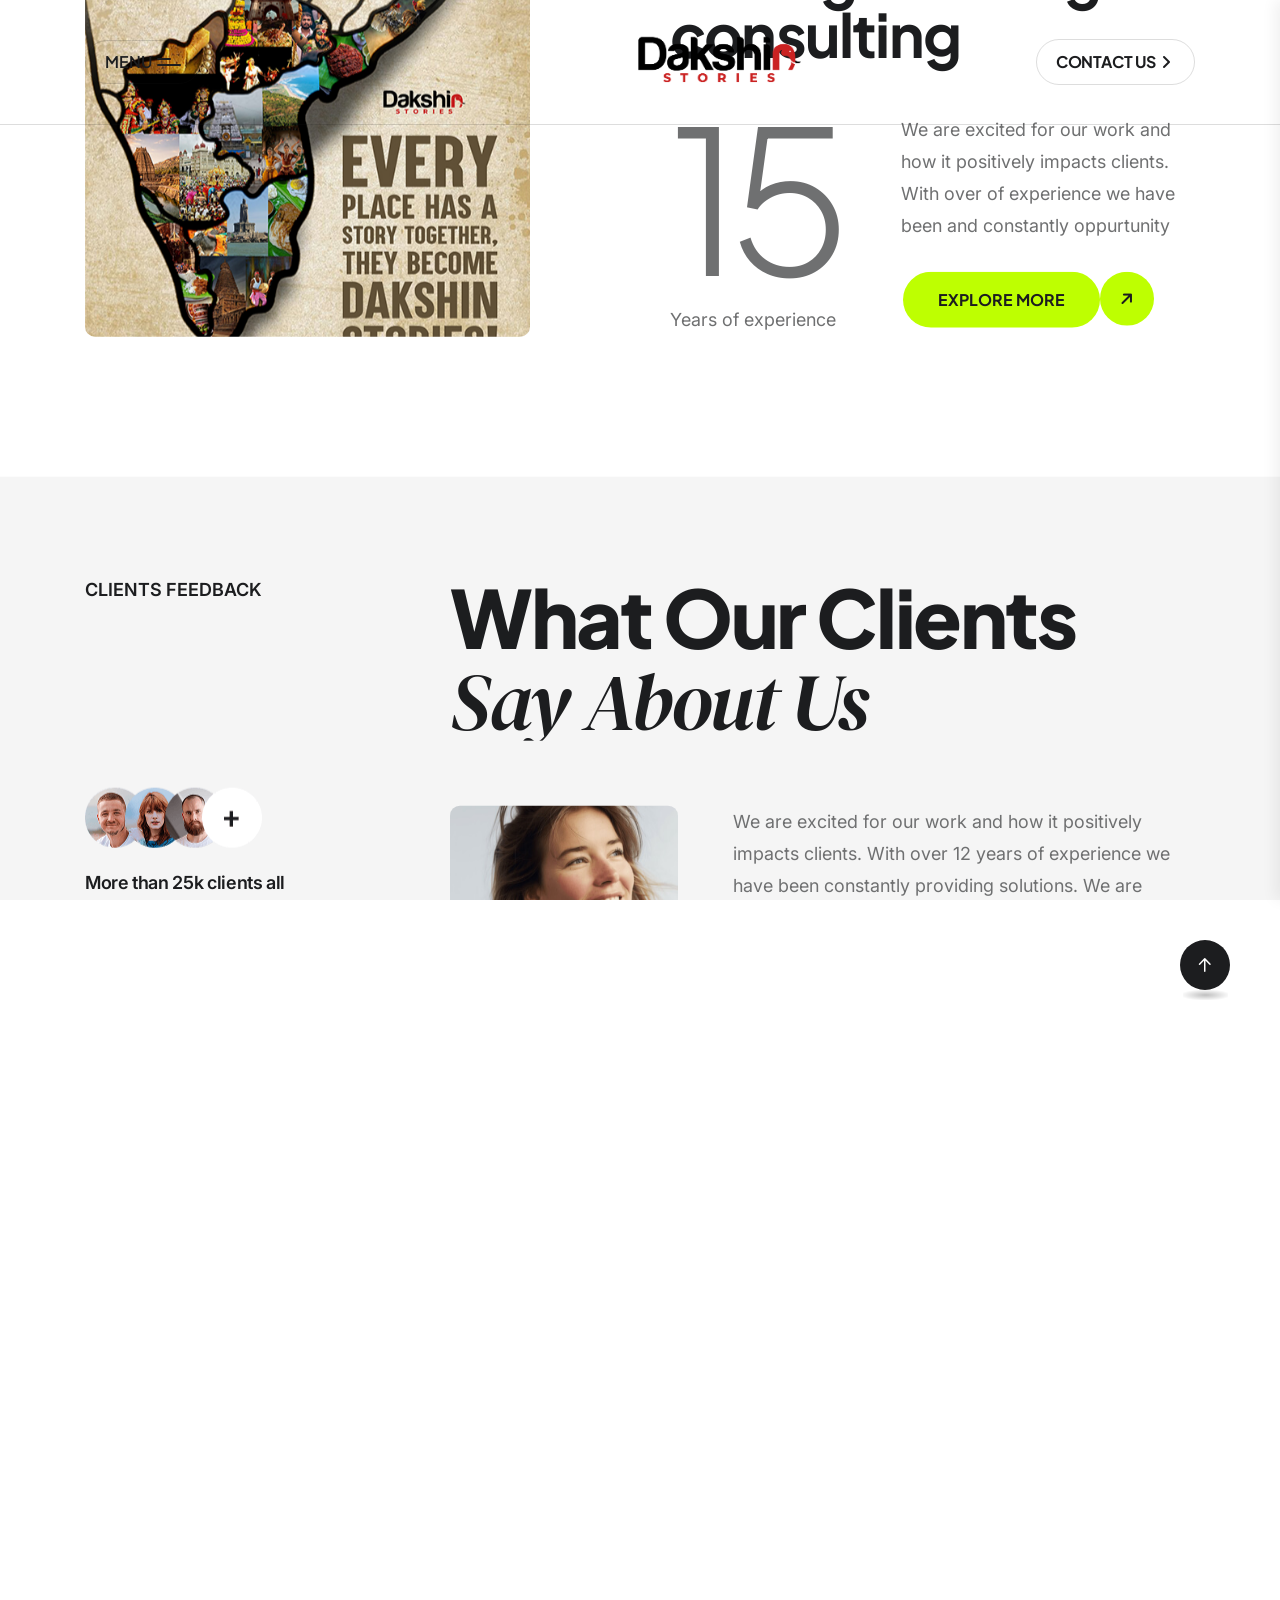
==== commit 4881b7ce: "messi" ====
--- a/about.html
+++ b/about.html
@@ -85,7 +85,7 @@
                     </div>
                     <div class="col-lg-4 col-md-4 col-sm-4 col-5">
                         <div class="logo text-center">
-                            <a class="logo-1" href="index.html"><img data-width="96" src="assets/img/logo/logo-black.png"   alt="Logo"></a>
+                            <a class="logo-1" href="index.html"><img data-width="106" src="assets/img/logo/logo-black.png" alt="Logo" style="transform: scale(2.5); transform-origin: left center;"></a>
                         </div>
                     </div>
                     <div class="col-lg-4 col-md-4 col-sm-4 col-2">
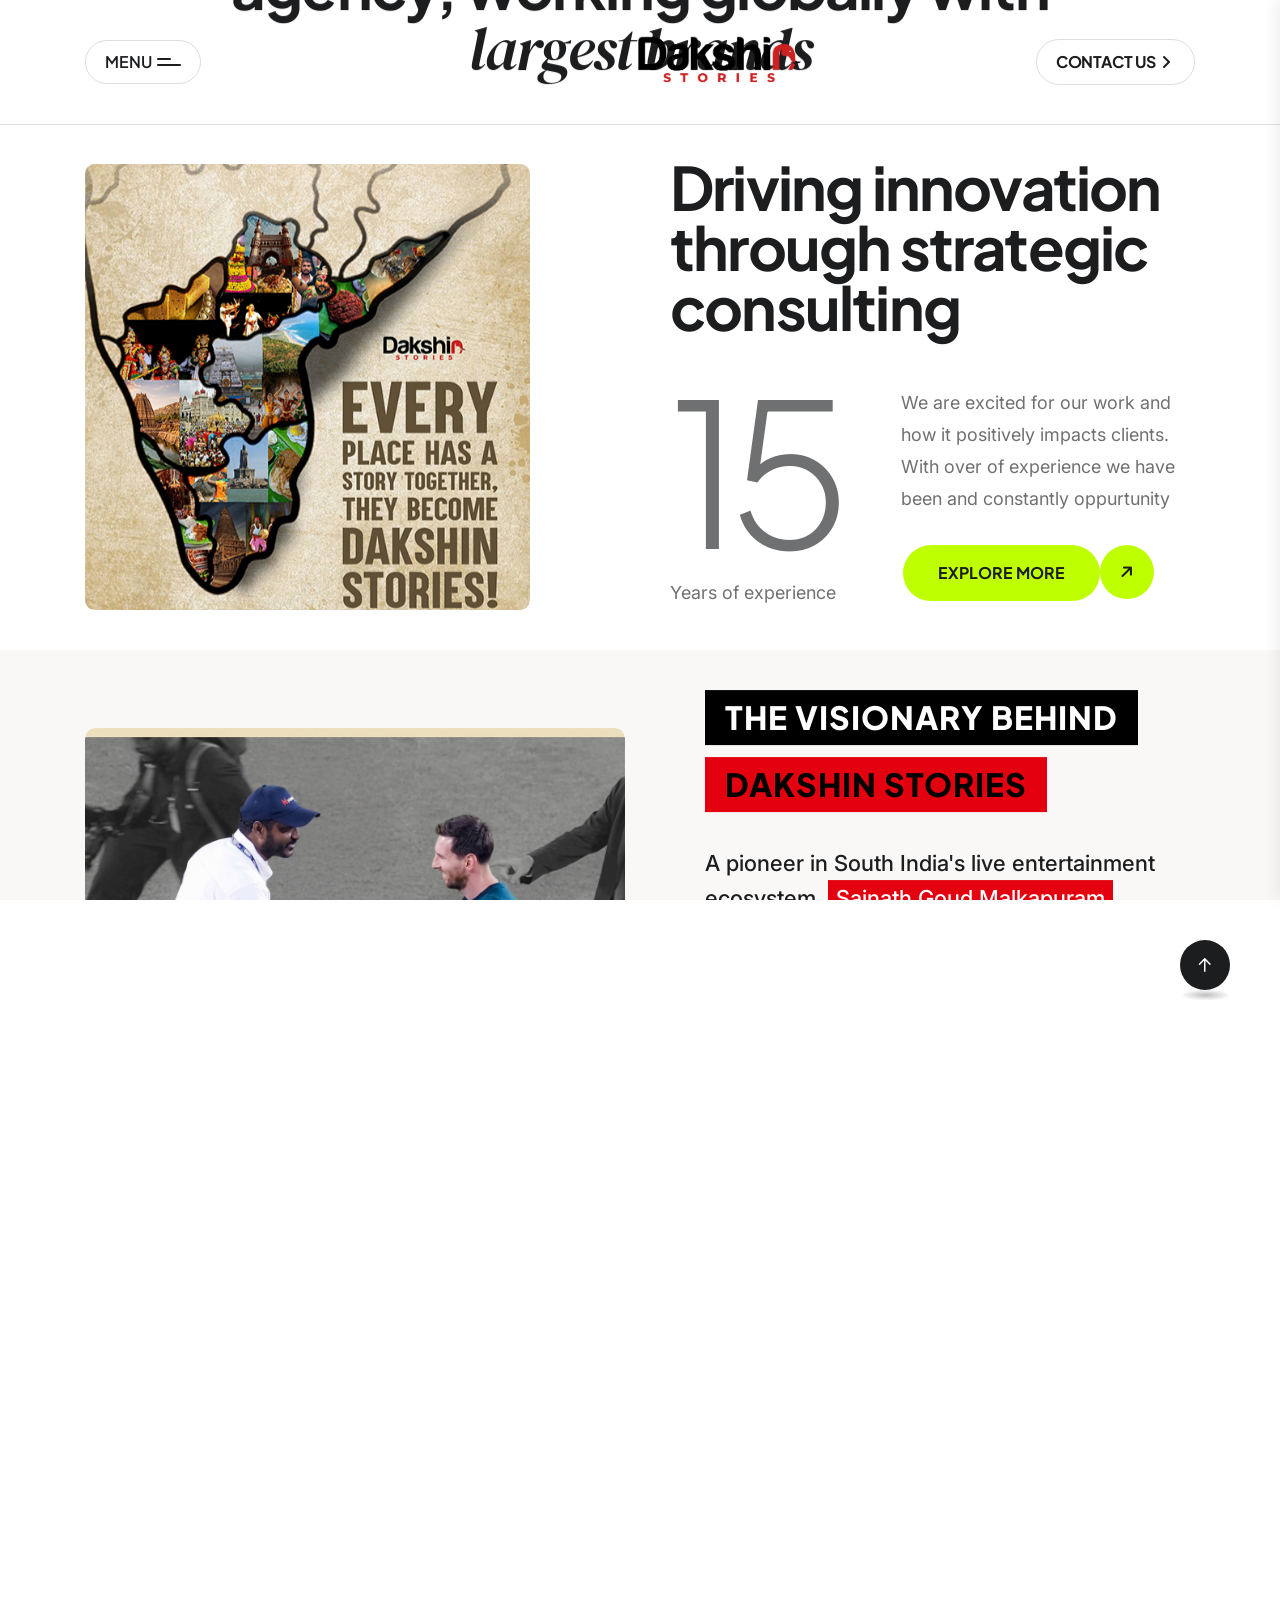
==== commit 9fc3bdfc: "about" ====
--- a/about.html
+++ b/about.html
@@ -1,5 +1,5 @@
 <!doctype html>
-<html  lang="zxx">
+<html lang="zxx">
 
 <head>
     <meta charset="utf-8">
@@ -9,34 +9,151 @@
     <meta name="viewport" content="width=device-width, initial-scale=1">
 
     <link rel="shortcut icon" type="image/x-icon" href="assets/img/logo/favicon.png">
-    <!-- Place favicon.ico in the root directory -->
-
-    <!--<< Bootstrap min.css >>-->
+
     <link rel="stylesheet" href="assets/css/bootstrap.min.css">
-    <!--<< magnific-popup.css >>-->
     <link rel="stylesheet" href="assets/css/magnific-popup.css">
-    <!--<< fontawesome-all.min.css >>-->
     <link rel="stylesheet" href="assets/css/fontawesome-all.min.css">
-    <!--<< swiper-bundle.min.css >>-->
     <link rel="stylesheet" href="assets/css/swiper-bundle.min.css">
-    <!--<< odometer.css >>-->
     <link rel="stylesheet" href="assets/css/odometer.css">
-    <!--<< ion.rangeSlider.min.css >>-->
     <link rel="stylesheet" href="assets/css/ion.rangeSlider.min.css">
-   <!--<< effect-slicer.css >>-->
     <link rel="stylesheet" href="assets/css/effect-slicer.css">
-    <!--<< animate.css >>-->
     <link rel="stylesheet" href="assets/css/animate.css">
-    <!--<< default.css >>-->
     <link rel="stylesheet" href="assets/css/defauls-spacing.css">
-    <!--<< main.css >>-->
     <link rel="stylesheet" href="assets/css/main.css">
 
+    <style>
+        html,
+        body {
+            overflow-x: hidden !important;
+            max-width: 100%;
+        }
+
+        #smooth-wrapper,
+        #smooth-content {
+            overflow-x: hidden !important;
+            max-width: 100%;
+        }
+
+        .td-visionary-thumb {
+            overflow: hidden;
+            border-radius: 10px;
+            cursor: pointer;
+        }
+
+        .td-visionary-thumb img {
+            transition: transform 0.8s cubic-bezier(0.19, 1, 0.22, 1);
+        }
+
+        .td-visionary-thumb:hover img {
+            transform: scale(1.08);
+        }
+
+        @keyframes blockShine {
+            0% {
+                transform: translateX(-150%) skewX(-15deg);
+            }
+
+            30% {
+                transform: translateX(250%) skewX(-15deg);
+            }
+
+            100% {
+                transform: translateX(250%) skewX(-15deg);
+            }
+        }
+
+        .td-visionary-title-wrap h2 {
+            position: relative;
+            overflow: hidden;
+            white-space: normal !important;
+            word-break: break-word;
+            max-width: 100%;
+            box-sizing: border-box;
+        }
+
+        .td-visionary-title-wrap h2::after {
+            content: "";
+            position: absolute;
+            top: 0;
+            left: 0;
+            width: 100px;
+            height: 100%;
+            background: linear-gradient(90deg, transparent, rgba(255, 255, 255, 0.4), transparent);
+            transform: translateX(-150%) skewX(-15deg);
+            animation: blockShine 2.5s infinite ease-in-out;
+            pointer-events: none;
+        }
+
+        .td-section-page-title {
+            word-break: break-word;
+            overflow-wrap: break-word;
+        }
+
+        @media (max-width: 991px) {
+            .ml-110 {
+                margin-left: 0 !important;
+            }
+
+            .ml-80 {
+                margin-left: 0 !important;
+            }
+
+            .ml-70 {
+                margin-left: 0 !important;
+            }
+
+            .ml-50 {
+                margin-left: 0 !important;
+            }
+
+            .ml-35 {
+                margin-left: 0 !important;
+            }
+
+            .mr-30 {
+                margin-right: 0 !important;
+            }
+        }
+
+        @media (max-width: 767px) {
+            .td-visionary-area {
+                padding-top: 60px !important;
+                padding-bottom: 60px !important;
+            }
+
+            .td-visionary-content {
+                margin-left: 0 !important;
+                margin-top: 40px;
+                text-align: center;
+            }
+
+            .td-visionary-title-wrap h2 {
+                font-size: 22px !important;
+                padding: 8px 15px !important;
+            }
+
+            .td-visionary-text {
+                font-size: 18px !important;
+                line-height: 1.6 !important;
+            }
+
+            .td-team-2-content {
+                margin-left: 0 !important;
+                margin-top: 15px;
+            }
+
+            .pt-160 {
+                padding-top: 40px !important;
+            }
+
+            .pb-130 {
+                padding-bottom: 40px !important;
+            }
+        }
+    </style>
 </head>
 
 <body>
-
-   
 
     <!-- Scroll-top -->
     <button class="scroll__top scroll-to-target" data-target="html">
@@ -44,7 +161,6 @@
     </button>
     <!-- Scroll-top-end-->
 
-   
     <!-- header-area -->
     <header>
         <div id="header-sticky" class="td-header__area td-header-spacing p-relative z-index-1">
@@ -52,8 +168,9 @@
                 <div class="row align-items-center">
                     <div class="col-lg-4 col-md-4 col-sm-4 col-5">
                         <div class="tdmenu__wrap">
-                            <div class="tdmenu-offcanvas-open-btn mobile-nav-toggler d-flex align-items-center justify-content-center">
-                                <span class="text mr-5">menu</span>
+                            <div
+                                class="tdmenu-offcanvas-open-btn mobile-nav-toggler d-flex align-items-center justify-content-center">
+                                <span class="text mr-5 d-none d-lg-block">menu</span>
                                 <div class="tdmenu-offcanvas-open-bar">
                                     <span></span>
                                     <span></span>
@@ -62,22 +179,11 @@
                             <nav class="tdmenu__nav d-none">
                                 <div class="tdmenu__navbar-wrap tdmenu__main-menu">
                                     <ul class="navigation">
-                                        <li class="active menu-item-has-children"><a href="index.html">Home</a>
-                                           
-                                        </li>
-                                        <li class="#"><a href="#">WHAT WE DO</a>
-                                            
-                                        </li>
-                                        <li class="#"><a href="portfolio-two-columns.html">ABOUT US</a>
-                                            
-                                        </li>
-                                        <li class="#"><a href="blog.html">STORIES</a>
-                                            
-                                        </li>
-                                        <li class=#><a href="blog.html">CORE TEAM</a>
-                                            
-                                        </li>
-                                       
+                                        <li class="active menu-item-has-children"><a href="index.html">Home</a></li>
+                                        <li class="#"><a href="#">WHAT WE DO</a></li>
+                                        <li class="#"><a href="portfolio-two-columns.html">ABOUT US</a></li>
+                                        <li class="#"><a href="blog.html">STORIES</a></li>
+                                        <li class=#><a href="blog.html">CORE TEAM</a></li>
                                     </ul>
                                 </div>
                             </nav>
@@ -85,43 +191,43 @@
                     </div>
                     <div class="col-lg-4 col-md-4 col-sm-4 col-5">
                         <div class="logo text-center">
-                            <a class="logo-1" href="index.html"><img data-width="106" src="assets/img/logo/logo-black.png" alt="Logo" style="transform: scale(2.5); transform-origin: left center;"></a>
+                            <a class="logo-1" href="index.html"><img data-width="106"
+                                    src="assets/img/logo/logo-black.png" alt="Logo"
+                                    style="transform: scale(2.5); transform-origin: left center;"></a>
                         </div>
                     </div>
                     <div class="col-lg-4 col-md-4 col-sm-4 col-2">
                         <div class="td-header-right text-end">
-                            
-                            <a href="contact.html" class="td-btn td-btn-lg d-none d-md-inline-block td-btn-switch-animation ml-10">
+                            <a href="contact.html"
+                                class="td-btn td-btn-lg d-none d-lg-inline-block td-btn-switch-animation ml-10">
                                 <span class="d-flex align-items-center justify-content-center">
-                                   <span class="btn-text"> Contact Us </span>
-                                   <span class="btn-icon"><i class="fa-sharp fa-solid fa-angle-right"></i></span>
-                                   <span class="btn-icon"><i class="fa-sharp fa-solid fa-angle-right"></i></span>
-                               </span> 
-                             </a>
+                                    <span class="btn-text"> Contact Us </span>
+                                    <span class="btn-icon"><i class="fa-sharp fa-solid fa-angle-right"></i></span>
+                                    <span class="btn-icon"><i class="fa-sharp fa-solid fa-angle-right"></i></span>
+                                </span>
+                            </a>
                         </div>
                     </div>
                 </div>
             </div>
         </div>
 
-        <!-- Mobile Menu  -->
+        <!-- Mobile Menu -->
         <div class="tdmobile__menu td-menu-large">
             <nav class="tdmobile__menu-box">
                 <div class="close-btn"><i class="fa-solid fa-xmark"></i></div>
                 <div class="nav-logo">
                     <a href="index.html"><img data-width="96" src="assets/img/logo/logo-black.png" alt="logo"></a>
                 </div>
-               
-                <div class="tdmobile__menu-outer">
-                    <!--Here Menu Will Come Automatically Via Javascript / Same Menu as in Header-->
-                </div>
+                <div class="tdmobile__menu-outer"></div>
                 <div class="mt-30 ml-25 mr-25">
-                    <a href="contact.html" class="td-btn td-btn-menu-black w-100 d-inline-block td-btn-switch-animation ml-10">
+                    <a href="contact.html"
+                        class="td-btn td-btn-menu-black w-100 d-inline-block td-btn-switch-animation ml-10">
                         <span class="d-flex align-items-center justify-content-center">
-                           <span class="btn-text"> Contact Us </span>
-                           <span class="btn-icon"><i class="fa-sharp fa-solid fa-angle-right"></i></span>
-                           <span class="btn-icon"><i class="fa-sharp fa-solid fa-angle-right"></i></span>
-                       </span> 
+                            <span class="btn-text"> Contact Us </span>
+                            <span class="btn-icon"><i class="fa-sharp fa-solid fa-angle-right"></i></span>
+                            <span class="btn-icon"><i class="fa-sharp fa-solid fa-angle-right"></i></span>
+                        </span>
                     </a>
                 </div>
                 <div class="social-links">
@@ -137,35 +243,38 @@
         </div>
         <div class="tdmobile__menu-backdrop"></div>
         <!-- End Mobile Menu -->
-
     </header>
-
     <!-- header-area-end -->
+
     <div id="smooth-wrapper">
         <div id="smooth-content">
             <main>
 
                 <!-- td-about-area-start -->
-                <div class="td-about-area td-about-main-spacing pb-140">
+                <div class="td-about-area td-about-main-spacing pb-0">
                     <div class="container">
                         <div class="row">
                             <div class="col-lg-12">
-                                <div class="td-about-main-wrapper pb-90">
+                                <div class="td-about-main-wrapper pb-70">
                                     <h2 class="td-section-page-title td-title-anim text-center">
-                                        We’re full service creative and digital
+                                        We're full service creative and digital
                                         agency, working globally with<br>
                                         <span>largest brands</span>
                                     </h2>
                                 </div>
                             </div>
                             <div class="col-lg-5">
-                                <div class="td-about-main-thumb mb-40 fix td-rounded-10 wow fadeInLeft" data-wow-delay=".5s" data-wow-duration="1s">
-                                    <img data-speed=".9" class="w-100 td-rounded-10" src="assets/img/about/map.jpg" alt="">
+                                <div class="td-about-main-thumb mb-40 fix td-rounded-10 wow fadeInLeft"
+                                    data-wow-delay=".5s" data-wow-duration="1s">
+                                    <img data-speed=".9" class="w-100 td-rounded-10" src="assets/img/about/map.jpg"
+                                        alt="">
                                 </div>
                             </div>
                             <div class="col-lg-7">
-                                <div class="td-about-main-content ml-110 mb-40  wow fadeInRight" data-wow-delay=".5s" data-wow-duration="1s">
-                                    <h3 class="td-about-main-title mb-20">Driving innovation through strategic consulting</h3>
+                                <div class="td-about-main-content ml-110 mb-40 wow fadeInRight" data-wow-delay=".5s"
+                                    data-wow-duration="1s">
+                                    <h3 class="td-about-main-title mb-20">Driving innovation through strategic
+                                        consulting</h3>
                                     <div class="row">
                                         <div class="col-lg-5 col-md-5">
                                             <div class="td-about-main-bigtext">
@@ -175,18 +284,16 @@
                                         </div>
                                         <div class="col-lg-7 col-md-7">
                                             <div class="td-about-main-text mt-30">
-                                                <p class="mb-30">We are excited for our work and how it
-                                                    positively impacts clients. With  over
-                                                    of experience we have been and
-                                                    constantly oppurtunity</p>
+                                                <p class="mb-30">We are excited for our work and how it positively
+                                                    impacts clients. With over of experience we have been and constantly
+                                                    oppurtunity</p>
                                                 <div class="td-btn-group">
-                                                    <a class="td-btn-circle" href="contact.html">
-                                                        <i class="fa-solid fa-arrow-right"></i>
-                                                    </a>
-                                                    <a class="td-btn-2 td-btn-primary" href="contact.html">EXPLORE MORE</a>
-                                                    <a class="td-btn-circle" href="contact.html">
-                                                        <i class="fa-solid fa-arrow-right"></i>
-                                                    </a>
+                                                    <a class="td-btn-circle" href="contact.html"><i
+                                                            class="fa-solid fa-arrow-right"></i></a>
+                                                    <a class="td-btn-2 td-btn-primary" href="contact.html">EXPLORE
+                                                        MORE</a>
+                                                    <a class="td-btn-circle" href="contact.html"><i
+                                                            class="fa-solid fa-arrow-right"></i></a>
                                                 </div>
                                             </div>
                                         </div>
@@ -197,26 +304,65 @@
                     </div>
                 </div>
                 <!-- td-about-area-end -->
-                
+
+                <!-- td-visionary-area-start -->
+                <div class="td-visionary-area pt-40 pb-40" style="background-color: #F9F8F6;">
+                    <div class="container">
+                        <div class="row align-items-center">
+                            <div class="col-lg-6">
+                                <div class="td-visionary-thumb wow fadeInLeft" data-wow-delay=".5s">
+                                    <img src="assets/img/about/messi-meet.png" alt="Sainath Goud Malkapuram with Messi"
+                                        class="w-100 td-rounded-10">
+                                </div>
+                            </div>
+                            <div class="col-lg-6">
+                                <div class="td-visionary-content ml-50 wow fadeInRight" data-wow-delay=".5s">
+                                    <div class="td-visionary-title-wrap mb-20">
+                                        <h2 class="mb-5 wow fadeInUp" data-wow-delay=".3s"
+                                            style="background: #000; color: #fff; display: inline-block; padding: 10px 20px; font-weight: 900; text-transform: uppercase; font-size: 32px; letter-spacing: 1px;">
+                                            THE VISIONARY BEHIND</h2><br>
+                                        <h2 class="wow fadeInUp" data-wow-delay=".5s"
+                                            style="background: #E3000F; color: #000; display: inline-block; padding: 10px 20px; font-weight: 900; text-transform: uppercase; font-size: 32px; letter-spacing: 1px;">
+                                            DAKSHIN STORIES</h2>
+                                    </div>
+                                    <p class="td-visionary-text"
+                                        style="font-size: 22px; line-height: 1.5; color: #1c1d1f; font-weight: 500;">
+                                        A pioneer in South India's live entertainment ecosystem, <span
+                                            style="background: #E3000F; color: #fff; padding: 2px 8px; display: inline-block;">Sainath
+                                            Goud Malkapuram</span> envisioned South India as a destination for
+                                        world-class global productions well ahead of its time. Founded Mareechi Media
+                                        Works in 2015, building a decade long legacy of large-scale, culturally
+                                        powerful, and consistently delivered live experiences. Dakshin Stories is the
+                                        evolution of that vision.
+                                    </p>
+                                </div>
+                            </div>
+                        </div>
+                    </div>
+                </div>
+                <!-- td-visionary-area-end -->
+
                 <!-- td-testimonial-area-start -->
-                <div class="td-testimonial-area grey-bg-2 pt-155 pb-120">
+                <div class="td-testimonial-area grey-bg-2 pt-40 pb-30">
                     <div class="container">
                         <div class="row">
                             <div class="col-lg-3 col-md-4">
-                                <div class="td-testimonial-left mb-40  wow fadeInLeft" data-wow-delay=".5s" data-wow-duration="1s">
+                                <div class="td-testimonial-left mb-40 wow fadeInLeft" data-wow-delay=".5s"
+                                    data-wow-duration="1s">
                                     <span class="td-section-subtitle mb-185 d-inline-block">CLIENTS FEEDBACK</span>
                                     <img class="mb-20" src="assets/img/testimonial/user.png" alt="">
-                                    <p>More than 25k clients all<br>
-                                        over the world</p>
+                                    <p>More than 25k clients all<br> over the world</p>
                                 </div>
                             </div>
                             <div class="col-lg-9 col-md-8">
                                 <div class="td-testimonial-content ml-80 mb-50">
-                                    <h2 class="td-testimonial-title mb-65 td-text-invert">What Our Clients<br> <span>Say About Us</span></h2>
-                                    <div class="row  wow fadeInRight" data-wow-delay=".5s" data-wow-duration="1s">
+                                    <h2 class="td-testimonial-title mb-65 td-text-invert">What Our Clients<br> <span>Say
+                                            About Us</span></h2>
+                                    <div class="row wow fadeInRight" data-wow-delay=".5s" data-wow-duration="1s">
                                         <div class="col-lg-4">
                                             <div class="td-testimonial-thumb fix td-rounded-10 mb-40">
-                                                <img data-speed=".9" class="w-100 td-rounded-10" src="assets/img/testimonial/thumb.jpg" alt="">
+                                                <img data-speed=".9" class="w-100 td-rounded-10"
+                                                    src="assets/img/testimonial/thumb.jpg" alt="">
                                             </div>
                                         </div>
                                         <div class="col-lg-8">
@@ -225,30 +371,33 @@
                                                     <div class="swiper-wrapper">
                                                         <div class="swiper-slide">
                                                             <div class="td-testimonial-slide-content">
-                                                                <p class="mb-40">We are excited for our work and how it positively impacts clients.
-                                                                    With  over 12 years of experience we have been constantly
-                                                                    providing solutions. We are committed to deliver unique
-                                                                    digital media solutions from web  design</p>
+                                                                <p class="mb-40">We are excited for our work and how it
+                                                                    positively impacts clients. With over 12 years of
+                                                                    experience we have been constantly providing
+                                                                    solutions. We are committed to deliver unique
+                                                                    digital media solutions from web design</p>
                                                                 <h6>David Backhum</h6>
                                                                 <span>Designer</span>
                                                             </div>
                                                         </div>
                                                         <div class="swiper-slide">
                                                             <div class="td-testimonial-slide-content">
-                                                                <p class="mb-40">We are excited for our work and how it positively impacts clients.
-                                                                    With  over 12 years of experience we have been constantly
-                                                                    providing solutions. We are committed to deliver unique
-                                                                    digital media solutions from web  design</p>
+                                                                <p class="mb-40">We are excited for our work and how it
+                                                                    positively impacts clients. With over 12 years of
+                                                                    experience we have been constantly providing
+                                                                    solutions. We are committed to deliver unique
+                                                                    digital media solutions from web design</p>
                                                                 <h6>David Backhum</h6>
                                                                 <span>Designer</span>
                                                             </div>
                                                         </div>
                                                         <div class="swiper-slide">
                                                             <div class="td-testimonial-slide-content">
-                                                                <p class="mb-40">We are excited for our work and how it positively impacts clients.
-                                                                    With  over 12 years of experience we have been constantly
-                                                                    providing solutions. We are committed to deliver unique
-                                                                    digital media solutions from web  design</p>
+                                                                <p class="mb-40">We are excited for our work and how it
+                                                                    positively impacts clients. With over 12 years of
+                                                                    experience we have been constantly providing
+                                                                    solutions. We are committed to deliver unique
+                                                                    digital media solutions from web design</p>
                                                                 <h6>David Backhum</h6>
                                                                 <span>Designer</span>
                                                             </div>
@@ -257,20 +406,36 @@
                                                 </div>
                                                 <div class="td-testimonial-navigation mb-30">
                                                     <span class="td-testimonial-prev d-inline-block">
-                                                        <svg width="31" height="24" viewBox="0 0 31 24" fill="none" xmlns="http://www.w3.org/2000/svg">
-                                                            <path d="M30.8699 12.2679L0.014612 12.4214" stroke="currentColor" stroke-width="1.5" stroke-miterlimit="10" />
-                                                            <path d="M11.5445 0C11.5445 6.63283 6.38111 12 2.56383e-05 12" stroke="currentColor" stroke-width="1.5" stroke-miterlimit="10" />
-                                                            <path d="M4.08971e-05 12C6.38112 12 11.5446 17.3671 11.5446 24" stroke="currentColor" stroke-width="1.5" stroke-miterlimit="10" />
+                                                        <svg width="31" height="24" viewBox="0 0 31 24" fill="none"
+                                                            xmlns="http://www.w3.org/2000/svg">
+                                                            <path d="M30.8699 12.2679L0.014612 12.4214"
+                                                                stroke="currentColor" stroke-width="1.5"
+                                                                stroke-miterlimit="10" />
+                                                            <path
+                                                                d="M11.5445 0C11.5445 6.63283 6.38111 12 2.56383e-05 12"
+                                                                stroke="currentColor" stroke-width="1.5"
+                                                                stroke-miterlimit="10" />
+                                                            <path
+                                                                d="M4.08971e-05 12C6.38112 12 11.5446 17.3671 11.5446 24"
+                                                                stroke="currentColor" stroke-width="1.5"
+                                                                stroke-miterlimit="10" />
                                                         </svg>
                                                     </span>
                                                     <span class="td-testimonial-next ml-15 d-inline-block">
-                                                        <svg width="31" height="24" viewBox="0 0 31 24" fill="none" xmlns="http://www.w3.org/2000/svg">
-                                                            <path d="M-0.000234102 12.2679L30.855 12.4214" stroke="currentColor" stroke-width="1.5" stroke-miterlimit="10" />
-                                                            <path d="M19.3251 0C19.3251 6.63283 24.4886 12 30.8696 12" stroke="currentColor" stroke-width="1.5" stroke-miterlimit="10" />
-                                                            <path d="M30.8696 12C24.4885 12 19.3251 17.3671 19.3251 24" stroke="currentColor" stroke-width="1.5" stroke-miterlimit="10" />
-                                                          </svg>
+                                                        <svg width="31" height="24" viewBox="0 0 31 24" fill="none"
+                                                            xmlns="http://www.w3.org/2000/svg">
+                                                            <path d="M-0.000234102 12.2679L30.855 12.4214"
+                                                                stroke="currentColor" stroke-width="1.5"
+                                                                stroke-miterlimit="10" />
+                                                            <path d="M19.3251 0C19.3251 6.63283 24.4886 12 30.8696 12"
+                                                                stroke="currentColor" stroke-width="1.5"
+                                                                stroke-miterlimit="10" />
+                                                            <path d="M30.8696 12C24.4885 12 19.3251 17.3671 19.3251 24"
+                                                                stroke="currentColor" stroke-width="1.5"
+                                                                stroke-miterlimit="10" />
+                                                        </svg>
                                                     </span>
-                                                 </div>
+                                                </div>
                                             </div>
                                         </div>
                                     </div>
@@ -281,34 +446,28 @@
                                     <div class="swiper-container td-brand-slide-active">
                                         <div class="swiper-wrapper slide-transtion">
                                             <div class="swiper-slide">
-                                                <div class="td-brand-item">
-                                                    <img src="assets/img/brand/logo-1.png" alt="">
-                                                </div>
+                                                <div class="td-brand-item"><img src="assets/img/brand/logo-1.png"
+                                                        alt=""></div>
                                             </div>
                                             <div class="swiper-slide">
-                                                <div class="td-brand-item">
-                                                    <img src="assets/img/brand/logo-2.png" alt="">
-                                                </div>
+                                                <div class="td-brand-item"><img src="assets/img/brand/logo-2.png"
+                                                        alt=""></div>
                                             </div>
                                             <div class="swiper-slide">
-                                                <div class="td-brand-item">
-                                                    <img src="assets/img/brand/logo-3.png" alt="">
-                                                </div>
+                                                <div class="td-brand-item"><img src="assets/img/brand/logo-3.png"
+                                                        alt=""></div>
                                             </div>
                                             <div class="swiper-slide">
-                                                <div class="td-brand-item">
-                                                    <img src="assets/img/brand/logo-4.png" alt="">
-                                                </div>
+                                                <div class="td-brand-item"><img src="assets/img/brand/logo-4.png"
+                                                        alt=""></div>
                                             </div>
                                             <div class="swiper-slide">
-                                                <div class="td-brand-item">
-                                                    <img src="assets/img/brand/logo-5.png" alt="">
-                                                </div>
+                                                <div class="td-brand-item"><img src="assets/img/brand/logo-5.png"
+                                                        alt=""></div>
                                             </div>
                                             <div class="swiper-slide">
-                                                <div class="td-brand-item">
-                                                    <img src="assets/img/brand/logo-3.png" alt="">
-                                                </div>
+                                                <div class="td-brand-item"><img src="assets/img/brand/logo-3.png"
+                                                        alt=""></div>
                                             </div>
                                         </div>
                                     </div>
@@ -320,15 +479,14 @@
                 <!-- td-testimonial-area-end -->
 
                 <!-- td-about-main-feature-area-start -->
-                <div class="td-about-main-feature-area pt-150 pb-165">
+                <div class="td-about-main-feature-area pt-60 pb-0">
                     <div class="container">
                         <div class="row">
                             <div class="col-xl-9">
                                 <div class="td-about-main-feature-wrap">
-                                    <h2 class="td-about-main-feature-title mb-70 td-text-invert">We are a creative studio that specializes
-                                        in providing high-quality design and branding
-                                        solutions to businesses and individuals. Our
-                                        team is composed of talented designers,
+                                    <h2 class="td-about-main-feature-title mb-70 td-text-invert">We are a creative
+                                        studio that specializes in providing high-quality design and branding solutions
+                                        to businesses and individuals. Our team is composed of talented designers,
                                         developers, and marketers.!</h2>
                                     <div class="row">
                                         <div class="col-lg-5 d-none d-md-block">
@@ -360,31 +518,33 @@
                 <!-- td-about-main-feature-area-end -->
 
                 <!-- td-team-area-start -->
-                 <div class="td-team-area pt-160 pb-130 td-btn-trigger">
+                <div class="td-team-area pt-80 pb-20 td-btn-trigger">
                     <div class="container">
                         <div class="row mb-20">
-                           
                             <div class="col-lg-7 col-md-7">
                                 <div class="td-service-2-title-wrap mb-40 td-title-anim">
-                                    <span class="td-section-2-subtitle mb-25 d-block">//  Our team members</span>
-                                    <h2 class="td-section-2-title d-inline-block">Dakshin Stories Founders
-                                    </h2>
+                                    <span class="td-section-2-subtitle mb-25 d-block">// Our team members</span>
+                                    <h2 class="td-section-2-title d-inline-block">Dakshin Stories Founders</h2>
                                 </div>
                             </div>
                         </div>
                         <div class="row">
                             <div class="col-lg-6">
-                                <div class="td-team-2-wrap pb-130 wow fadeInLeft" data-wow-delay=".5s" data-wow-duration="1s">
+                                <div class="td-team-2-wrap pb-130 wow fadeInLeft" data-wow-delay=".5s"
+                                    data-wow-duration="1s">
                                     <div class="row align-items-center">
                                         <div class="col-lg-7 col-md-6 col-sm-6">
                                             <div class="td-team-2-thumb fix td-rounded-10 mb-30">
-                                                <img class="td-rounded-10 w-100" src="assets/img/team/team-2/thumb.jpg" alt="">
+                                                <img class="td-rounded-10 w-100" src="assets/img/team/team-2/thumb.jpg"
+                                                    alt="">
                                             </div>
                                         </div>
                                         <div class="col-lg-5 col-md-6 col-sm-6">
                                             <div class="td-team-2-content ml-35 mb-30">
-                                                <span class="td-team-2-subtitle d-inline-block mb-5">Product designer</span>
-                                                <h3 class="td-team-2-title mb-15"><a href="team-details.html">Nela Vaduri</a></h3>
+                                                <span class="td-team-2-subtitle d-inline-block mb-5">Product
+                                                    designer</span>
+                                                <h3 class="td-team-2-title mb-15"><a href="team-details.html">Nela
+                                                        Vaduri</a></h3>
                                                 <div class="td-team-2-feature-list mb-20">
                                                     <ul>
                                                         <li>Team collaboration</li>
@@ -393,24 +553,35 @@
                                                     </ul>
                                                 </div>
                                                 <div class="td-team-2-social">
-                                                    <a href="#">
-                                                        <svg width="8" height="15" viewBox="0 0 8 15" fill="none" xmlns="http://www.w3.org/2000/svg">
-                                                            <path d="M7.7 0.246582H5.6C4.67174 0.246582 3.7815 0.615494 3.12513 1.27216C2.46875 1.92883 2.1 2.81946 2.1 3.74813V5.84905H0V8.65029H2.1V14.2528H4.9V8.65029H7L7.7 5.84905H4.9V3.74813C4.9 3.56239 4.97375 3.38427 5.10503 3.25293C5.2363 3.1216 5.41435 3.04782 5.6 3.04782H7.7V0.246582Z" fill="currentColor" />
-                                                        </svg>
-                                                    </a>
-                                                    <a href="#">
-                                                        <svg width="16" height="15" viewBox="0 0 16 15" fill="none" xmlns="http://www.w3.org/2000/svg">
-                                                            <path fill-rule="evenodd" clip-rule="evenodd" d="M5.28727 0.246582H0.400391L6.19454 7.86329L0.771044 14.2528H3.27686L7.37883 9.42021L11.0212 14.2084H15.9081L9.94559 6.37031L9.95615 6.38383L15.0899 0.335559H12.5841L8.77167 4.82709L5.28727 0.246582ZM3.09786 1.58051H4.61921L13.2106 12.8743H11.6893L3.09786 1.58051Z" fill="currentColor" />
-                                                        </svg>
-                                                    </a>
-                                                    <a href="#">
-                                                        <svg width="17" height="16" viewBox="0 0 17 16" fill="none" xmlns="http://www.w3.org/2000/svg">
-                                                            <ellipse cx="8.40004" cy="8.24932" rx="6.99965" ry="7.00274" stroke="currentColor" stroke-width="1.5" />
-                                                            <path d="M15.3987 9.13485C14.7499 9.01314 14.0827 8.94971 13.4018 8.94971C9.65534 8.94971 6.32316 10.8702 4.19922 13.8516" stroke="currentColor" stroke-width="1.5" stroke-linejoin="round" />
-                                                            <path d="M13.2998 3.34692C11.1093 5.91513 7.8176 7.54857 4.13699 7.54857C3.19536 7.54857 2.27918 7.44166 1.40039 7.23953" stroke="currentColor" stroke-width="1.5" stroke-linejoin="round" />
-                                                            <path d="M10.2324 15.2527C10.4078 14.4026 10.5 13.5222 10.5 12.6202C10.5 8.19722 8.28413 4.29094 4.90027 1.94751" stroke="currentColor" stroke-width="1.5" stroke-linejoin="round" />
-                                                        </svg>
-                                                    </a>
+                                                    <a href="#"><svg width="8" height="15" viewBox="0 0 8 15"
+                                                            fill="none" xmlns="http://www.w3.org/2000/svg">
+                                                            <path
+                                                                d="M7.7 0.246582H5.6C4.67174 0.246582 3.7815 0.615494 3.12513 1.27216C2.46875 1.92883 2.1 2.81946 2.1 3.74813V5.84905H0V8.65029H2.1V14.2528H4.9V8.65029H7L7.7 5.84905H4.9V3.74813C4.9 3.56239 4.97375 3.38427 5.10503 3.25293C5.2363 3.1216 5.41435 3.04782 5.6 3.04782H7.7V0.246582Z"
+                                                                fill="currentColor" />
+                                                        </svg></a>
+                                                    <a href="#"><svg width="16" height="15" viewBox="0 0 16 15"
+                                                            fill="none" xmlns="http://www.w3.org/2000/svg">
+                                                            <path fill-rule="evenodd" clip-rule="evenodd"
+                                                                d="M5.28727 0.246582H0.400391L6.19454 7.86329L0.771044 14.2528H3.27686L7.37883 9.42021L11.0212 14.2084H15.9081L9.94559 6.37031L9.95615 6.38383L15.0899 0.335559H12.5841L8.77167 4.82709L5.28727 0.246582ZM3.09786 1.58051H4.61921L13.2106 12.8743H11.6893L3.09786 1.58051Z"
+                                                                fill="currentColor" />
+                                                        </svg></a>
+                                                    <a href="#"><svg width="17" height="16" viewBox="0 0 17 16"
+                                                            fill="none" xmlns="http://www.w3.org/2000/svg">
+                                                            <ellipse cx="8.40004" cy="8.24932" rx="6.99965" ry="7.00274"
+                                                                stroke="currentColor" stroke-width="1.5" />
+                                                            <path
+                                                                d="M15.3987 9.13485C14.7499 9.01314 14.0827 8.94971 13.4018 8.94971C9.65534 8.94971 6.32316 10.8702 4.19922 13.8516"
+                                                                stroke="currentColor" stroke-width="1.5"
+                                                                stroke-linejoin="round" />
+                                                            <path
+                                                                d="M13.2998 3.34692C11.1093 5.91513 7.8176 7.54857 4.13699 7.54857C3.19536 7.54857 2.27918 7.44166 1.40039 7.23953"
+                                                                stroke="currentColor" stroke-width="1.5"
+                                                                stroke-linejoin="round" />
+                                                            <path
+                                                                d="M10.2324 15.2527C10.4078 14.4026 10.5 13.5222 10.5 12.6202C10.5 8.19722 8.28413 4.29094 4.90027 1.94751"
+                                                                stroke="currentColor" stroke-width="1.5"
+                                                                stroke-linejoin="round" />
+                                                        </svg></a>
                                                 </div>
                                             </div>
                                         </div>
@@ -420,13 +591,15 @@
                                     <div class="row align-items-center">
                                         <div class="col-lg-7 col-md-6 col-sm-6">
                                             <div class="td-team-2-thumb fix td-rounded-10 mb-30">
-                                                <img class="td-rounded-10 w-100" src="assets/img/team/team-2/thumb-2.jpg" alt="">
+                                                <img class="td-rounded-10 w-100"
+                                                    src="assets/img/team/team-2/thumb-2.jpg" alt="">
                                             </div>
                                         </div>
                                         <div class="col-lg-5 col-md-6 col-sm-6">
                                             <div class="td-team-2-content ml-35 mb-30">
                                                 <span class="td-team-2-subtitle d-inline-block mb-5">Manager</span>
-                                                <h3 class="td-team-2-title mb-15"><a href="team-details.html">Asha Voshle</a></h3>
+                                                <h3 class="td-team-2-title mb-15"><a href="team-details.html">Asha
+                                                        Voshle</a></h3>
                                                 <div class="td-team-2-feature-list mb-20">
                                                     <ul>
                                                         <li>Team collaboration</li>
@@ -435,53 +608,59 @@
                                                     </ul>
                                                 </div>
                                                 <div class="td-team-2-social">
-                                                    <a href="#">
-                                                        <svg width="8" height="15" viewBox="0 0 8 15" fill="none" xmlns="http://www.w3.org/2000/svg">
-                                                            <path d="M7.7 0.246582H5.6C4.67174 0.246582 3.7815 0.615494 3.12513 1.27216C2.46875 1.92883 2.1 2.81946 2.1 3.74813V5.84905H0V8.65029H2.1V14.2528H4.9V8.65029H7L7.7 5.84905H4.9V3.74813C4.9 3.56239 4.97375 3.38427 5.10503 3.25293C5.2363 3.1216 5.41435 3.04782 5.6 3.04782H7.7V0.246582Z" fill="currentColor" />
-                                                        </svg>
-                                                    </a>
-                                                    <a href="#">
-                                                        <svg width="16" height="15" viewBox="0 0 16 15" fill="none" xmlns="http://www.w3.org/2000/svg">
-                                                            <path fill-rule="evenodd" clip-rule="evenodd" d="M5.28727 0.246582H0.400391L6.19454 7.86329L0.771044 14.2528H3.27686L7.37883 9.42021L11.0212 14.2084H15.9081L9.94559 6.37031L9.95615 6.38383L15.0899 0.335559H12.5841L8.77167 4.82709L5.28727 0.246582ZM3.09786 1.58051H4.61921L13.2106 12.8743H11.6893L3.09786 1.58051Z" fill="currentColor" />
-                                                        </svg>
-                                                    </a>
-                                                    <a href="#">
-                                                        <svg width="17" height="16" viewBox="0 0 17 16" fill="none" xmlns="http://www.w3.org/2000/svg">
-                                                            <ellipse cx="8.40004" cy="8.24932" rx="6.99965" ry="7.00274" stroke="currentColor" stroke-width="1.5" />
-                                                            <path d="M15.3987 9.13485C14.7499 9.01314 14.0827 8.94971 13.4018 8.94971C9.65534 8.94971 6.32316 10.8702 4.19922 13.8516" stroke="currentColor" stroke-width="1.5" stroke-linejoin="round" />
-                                                            <path d="M13.2998 3.34692C11.1093 5.91513 7.8176 7.54857 4.13699 7.54857C3.19536 7.54857 2.27918 7.44166 1.40039 7.23953" stroke="currentColor" stroke-width="1.5" stroke-linejoin="round" />
-                                                            <path d="M10.2324 15.2527C10.4078 14.4026 10.5 13.5222 10.5 12.6202C10.5 8.19722 8.28413 4.29094 4.90027 1.94751" stroke="currentColor" stroke-width="1.5" stroke-linejoin="round" />
-                                                        </svg>
-                                                    </a>
+                                                    <a href="#"><svg width="8" height="15" viewBox="0 0 8 15"
+                                                            fill="none" xmlns="http://www.w3.org/2000/svg">
+                                                            <path
+                                                                d="M7.7 0.246582H5.6C4.67174 0.246582 3.7815 0.615494 3.12513 1.27216C2.46875 1.92883 2.1 2.81946 2.1 3.74813V5.84905H0V8.65029H2.1V14.2528H4.9V8.65029H7L7.7 5.84905H4.9V3.74813C4.9 3.56239 4.97375 3.38427 5.10503 3.25293C5.2363 3.1216 5.41435 3.04782 5.6 3.04782H7.7V0.246582Z"
+                                                                fill="currentColor" />
+                                                        </svg></a>
+                                                    <a href="#"><svg width="16" height="15" viewBox="0 0 16 15"
+                                                            fill="none" xmlns="http://www.w3.org/2000/svg">
+                                                            <path fill-rule="evenodd" clip-rule="evenodd"
+                                                                d="M5.28727 0.246582H0.400391L6.19454 7.86329L0.771044 14.2528H3.27686L7.37883 9.42021L11.0212 14.2084H15.9081L9.94559 6.37031L9.95615 6.38383L15.0899 0.335559H12.5841L8.77167 4.82709L5.28727 0.246582ZM3.09786 1.58051H4.61921L13.2106 12.8743H11.6893L3.09786 1.58051Z"
+                                                                fill="currentColor" />
+                                                        </svg></a>
+                                                    <a href="#"><svg width="17" height="16" viewBox="0 0 17 16"
+                                                            fill="none" xmlns="http://www.w3.org/2000/svg">
+                                                            <ellipse cx="8.40004" cy="8.24932" rx="6.99965" ry="7.00274"
+                                                                stroke="currentColor" stroke-width="1.5" />
+                                                            <path
+                                                                d="M15.3987 9.13485C14.7499 9.01314 14.0827 8.94971 13.4018 8.94971C9.65534 8.94971 6.32316 10.8702 4.19922 13.8516"
+                                                                stroke="currentColor" stroke-width="1.5"
+                                                                stroke-linejoin="round" />
+                                                            <path
+                                                                d="M13.2998 3.34692C11.1093 5.91513 7.8176 7.54857 4.13699 7.54857C3.19536 7.54857 2.27918 7.44166 1.40039 7.23953"
+                                                                stroke="currentColor" stroke-width="1.5"
+                                                                stroke-linejoin="round" />
+                                                            <path
+                                                                d="M10.2324 15.2527C10.4078 14.4026 10.5 13.5222 10.5 12.6202C10.5 8.19722 8.28413 4.29094 4.90027 1.94751"
+                                                                stroke="currentColor" stroke-width="1.5"
+                                                                stroke-linejoin="round" />
+                                                        </svg></a>
                                                 </div>
                                             </div>
                                         </div>
                                     </div>
                                 </div>
                                 <div class="td-team-2-btn">
-                                    <div class="td-btn-group mt-70  td-btn-group-black">
-                                        <a class="td-btn-circle" href="team.html">
-                                            <i class="fa-solid fa-arrow-right"></i>
-                                        </a>
-                                        <a class="td-btn-2 td-btn-primary" href="team.html">Explore our team</a>
-                                        <a class="td-btn-circle" href="team.html">
-                                            <i class="fa-solid fa-arrow-right"></i>
-                                        </a>
-                                    </div>
+                                    <div class="td-btn-group mt-70 td-btn-group-black"></div>
                                 </div>
                             </div>
                             <div class="col-lg-6">
-                                <div class="td-team-2-wrap  pb-130 pt-160 wow fadeInRight" data-wow-delay=".5s" data-wow-duration="1s">
+                                <div class="td-team-2-wrap pb-130 pt-160 wow fadeInRight" data-wow-delay=".5s"
+                                    data-wow-duration="1s">
                                     <div class="row align-items-center">
                                         <div class="col-lg-7 col-md-6 col-sm-6">
                                             <div class="td-team-2-thumb fix td-rounded-10 mb-30">
-                                                <img class="td-rounded-10 w-100" src="assets/img/team/team-2/thumb-2.jpg" alt="">
+                                                <img class="td-rounded-10 w-100"
+                                                    src="assets/img/team/team-2/thumb-2.jpg" alt="">
                                             </div>
                                         </div>
                                         <div class="col-lg-5 col-md-6 col-sm-6">
                                             <div class="td-team-2-content ml-35 mb-30">
                                                 <span class="td-team-2-subtitle d-inline-block mb-5">Designer</span>
-                                                <h3 class="td-team-2-title mb-15"><a href="team-details.html">Jion Marcel</a></h3>
+                                                <h3 class="td-team-2-title mb-15"><a href="team-details.html">Jion
+                                                        Marcel</a></h3>
                                                 <div class="td-team-2-feature-list mb-20">
                                                     <ul>
                                                         <li>Team collaboration</li>
@@ -490,24 +669,35 @@
                                                     </ul>
                                                 </div>
                                                 <div class="td-team-2-social">
-                                                    <a href="#">
-                                                        <svg width="8" height="15" viewBox="0 0 8 15" fill="none" xmlns="http://www.w3.org/2000/svg">
-                                                            <path d="M7.7 0.246582H5.6C4.67174 0.246582 3.7815 0.615494 3.12513 1.27216C2.46875 1.92883 2.1 2.81946 2.1 3.74813V5.84905H0V8.65029H2.1V14.2528H4.9V8.65029H7L7.7 5.84905H4.9V3.74813C4.9 3.56239 4.97375 3.38427 5.10503 3.25293C5.2363 3.1216 5.41435 3.04782 5.6 3.04782H7.7V0.246582Z" fill="currentColor" />
-                                                        </svg>
-                                                    </a>
-                                                    <a href="#">
-                                                        <svg width="16" height="15" viewBox="0 0 16 15" fill="none" xmlns="http://www.w3.org/2000/svg">
-                                                            <path fill-rule="evenodd" clip-rule="evenodd" d="M5.28727 0.246582H0.400391L6.19454 7.86329L0.771044 14.2528H3.27686L7.37883 9.42021L11.0212 14.2084H15.9081L9.94559 6.37031L9.95615 6.38383L15.0899 0.335559H12.5841L8.77167 4.82709L5.28727 0.246582ZM3.09786 1.58051H4.61921L13.2106 12.8743H11.6893L3.09786 1.58051Z" fill="currentColor" />
-                                                        </svg>
-                                                    </a>
-                                                    <a href="#">
-                                                        <svg width="17" height="16" viewBox="0 0 17 16" fill="none" xmlns="http://www.w3.org/2000/svg">
-                                                            <ellipse cx="8.40004" cy="8.24932" rx="6.99965" ry="7.00274" stroke="currentColor" stroke-width="1.5" />
-                                                            <path d="M15.3987 9.13485C14.7499 9.01314 14.0827 8.94971 13.4018 8.94971C9.65534 8.94971 6.32316 10.8702 4.19922 13.8516" stroke="currentColor" stroke-width="1.5" stroke-linejoin="round" />
-                                                            <path d="M13.2998 3.34692C11.1093 5.91513 7.8176 7.54857 4.13699 7.54857C3.19536 7.54857 2.27918 7.44166 1.40039 7.23953" stroke="currentColor" stroke-width="1.5" stroke-linejoin="round" />
-                                                            <path d="M10.2324 15.2527C10.4078 14.4026 10.5 13.5222 10.5 12.6202C10.5 8.19722 8.28413 4.29094 4.90027 1.94751" stroke="currentColor" stroke-width="1.5" stroke-linejoin="round" />
-                                                        </svg>
-                                                    </a>
+                                                    <a href="#"><svg width="8" height="15" viewBox="0 0 8 15"
+                                                            fill="none" xmlns="http://www.w3.org/2000/svg">
+                                                            <path
+                                                                d="M7.7 0.246582H5.6C4.67174 0.246582 3.7815 0.615494 3.12513 1.27216C2.46875 1.92883 2.1 2.81946 2.1 3.74813V5.84905H0V8.65029H2.1V14.2528H4.9V8.65029H7L7.7 5.84905H4.9V3.74813C4.9 3.56239 4.97375 3.38427 5.10503 3.25293C5.2363 3.1216 5.41435 3.04782 5.6 3.04782H7.7V0.246582Z"
+                                                                fill="currentColor" />
+                                                        </svg></a>
+                                                    <a href="#"><svg width="16" height="15" viewBox="0 0 16 15"
+                                                            fill="none" xmlns="http://www.w3.org/2000/svg">
+                                                            <path fill-rule="evenodd" clip-rule="evenodd"
+                                                                d="M5.28727 0.246582H0.400391L6.19454 7.86329L0.771044 14.2528H3.27686L7.37883 9.42021L11.0212 14.2084H15.9081L9.94559 6.37031L9.95615 6.38383L15.0899 0.335559H12.5841L8.77167 4.82709L5.28727 0.246582ZM3.09786 1.58051H4.61921L13.2106 12.8743H11.6893L3.09786 1.58051Z"
+                                                                fill="currentColor" />
+                                                        </svg></a>
+                                                    <a href="#"><svg width="17" height="16" viewBox="0 0 17 16"
+                                                            fill="none" xmlns="http://www.w3.org/2000/svg">
+                                                            <ellipse cx="8.40004" cy="8.24932" rx="6.99965" ry="7.00274"
+                                                                stroke="currentColor" stroke-width="1.5" />
+                                                            <path
+                                                                d="M15.3987 9.13485C14.7499 9.01314 14.0827 8.94971 13.4018 8.94971C9.65534 8.94971 6.32316 10.8702 4.19922 13.8516"
+                                                                stroke="currentColor" stroke-width="1.5"
+                                                                stroke-linejoin="round" />
+                                                            <path
+                                                                d="M13.2998 3.34692C11.1093 5.91513 7.8176 7.54857 4.13699 7.54857C3.19536 7.54857 2.27918 7.44166 1.40039 7.23953"
+                                                                stroke="currentColor" stroke-width="1.5"
+                                                                stroke-linejoin="round" />
+                                                            <path
+                                                                d="M10.2324 15.2527C10.4078 14.4026 10.5 13.5222 10.5 12.6202C10.5 8.19722 8.28413 4.29094 4.90027 1.94751"
+                                                                stroke="currentColor" stroke-width="1.5"
+                                                                stroke-linejoin="round" />
+                                                        </svg></a>
                                                 </div>
                                             </div>
                                         </div>
@@ -517,13 +707,15 @@
                                     <div class="row align-items-center">
                                         <div class="col-lg-7 col-md-6 col-sm-6">
                                             <div class="td-team-2-thumb fix td-rounded-10 mb-30">
-                                                <img class="td-rounded-10 w-100" src="assets/img/team/team-2/thumb-4.jpg" alt="">
+                                                <img class="td-rounded-10 w-100"
+                                                    src="assets/img/team/team-2/thumb-4.jpg" alt="">
                                             </div>
                                         </div>
                                         <div class="col-lg-5 col-md-6 col-sm-6">
                                             <div class="td-team-2-content ml-35 mb-30">
                                                 <span class="td-team-2-subtitle d-inline-block mb-5">Developer</span>
-                                                <h3 class="td-team-2-title mb-15"><a href="team-details.html">Peal Steals</a></h3>
+                                                <h3 class="td-team-2-title mb-15"><a href="team-details.html">Peal
+                                                        Steals</a></h3>
                                                 <div class="td-team-2-feature-list mb-20">
                                                     <ul>
                                                         <li>Team collaboration</li>
@@ -532,24 +724,35 @@
                                                     </ul>
                                                 </div>
                                                 <div class="td-team-2-social">
-                                                    <a href="#">
-                                                        <svg width="8" height="15" viewBox="0 0 8 15" fill="none" xmlns="http://www.w3.org/2000/svg">
-                                                            <path d="M7.7 0.246582H5.6C4.67174 0.246582 3.7815 0.615494 3.12513 1.27216C2.46875 1.92883 2.1 2.81946 2.1 3.74813V5.84905H0V8.65029H2.1V14.2528H4.9V8.65029H7L7.7 5.84905H4.9V3.74813C4.9 3.56239 4.97375 3.38427 5.10503 3.25293C5.2363 3.1216 5.41435 3.04782 5.6 3.04782H7.7V0.246582Z" fill="currentColor" />
-                                                        </svg>
-                                                    </a>
-                                                    <a href="#">
-                                                        <svg width="16" height="15" viewBox="0 0 16 15" fill="none" xmlns="http://www.w3.org/2000/svg">
-                                                            <path fill-rule="evenodd" clip-rule="evenodd" d="M5.28727 0.246582H0.400391L6.19454 7.86329L0.771044 14.2528H3.27686L7.37883 9.42021L11.0212 14.2084H15.9081L9.94559 6.37031L9.95615 6.38383L15.0899 0.335559H12.5841L8.77167 4.82709L5.28727 0.246582ZM3.09786 1.58051H4.61921L13.2106 12.8743H11.6893L3.09786 1.58051Z" fill="currentColor" />
-                                                        </svg>
-                                                    </a>
-                                                    <a href="#">
-                                                        <svg width="17" height="16" viewBox="0 0 17 16" fill="none" xmlns="http://www.w3.org/2000/svg">
-                                                            <ellipse cx="8.40004" cy="8.24932" rx="6.99965" ry="7.00274" stroke="currentColor" stroke-width="1.5" />
-                                                            <path d="M15.3987 9.13485C14.7499 9.01314 14.0827 8.94971 13.4018 8.94971C9.65534 8.94971 6.32316 10.8702 4.19922 13.8516" stroke="currentColor" stroke-width="1.5" stroke-linejoin="round" />
-                                                            <path d="M13.2998 3.34692C11.1093 5.91513 7.8176 7.54857 4.13699 7.54857C3.19536 7.54857 2.27918 7.44166 1.40039 7.23953" stroke="currentColor" stroke-width="1.5" stroke-linejoin="round" />
-                                                            <path d="M10.2324 15.2527C10.4078 14.4026 10.5 13.5222 10.5 12.6202C10.5 8.19722 8.28413 4.29094 4.90027 1.94751" stroke="currentColor" stroke-width="1.5" stroke-linejoin="round" />
-                                                        </svg>
-                                                    </a>
+                                                    <a href="#"><svg width="8" height="15" viewBox="0 0 8 15"
+                                                            fill="none" xmlns="http://www.w3.org/2000/svg">
+                                                            <path
+                                                                d="M7.7 0.246582H5.6C4.67174 0.246582 3.7815 0.615494 3.12513 1.27216C2.46875 1.92883 2.1 2.81946 2.1 3.74813V5.84905H0V8.65029H2.1V14.2528H4.9V8.65029H7L7.7 5.84905H4.9V3.74813C4.9 3.56239 4.97375 3.38427 5.10503 3.25293C5.2363 3.1216 5.41435 3.04782 5.6 3.04782H7.7V0.246582Z"
+                                                                fill="currentColor" />
+                                                        </svg></a>
+                                                    <a href="#"><svg width="16" height="15" viewBox="0 0 16 15"
+                                                            fill="none" xmlns="http://www.w3.org/2000/svg">
+                                                            <path fill-rule="evenodd" clip-rule="evenodd"
+                                                                d="M5.28727 0.246582H0.400391L6.19454 7.86329L0.771044 14.2528H3.27686L7.37883 9.42021L11.0212 14.2084H15.9081L9.94559 6.37031L9.95615 6.38383L15.0899 0.335559H12.5841L8.77167 4.82709L5.28727 0.246582ZM3.09786 1.58051H4.61921L13.2106 12.8743H11.6893L3.09786 1.58051Z"
+                                                                fill="currentColor" />
+                                                        </svg></a>
+                                                    <a href="#"><svg width="17" height="16" viewBox="0 0 17 16"
+                                                            fill="none" xmlns="http://www.w3.org/2000/svg">
+                                                            <ellipse cx="8.40004" cy="8.24932" rx="6.99965" ry="7.00274"
+                                                                stroke="currentColor" stroke-width="1.5" />
+                                                            <path
+                                                                d="M15.3987 9.13485C14.7499 9.01314 14.0827 8.94971 13.4018 8.94971C9.65534 8.94971 6.32316 10.8702 4.19922 13.8516"
+                                                                stroke="currentColor" stroke-width="1.5"
+                                                                stroke-linejoin="round" />
+                                                            <path
+                                                                d="M13.2998 3.34692C11.1093 5.91513 7.8176 7.54857 4.13699 7.54857C3.19536 7.54857 2.27918 7.44166 1.40039 7.23953"
+                                                                stroke="currentColor" stroke-width="1.5"
+                                                                stroke-linejoin="round" />
+                                                            <path
+                                                                d="M10.2324 15.2527C10.4078 14.4026 10.5 13.5222 10.5 12.6202C10.5 8.19722 8.28413 4.29094 4.90027 1.94751"
+                                                                stroke="currentColor" stroke-width="1.5"
+                                                                stroke-linejoin="round" />
+                                                        </svg></a>
                                                 </div>
                                             </div>
                                         </div>
@@ -558,9 +761,8 @@
                             </div>
                         </div>
                     </div>
-                 </div>
+                </div>
                 <!-- td-team-area-end -->
-                
 
             </main>
 
@@ -571,9 +773,7 @@
                         <div class="row">
                             <div class="col-lg-3 col-md-6 col-sm-6">
                                 <div class="td-footer-logo mb-30">
-                                    <a href="index.html">
-                                        <img src="assets/img/logo/logo-white.png" alt="">
-                                    </a>
+                                    <a href="index.html"><img src="assets/img/logo/logo-white.png" alt=""></a>
                                 </div>
                             </div>
                             <div class="col-lg-2 col-md-6 col-sm-6">
@@ -595,7 +795,6 @@
                                         <li><a href="#">Privacy Policy</a></li>
                                         <li><a href="#">Terms of Use</a></li>
                                         <li><a href="#">Disclaimer</a></li>
-                                       
                                     </ul>
                                 </div>
                             </div>
@@ -608,9 +807,12 @@
                                         <form action="#">
                                             <input type="text" placeholder="example@gmail.com">
                                             <button type="submit">
-                                                <svg width="12" height="12" viewBox="0 0 12 12" fill="none" xmlns="http://www.w3.org/2000/svg">
-                                                    <path d="M1 11L11 1" stroke="#1C1D1F" stroke-width="1.5" stroke-linecap="round" stroke-linejoin="round" />
-                                                    <path d="M1 1H11V11" stroke="#1C1D1F" stroke-width="1.5" stroke-linecap="round" stroke-linejoin="round" />
+                                                <svg width="12" height="12" viewBox="0 0 12 12" fill="none"
+                                                    xmlns="http://www.w3.org/2000/svg">
+                                                    <path d="M1 11L11 1" stroke="#1C1D1F" stroke-width="1.5"
+                                                        stroke-linecap="round" stroke-linejoin="round" />
+                                                    <path d="M1 1H11V11" stroke="#1C1D1F" stroke-width="1.5"
+                                                        stroke-linecap="round" stroke-linejoin="round" />
                                                 </svg>
                                             </button>
                                         </form>
@@ -627,30 +829,43 @@
                                         </div>
                                         <div class="col-lg-6 col-md-4">
                                             <div class="td-footer-social text-md-end mb-20">
-                                                <a href="#">
-                                                    <svg width="13" height="13" viewBox="0 0 16 16" fill="none" xmlns="http://www.w3.org/2000/svg">
-                                                        <path d="M9.33161 6.77486L15.1688 0H13.7856L8.71722 5.8826L4.66907 0H0L6.12155 8.89546L0 16H1.38336L6.73581 9.78785L11.0109 16H15.68L9.33148 6.77486H9.33187H9.33161ZM7.43696 8.97374L6.81669 8.088L1.88171 1.03969H4.00634L7.98902 6.72789L8.60929 7.61362L13.7863 15.0074H11.6616L7.43709 8.974V8.97361L7.43696 8.97374Z" fill="currentColor" />
-                                                    </svg>
-                                                </a>
-                                                <a href="#">
-                                                    <svg width="17" height="17" viewBox="0 0 17 17" fill="none" xmlns="http://www.w3.org/2000/svg">
-                                                        <path d="M17 8.5C17 3.80558 13.1944 0 8.5 0C3.80558 0 0 3.80558 0 8.5C0 12.7426 3.10833 16.2591 7.17188 16.8967V10.957H5.01367V8.5H7.17188V6.62734C7.17188 4.49703 8.44087 3.32031 10.3825 3.32031C11.3124 3.32031 12.2852 3.48633 12.2852 3.48633V5.57813H11.2133C10.1574 5.57813 9.82812 6.23334 9.82812 6.90554V8.5H12.1855L11.8087 10.957H9.82812V16.8967C13.8917 16.2591 17 12.7426 17 8.5Z" fill="currentColor" />
-                                                    </svg>
-                                                </a>
-                                                <a href="#">
-                                                    <svg width="16" height="16" viewBox="0 0 16 16" fill="none" xmlns="http://www.w3.org/2000/svg">
-                                                        <path d="M11.5 1H4.5C2.567 1 1 2.567 1 4.5V11.5C1 13.433 2.567 15 4.5 15H11.5C13.433 15 15 13.433 15 11.5V4.5C15 2.567 13.433 1 11.5 1Z" stroke="currentColor" stroke-width="1.5" stroke-linecap="round" stroke-linejoin="round" />
-                                                        <path d="M10.7963 7.55921C10.8827 8.14178 10.7832 8.73676 10.5119 9.25952C10.2407 9.78228 9.81148 10.2062 9.28542 10.471C8.75935 10.7358 8.16319 10.8279 7.58173 10.7344C7.00027 10.6408 6.46311 10.3663 6.04667 9.94982C5.63022 9.53338 5.35569 8.99622 5.26213 8.41476C5.16856 7.8333 5.26073 7.23714 5.52551 6.71107C5.79029 6.18501 6.21421 5.75583 6.73697 5.48458C7.25973 5.21333 7.85471 5.11382 8.43728 5.20021C9.03152 5.28833 9.58167 5.56524 10.0065 5.99003C10.4313 6.41482 10.7082 6.96496 10.7963 7.55921Z" stroke="currentColor" stroke-width="1.5" stroke-linecap="round" stroke-linejoin="round" />
-                                                        <path d="M11.8477 4.15039H11.8577" stroke="currentColor" stroke-width="1.5" stroke-linecap="round" stroke-linejoin="round" />
-                                                    </svg>
-                                                </a>
-                                                <a href="#">
-                                                    <svg width="15" height="15" viewBox="0 0 15 15" fill="none" xmlns="http://www.w3.org/2000/svg">
-                                                        <path d="M10.2579 4.7373C11.5141 4.7373 12.7188 5.23632 13.6071 6.12458C14.4954 7.01283 14.9944 8.21757 14.9944 9.47375V14.9996H11.8367V9.47375C11.8367 9.05502 11.6704 8.65344 11.3743 8.35736C11.0782 8.06127 10.6767 7.89493 10.2579 7.89493C9.8392 7.89493 9.43762 8.06127 9.14154 8.35736C8.84545 8.65344 8.67911 9.05502 8.67911 9.47375V14.9996H5.52148V9.47375C5.52148 8.21757 6.0205 7.01283 6.90876 6.12458C7.79701 5.23632 9.00174 4.7373 10.2579 4.7373Z" fill="currentColor" />
-                                                        <path d="M3.15763 5.52734H0V15.0002H3.15763V5.52734Z" fill="currentColor" />
-                                                        <path d="M1.57881 3.15763C2.45077 3.15763 3.15763 2.45077 3.15763 1.57881C3.15763 0.706859 2.45077 0 1.57881 0C0.706859 0 0 0.706859 0 1.57881C0 2.45077 0.706859 3.15763 1.57881 3.15763Z" fill="currentColor" />
-                                                    </svg>
-                                                </a>
+                                                <a href="#"><svg width="13" height="13" viewBox="0 0 16 16" fill="none"
+                                                        xmlns="http://www.w3.org/2000/svg">
+                                                        <path
+                                                            d="M9.33161 6.77486L15.1688 0H13.7856L8.71722 5.8826L4.66907 0H0L6.12155 8.89546L0 16H1.38336L6.73581 9.78785L11.0109 16H15.68L9.33148 6.77486H9.33187H9.33161ZM7.43696 8.97374L6.81669 8.088L1.88171 1.03969H4.00634L7.98902 6.72789L8.60929 7.61362L13.7863 15.0074H11.6616L7.43709 8.974V8.97361L7.43696 8.97374Z"
+                                                            fill="currentColor" />
+                                                    </svg></a>
+                                                <a href="#"><svg width="17" height="17" viewBox="0 0 17 17" fill="none"
+                                                        xmlns="http://www.w3.org/2000/svg">
+                                                        <path
+                                                            d="M17 8.5C17 3.80558 13.1944 0 8.5 0C3.80558 0 0 3.80558 0 8.5C0 12.7426 3.10833 16.2591 7.17188 16.8967V10.957H5.01367V8.5H7.17188V6.62734C7.17188 4.49703 8.44087 3.32031 10.3825 3.32031C11.3124 3.32031 12.2852 3.48633 12.2852 3.48633V5.57813H11.2133C10.1574 5.57813 9.82812 6.23334 9.82812 6.90554V8.5H12.1855L11.8087 10.957H9.82812V16.8967C13.8917 16.2591 17 12.7426 17 8.5Z"
+                                                            fill="currentColor" />
+                                                    </svg></a>
+                                                <a href="#"><svg width="16" height="16" viewBox="0 0 16 16" fill="none"
+                                                        xmlns="http://www.w3.org/2000/svg">
+                                                        <path
+                                                            d="M11.5 1H4.5C2.567 1 1 2.567 1 4.5V11.5C1 13.433 2.567 15 4.5 15H11.5C13.433 15 15 13.433 15 11.5V4.5C15 2.567 13.433 1 11.5 1Z"
+                                                            stroke="currentColor" stroke-width="1.5"
+                                                            stroke-linecap="round" stroke-linejoin="round" />
+                                                        <path
+                                                            d="M10.7963 7.55921C10.8827 8.14178 10.7832 8.73676 10.5119 9.25952C10.2407 9.78228 9.81148 10.2062 9.28542 10.471C8.75935 10.7358 8.16319 10.8279 7.58173 10.7344C7.00027 10.6408 6.46311 10.3663 6.04667 9.94982C5.63022 9.53338 5.35569 8.99622 5.26213 8.41476C5.16856 7.8333 5.26073 7.23714 5.52551 6.71107C5.79029 6.18501 6.21421 5.75583 6.73697 5.48458C7.25973 5.21333 7.85471 5.11382 8.43728 5.20021C9.03152 5.28833 9.58167 5.56524 10.0065 5.99003C10.4313 6.41482 10.7082 6.96496 10.7963 7.55921Z"
+                                                            stroke="currentColor" stroke-width="1.5"
+                                                            stroke-linecap="round" stroke-linejoin="round" />
+                                                        <path d="M11.8477 4.15039H11.8577" stroke="currentColor"
+                                                            stroke-width="1.5" stroke-linecap="round"
+                                                            stroke-linejoin="round" />
+                                                    </svg></a>
+                                                <a href="#"><svg width="15" height="15" viewBox="0 0 15 15" fill="none"
+                                                        xmlns="http://www.w3.org/2000/svg">
+                                                        <path
+                                                            d="M10.2579 4.7373C11.5141 4.7373 12.7188 5.23632 13.6071 6.12458C14.4954 7.01283 14.9944 8.21757 14.9944 9.47375V14.9996H11.8367V9.47375C11.8367 9.05502 11.6704 8.65344 11.3743 8.35736C11.0782 8.06127 10.6767 7.89493 10.2579 7.89493C9.8392 7.89493 9.43762 8.06127 9.14154 8.35736C8.84545 8.65344 8.67911 9.05502 8.67911 9.47375V14.9996H5.52148V9.47375C5.52148 8.21757 6.0205 7.01283 6.90876 6.12458C7.79701 5.23632 9.00174 4.7373 10.2579 4.7373Z"
+                                                            fill="currentColor" />
+                                                        <path d="M3.15763 5.52734H0V15.0002H3.15763V5.52734Z"
+                                                            fill="currentColor" />
+                                                        <path
+                                                            d="M1.57881 3.15763C2.45077 3.15763 3.15763 2.45077 3.15763 1.57881C3.15763 0.706859 2.45077 0 1.57881 0C0.706859 0 0 0.706859 0 1.57881C0 2.45077 0.706859 3.15763 1.57881 3.15763Z"
+                                                            fill="currentColor" />
+                                                    </svg></a>
                                             </div>
                                         </div>
                                     </div>
@@ -665,48 +880,26 @@
         </div>
     </div>
 
-
-
-    <!-- JS here -->
-    <!--<< jquery.Js >>-->
     <script src="assets/js/vendor/jquery.js"></script>
-    <!--<< bootstrap.min.Js >>-->
     <script src="assets/js/bootstrap.min.js"></script>
-    <!--<< gsap.Js >>-->
     <script src="assets/js/jsap/gsap.js"></script>
-   <!--<< gsap-scroll-smoother.Js >>-->
     <script src="assets/js/jsap/gsap-scroll-smoother.js"></script>
-   <!--<< gsap-scroll-trigger.Js >>-->
     <script src="assets/js/jsap/gsap-scroll-trigger.js"></script>
-   <!--<< gsap-scroll-to-plugin.Js >>-->
     <script src="assets/js/jsap/gsap-scroll-to-plugin.js"></script>
-    <!--<< gsap-split-text.Js >>-->
     <script src="assets/js/jsap/gsap-split-text.js"></script>
-    <!--<< isotope.pkgd.min.Js >>-->
     <script src="assets/js/isotope.pkgd.min.js"></script>
-    <!--<< ion.rangeSlider.min.Js >>-->
     <script src="assets/js/ion.rangeSlider.min.js"></script>
-    <!--<< effect-slicer.Js >>-->
     <script src="assets/js/effect-slicer.js"></script>
-    <!--<< imagesloaded.pkgd.min.Js >>-->
     <script src="assets/js/imagesloaded.pkgd.min.js"></script>
-    <!--<< jquery.magnific-popup.min.Js >>-->
     <script src="assets/js/jquery.magnific-popup.min.js"></script>
-    <!--<< jquery.odometer.min.Js >>-->
     <script src="assets/js/jquery.odometer.min.js"></script>
-    <!--<< jquery-appear.Js >>-->
     <script src="assets/js/jquery-appear.js"></script>
-    <!--<< swiper-bundle.min.Js >>-->
     <script src="assets/js/swiper-bundle.min.js"></script>
-    <!--<< jquery.nice-select.min.Js >>-->
     <script src="assets/js/nice-select.js"></script>
-    <!--<< wow.Js >>-->    
     <script src="assets/js/wow.js"></script>
-    <!--<< ajax-form.Js >>-->
     <script src="assets/js/ajax-form.js"></script>
-    <!--<< main.Js >>-->
     <script src="assets/js/main.js"></script>
+
 </body>
 
-</html>
-
+</html>
--- a/assets/css/main.css
+++ b/assets/css/main.css
@@ -1,13951 +1,13991 @@
-/*============================================
-
-   Theme Name: Parody - Digital Agency Portfolio Html Template
-   Author : Theme_Dox
-   Support: https://themedox.ticksy.com/
-   Description: Parody - Digital Agency Portfolio Html Template
-   Version: 1.0
-
-==============================================*/
-/* CSS Index
-==============================================
-
-	// components
-	01. Animation
-	02. background
-	03. Breadcrumb
-	04. Button
-	05. cursor
-	06. minicart
-	07. Mobile Menu
-	08. Nice Select
-	09. OffCanvas
-	10. Preloader
-	11. Scroll Top
-	12. Search
-	13. Section Title
-	14. spacing default responsive
-
-	// layout
-
-    01. about
-	02. achievement
-	03. awards
-	04. blog
-	05. brands
-	06. chose
-	07. contact
-	08. counter
-	09. blog
-	10. error
-	11. expreance
-	12. awards
-	13. footer
-	14. Header
-	15. hero
-	16. interactive
-	17. Menu
-	18. portfolio slicer
-	19. project
-	20. pricing
-	21. process
-	22. project
-	23. service
-	24. shop
-	25. awards
-	26. testimonial
-	27. text
-	28. video
-
-==============================================*/
-/*============================================
-/*  01. Theme Default CSS
-==============================================*/
-@import url("https://fonts.googleapis.com/css2?family=Bebas+Neue&family=Bellefair&family=Roboto:ital,wght@0,100..900;1,100..900&family=DM+Serif+Display:ital@0;1&family=Inter:ital,opsz,wght@0,14..32,100..900;1,14..32,100..900&family=Manrope:wght@200..800&family=Rethink+Sans:ital,wght@0,400..800;1,400..800&family=Teko:wght@300..700&family=Plus+Jakarta+Sans:ital,wght@0,200..800;1,200..800&family=DM+Sans:ital,opsz,wght@0,9..40,100..1000;1,9..40,100..1000&display=swap");
-
-:root {
-  --td-ff-body: "Inter", serif;
-  --td-ff-heading: "Plus Jakarta Sans", serif;
-  --td-ff-dm: "DM Serif Display", serif;
-  --td-ff-dm-sans: "DM Sans", sans-serif;
-  --td-ff-manrope: "Manrope", serif;
-  --td-ff-bebas: "Bebas Neue", serif;
-  --td-ff-teko: "Teko", sans-serif;
-  --td-ff-rethink: "Rethink Sans", serif;
-  --td-ff-bellefair: "Bellefair", serif;
-  --td-ff-roboto: "Roboto", serif;
-  --td-ff-fontawesome: "Font Awesome 6 Pro";
-  --td-common-white: #fff;
-  --td-common-black: #1c1d1f;
-  --td-common-black-2: #000;
-  --td-common-black-3: #010101;
-  --td-common-black-4: #2d2d2d;
-  --td-common-black-5: #1f1306;
-  --td-common-green: #85ee00;
-  --td-common-yellow: #fcff45;
-  --td-common-green-2: #8bea7c;
-  --td-grey-1: #6f7071;
-  --td-grey-2: #f5f5f5;
-  --td-grey-3: #90a49a;
-  --td-grey-4: #787875;
-  --td-grey-5: #555855;
-  --td-grey-6: #756c63;
-  --td-theme-primary: #beff01;
-  --td-theme-secondary: #ff481f;
-  --td-theme-1: #05341d;
-  --td-theme-2: #ff9857;
-  --td-theme-3: #063231;
-  --td-theme-4: #e08824;
-  --td-border-1: rgba(28, 29, 31, 0.15);
-}
-
-/*=============================
-	Typography css start
-===============================*/
-body {
-  font-family: var(--td-ff-body);
-  font-size: 16px;
-  font-weight: 400;
-  color: var(--td-grey-1);
-  line-height: 26px;
-}
-
-img,
-.img {
-  max-width: 100%;
-  -webkit-transition: all 0.3s ease-out 0s;
-  -moz-transition: all 0.3s ease-out 0s;
-  -ms-transition: all 0.3s ease-out 0s;
-  -o-transition: all 0.3s ease-out 0s;
-  transition: all 0.3s ease-out 0s;
-}
-
-a,
-button {
-  color: inherit;
-  outline: none;
-  border: none;
-  background: transparent;
-  text-decoration: none;
-  -webkit-transition: all 0.3s ease-out 0s;
-  -moz-transition: all 0.3s ease-out 0s;
-  -ms-transition: all 0.3s ease-out 0s;
-  -o-transition: all 0.3s ease-out 0s;
-  transition: all 0.3s ease-out 0s;
-}
-
-a:focus,
-.btn:focus,
-.button:focus {
-  text-decoration: none;
-  outline: none;
-  -webkit-box-shadow: none;
-  -moz-box-shadow: none;
-  -ms-box-shadow: none;
-  -o-box-shadow: none;
-  box-shadow: none;
-}
-
-a:hover,
-button:hover {
-  color: var(--td-common-black);
-  text-decoration: none;
-}
-
-ul {
-  margin: 0px;
-  padding: 0px;
-}
-
-li {
-  list-style: none;
-}
-
-.scrool-bar::-webkit-scrollbar {
-  width: 5px;
-  display: block;
-  overflow: hidden;
-  position: relative;
-  margin-left: 5px;
-}
-
-.scrool-bar::-webkit-scrollbar-thumb {
-  background-color: #e1e1e1;
-  outline: 1px solid #e1e1e1;
-}
-
-.scrool-bar::-mos-webkit-scrollbar-thumb {
-  background-color: #e1e1e1;
-  outline: 1px solid #e1e1e1;
-}
-
-.scrool-height {
-  width: 100%;
-  height: 240px;
-  overflow-y: scroll;
-}
-
-button:focus,
-input:focus,
-input:focus,
-textarea,
-textarea:focus {
-  outline: 0;
-}
-
-input[type=text],
-input[type=email],
-input[type=tel],
-input[type=number],
-input[type=password],
-input[type=url],
-textarea {
-  outline: none;
-  background-color: #fff;
-  height: 56px;
-  width: 100%;
-  line-height: 56px;
-  font-size: 15px;
-  color: var(--td-grey-1);
-  padding-left: 26px;
-  padding-right: 26px;
-  border: 1px solid #a2a9ac;
-}
-
-input[type=text]::-webkit-input-placeholder,
-input[type=email]::-webkit-input-placeholder,
-input[type=tel]::-webkit-input-placeholder,
-input[type=number]::-webkit-input-placeholder,
-input[type=password]::-webkit-input-placeholder,
-input[type=url]::-webkit-input-placeholder,
-textarea::-webkit-input-placeholder {
-  color: var(--td-grey-1);
-}
-
-input[type=text]::-moz-placeholder,
-input[type=email]::-moz-placeholder,
-input[type=tel]::-moz-placeholder,
-input[type=number]::-moz-placeholder,
-input[type=password]::-moz-placeholder,
-input[type=url]::-moz-placeholder,
-textarea::-moz-placeholder {
-  color: var(--td-grey-1);
-}
-
-input[type=text]:-moz-placeholder,
-input[type=email]:-moz-placeholder,
-input[type=tel]:-moz-placeholder,
-input[type=number]:-moz-placeholder,
-input[type=password]:-moz-placeholder,
-input[type=url]:-moz-placeholder,
-textarea:-moz-placeholder {
-  color: var(--td-grey-1);
-}
-
-input[type=text]:-ms-input-placeholder,
-input[type=email]:-ms-input-placeholder,
-input[type=tel]:-ms-input-placeholder,
-input[type=number]:-ms-input-placeholder,
-input[type=password]:-ms-input-placeholder,
-input[type=url]:-ms-input-placeholder,
-textarea:-ms-input-placeholder {
-  color: var(--td-grey-1);
-}
-
-input[type=text]::placeholder,
-input[type=email]::placeholder,
-input[type=tel]::placeholder,
-input[type=number]::placeholder,
-input[type=password]::placeholder,
-input[type=url]::placeholder,
-textarea::placeholder {
-  color: var(--td-grey-1);
-}
-
-h1,
-h2,
-h3,
-h4,
-h5,
-h6 {
-  color: var(--td-common-black);
-  font-weight: 700;
-  font-family: var(--td-ff-heading);
-  line-height: 1.1;
-  text-transform: unset;
-}
-
-h1 a,
-h2 a,
-h3 a,
-h4 a,
-h5 a,
-h6 a {
-  color: inherit;
-}
-
-h1 {
-  font-size: 48px;
-}
-
-h2 {
-  font-size: 36px;
-}
-
-h3 {
-  font-size: 24px;
-}
-
-h4 {
-  font-size: 18px;
-}
-
-h5 {
-  font-size: 17px;
-}
-
-h6 {
-  font-size: 16px;
-}
-
-p {
-  margin-bottom: 15px;
-  font-size: 18px;
-  line-height: 32px;
-}
-
-label {
-  color: var(--td-common-black);
-  cursor: pointer;
-}
-
-input[type=color] {
-  appearance: none;
-  -moz-appearance: none;
-  -webkit-appearance: none;
-  background: none;
-  border: 0;
-  cursor: pointer;
-  height: 100%;
-  width: 100%;
-  padding: 0;
-  border-radius: 50%;
-}
-
-*::-moz-selection {
-  background: var(--td-common-black);
-  color: var(--td-common-white);
-  text-shadow: none;
-}
-
-::-moz-selection {
-  background: var(--td-common-black);
-  color: var(--td-common-white);
-  text-shadow: none;
-}
-
-::selection {
-  background: var(--td-common-black);
-  color: var(--td-common-white);
-  text-shadow: none;
-}
-
-/*=============================
-    - Input Placeholder
-===============================*/
-input,
-textarea {
-  color: var(--td-grey-1);
-}
-
-*::-moz-placeholder {
-  color: var(--td-grey-1);
-  font-size: 16px;
-  opacity: 1;
-}
-
-*::placeholder {
-  color: var(--td-grey-1);
-  font-size: 16px;
-  opacity: 1;
-}
-
-/*=============================
-    - Common Classes
-===============================*/
-.fix {
-  overflow: hidden;
-}
-
-.clear {
-  clear: both;
-}
-
-.p-relative {
-  position: relative;
-}
-
-.p-absolute {
-  position: absolute;
-}
-
-.lh-28 {
-  line-height: 28px;
-}
-
-.td-round-15 {
-  border-radius: 15px;
-}
-
-.td-round-25 {
-  border-radius: 25px;
-}
-
-.z-index-m-1 {
-  z-index: -1;
-}
-
-.z-index-1 {
-  z-index: 1;
-}
-
-.z-index-2 {
-  z-index: 2;
-}
-
-.z-index-3 {
-  z-index: 3;
-}
-
-.z-index-4 {
-  z-index: 4;
-}
-
-.z-index-5 {
-  z-index: 5;
-}
-
-.z-index-6 {
-  z-index: 6;
-}
-
-.z-index-7 {
-  z-index: 7;
-}
-
-.z-index-8 {
-  z-index: 8;
-}
-
-.z-index-9 {
-  z-index: 9;
-}
-
-.z-index-10 {
-  z-index: 10;
-}
-
-.z-index-999 {
-  z-index: 999;
-}
-
-.gx-10 {
-  --bs-gutter-x: 10px;
-}
-
-.gx-15 {
-  --bs-gutter-x: 15px;
-}
-
-.gx-20 {
-  --bs-gutter-x: 20px;
-}
-
-.gx-24 {
-  --bs-gutter-x: 24px;
-}
-
-.gx-30 {
-  --bs-gutter-x: 30px;
-}
-
-.gx-40 {
-  --bs-gutter-x: 40px;
-}
-
-.gx-45 {
-  --bs-gutter-x: 45px;
-}
-
-.gx-50 {
-  --bs-gutter-x: 50px;
-}
-
-.gx-60 {
-  --bs-gutter-x: 60px;
-}
-
-.gx-70 {
-  --bs-gutter-x: 70px;
-}
-
-.gx-80 {
-  --bs-gutter-x: 80px;
-}
-
-.gx-90 {
-  --bs-gutter-x: 90px;
-}
-
-.gx-100 {
-  --bs-gutter-x: 100px;
-}
-
-.underline-black {
-  background-image: linear-gradient(#000, #000), linear-gradient(#000, #000);
-  background-size: 0 1px, 0 1px;
-  background-position: 100% 100%, 0 100%;
-  background-repeat: no-repeat;
-  transition: background-size 0.3s linear;
-  -webkit-transition: all 0.4s ease 0.3s 0s ease-out;
-  -moz-transition: all 0.4s ease 0.3s 0s ease-out;
-  -ms-transition: all 0.4s ease 0.3s 0s ease-out;
-  -o-transition: all 0.4s ease 0.3s 0s ease-out;
-  transition: all 0.4s ease 0.3s 0s ease-out;
-}
-
-.underline-black:hover {
-  background-image: linear-gradient(#000, #000), linear-gradient(#000, #000);
-  background-size: 0 1px, 100% 1px;
-  background-position: 100% 100%, 0 100%;
-  background-repeat: no-repeat;
-  transition: background-size 0.3s linear;
-  -webkit-transition: all 0.4s ease 0.3s 0s ease-out;
-  -moz-transition: all 0.4s ease 0.3s 0s ease-out;
-  -ms-transition: all 0.4s ease 0.3s 0s ease-out;
-  -o-transition: all 0.4s ease 0.3s 0s ease-out;
-  transition: all 0.4s ease 0.3s 0s ease-out;
-}
-
-.underline-white {
-  background-image: linear-gradient(#fff, #fff), linear-gradient(#fff, #fff);
-  background-size: 0 1px, 0 1px;
-  background-position: 100% 100%, 0 100%;
-  background-repeat: no-repeat;
-  transition: background-size 0.3s linear;
-  -webkit-transition: all 0.4s ease 0.3s 0s ease-out;
-  -moz-transition: all 0.4s ease 0.3s 0s ease-out;
-  -ms-transition: all 0.4s ease 0.3s 0s ease-out;
-  -o-transition: all 0.4s ease 0.3s 0s ease-out;
-  transition: all 0.4s ease 0.3s 0s ease-out;
-}
-
-.underline-white:hover {
-  background-image: linear-gradient(#fff, #fff), linear-gradient(#fff, #fff);
-  background-size: 0 1px, 100% 1px;
-  background-position: 100% 100%, 0 100%;
-  background-repeat: no-repeat;
-  transition: background-size 0.3s linear;
-  -webkit-transition: all 0.4s ease 0.3s 0s ease-out;
-  -moz-transition: all 0.4s ease 0.3s 0s ease-out;
-  -ms-transition: all 0.4s ease 0.3s 0s ease-out;
-  -o-transition: all 0.4s ease 0.3s 0s ease-out;
-  transition: all 0.4s ease 0.3s 0s ease-out;
-}
-
-.td-transparent {
-  position: absolute;
-  top: 0;
-  left: 0;
-  right: 0;
-  width: 100%;
-}
-
-.fix {
-  overflow: hidden;
-}
-
-.text-right {
-  text-align: right;
-}
-
-/*=============================
-    - Bootstrap Custom
-=============================*/
-.include-bg {
-  background-position: center;
-  background-size: cover;
-  background-repeat: no-repeat;
-}
-
-.slide-transtion {
-  -webkit-transition-timing-function: linear;
-  transition-timing-function: linear;
-}
-
-.td-rounded-10 {
-  border-radius: 10px;
-}
-
-@media (min-width: 1400px) {
-  .container-1750 {
-    max-width: 1750px;
-  }
-}
-
-@media (min-width: 1400px) {
-  .container-1680 {
-    max-width: 1680px;
-  }
-}
-
-@media (min-width: 1400px) {
-  .container-1670 {
-    max-width: 1670px;
-  }
-}
-
-@media (min-width: 1400px) {
-  .container-1750 {
-    max-width: 1750px;
-  }
-}
-
-@media (min-width: 1400px) {
-  .container-1650 {
-    max-width: 1650px;
-  }
-}
-
-@media (min-width: 1400px) {
-  .container-1550 {
-    max-width: 1550px;
-  }
-}
-
-@media (min-width: 1400px) {
-  .container-1710 {
-    max-width: 1710px;
-  }
-}
-
-@media (min-width: 1400px) {
-  .container-1530 {
-    max-width: 1530px;
-  }
-}
-
-@media (min-width: 1400px) {
-  .container-1830 {
-    max-width: 1830px;
-  }
-}
-
-/*=============================
-	04. Button
-===============================*/
-.td-btn {
-  font-weight: 700;
-  letter-spacing: -0.01em;
-  text-transform: uppercase;
-  color: var(--td-common-black);
-  font-family: var(--td-ff-heading);
-  border: 1px solid var(--td-border-1);
-  border-radius: 24px;
-}
-
-.td-btn-lg {
-  padding: 9px 24px;
-}
-
-.td-btn-switch-animation {
-  -webkit-transition: all 0.3s ease-in-out;
-  transition: all 0.3s ease-in-out;
-}
-
-.td-btn-switch-animation .btn-text {
-  margin-left: -13px;
-  position: relative;
-  z-index: 3;
-  transition: transform 0.6s 125ms cubic-bezier(0.1, 0.75, 0.25, 1);
-}
-
-.td-btn-switch-animation .btn-icon {
-  margin-left: 6px;
-  position: relative;
-  transition: opacity 0.4s 0.25s, transform 0.6s 0.25s;
-  transition-timing-function: cubic-bezier(0.1, 0.75, 0.25, 1);
-  line-height: 0;
-  z-index: 3;
-}
-
-.td-btn-switch-animation .btn-icon+.btn-icon {
-  order: -2;
-  opacity: 0;
-  transition-delay: 0s;
-  margin-left: 0;
-  -webkit-transform: translateX(-10px);
-  transform: translateX(-10px);
-}
-
-.td-btn-switch-animation:hover .btn-text {
-  transition-delay: 0.1s;
-  transform: translateX(23px);
-}
-
-.td-btn-switch-animation:hover .btn-icon {
-  transition-delay: 0s;
-  transform: translateX(10px);
-  opacity: 0;
-}
-
-.td-btn-switch-animation:hover .btn-icon+.btn-icon {
-  opacity: 1;
-  transform: translateX(0);
-  transition-delay: 225ms;
-}
-
-.td-btn-switch-text>span {
-  display: inline-flex;
-  align-items: center;
-  position: relative;
-  overflow: hidden;
-}
-
-.td-btn-switch-text.btn-lg>span {
-  padding: 15px 31px;
-}
-
-.td-btn-switch-text .btn-double-text {
-  transition: opacity 0.65s, transform 0.85s;
-  transition-timing-function: cubic-bezier(0.15, 0.85, 0.31, 1);
-  position: relative;
-}
-
-.td-btn-switch-text .btn-double-text::before {
-  content: attr(data-text);
-  display: inline-block;
-  position: absolute;
-  white-space: nowrap;
-  top: 50%;
-  opacity: 0;
-  left: 50%;
-  transform: translate(-50%, 100%);
-  transition: opacity 0.5s, transform 0.8s;
-  transition-timing-function: cubic-bezier(0.15, 0.85, 0.31, 1);
-}
-
-.td-btn-switch-text:hover.bg-hover-black {
-  background: var(--tp-common-black-4);
-}
-
-.td-btn-switch-text:hover.bg-hover-theme-1 {
-  background: var(--tp-theme-1);
-}
-
-.td-btn-switch-text:hover .btn-double-text {
-  transform: translateY(-200%);
-}
-
-.td-btn-switch-text:hover .btn-double-text::before {
-  transform: translate(-50%, 150%);
-  opacity: 1;
-}
-
-.td-btn-2 {
-  font-family: var(--td-ff-heading);
-  font-weight: 700;
-  font-size: 16px;
-  text-transform: uppercase;
-  color: var(--td-common-black);
-  border-radius: 30px;
-  padding: 20px 35px;
-  line-height: 1;
-  background: var(--td-theme-primary);
-  position: relative;
-  z-index: 1;
-}
-
-.td-btn-menu-black {
-  background: var(--td-common-black);
-  color: var(--td-common-white);
-  padding: 12px 24px;
-}
-
-.td-btn-menu-black:hover {
-  color: var(--td-common-white);
-}
-
-.td-btn-4 {
-  font-family: var(--td-ff-teko);
-  font-weight: 400;
-  font-size: 18px;
-  letter-spacing: 0.02em;
-  text-transform: uppercase;
-  color: var(--td-common-white);
-  border: 1px solid rgba(255, 255, 255, 0.2);
-  border-radius: 0 27px;
-}
-
-.td-btn-4:hover {
-  color: var(--td-common-white);
-}
-
-.td-btn-4-lg {
-  padding: 13px 31px;
-}
-
-.td-btn-5 {
-  font-weight: 600;
-  font-size: 18px;
-  text-align: center;
-  color: var(--td-common-black-4);
-  border-radius: 100%;
-  background: var(--td-common-white);
-  width: 170px;
-  height: 170px;
-  display: inline-block;
-  padding: 47px 20px;
-  border: 1px solid transparent;
-}
-
-.td-btn-5:hover {
-  border-color: rgba(45, 45, 45, 0.2);
-  background: transparent;
-}
-
-.td-btn-5-border {
-  border-color: rgba(45, 45, 45, 0.2);
-  background: transparent;
-}
-
-.td-btn-5-border:hover {
-  background: var(--td-common-white);
-  border-color: var(--td-common-white);
-}
-
-.td-btn-7 {
-  font-weight: 600;
-  font-size: 17px;
-  display: inline-block;
-  color: var(--td-common-black-5);
-  background: var(--td-common-white);
-  padding: 15px 34px;
-  border-radius: 30px;
-}
-
-.td-btn-7:hover {
-  background: var(--td-theme-4);
-  color: var(--td-common-white);
-}
-
-.td-btn-12 {
-  font-family: var(--td-ff-manrope);
-  font-weight: 700;
-  font-size: 17px;
-  text-transform: uppercase;
-  color: var(--td-common-black);
-  border: 1px solid rgba(28, 29, 31, 0.2);
-  border-radius: 30px;
-  padding: 12px 24px;
-  display: inline-block;
-}
-
-.td-btn-12:hover {
-  background: var(--td-theme-primary);
-  border-color: var(--td-theme-primary);
-}
-
-.td-btn-group-border:hover .td-btn-2 {
-  border: 1px solid var(--td-theme-primary);
-  background: var(--td-theme-primary);
-  color: var(--td-common-black);
-}
-
-.td-btn-group-border:hover .td-btn-circle {
-  border: 1px solid var(--td-theme-primary) !important;
-  background: var(--td-theme-primary) !important;
-  color: var(--td-common-black) !important;
-}
-
-.td-btn-group-border .td-btn-2 {
-  border: 1px solid rgba(255, 255, 255, 0.25);
-  background: var(--td-common-black);
-  color: var(--td-common-white);
-}
-
-.td-btn-group-border .td-btn-circle {
-  border: 1px solid rgba(255, 255, 255, 0.25) !important;
-  background-color: var(--td-common-black) !important;
-  color: var(--td-common-white) !important;
-}
-
-.td-btn-group {
-  display: flex;
-  width: fit-content;
-}
-
-.td-btn-group>*:nth-child(1) {
-  transform: scale3d(0.5, 0.5, 1);
-  margin-inline-end: -52px;
-}
-
-.td-btn-group>*:nth-child(2) {
-  transform: scale3d(1, 1, 1);
-}
-
-.td-btn-group>*:nth-child(3) {
-  transform: scale3d(1, 1, 1);
-  margin-inline-start: 0;
-}
-
-.td-btn-group:hover>*:nth-child(1) {
-  transform: scale3d(1, 1, 1);
-  margin-inline-end: 0;
-}
-
-.td-btn-group:hover>*:nth-child(2) {
-  transform: scale3d(1, 1, 1);
-}
-
-.td-btn-group:hover>*:nth-child(3) {
-  transform: scale3d(0.5, 0.5, 1);
-  margin-inline-start: -52px;
-}
-
-.td-btn-group .td-btn-circle {
-  text-align: center;
-  width: 54px;
-  height: 54px;
-  font-weight: 500;
-  font-size: 16px;
-  line-height: 1.5;
-  border-radius: 100%;
-  display: flex;
-  gap: 10px;
-  align-items: center;
-  justify-content: center;
-  background-color: var(--td-theme-primary);
-  color: var(--td-common-black);
-}
-
-.td-btn-group .td-btn-circle i {
-  transform: rotate(-45deg);
-}
-
-.td-btn-group .wc-btn-primary {
-  font-size: 16px;
-  font-weight: 400;
-  padding: 0 24px;
-  background-color: var(--td-theme-primary);
-  color: var(--td-common-black);
-}
-
-.td-btn-group-black .td-btn-2 {
-  background: var(--td-common-black);
-  color: var(--td-common-white);
-}
-
-.td-btn-group-black .td-btn-circle {
-  background-color: var(--td-common-black);
-  color: var(--td-common-white);
-}
-
-.td-btn-group-yellow {
-  width: inherit;
-}
-
-.td-btn-group-yellow .td-btn-2 {
-  background: var(--td-theme-secondary);
-  color: var(--td-common-white);
-}
-
-.td-btn-group-yellow .td-btn-circle {
-  background-color: var(--td-theme-secondary);
-  color: var(--td-common-white);
-}
-
-/*=============================
-    10. Preloader
-===============================*/
-.preloader {
-  align-items: center;
-  cursor: default;
-  display: flex;
-  height: 100%;
-  justify-content: center;
-  position: fixed;
-  left: 0;
-  top: 0;
-  width: 100%;
-  z-index: 9999999;
-}
-
-.preloader .animation-preloader {
-  z-index: 1000;
-}
-
-.preloader .animation-preloader .spinner {
-  animation: spinner 1s infinite linear;
-  border-radius: 50%;
-  border: 3px solid #ddd;
-  border-top-color: #beff01;
-  height: 9em;
-  margin: 0 auto 1.5em auto;
-  width: 9em;
-}
-
-@media (max-width: 767px) {
-  .preloader .animation-preloader .spinner {
-    width: 7.5em;
-    height: 7.5em;
-    margin: 0 auto 1.5em auto;
-  }
-}
-
-.preloader .animation-preloader .txt-loading {
-  text-align: center;
-  user-select: none;
-}
-
-@media (max-width: 767px) {
-  .preloader .animation-preloader .txt-loading {
-    font-size: 2.5em;
-  }
-}
-
-.preloader .animation-preloader .txt-loading .letters-loading {
-  color: #fff;
-  position: relative;
-}
-
-.preloader .animation-preloader .txt-loading .letters-loading:nth-child(2):before {
-  animation-delay: 0.2s;
-}
-
-.preloader .animation-preloader .txt-loading .letters-loading:nth-child(3):before {
-  animation-delay: 0.4s;
-}
-
-.preloader .animation-preloader .txt-loading .letters-loading:nth-child(4):before {
-  animation-delay: 0.6s;
-}
-
-.preloader .animation-preloader .txt-loading .letters-loading:nth-child(5):before {
-  animation-delay: 0.8s;
-}
-
-.preloader .animation-preloader .txt-loading .letters-loading:nth-child(6):before {
-  animation-delay: 1s;
-}
-
-.preloader .animation-preloader .txt-loading .letters-loading:nth-child(7):before {
-  animation-delay: 1.2s;
-}
-
-.preloader .animation-preloader .txt-loading .letters-loading:nth-child(8):before {
-  animation-delay: 1.4s;
-}
-
-.preloader .animation-preloader .txt-loading .letters-loading::before {
-  animation: letters-loading 4s infinite;
-  color: #fff;
-  content: attr(data-text-preloader);
-  left: 0;
-  opacity: 0;
-  position: absolute;
-  top: -3px;
-  transform: rotateY(-90deg);
-}
-
-.preloader p {
-  font-size: 15px;
-  font-weight: 600;
-  text-transform: uppercase;
-  letter-spacing: 8px;
-  color: #fff;
-  margin-bottom: 0;
-}
-
-.preloader .loader {
-  position: fixed;
-  top: 0;
-  left: 0;
-  width: 100%;
-  height: 100%;
-  font-size: 0;
-  z-index: 1;
-  pointer-events: none;
-}
-
-.preloader .loader .row {
-  height: 100%;
-}
-
-.preloader .loader .loader-section {
-  padding: 0px;
-}
-
-.preloader .loader .loader-section .bg {
-  background-color: #000;
-  height: 100%;
-  left: 0;
-  width: 100%;
-  transition: all 800ms cubic-bezier(0.77, 0, 0.175, 1);
-}
-
-.preloader.loaded .animation-preloader {
-  opacity: 0;
-  transition: 0.3s ease-out;
-}
-
-.preloader.loaded .loader-section .bg {
-  width: 0;
-  transition: 0.7s 0.3s allcubic-bezier(0.1, 0.1, 0.1, 1);
-}
-
-/*=============================
-    02. background
-===============================*/
-.blue-bg {
-  background: var(--td-common-blue);
-}
-
-.green-bg {
-  background: var(--td-theme-primary);
-}
-
-.green-bg-2 {
-  background: var(--td-common-green);
-}
-
-.grey-bg {
-  background: #f2f7f7;
-}
-
-.grey-bg-2 {
-  background: var(--td-grey-2);
-}
-
-.grey-bg-3 {
-  background: #eee;
-}
-
-.black-bg {
-  background: var(--td-common-black);
-}
-
-.theme-bg {
-  background: var(--td-theme-1);
-}
-
-/*=============================
-	 09. OffCanvas
-===============================*/
-.offCanvas-toggle {
-  position: relative;
-  margin-right: 40px;
-  padding-right: 40px;
-}
-
-@media only screen and (min-width: 768px) and (max-width: 991px) {
-  .offCanvas-toggle {
-    margin-right: 25px;
-    padding-right: 25px;
-  }
-}
-
-@media (max-width: 575px) {
-  .offCanvas-toggle {
-    display: none;
-  }
-}
-
-.offCanvas-toggle::before {
-  content: "";
-  position: absolute;
-  right: 0;
-  top: 50%;
-  transform: translateY(-50%);
-  width: 1px;
-  height: 60px;
-  background: var(--td-border-1);
-}
-
-.offCanvas-toggle .menu-tigger {
-  color: var(--td-common-black);
-}
-
-.offCanvas-toggle .menu-tigger:hover {
-  color: var(--td-theme-primary);
-}
-
-.offCanvas-toggle-two {
-  margin-right: 0;
-  padding-right: 0;
-  padding-left: 40px;
-}
-
-.offCanvas-toggle-two::before {
-  right: auto;
-  left: 0;
-  height: 104px;
-}
-
-.offCanvas__info {
-  background: var(--td-common-white) none repeat scroll 0 0;
-  height: 100%;
-  padding: 30px;
-  position: fixed;
-  right: 0;
-  top: 0;
-  transition: all 0.3s cubic-bezier(0.785, 0.135, 0.15, 0.86);
-  -moz-transition: all 0.3s cubic-bezier(0.785, 0.135, 0.15, 0.86);
-  -webkit-transition: all 0.3s cubic-bezier(0.785, 0.135, 0.15, 0.86);
-  -ms-transition: all 0.3s cubic-bezier(0.785, 0.135, 0.15, 0.86);
-  -o-transition: all 0.3s cubic-bezier(0.785, 0.135, 0.15, 0.86);
-  width: 400px;
-  z-index: 999;
-  overflow-y: scroll;
-  -webkit-transform: translateX(100%);
-  -moz-transform: translateX(100%);
-  -ms-transform: translateX(100%);
-  -o-transform: translateX(100%);
-  transform: translateX(100%);
-}
-
-@media (max-width: 575px) {
-  .offCanvas__info {
-    width: 100%;
-  }
-}
-
-.offCanvas__info.active {
-  -webkit-transform: translateX(0);
-  -moz-transform: translateX(0);
-  -ms-transform: translateX(0);
-  -o-transform: translateX(0);
-  transform: translateX(0);
-}
-
-.offCanvas__info::-webkit-scrollbar {
-  width: 0px;
-}
-
-.offCanvas__close-icon {
-  margin-top: -16px;
-  text-align: right;
-}
-
-.offCanvas__close-icon button {
-  background: transparent;
-  color: var(--td-theme-primary);
-  cursor: pointer;
-  font-size: 20px;
-  padding: 0;
-  width: 40px;
-  height: 40px;
-  border: 1px solid var(--td-theme-primary);
-  border-radius: 50%;
-  transition: all 0.4s ease;
-}
-
-.offCanvas__close-icon button:hover {
-  background: var(--td-theme-primary);
-  color: var(--td-common-white);
-}
-
-.offCanvas__logo img {
-  max-height: 34px;
-}
-
-.offCanvas__side-info {
-  border-top: 1px solid var(--td-border-1);
-  padding-top: 25px;
-}
-
-.offCanvas__side-info .contact-list h4 {
-  color: var(--td-common-black);
-  font-weight: 700;
-  font-size: 18px;
-  margin-bottom: 15px;
-}
-
-.offCanvas__side-info .contact-list p {
-  margin-bottom: 0;
-}
-
-.offCanvas__side-info .contact-list a {
-  color: var(--td-grey-1);
-  margin: 0;
-  margin-bottom: 2px;
-  line-height: 26px;
-  font-family: var(--td-ff-poppins);
-  display: block;
-}
-
-.offCanvas__side-info .contact-list a:hover {
-  color: var(--td-theme-secondary);
-}
-
-.offCanvas__social-icon a {
-  color: var(--td-theme-primary);
-  display: inline-block;
-  margin-right: 5px;
-  text-align: center;
-  width: 40px;
-  height: 40px;
-  line-height: 40px;
-  border: 1px solid var(--td-theme-primary);
-  border-radius: 50%;
-  transition: all 0.4s ease;
-}
-
-.offCanvas__social-icon a:hover {
-  background: var(--td-theme-primary);
-  color: var(--td-common-white);
-}
-
-.offCanvas__overly {
-  position: fixed;
-  background: #000;
-  top: 0;
-  left: 0;
-  height: 100%;
-  width: 100%;
-  z-index: 99;
-  opacity: 0;
-  visibility: hidden;
-  -webkit-transition: all 0.3s ease-out 0s;
-  -moz-transition: all 0.3s ease-out 0s;
-  -ms-transition: all 0.3s ease-out 0s;
-  -o-transition: all 0.3s ease-out 0s;
-  transition: all 0.3s ease-out 0s;
-}
-
-.offCanvas__overly.active {
-  opacity: 0.7;
-  visibility: visible;
-}
-
-/*=============================
-    	05. cursor scss
-===============================*/
-.mouse-follower {
-  z-index: 10;
-}
-
-.mouse-follower span {
-  z-index: 10;
-  opacity: 1;
-  top: -10px;
-  left: -10px;
-  transform: translate(-50%, -50%);
-  border-radius: 50%;
-  position: fixed;
-  transition: 180ms ease-in-out;
-  pointer-events: none;
-}
-
-.mouse-follower .cursor-outline {
-  height: 30px;
-  width: 30px;
-  border: 1px solid #000;
-}
-
-.mouse-follower .cursor-dot {
-  height: 6px;
-  width: 6px;
-  background: #000;
-}
-
-.mouse-follower.hide-cursor span {
-  border-color: transparent;
-  background: transparent;
-}
-
-.mouse-follower.highlight-cursor-head {
-  cursor: none;
-}
-
-.mouse-follower.highlight-cursor-head .cursor-outline {
-  height: 0;
-  width: 0;
-}
-
-.mouse-follower.highlight-cursor-head .cursor-dot {
-  height: 150px;
-  width: 150px;
-  background: #fff;
-  mix-blend-mode: difference;
-}
-
-@media (max-width: 991px) {
-  .mouse-follower.highlight-cursor-head .cursor-dot {
-    height: 80px;
-    width: 80px;
-  }
-}
-
-.mouse-follower.highlight-cursor-para {
-  cursor: none;
-}
-
-.mouse-follower.highlight-cursor-para .cursor-outline {
-  height: 0;
-  width: 0;
-}
-
-.mouse-follower.highlight-cursor-para .cursor-dot {
-  height: 100px;
-  width: 100px;
-  background: #fff;
-  mix-blend-mode: difference;
-}
-
-@media (max-width: 991px) {
-  .mouse-follower.highlight-cursor-para .cursor-dot {
-    height: 60px;
-    width: 60px;
-  }
-}
-
-/*=========================
-      03. Breadcrumb
-===========================*/
-.td-breadcrumb-spacing {
-  padding-top: 215px;
-}
-
-@media only screen and (min-width: 768px) and (max-width: 991px),
-only screen and (min-width: 576px) and (max-width: 767px),
-(max-width: 575px) {
-  .td-breadcrumb-spacing {
-    padding-top: 140px;
-  }
-}
-
-@media only screen and (min-width: 768px) and (max-width: 991px),
-only screen and (min-width: 576px) and (max-width: 767px),
-(max-width: 575px) {
-  .td-breadcrumb-wrap {
-    margin-left: 0;
-  }
-}
-
-.td-breadcrumb-wrap .subtitle {
-  font-weight: 600;
-  font-size: 18px;
-  color: var(--td-common-black);
-}
-
-.td-breadcrumb-wrap .text {
-  margin-left: 340px;
-}
-
-@media only screen and (min-width: 576px) and (max-width: 767px),
-(max-width: 575px) {
-  .td-breadcrumb-wrap .text {
-    margin-left: 0;
-  }
-}
-
-.td-breadcrumb-2-spacing {
-  padding-top: 100px;
-}
-
-@media only screen and (min-width: 768px) and (max-width: 991px),
-only screen and (min-width: 576px) and (max-width: 767px),
-(max-width: 575px) {
-  .td-breadcrumb-2-spacing {
-    padding-top: 90px;
-  }
-}
-
-/*=============================
-    11. Scroll Top
-===============================*/
-.scroll__top {
-  width: 50px;
-  height: 50px;
-  display: -webkit-box;
-  display: -moz-box;
-  display: -ms-flexbox;
-  display: -webkit-flex;
-  display: flex;
-  align-items: center;
-  justify-content: center;
-  line-height: 0;
-  position: fixed;
-  bottom: -10%;
-  right: 50px;
-  font-size: 16px;
-  border-radius: 0;
-  z-index: 99;
-  color: var(--td-common-white);
-  text-align: center;
-  cursor: pointer;
-  background: var(--td-common-black);
-  transition: 1s ease;
-  border-radius: 50%;
-}
-
-@media only screen and (min-width: 992px) and (max-width: 1199px) {
-  .scroll__top {
-    right: 25px;
-    bottom: 25px;
-  }
-}
-
-@media only screen and (min-width: 768px) and (max-width: 991px) {
-  .scroll__top {
-    right: 30px;
-  }
-}
-
-@media (max-width: 575px) {
-  .scroll__top {
-    right: 15px;
-    width: 35px;
-    height: 35px;
-    font-size: 14px;
-  }
-}
-
-.scroll__top.open {
-  bottom: 30px;
-}
-
-@media (max-width: 575px) {
-  .scroll__top.open {
-    bottom: 15px;
-  }
-}
-
-.scroll__top::after {
-  position: absolute;
-  z-index: -1;
-  content: "";
-  top: 100%;
-  left: 5%;
-  height: 10px;
-  width: 90%;
-  opacity: 1;
-  background: radial-gradient(ellipse at center, rgba(0, 0, 0, 0.25) 0%, rgba(0, 0, 0, 0) 80%);
-}
-
-.scroll__top:hover {
-  background: var(--td-theme-secondary);
-  color: var(--td-common-white);
-}
-
-/*=============================
-	13. Section Title
-===============================*/
-.td-section-subtitle {
-  font-weight: 600;
-  font-size: 18px;
-  color: var(--td-common-black);
-}
-
-.td-section-title {
-  font-weight: 800;
-  font-size: 160px;
-  letter-spacing: -0.03em;
-}
-
-@media only screen and (min-width: 1200px) and (max-width: 1399px) {
-  .td-section-title {
-    font-size: 140px;
-  }
-}
-
-@media only screen and (min-width: 992px) and (max-width: 1199px),
-only screen and (min-width: 768px) and (max-width: 991px),
-only screen and (min-width: 576px) and (max-width: 767px),
-(max-width: 575px) {
-  .td-section-title {
-    font-size: 115px;
-  }
-}
-
-@media only screen and (min-width: 576px) and (max-width: 767px),
-(max-width: 575px) {
-  .td-section-title {
-    font-size: 80px;
-  }
-}
-
-.td-section-title-capi {
-  font-weight: 800;
-  font-size: 160px;
-  letter-spacing: -0.03em;
-  font-family: var(--td-ff-dm);
-  font-style: italic;
-  font-weight: 400;
-  transform: translateY(-20px);
-  margin-left: 270px;
-}
-
-@media only screen and (min-width: 992px) and (max-width: 1199px),
-only screen and (min-width: 768px) and (max-width: 991px),
-only screen and (min-width: 576px) and (max-width: 767px),
-(max-width: 575px) {
-  .td-section-title-capi {
-    font-size: 115px;
-  }
-}
-
-@media only screen and (min-width: 576px) and (max-width: 767px),
-(max-width: 575px) {
-  .td-section-title-capi {
-    margin-left: 0;
-    font-size: 80px;
-  }
-}
-
-@media only screen and (min-width: 992px) and (max-width: 1199px),
-only screen and (min-width: 768px) and (max-width: 991px),
-only screen and (min-width: 576px) and (max-width: 767px),
-(max-width: 575px) {
-  .td-section-text {
-    margin-right: 40px;
-  }
-}
-
-.td-section-2-subtitle {
-  font-weight: 600;
-  font-size: 18px;
-  letter-spacing: -0.04em;
-  color: #595c61;
-}
-
-.td-section-2-title {
-  font-family: var(--td-ff-dm-sans);
-  font-weight: 600;
-  font-size: 70px;
-  line-height: 1;
-}
-
-@media only screen and (min-width: 1200px) and (max-width: 1399px),
-only screen and (min-width: 992px) and (max-width: 1199px) {
-  .td-section-2-title {
-    font-size: 60px;
-  }
-}
-
-@media only screen and (min-width: 768px) and (max-width: 991px) {
-  .td-section-2-title {
-    font-size: 50px;
-  }
-}
-
-@media only screen and (min-width: 576px) and (max-width: 767px),
-(max-width: 575px) {
-  .td-section-2-title {
-    font-size: 40px;
-  }
-
-  .td-section-2-title br {
-    display: none;
-  }
-}
-
-.td-section-2-title span {
-  color: rgba(10, 17, 25, 0.6);
-  font-weight: 600;
-  font-size: 60px;
-  line-height: 1;
-}
-
-@media only screen and (min-width: 768px) and (max-width: 991px) {
-  .td-section-2-title span {
-    font-size: 50px;
-  }
-}
-
-@media only screen and (min-width: 576px) and (max-width: 767px),
-(max-width: 575px) {
-  .td-section-2-title span {
-    font-size: 40px;
-  }
-}
-
-.td-section-3-subtitle {
-  font-family: var(--td-ff-manrope);
-  font-weight: 700;
-  font-size: 18px;
-  color: var(--td-common-black-2);
-}
-
-.td-section-3-title {
-  font-family: var(--td-ff-manrope);
-  font-weight: 700;
-  font-size: 65px;
-  line-height: 1;
-  letter-spacing: -0.04em;
-  color: var(--td-common-black-2);
-}
-
-@media only screen and (min-width: 1200px) and (max-width: 1399px),
-only screen and (min-width: 992px) and (max-width: 1199px),
-only screen and (min-width: 768px) and (max-width: 991px),
-only screen and (min-width: 576px) and (max-width: 767px),
-(max-width: 575px) {
-  .td-section-3-title {
-    font-size: 55px;
-  }
-}
-
-@media (max-width: 575px) {
-  .td-section-3-title {
-    font-size: 40px;
-  }
-}
-
-@media only screen and (min-width: 768px) and (max-width: 991px),
-only screen and (min-width: 576px) and (max-width: 767px),
-(max-width: 575px) {
-  .td-section-3-title br {
-    display: none;
-  }
-}
-
-.td-section-3-title-white {
-  color: var(--td-common-white);
-}
-
-.td-section-3-title span {
-  font-family: var(--td-ff-dm);
-  font-style: italic;
-  font-weight: 400;
-}
-
-.td-section-4-title {
-  font-family: var(--td-ff-teko);
-  font-weight: 400;
-  font-size: 80px;
-  line-height: 94%;
-  text-transform: uppercase;
-  color: var(--td-common-white);
-}
-
-@media only screen and (min-width: 1200px) and (max-width: 1399px) {
-  .td-section-4-title {
-    font-size: 70px;
-  }
-}
-
-@media only screen and (min-width: 992px) and (max-width: 1199px),
-only screen and (min-width: 768px) and (max-width: 991px),
-only screen and (min-width: 576px) and (max-width: 767px) {
-  .td-section-4-title {
-    font-size: 60px;
-  }
-
-  .td-section-4-title br {
-    display: none;
-  }
-}
-
-@media (max-width: 575px) {
-  .td-section-4-title {
-    font-size: 40px;
-  }
-}
-
-.td-section-4-title span {
-  color: var(--td-common-green-2);
-}
-
-.td-section-4-subtitle {
-  font-weight: 400;
-  font-size: 18px;
-  display: inline-block;
-  color: var(--td-common-green-2);
-}
-
-.td-section-4-text {
-  color: var(--td-grey-3);
-}
-
-.td-section-5-title {
-  font-family: var(--td-ff-bebas);
-  font-weight: 400;
-  font-size: 80px;
-  line-height: 1;
-  color: var(--td-common-black-4);
-}
-
-.td-section-5-title span {
-  color: var(--td-grey-4);
-}
-
-@media only screen and (min-width: 1200px) and (max-width: 1399px) {
-  .td-section-5-title {
-    font-size: 70px;
-  }
-}
-
-@media only screen and (min-width: 992px) and (max-width: 1199px),
-only screen and (min-width: 768px) and (max-width: 991px),
-only screen and (min-width: 576px) and (max-width: 767px) {
-  .td-section-5-title {
-    font-size: 60px;
-  }
-
-  .td-section-5-title br {
-    display: none;
-  }
-}
-
-@media (max-width: 575px) {
-  .td-section-5-title {
-    font-size: 40px;
-  }
-}
-
-.td-section-5-bigtitle {
-  font-family: var(--td-ff-bebas);
-  font-weight: 400;
-  font-size: 180px;
-  line-height: 1;
-  color: var(--td-common-black-4);
-}
-
-@media only screen and (min-width: 992px) and (max-width: 1199px),
-only screen and (min-width: 768px) and (max-width: 991px),
-only screen and (min-width: 576px) and (max-width: 767px) {
-  .td-section-5-bigtitle {
-    font-size: 140px;
-  }
-}
-
-@media (max-width: 575px) {
-  .td-section-5-bigtitle {
-    font-size: 70px;
-  }
-}
-
-.td-section-5-bigtitle span {
-  color: #787875;
-  margin-left: 250px;
-}
-
-@media only screen and (min-width: 576px) and (max-width: 767px),
-only screen and (min-width: 576px) and (max-width: 767px),
-(max-width: 575px) {
-  .td-section-5-bigtitle span {
-    margin-left: 0px;
-  }
-}
-
-.td-section-6-subtitle {
-  font-weight: 600;
-  font-size: 18px;
-  letter-spacing: -0.04em;
-  color: var(--td-theme-3);
-  position: relative;
-  padding-left: 20px;
-}
-
-.td-section-6-subtitle::before {
-  position: absolute;
-  content: "";
-  width: 10px;
-  height: 10px;
-  background: #ffbf43;
-  border-radius: 30px;
-  top: 50%;
-  transform: translateY(-50%);
-  left: 0;
-}
-
-.td-section-6-title {
-  font-family: var(--td-ff-rethink);
-  font-weight: 700;
-  font-size: 50px;
-  line-height: 110%;
-  text-transform: uppercase;
-  color: var(--td-theme-3);
-}
-
-@media only screen and (min-width: 992px) and (max-width: 1199px),
-only screen and (min-width: 768px) and (max-width: 991px),
-only screen and (min-width: 576px) and (max-width: 767px),
-(max-width: 575px) {
-  .td-section-6-title br {
-    display: none;
-  }
-}
-
-@media (max-width: 575px) {
-  .td-section-6-title {
-    font-size: 40px;
-  }
-}
-
-.td-section-6-text {
-  font-weight: 400;
-  color: var(--td-grey-5);
-}
-
-.td-section-6-bigtitle {
-  font-family: var(--td-ff-rethink);
-  font-weight: 800;
-  font-size: 100px;
-  line-height: 1;
-  color: var(--td-theme-3);
-}
-
-@media only screen and (min-width: 1200px) and (max-width: 1399px) {
-  .td-section-6-bigtitle {
-    font-size: 80px;
-  }
-}
-
-@media only screen and (min-width: 992px) and (max-width: 1199px),
-only screen and (min-width: 768px) and (max-width: 991px) {
-  .td-section-6-bigtitle {
-    font-size: 70px;
-  }
-}
-
-@media only screen and (min-width: 576px) and (max-width: 767px) {
-  .td-section-6-bigtitle {
-    font-size: 60px;
-  }
-}
-
-@media (max-width: 575px) {
-  .td-section-6-bigtitle {
-    font-size: 50px;
-  }
-}
-
-.td-section-7-title {
-  font-family: var(--td-ff-bellefair);
-  font-weight: 400;
-  font-size: 50px;
-  line-height: 120%;
-  letter-spacing: -0.02em;
-  text-transform: uppercase;
-  color: var(--td-common-black);
-}
-
-@media (max-width: 575px) {
-  .td-section-7-title {
-    font-size: 35px;
-  }
-}
-
-.td-section-7-title-white {
-  color: var(--td-common-white);
-}
-
-.td-section-7-subtitle {
-  color: #756c63;
-}
-
-.td-section-7-subtitle::before {
-  background: var(--td-theme-4);
-}
-
-.td-section-page-title {
-  font-size: 79px;
-  letter-spacing: -0.03em;
-  line-height: 1;
-}
-
-@media only screen and (min-width: 1200px) and (max-width: 1399px),
-only screen and (min-width: 992px) and (max-width: 1199px) {
-  .td-section-page-title {
-    font-size: 60px;
-  }
-}
-
-@media only screen and (min-width: 992px) and (max-width: 1199px),
-only screen and (min-width: 768px) and (max-width: 991px),
-only screen and (min-width: 576px) and (max-width: 767px),
-(max-width: 575px) {
-  .td-section-page-title br {
-    display: none;
-  }
-}
-
-@media only screen and (min-width: 768px) and (max-width: 991px),
-only screen and (min-width: 576px) and (max-width: 767px) {
-  .td-section-page-title {
-    font-size: 50px;
-  }
-}
-
-@media (max-width: 575px) {
-  .td-section-page-title {
-    font-size: 35px;
-  }
-}
-
-.td-section-page-title span {
-  font-family: var(--td-ff-dm);
-  font-style: italic;
-  font-weight: 400;
-}
-
-.td-section-page-bigtitle {
-  font-size: 120px;
-}
-
-@media only screen and (min-width: 1200px) and (max-width: 1399px),
-only screen and (min-width: 992px) and (max-width: 1199px) {
-  .td-section-page-bigtitle {
-    font-size: 100px;
-  }
-}
-
-@media only screen and (min-width: 768px) and (max-width: 991px),
-only screen and (min-width: 576px) and (max-width: 767px) {
-  .td-section-page-bigtitle {
-    font-size: 80px;
-  }
-}
-
-@media (max-width: 575px) {
-  .td-section-page-bigtitle {
-    font-size: 60px;
-  }
-}
-
-.inner-subtitle {
-  font-weight: 600;
-  font-size: 18px;
-  letter-spacing: -0.04em;
-  color: #595c61;
-}
-
-.td-text-invert {
-  line-height: 0.94;
-}
-
-.td-text-invert>div {
-  background-size: 200% 100%;
-  background-position-x: 100%;
-  color: transparent;
-  background-clip: text;
-  -webkit-background-clip: text;
-  background-image: linear-gradient(to right, rgb(28, 29, 31) 50%, rgb(168, 169, 169) 50%);
-}
-
-.td-text-opacity {
-  line-height: 0.94;
-}
-
-.td-text-opacity>div {
-  background-size: 200% 100%;
-  background-position-x: 100%;
-  color: transparent;
-  background-clip: text;
-  -webkit-background-clip: text;
-  background-image: linear-gradient(to right, rgb(6, 50, 49) 50%, rgb(168, 169, 169) 50%);
-}
-
-/*=============================
-	07. Mobile Menu
-===============================*/
-.tdmobile__search {
-  padding: 0 20px 25px 25px;
-}
-
-.tdmobile__search form {
-  position: relative;
-}
-
-.tdmobile__search input {
-  border: 1px solid #d9e1e1;
-  border-radius: 8px;
-  width: 100%;
-  height: 50px;
-  background: var(--td-common-white);
-  font-family: var(--td-ff-poppins);
-  font-weight: 400;
-  font-size: 16px;
-  text-transform: capitalize;
-  padding-right: 50px;
-  color: var(--td-grey-1);
-}
-
-.tdmobile__search input:focus {
-  border-color: var(--td-common-black);
-}
-
-.tdmobile__search input::placeholder {
-  font-family: var(--td-ff-poppins);
-  font-weight: 400;
-  font-size: 16px;
-  text-transform: capitalize;
-  color: var(--td-grey-1);
-}
-
-.tdmobile__search button {
-  position: absolute;
-  top: 50%;
-  -webkit-transform: translateY(-50%);
-  -moz-transform: translateY(-50%);
-  -ms-transform: translateY(-50%);
-  -o-transform: translateY(-50%);
-  transform: translateY(-50%);
-  border: none;
-  padding: 0;
-  right: 20px;
-  line-height: 1;
-  background: transparent;
-  color: var(--td-common-black);
-}
-
-.tdmobile__menu {
-  position: fixed;
-  right: 0;
-  top: 0;
-  width: 350px;
-  padding-right: 30px;
-  max-width: 100%;
-  height: 100%;
-  z-index: 9991;
-  border-radius: 0px;
-  transition: all 0.3s cubic-bezier(0.785, 0.135, 0.15, 0.86);
-  -moz-transition: all 0.3s cubic-bezier(0.785, 0.135, 0.15, 0.86);
-  -webkit-transition: all 0.3s cubic-bezier(0.785, 0.135, 0.15, 0.86);
-  -ms-transition: all 0.3s cubic-bezier(0.785, 0.135, 0.15, 0.86) e;
-  -o-transition: all 0.3s cubic-bezier(0.785, 0.135, 0.15, 0.86);
-  -webkit-transform: translateX(101%);
-  -moz-transform: translateX(101%);
-  -ms-transform: translateX(101%);
-  -o-transform: translateX(101%);
-  transform: translateX(101%);
-}
-
-@media (max-width: 575px) {
-  .tdmobile__menu {
-    width: 100%;
-  }
-}
-
-.tdmobile__menu .navbar-collapse {
-  display: block !important;
-}
-
-.tdmobile__menu .nav-logo {
-  position: relative;
-  padding: 30px 25px;
-  text-align: left;
-}
-
-.tdmobile__menu .nav-logo img {
-  width: 150px;
-}
-
-.tdmobile__menu .navigation {
-  position: relative;
-  display: block;
-  width: 100%;
-  float: none;
-  margin: 0;
-  padding: 0;
-}
-
-.tdmobile__menu .navigation li {
-  position: relative;
-  display: block;
-  border-top: 1px solid rgba(0, 0, 0, 0.1);
-}
-
-.tdmobile__menu .navigation li.active>a {
-  color: var(--td-grey-1);
-}
-
-.tdmobile__menu .navigation li.menu-item-has-children .dropdown-btn {
-  position: absolute;
-  right: 20px;
-  top: 6px;
-  width: 32px;
-  height: 32px;
-  text-align: center;
-  font-size: 16px;
-  display: -webkit-box;
-  display: -moz-box;
-  display: -ms-flexbox;
-  display: -webkit-flex;
-  display: flex;
-  align-items: center;
-  justify-content: center;
-  color: var(--td-common-white);
-  background: var(--td-common-black);
-  cursor: pointer;
-  border-radius: 0;
-  -webkit-transition: all 500ms ease;
-  -o-transition: all 500ms ease;
-  transition: all 500ms ease;
-  z-index: 5;
-}
-
-.tdmobile__menu .navigation li.menu-item-has-children .dropdown-btn .plus-line {
-  position: absolute;
-  left: 50%;
-  top: 50%;
-  -webkit-transform: translate(-50%, -50%) rotate(0);
-  -ms-transform: translate(-50%, -50%) rotate(0);
-  transform: translate(-50%, -50%) rotate(0);
-  border-radius: 10px;
-  width: 12px;
-  height: 2px;
-  background-color: var(--td-common-white);
-  -webkit-transition: all 500ms ease;
-  -o-transition: all 500ms ease;
-  transition: all 500ms ease;
-}
-
-.tdmobile__menu .navigation li.menu-item-has-children .dropdown-btn .plus-line::after {
-  content: "";
-  position: absolute;
-  left: 50%;
-  top: 50%;
-  -webkit-transform: translate(-50%, -50%) rotate(0);
-  -ms-transform: translate(-50%, -50%) rotate(0);
-  transform: translate(-50%, -50%) rotate(0);
-  border-radius: 10px;
-  width: 2px;
-  height: 12px;
-  background-color: var(--td-common-white);
-  -webkit-transition: all 500ms ease;
-  -o-transition: all 500ms ease;
-  transition: all 500ms ease;
-}
-
-.tdmobile__menu .navigation li.menu-item-has-children .dropdown-btn.open {
-  background-color: var(--td-common-black);
-}
-
-.tdmobile__menu .navigation li.menu-item-has-children .dropdown-btn.open .plus-line {
-  background-color: var(--td-common-white);
-}
-
-.tdmobile__menu .navigation li.menu-item-has-children .dropdown-btn.open .plus-line::after {
-  display: none;
-}
-
-.tdmobile__menu .navigation li>a {
-  position: relative;
-  display: block;
-  padding: 10px 60px 10px 25px;
-  font-size: 15px;
-  font-weight: 600;
-  color: var(--td-common-black);
-  text-transform: uppercase;
-  -webkit-transition: all 500ms ease;
-  -o-transition: all 500ms ease;
-  transition: all 500ms ease;
-  border: none;
-  letter-spacing: 1px;
-}
-
-.tdmobile__menu .navigation li>a::before {
-  content: "";
-  position: absolute;
-  left: 0;
-  top: 0;
-  height: 0;
-  -webkit-transition: all 500ms ease;
-  -o-transition: all 500ms ease;
-  transition: all 500ms ease;
-  width: 2px;
-  background: var(--td-common-black);
-  pointer-events: none;
-}
-
-.tdmobile__menu .navigation li ul li>a {
-  margin-left: 20px;
-}
-
-.tdmobile__menu .navigation li ul li ul li a {
-  margin-left: 40px;
-}
-
-.tdmobile__menu .navigation li ul li ul li ul li a {
-  margin-left: 60px;
-}
-
-.tdmobile__menu .navigation li>ul {
-  display: none;
-}
-
-.tdmobile__menu .navigation li>ul>li>ul {
-  display: none;
-}
-
-.tdmobile__menu .navigation ul {
-  padding: 0;
-  margin: 0;
-}
-
-.tdmobile__menu .navigation ul li a {
-  display: block;
-}
-
-.tdmobile__menu .navigation ul li ul li>a {
-  font-size: 16px;
-  margin-left: 20px;
-  text-transform: capitalize;
-}
-
-.tdmobile__menu .navigation:last-child {
-  border-bottom: 1px solid rgba(0, 0, 0, 0.1);
-}
-
-.tdmobile__menu .navigation>li>ul>li:first-child {
-  border-top: 1px solid rgba(0, 0, 0, 0.1);
-}
-
-.tdmobile__menu .navigation>li.active>a::before {
-  height: 100%;
-}
-
-.tdmobile__menu .close-btn {
-  position: absolute;
-  right: 15px;
-  top: 28px;
-  line-height: 30px;
-  width: 35px;
-  text-align: center;
-  font-size: 14px;
-  color: var(--td-common-black);
-  cursor: pointer;
-  padding: 8px;
-  z-index: 10;
-  -webkit-transition: all 0.5s ease;
-  -o-transition: all 0.5s ease;
-  transition: all 0.5s ease;
-  font-size: 23px;
-}
-
-.tdmobile__menu-backdrop {
-  position: fixed;
-  right: 0;
-  top: 0;
-  width: 100%;
-  height: 100%;
-  z-index: 999;
-  transition: all 700ms ease;
-  -moz-transition: all 700ms ease;
-  -webkit-transition: all 700ms ease;
-  -ms-transition: all 700ms ease;
-  -o-transition: all 700ms ease;
-  opacity: 0;
-  visibility: hidden;
-  background: rgba(0, 0, 0, 0.5);
-}
-
-.tdmobile__menu .social-links ul {
-  display: -webkit-box;
-  display: -moz-box;
-  display: -ms-flexbox;
-  display: -webkit-flex;
-  display: flex;
-  position: relative;
-  text-align: center;
-  padding: 30px 20px 20px;
-  align-items: center;
-  flex-wrap: wrap;
-}
-
-.tdmobile__menu .social-links ul li {
-  position: relative;
-  display: inline-block;
-  margin: 0px 6px 10px;
-}
-
-.tdmobile__menu .social-links ul li a {
-  display: -webkit-box;
-  display: -moz-box;
-  display: -ms-flexbox;
-  display: -webkit-flex;
-  display: flex;
-  align-items: center;
-  justify-content: center;
-  width: 40px;
-  height: 40px;
-  position: relative;
-  line-height: 32px;
-  font-size: 22px;
-  color: var(--td-common-black);
-  -webkit-transition: all 500ms ease;
-  -o-transition: all 500ms ease;
-  transition: all 500ms ease;
-}
-
-.tdmobile__menu .social-links ul li a:hover {
-  color: var(--td-grey-1);
-}
-
-.tdmobile__menu .tdmenu__action {
-  padding: 0 0;
-  margin: 0 0;
-}
-
-.tdmobile__menu .tdmenu__action>ul {
-  margin: 0 0;
-  padding: 30px 20px 0;
-  justify-content: center;
-  gap: 0 15px;
-}
-
-.tdmobile__menu .tdmenu__action>ul li {
-  margin: 0 0;
-}
-
-.tdmobile__menu .tdmenu__action>ul .header-btn {
-  display: block;
-}
-
-.tdmobile__menu-box {
-  position: absolute;
-  left: 0px;
-  top: 0px;
-  width: 100%;
-  height: 100%;
-  max-height: 100%;
-  overflow-y: auto;
-  overflow-x: hidden;
-  background: var(--td-common-white);
-  padding: 0px 0px;
-  z-index: 5;
-  box-shadow: -9px 0 14px 0px rgba(0, 0, 0, 0.06);
-}
-
-.tdmobile__menu-outer .mobile-nav-toggler {
-  position: relative;
-  float: right;
-  font-size: 40px;
-  line-height: 50px;
-  cursor: pointer;
-  display: none;
-  color: var(--td-color-white-default);
-  margin-right: 30px;
-  top: 15px;
-}
-
-.mobile-menu-visible {
-  overflow: hidden;
-}
-
-.mobile-menu-visible .tdmobile__menu {
-  -webkit-transform: translateX(0%);
-  -moz-transform: translateX(0%);
-  -ms-transform: translateX(0%);
-  -o-transform: translateX(0%);
-  transform: translateX(0%);
-}
-
-.mobile-menu-visible .tdmobile__menu-backdrop {
-  opacity: 1;
-  visibility: visible;
-}
-
-.mobile-menu-visible .tdmobile__menu .close-btn {
-  -webkit-transform: rotate(360deg);
-  -moz-transform: rotate(360deg);
-  -ms-transform: rotate(360deg);
-  -o-transform: rotate(360deg);
-  transform: rotate(360deg);
-}
-
-/*=============================
-    01. Animation
-===============================*/
-.td-arrow-angle {
-  --qode-hover-move-x: 110%;
-  --qode-hover-move-y: 100%;
-}
-
-.td-arrow-svg-top-right {
-  fill: currentColor;
-  stroke: none;
-}
-
-.td-left-right .td-text {
-  transform: translateY(1px);
-}
-
-.td-arrow-angle path {
-  transition: transform 0.38s cubic-bezier(0.37, 0.08, 0.02, 0.93), opacity 0.18s ease-out;
-}
-
-.td-arrow-angle path:nth-of-type(1) {
-  transform: translateX(0) translateY(0);
-  opacity: 1;
-  transition-delay: 0.15s, 0.15s;
-}
-
-.td-arrow-angle path:nth-of-type(2) {
-  transform: translateX(calc(-1 * var(--qode-hover-move-x))) translateY(var(--qode-hover-move-y));
-  opacity: 0.5;
-  transition-delay: 0s, 0s;
-}
-
-.td-left-right:hover .td-arrow-angle path:nth-of-type(2) {
-  transform: translateX(0) translateY(0);
-  opacity: 1;
-  transition-delay: 0.15s, 0.15s;
-}
-
-.td-left-right:hover .td-arrow-angle path:nth-of-type(1) {
-  transform: translateX(var(--qode-hover-move-x)) translateY(calc(-1 * var(--qode-hover-move-y)));
-  opacity: 0;
-  transition-delay: 0s, 0s;
-}
-
-@keyframes zoom {
-  0% {
-    -webkit-transform: scale(1);
-    transform: scale(1);
-  }
-
-  50% {
-    -webkit-transform: scale(1.1);
-    transform: scale(1.1);
-  }
-
-  100% {
-    -webkit-transform: scale(1);
-    transform: scale(1);
-  }
-}
-
-@keyframes dash {
-  to {
-    stroke-dashoffset: 0px;
-    stroke-dasharray: 3000;
-  }
-}
-
-@keyframes td_animation_spin {
-  from {
-    transform: rotate(0);
-  }
-
-  to {
-    transform: rotate(360deg);
-  }
-}
-
-.td-live-anim-spin {
-  animation: td_animation_spin 6s linear infinite;
-}
-
-@keyframes tdfadeUp {
-  0% {
-    opacity: 0;
-    -webkit-transform: translateY(50px);
-    -ms-transform: translateY(50px);
-    transform: translateY(50px);
-  }
-
-  100% {
-    opacity: 1;
-    -webkit-transform: translateY(0);
-    -ms-transform: translateY(0);
-    transform: translateY(0);
-  }
-}
-
-@-webkit-keyframes spinner {
-  to {
-    -webkit-transform: rotateZ(360deg);
-    transform: rotateZ(360deg);
-  }
-}
-
-@keyframes spinner {
-  to {
-    -webkit-transform: rotateZ(360deg);
-    transform: rotateZ(360deg);
-  }
-}
-
-@-webkit-keyframes letters-loading {
-
-  0%,
-  75%,
-  100% {
-    opacity: 0;
-    transform: rotateY(-90deg);
-  }
-
-  25%,
-  50% {
-    opacity: 1;
-    transform: rotateY(0deg);
-  }
-}
-
-@keyframes letters-loading {
-
-  0%,
-  75%,
-  100% {
-    opacity: 0;
-    transform: rotateY(-90deg);
-  }
-
-  25%,
-  50% {
-    opacity: 1;
-    transform: rotateY(0deg);
-  }
-}
-
-@keyframes loaderspin {
-  0% {
-    transform: translate(-50%, -50%) rotate(0deg);
-  }
-
-  100% {
-    transform: translate(-50%, -50%) rotate(360deg);
-  }
-}
-
-@keyframes headerSlideDown {
-  0% {
-    margin-top: -150px;
-  }
-
-  100% {
-    margin-top: 0;
-  }
-}
-
-/*=============================
-	12. Search
-===============================*/
-.search__popup {
-  padding-top: 70px;
-  padding-bottom: 100px;
-  position: fixed;
-  top: 0;
-  left: 0;
-  right: 0;
-  width: 100%;
-  background: var(--td-common-white);
-  backdrop-filter: blur(10px);
-  z-index: 99999999;
-  -webkit-transform: translateY(calc(-100% - 80px));
-  -moz-transform: translateY(calc(-100% - 80px));
-  -ms-transform: translateY(calc(-100% - 80px));
-  -o-transform: translateY(calc(-100% - 80px));
-  transform: translateY(calc(-100% - 80px));
-  -webkit-transition: transform 0.3s ease-in-out, opacity 0.3s ease-in-out;
-  -moz-transition: transform 0.3s ease-in-out, opacity 0.3s ease-in-out;
-  transition: transform 0.3s ease-in-out, opacity 0.3s ease-in-out;
-  transition-delay: 0.5s;
-}
-
-.search__popup.search-opened {
-  -webkit-transform: translateY(0%);
-  -moz-transform: translateY(0%);
-  -ms-transform: translateY(0%);
-  -o-transform: translateY(0%);
-  transform: translateY(0%);
-  transition-delay: 0s;
-}
-
-.search__popup.search-opened .search__input {
-  -webkit-transform: translateY(0px);
-  -moz-transform: translateY(0px);
-  -ms-transform: translateY(0px);
-  -o-transform: translateY(0px);
-  transform: translateY(0px);
-  opacity: 1;
-  transition-delay: 0.3s;
-}
-
-.search__popup.search-opened .search__input::after {
-  width: 100%;
-  transition-delay: 0.5s;
-}
-
-.search__input {
-  position: relative;
-  height: 80px;
-  -webkit-transform: translateY(-40px);
-  -moz-transform: translateY(-40px);
-  -ms-transform: translateY(-40px);
-  -o-transform: translateY(-40px);
-  transform: translateY(-40px);
-  -webkit-transition: all 0.3s ease-out 0s;
-  -moz-transition: all 0.3s ease-out 0s;
-  -ms-transition: all 0.3s ease-out 0s;
-  -o-transition: all 0.3s ease-out 0s;
-  transition: all 0.3s ease-out 0s;
-  transition-delay: 0.5s;
-  opacity: 0;
-}
-
-.search__input::after {
-  position: absolute;
-  content: "";
-  left: 0;
-  bottom: 0;
-  width: 0%;
-  height: 1px;
-  background-color: var(--td-common-black);
-  transition-delay: 0.3s;
-  -webkit-transition: all 0.3s ease-out 0s;
-  -moz-transition: all 0.3s ease-out 0s;
-  -ms-transition: all 0.3s ease-out 0s;
-  -o-transition: all 0.3s ease-out 0s;
-  transition: all 0.3s ease-out 0s;
-}
-
-.search__input input {
-  width: 100%;
-  height: 100%;
-  background-color: transparent;
-  border: 0;
-  outline: 0;
-  font-size: 24px;
-  color: var(--td-common-black);
-  border-bottom: 1px solid transparent;
-  padding: 0;
-  padding-right: 30px;
-}
-
-.search__input input::placeholder {
-  font-size: 24px;
-  color: var(--td-grey-1);
-}
-
-.search__input button {
-  position: absolute;
-  top: 50%;
-  right: 0;
-  -webkit-transform: translateY(-50%);
-  -moz-transform: translateY(-50%);
-  -ms-transform: translateY(-50%);
-  -o-transform: translateY(-50%);
-  transform: translateY(-50%);
-  font-size: 18px;
-  color: var(--td-common-black);
-  border: none;
-  padding: 0 0;
-  background: transparent;
-}
-
-.search__close {
-  position: absolute;
-  top: 10%;
-  right: 2%;
-  z-index: 2;
-}
-
-.search-close-btn {
-  margin: 0;
-  padding: 0;
-  border: none;
-  color: var(--td-common-black);
-  cursor: pointer;
-  background: transparent;
-}
-
-.search-close-btn:hover {
-  color: var(--td-theme-primary);
-}
-
-.search-popup-overlay {
-  position: fixed;
-  right: 0;
-  top: 0;
-  width: 100%;
-  height: 100%;
-  z-index: 4;
-  -webkit-transition: all 0.3s ease-out 0s;
-  -moz-transition: all 0.3s ease-out 0s;
-  -ms-transition: all 0.3s ease-out 0s;
-  -o-transition: all 0.3s ease-out 0s;
-  transition: all 0.3s ease-out 0s;
-  transition-delay: 0.5s;
-  opacity: 0;
-  visibility: hidden;
-  background: #000d25;
-}
-
-.search-popup-overlay.search-popup-overlay-open {
-  opacity: 0.55;
-  visibility: visible;
-  transition-delay: 0s;
-}
-
-.search-input-field~.search-focus-border {
-  position: absolute;
-  bottom: 0;
-  left: auto;
-  right: 0;
-  width: 0;
-  height: 1px;
-  background-color: var(--td-theme-primary);
-  transition: all 0.5s;
-  z-index: 1;
-}
-
-.search-input-field:focus~.search-focus-border {
-  width: 100%;
-  left: 0;
-  right: auto;
-  transition: all 0.5s;
-}
-
-/*=============================
-	06. minicart
-===============================*/
-.cartmini__top-title {
-  padding: 20px 0;
-  border-bottom: 1px solid var(--td-border-primary);
-}
-
-.cartmini__top-title h4 {
-  font-size: 16px;
-  text-transform: capitalize;
-  font-weight: 600;
-  margin-bottom: 0;
-}
-
-.cartmini__close {
-  position: absolute;
-  top: 17px;
-  right: 20px;
-}
-
-.cartmini__close-btn {
-  background: transparent;
-  color: var(--td-common-black);
-  font-size: 22px;
-}
-
-.cartmini__close-btn:hover {
-  -webkit-transform: rotate(90deg);
-  -moz-transform: rotate(90deg);
-  -ms-transform: rotate(90deg);
-  -o-transform: rotate(90deg);
-  transform: rotate(90deg);
-}
-
-.cartmini__shipping {
-  padding: 15px 0;
-  border-bottom: 1px solid var(--td-border-primary);
-}
-
-.cartmini__shipping .progress {
-  height: 10px;
-  border-radius: 0;
-}
-
-.cartmini__shipping .progress-bar {
-  background-color: var(--td-theme-primary);
-}
-
-.cartmini__shipping p {
-  margin-bottom: 5px;
-}
-
-.cartmini__shipping p span {
-  color: var(--td-pink-1);
-  font-weight: 600;
-}
-
-.cartmini__content a {
-  font-size: 15px;
-  margin-bottom: 12px;
-  font-weight: 500;
-  transition: all 0.3s ease;
-  font-family: var(--td-ff-poppins);
-}
-
-.cartmini__content a:hover {
-  color: var(--td-theme-04);
-}
-
-.cartmini__widget {
-  height: 100%;
-}
-
-.cartmini__widget::-webkit-scrollbar {
-  display: none;
-  /* for Chrome, Safari, and Opera */
-}
-
-.cartmini__widget-item {
-  position: relative;
-  display: flex;
-  padding: 20px;
-  padding-right: 35px;
-  border-bottom: 1px solid rgba(129, 129, 129, 0.2);
-  transition: background-color 0.3s;
-}
-
-.cartmini__widget-item:last-child {
-  border-bottom: 0;
-}
-
-.cartmini__thumb {
-  margin-right: 15px;
-}
-
-.cartmini__thumb img {
-  width: 70px;
-  height: 70px;
-}
-
-.cartmini__title {
-  font-weight: 500;
-  padding: 20px 20px;
-  border-bottom: 1px solid rgba(129, 129, 129, 0.2);
-  box-shadow: 0 0 10px 0 rgba(129, 129, 129, 0.2);
-}
-
-.cartmini__title h4 {
-  font-size: 16px;
-  text-transform: uppercase;
-  font-weight: 600;
-  margin-bottom: 0;
-}
-
-.cartmini__title a:hover {
-  color: var(--td-theme-primary);
-}
-
-.cartmini__del {
-  position: absolute;
-  top: 15px;
-  right: 10px;
-  width: 25px;
-  height: 25px;
-  line-height: 25px;
-  text-align: center;
-  color: var(--td-common-black);
-  font-size: 14px;
-}
-
-.cartmini__del:hover {
-  color: var(--td-theme-04);
-}
-
-.cartmini__checkout {
-  padding: 20px;
-  padding-bottom: 85px;
-  width: 100%;
-  background: var(--td-common-white);
-  border-top: 2px solid rgba(129, 129, 129, 0.2);
-}
-
-.cartmini__checkout-title h4 {
-  font-size: 18px;
-  display: inline-block;
-  font-weight: 600;
-  margin-bottom: 0;
-  color: var(--td-common-black);
-}
-
-.cartmini__checkout-title span {
-  float: right;
-  font-size: 20px;
-  font-weight: 600;
-  color: var(--td-theme-primary);
-}
-
-.cartmini__price {
-  font-size: 14px;
-  font-weight: 500;
-  color: var(--td-theme-primary);
-}
-
-.cartmini__quantity {
-  font-size: 12px;
-  font-weight: 500;
-}
-
-.cartmini__empty {
-  margin-top: 150px;
-}
-
-.cartmini__empty img {
-  margin-bottom: 30px;
-}
-
-.cartmini__empty p {
-  font-size: 16px;
-  color: var(--td-common-black);
-  margin-bottom: 15px;
-}
-
-.cartmini-btn {
-  display: inline-block;
-  font-size: 16px;
-  font-weight: 700;
-  color: var(--td-common-white);
-  background: var(--td-common-black);
-  text-align: center;
-  padding: 10px 30px;
-  position: relative;
-  text-transform: capitalize;
-  z-index: 1;
-  overflow: hidden;
-  letter-spacing: -0.02em;
-  border: 1px solid var(--td-common-black);
-  border-radius: 12px;
-}
-
-.cartmini-btn:hover {
-  border: 1px solid rgba(129, 129, 129, 0.2);
-  color: var(--td-common-black);
-  background: none;
-}
-
-.cartmini-btn-border {
-  display: inline-block;
-  font-weight: 500;
-  color: var(--td-common-black);
-  border: 1px solid rgba(129, 129, 129, 0.2);
-  text-align: center;
-  padding: 10px 30px;
-  font-size: 15px;
-  text-transform: capitalize;
-  border-radius: 12px;
-}
-
-.cartmini-btn-border:hover {
-  background: var(--td-common-black);
-  border: 1px solid var(--td-common-black);
-  color: var(--td-common-white);
-}
-
-.cartmini__area {
-  position: fixed;
-  right: 0;
-  top: 0;
-  width: 330px;
-  height: 100%;
-  transform: translateX(calc(100% + 80px));
-  background: var(--td-common-white) none repeat scroll 0 0;
-  -moz-transition: transform 0.45s ease-in-out, opacity 0.45s ease-in-out;
-  transition: transform 0.45s ease-in-out, opacity 0.45s ease-in-out;
-  z-index: 9999;
-  overflow-y: scroll;
-  overscroll-behavior-y: contain;
-  scrollbar-width: none;
-}
-
-.cartmini__area.cartmini-opened {
-  -ms-transform: translateX(0);
-  transform: translateX(0);
-}
-
-.cartmini__wrapper {
-  position: relative;
-  min-height: 100%;
-}
-
-.cartmini-overlay {
-  position: fixed;
-  top: 0;
-  left: 0;
-  z-index: 995;
-  width: 100%;
-  height: 100%;
-  background-color: rgba(0, 0, 0, 0.7);
-  backdrop-filter: blur(15px);
-  visibility: hidden;
-  opacity: 0;
-  transition: 0.45s ease-in-out;
-}
-
-.cartmini-overlay.openeds {
-  opacity: 1;
-  visibility: visible;
-}
-
-.cartmini-item-count {
-  top: -10px;
-  right: -9px;
-  display: inline-block;
-  font-size: 12px;
-  font-weight: 700;
-  color: var(--td-common-white);
-  background-color: var(--td-border-primary);
-  width: 18px;
-  height: 18px;
-  line-height: 18px;
-  text-align: center;
-  border-radius: 50%;
-}
-
-.cartmini-item-count-2 {
-  background-color: var(--td-common-black);
-  color: var(--td-common-white);
-}
-
-.cartmini-item-count-3 {
-  background-color: var(--td-theme-primary);
-}
-
-.body-overlay.openeds {
-  opacity: 1;
-  visibility: visible;
-}
-
-.body-overlay.active {
-  opacity: 1;
-  visibility: visible;
-}
-
-.body-overlay {
-  position: fixed;
-  top: 0;
-  left: 0;
-  z-index: 999;
-  width: 100%;
-  height: 100%;
-  background: rgba(24, 24, 24, 0.4);
-  visibility: hidden;
-  opacity: 0;
-  transition: 0.45s ease-in-out;
-}
-
-/*=============================
-	14. spacing default responsive
-===============================*/
-@media only screen and (min-width: 1200px) and (max-width: 1399px),
-only screen and (min-width: 992px) and (max-width: 1199px),
-only screen and (min-width: 768px) and (max-width: 991px),
-only screen and (min-width: 576px) and (max-width: 767px),
-(max-width: 575px) {
-  .pt-170 {
-    padding-top: 115px;
-  }
-}
-
-@media only screen and (min-width: 1200px) and (max-width: 1399px),
-only screen and (min-width: 992px) and (max-width: 1199px),
-only screen and (min-width: 768px) and (max-width: 991px),
-only screen and (min-width: 576px) and (max-width: 767px),
-(max-width: 575px) {
-  .pt-165 {
-    padding-top: 110px;
-  }
-}
-
-@media only screen and (min-width: 1200px) and (max-width: 1399px),
-only screen and (min-width: 992px) and (max-width: 1199px),
-only screen and (min-width: 768px) and (max-width: 991px),
-only screen and (min-width: 576px) and (max-width: 767px),
-(max-width: 575px) {
-  .pt-160 {
-    padding-top: 100px;
-  }
-}
-
-@media only screen and (min-width: 1200px) and (max-width: 1399px),
-only screen and (min-width: 992px) and (max-width: 1199px),
-only screen and (min-width: 768px) and (max-width: 991px),
-only screen and (min-width: 576px) and (max-width: 767px),
-(max-width: 575px) {
-  .pt-155 {
-    padding-top: 100px;
-  }
-}
-
-@media only screen and (min-width: 1200px) and (max-width: 1399px),
-only screen and (min-width: 992px) and (max-width: 1199px),
-only screen and (min-width: 768px) and (max-width: 991px),
-only screen and (min-width: 576px) and (max-width: 767px),
-(max-width: 575px) {
-  .pt-150 {
-    padding-top: 100px;
-  }
-}
-
-@media only screen and (min-width: 1200px) and (max-width: 1399px),
-only screen and (min-width: 992px) and (max-width: 1199px),
-only screen and (min-width: 768px) and (max-width: 991px),
-only screen and (min-width: 576px) and (max-width: 767px),
-(max-width: 575px) {
-  .pt-145 {
-    padding-top: 100px;
-  }
-}
-
-@media only screen and (min-width: 1200px) and (max-width: 1399px),
-only screen and (min-width: 992px) and (max-width: 1199px),
-only screen and (min-width: 768px) and (max-width: 991px),
-only screen and (min-width: 576px) and (max-width: 767px),
-(max-width: 575px) {
-  .pt-140 {
-    padding-top: 100px;
-  }
-}
-
-@media only screen and (min-width: 1200px) and (max-width: 1399px),
-only screen and (min-width: 992px) and (max-width: 1199px),
-only screen and (min-width: 768px) and (max-width: 991px),
-only screen and (min-width: 576px) and (max-width: 767px),
-(max-width: 575px) {
-  .pt-135 {
-    padding-top: 95px;
-  }
-}
-
-@media only screen and (min-width: 1200px) and (max-width: 1399px),
-only screen and (min-width: 992px) and (max-width: 1199px),
-only screen and (min-width: 768px) and (max-width: 991px),
-only screen and (min-width: 576px) and (max-width: 767px),
-(max-width: 575px) {
-  .pt-130 {
-    padding-top: 90px;
-  }
-}
-
-@media only screen and (min-width: 1200px) and (max-width: 1399px),
-only screen and (min-width: 992px) and (max-width: 1199px),
-only screen and (min-width: 768px) and (max-width: 991px),
-only screen and (min-width: 576px) and (max-width: 767px),
-(max-width: 575px) {
-  .pt-125 {
-    padding-top: 85px;
-  }
-}
-
-@media only screen and (min-width: 1200px) and (max-width: 1399px),
-only screen and (min-width: 992px) and (max-width: 1199px),
-only screen and (min-width: 768px) and (max-width: 991px),
-only screen and (min-width: 576px) and (max-width: 767px),
-(max-width: 575px) {
-  .pt-120 {
-    padding-top: 80px;
-  }
-}
-
-@media only screen and (min-width: 1200px) and (max-width: 1399px),
-only screen and (min-width: 992px) and (max-width: 1199px),
-only screen and (min-width: 768px) and (max-width: 991px),
-only screen and (min-width: 576px) and (max-width: 767px),
-(max-width: 575px) {
-  .pt-115 {
-    padding-top: 75px;
-  }
-}
-
-@media only screen and (min-width: 1200px) and (max-width: 1399px),
-only screen and (min-width: 992px) and (max-width: 1199px),
-only screen and (min-width: 768px) and (max-width: 991px),
-only screen and (min-width: 576px) and (max-width: 767px),
-(max-width: 575px) {
-  .pt-110 {
-    padding-top: 70px;
-  }
-}
-
-@media only screen and (min-width: 1200px) and (max-width: 1399px),
-only screen and (min-width: 992px) and (max-width: 1199px),
-only screen and (min-width: 768px) and (max-width: 991px),
-only screen and (min-width: 576px) and (max-width: 767px),
-(max-width: 575px) {
-  .pt-105 {
-    padding-top: 65px;
-  }
-}
-
-@media only screen and (min-width: 1200px) and (max-width: 1399px),
-only screen and (min-width: 992px) and (max-width: 1199px),
-only screen and (min-width: 768px) and (max-width: 991px),
-only screen and (min-width: 576px) and (max-width: 767px),
-(max-width: 575px) {
-  .pt-100 {
-    padding-top: 60px;
-  }
-}
-
-@media only screen and (min-width: 1200px) and (max-width: 1399px),
-only screen and (min-width: 992px) and (max-width: 1199px),
-only screen and (min-width: 768px) and (max-width: 991px),
-only screen and (min-width: 576px) and (max-width: 767px),
-(max-width: 575px) {
-  .pb-170 {
-    padding-bottom: 100px;
-  }
-}
-
-@media only screen and (min-width: 1200px) and (max-width: 1399px),
-only screen and (min-width: 992px) and (max-width: 1199px),
-only screen and (min-width: 768px) and (max-width: 991px),
-only screen and (min-width: 576px) and (max-width: 767px),
-(max-width: 575px) {
-  .pb-165 {
-    padding-bottom: 100px;
-  }
-}
-
-@media only screen and (min-width: 1200px) and (max-width: 1399px),
-only screen and (min-width: 992px) and (max-width: 1199px),
-only screen and (min-width: 768px) and (max-width: 991px),
-only screen and (min-width: 576px) and (max-width: 767px),
-(max-width: 575px) {
-  .pb-160 {
-    padding-bottom: 100px;
-  }
-}
-
-@media only screen and (min-width: 1200px) and (max-width: 1399px),
-only screen and (min-width: 992px) and (max-width: 1199px),
-only screen and (min-width: 768px) and (max-width: 991px),
-only screen and (min-width: 576px) and (max-width: 767px),
-(max-width: 575px) {
-  .pb-155 {
-    padding-bottom: 100px;
-  }
-}
-
-@media only screen and (min-width: 1200px) and (max-width: 1399px),
-only screen and (min-width: 992px) and (max-width: 1199px),
-only screen and (min-width: 768px) and (max-width: 991px),
-only screen and (min-width: 576px) and (max-width: 767px),
-(max-width: 575px) {
-  .pb-150 {
-    padding-bottom: 100px;
-  }
-}
-
-@media only screen and (min-width: 1200px) and (max-width: 1399px),
-only screen and (min-width: 992px) and (max-width: 1199px),
-only screen and (min-width: 768px) and (max-width: 991px),
-only screen and (min-width: 576px) and (max-width: 767px),
-(max-width: 575px) {
-  .pb-145 {
-    padding-bottom: 100px;
-  }
-}
-
-@media only screen and (min-width: 1200px) and (max-width: 1399px),
-only screen and (min-width: 992px) and (max-width: 1199px),
-only screen and (min-width: 768px) and (max-width: 991px),
-only screen and (min-width: 576px) and (max-width: 767px),
-(max-width: 575px) {
-  .pb-140 {
-    padding-bottom: 100px;
-  }
-}
-
-@media only screen and (min-width: 1200px) and (max-width: 1399px),
-only screen and (min-width: 992px) and (max-width: 1199px),
-only screen and (min-width: 768px) and (max-width: 991px),
-only screen and (min-width: 576px) and (max-width: 767px),
-(max-width: 575px) {
-  .pb-135 {
-    padding-bottom: 95px;
-  }
-}
-
-@media only screen and (min-width: 1200px) and (max-width: 1399px),
-only screen and (min-width: 992px) and (max-width: 1199px),
-only screen and (min-width: 768px) and (max-width: 991px),
-only screen and (min-width: 576px) and (max-width: 767px),
-(max-width: 575px) {
-  .pb-130 {
-    padding-bottom: 90px;
-  }
-}
-
-@media only screen and (min-width: 1200px) and (max-width: 1399px),
-only screen and (min-width: 992px) and (max-width: 1199px),
-only screen and (min-width: 768px) and (max-width: 991px),
-only screen and (min-width: 576px) and (max-width: 767px),
-(max-width: 575px) {
-  .pb-125 {
-    padding-bottom: 85px;
-  }
-}
-
-@media only screen and (min-width: 1200px) and (max-width: 1399px),
-only screen and (min-width: 992px) and (max-width: 1199px),
-only screen and (min-width: 768px) and (max-width: 991px),
-only screen and (min-width: 576px) and (max-width: 767px),
-(max-width: 575px) {
-  .pb-120 {
-    padding-bottom: 80px;
-  }
-}
-
-@media only screen and (min-width: 1200px) and (max-width: 1399px),
-only screen and (min-width: 992px) and (max-width: 1199px),
-only screen and (min-width: 768px) and (max-width: 991px),
-only screen and (min-width: 576px) and (max-width: 767px),
-(max-width: 575px) {
-  .pb-115 {
-    padding-bottom: 75px;
-  }
-}
-
-@media only screen and (min-width: 1200px) and (max-width: 1399px),
-only screen and (min-width: 992px) and (max-width: 1199px),
-only screen and (min-width: 768px) and (max-width: 991px),
-only screen and (min-width: 576px) and (max-width: 767px),
-(max-width: 575px) {
-  .pb-110 {
-    padding-bottom: 70px;
-  }
-}
-
-@media only screen and (min-width: 1200px) and (max-width: 1399px),
-only screen and (min-width: 992px) and (max-width: 1199px),
-only screen and (min-width: 768px) and (max-width: 991px),
-only screen and (min-width: 576px) and (max-width: 767px),
-(max-width: 575px) {
-  .pb-105 {
-    padding-bottom: 65px;
-  }
-}
-
-@media only screen and (min-width: 1200px) and (max-width: 1399px),
-only screen and (min-width: 992px) and (max-width: 1199px),
-only screen and (min-width: 768px) and (max-width: 991px),
-only screen and (min-width: 576px) and (max-width: 767px),
-(max-width: 575px) {
-  .pb-100 {
-    padding-bottom: 60px;
-  }
-}
-
-@media only screen and (min-width: 1200px) and (max-width: 1399px),
-only screen and (min-width: 992px) and (max-width: 1199px),
-only screen and (min-width: 768px) and (max-width: 991px),
-only screen and (min-width: 576px) and (max-width: 767px),
-(max-width: 575px) {
-  .pb-95 {
-    padding-bottom: 55px;
-  }
-}
-
-@media only screen and (min-width: 1200px) and (max-width: 1399px),
-only screen and (min-width: 992px) and (max-width: 1199px),
-only screen and (min-width: 768px) and (max-width: 991px),
-only screen and (min-width: 576px) and (max-width: 767px),
-(max-width: 575px) {
-  .pb-90 {
-    padding-bottom: 50px;
-  }
-}
-
-/*=============================
-	08. Nice Select
-===============================*/
-.nice-select {
-  -webkit-tap-highlight-color: transparent;
-  background-color: #fff;
-  border: 1px solid #D9D9D9;
-  box-sizing: border-box;
-  clear: both;
-  cursor: pointer;
-  display: block;
-  float: left;
-  font-family: inherit;
-  font-size: 15px;
-  font-weight: normal;
-  line-height: 58px;
-  outline: none;
-  padding-left: 30px;
-  padding-right: 30px;
-  position: relative;
-  text-align: left !important;
-  -webkit-transition: all 0.2s ease-in-out;
-  transition: all 0.2s ease-in-out;
-  -webkit-user-select: none;
-  -moz-user-select: none;
-  -ms-user-select: none;
-  user-select: none;
-  white-space: nowrap;
-  width: auto;
-  width: 100%;
-  text-transform: uppercase;
-  height: 60px;
-  color: var(--tp-grey-1);
-}
-
-.nice-select:hover {
-  border-color: #dbdbdb;
-}
-
-.nice-select .current {
-  font-size: 15px;
-}
-
-.nice-select:active,
-.nice-select.open,
-.nice-select:focus {
-  border-color: var(--td-theme-primary);
-}
-
-.nice-select::after {
-  position: absolute;
-  content: "\f107";
-  top: 50%;
-  right: 20px;
-  font-size: 18px;
-  font-family: var(--td-ff-fontawesome);
-  color: var(--td-common-black);
-  font-weight: 500;
-  pointer-events: none;
-  -webkit-transition: all 0.15s ease-in-out;
-  transition: all 0.15s ease-in-out;
-  margin-top: 0;
-  transform-origin: center;
-  -webkit-transform: translateY(-50%);
-  -moz-transform: translateY(-50%);
-  -ms-transform: translateY(-50%);
-  -o-transform: translateY(-50%);
-  transform: translateY(-50%);
-}
-
-.nice-select.open::after {
-  -webkit-transform: translateY(-50%) rotate(-180deg);
-  -moz-transform: translateY(-50%) rotate(-180deg);
-  -ms-transform: translateY(-50%) rotate(-180deg);
-  -o-transform: translateY(-50%) rotate(-180deg);
-  transform: translateY(-50%) rotate(-180deg);
-}
-
-.nice-select.open .list {
-  opacity: 1;
-  pointer-events: auto;
-  -webkit-transform: scale(1) translateY(0);
-  -ms-transform: scale(1) translateY(0);
-  transform: scale(1) translateY(0);
-}
-
-.nice-select.disabled {
-  border-color: #ededed;
-  color: #999;
-  pointer-events: none;
-}
-
-.nice-select.disabled::after {
-  border-color: #cccccc;
-}
-
-.nice-select.wide {
-  width: 100%;
-}
-
-.nice-select.wide .list {
-  left: 0 !important;
-  right: 0 !important;
-}
-
-.nice-select.right {
-  float: right;
-}
-
-.nice-select.right .list {
-  left: auto;
-  right: 0;
-}
-
-.nice-select.small {
-  font-size: 12px;
-  height: 36px;
-  line-height: 34px;
-}
-
-.nice-select.small::after {
-  height: 4px;
-  width: 4px;
-}
-
-.nice-select.small .option {
-  line-height: 34px;
-  min-height: 34px;
-}
-
-.nice-select .list {
-  background-color: #fff;
-  box-shadow: 0 0 0 1px rgba(68, 68, 68, 0.11);
-  box-sizing: border-box;
-  margin-top: 4px;
-  opacity: 0;
-  overflow: hidden;
-  padding: 0;
-  pointer-events: none;
-  position: absolute;
-  top: 100%;
-  left: 0;
-  -webkit-transform-origin: 50% 0;
-  -ms-transform-origin: 50% 0;
-  transform-origin: 50% 0;
-  -webkit-transform: scale(0.75) translateY(-21px);
-  -ms-transform: scale(0.75) translateY(-21px);
-  transform: scale(0.75) translateY(-21px);
-  -webkit-transition: all 0.2s cubic-bezier(0.5, 0, 0, 1.25), opacity 0.15s ease-out;
-  transition: all 0.2s cubic-bezier(0.5, 0, 0, 1.25), opacity 0.15s ease-out;
-  z-index: 9;
-  width: 100%;
-}
-
-.nice-select .option {
-  cursor: pointer;
-  font-weight: 400;
-  line-height: 40px;
-  list-style: none;
-  min-height: 40px;
-  outline: none;
-  padding-left: 18px;
-  padding-right: 29px;
-  text-align: left;
-  -webkit-transition: all 0.2s;
-  transition: all 0.2s;
-}
-
-.nice-select .option.selected {
-  font-weight: bold;
-}
-
-.nice-select .option.disabled {
-  background-color: transparent;
-  color: #999;
-  cursor: default;
-}
-
-.no-csspointerevents .nice-select .list {
-  display: none;
-}
-
-.no-csspointerevents .nice-select.open .list {
-  display: block;
-}
-
-/*=============================
-    	14. Header
-===============================*/
-.td-header-spacing {
-  padding: 18px 0px;
-  border-bottom: 1px solid var(--td-border-1);
-}
-
-.td-header-2-btn {
-  font-weight: 600;
-  font-size: 17px;
-  color: var(--td-common-white);
-  border: 1px solid rgba(255, 255, 255, 0.2);
-  border-radius: 30px;
-  padding: 19px 25px 19px 8px;
-}
-
-.td-header-2-btn:hover {
-  background: var(--td-common-white);
-}
-
-.td-header-2-btn:hover .icon {
-  background: var(--td-theme-secondary);
-  color: var(--td-common-white);
-}
-
-.td-header-2-btn .icon {
-  display: inline-block;
-  width: 45px;
-  height: 45px;
-  border-radius: 50%;
-  text-align: center;
-  background: var(--td-common-white);
-  line-height: 45px;
-  margin-right: 15px;
-  color: var(--td-common-black);
-  transition: all 0.3s ease-in-out;
-}
-
-.td-header-2-right .tdmenu-offcanvas-open-btn .text {
-  color: var(--td-common-white);
-}
-
-.td-header-2-right .tdmenu-offcanvas-open-bar span {
-  background-color: var(--td-common-white);
-}
-
-.td-header-2-right .tdmenu-offcanvas-open-btn {
-  border: 1px solid rgba(230, 236, 247, 0.15);
-}
-
-.td-header-3-wrapper {
-  border-bottom: none;
-}
-
-.td-header-3-wrapper .tdmenu__navbar-wrap>ul {
-  border: none;
-  border-radius: 30px;
-  backdrop-filter: blur(0);
-  background: var(--td-common-white);
-}
-
-.td-header-3-wrapper .tdmenu__navbar-wrap>ul>li a {
-  color: var(--td-common-black);
-  font-family: var(--td-ff-manrope);
-}
-
-.td-header-3-wrapper .tdmenu__navbar-wrap>ul>li:not(:last-child) {
-  margin-right: 50px;
-}
-
-.td-header-3-wrapper .td-header-2-btn {
-  border: 1px solid rgba(0, 0, 0, 0.2);
-  color: var(--td-common-black-2);
-  font-family: var(--td-ff-manrope);
-}
-
-.td-header-3-wrapper .td-header-2-btn .icon {
-  background: var(--td-common-black-2);
-  color: var(--td-common-white);
-}
-
-.td-header-4-wrapper {
-  border: none;
-}
-
-.td-header-4-wrapper .tdmenu__navbar-wrap>ul {
-  background: none;
-  border: none;
-}
-
-.td-header-4-wrapper .tdmenu__navbar-wrap>ul>li a {
-  color: rgba(255, 255, 255, 0.65);
-  font-size: 16px;
-  text-transform: uppercase;
-  padding: 25px 0px;
-}
-
-.td-header-4-wrapper .tdmenu__navbar-wrap>ul>li.active>a,
-.td-header-4-wrapper .tdmenu__navbar-wrap>ul>li:hover>a {
-  color: var(--td-common-white) !important;
-}
-
-.td-header-4-wrapper.header-sticky .tdmenu__navbar-wrap>ul>li.active>a,
-.td-header-4-wrapper.header-sticky .tdmenu__navbar-wrap>ul>li:hover>a {
-  color: var(--td-common-black) !important;
-}
-
-.td-header-4-wrapper.header-sticky .td-header-search {
-  color: var(--td-common-black) !important;
-}
-
-.td-header-4-wrapper.header-sticky .tdmenu__navbar-wrap>ul>li>a {
-  padding: 15px 0px;
-}
-
-.td-header-4-wrapper .tdmenu__navbar-wrap>ul>li .sub-menu li:hover>a,
-.td-header-4-wrapper .tdmenu__navbar-wrap>ul>li .sub-menu li.active>a {
-  color: var(--td-common-black-2);
-}
-
-.td-header-4-wrapper .tdmenu__navbar-wrap>ul>li:not(:last-child) {
-  margin-right: 50px;
-}
-
-@media only screen and (min-width: 1200px) and (max-width: 1399px),
-only screen and (min-width: 992px) and (max-width: 1199px),
-only screen and (min-width: 768px) and (max-width: 991px),
-only screen and (min-width: 576px) and (max-width: 767px),
-(max-width: 575px) {
-  .td-header-4-wrapper .tdmenu__navbar-wrap>ul>li:not(:last-child) {
-    margin-right: 30px;
-  }
-}
-
-.td-header-4-wrapper .tdmenu__navbar-wrap {
-  text-align: center;
-}
-
-.td-header-4-wrapper .td-header-search {
-  color: var(--td-common-white);
-}
-
-.td-header-4-wrapper .tdmenu-offcanvas-open-btn {
-  border: 1px solid rgba(255, 255, 255, 0.2);
-}
-
-.td-header-4-wrapper .tdmenu-offcanvas-open-btn .text {
-  color: var(--td-common-white);
-}
-
-.td-header-4-wrapper .tdmenu-offcanvas-open-bar span {
-  background-color: var(--td-common-white);
-}
-
-.td-header-5-wrapper .tdmenu-offcanvas-open-btn {
-  border-radius: 0;
-  width: auto;
-  height: auto;
-  border: none;
-}
-
-.td-header-5-wrapper .tdmenu-offcanvas-open-bar span:not(:last-child) {
-  width: 36px;
-  margin-bottom: 8px;
-}
-
-.td-header-5-wrapper .tdmenu-offcanvas-open-bar span {
-  width: 36px;
-}
-
-.td-header-5-wrapper .tdmenu__navbar-wrap>ul>li a {
-  color: var(--td-common-black-4);
-  font-size: 16px;
-  font-family: var(--td-ff-body);
-  text-transform: uppercase;
-}
-
-.td-header-5-wrapper .tdmenu__navbar-wrap>ul {
-  border: none;
-  background: none;
-  padding: 0;
-}
-
-.td-header-6-wrapper {
-  border-bottom: 1px solid rgba(255, 255, 255, 0.15);
-  background: var(--td-theme-3);
-}
-
-.td-header-6-wrapper .tdmenu-offcanvas-open-btn {
-  border: 1px solid rgba(255, 255, 255, 0.15);
-}
-
-.td-header-6-wrapper .tdmenu-offcanvas-open-btn .text {
-  color: var(--td-common-white);
-}
-
-.td-header-6-wrapper .tdmenu-offcanvas-open-bar span {
-  background-color: var(--td-common-white);
-}
-
-.td-header-6-wrapper .td-btn {
-  color: var(--td-common-white);
-  border: 1px solid rgba(255, 255, 255, 0.15);
-}
-
-.td-header-6-wrapper .td-header-search.search-open-btn {
-  color: var(--td-common-white);
-}
-
-.td-header-6-wrapper.header-sticky .td-header-search {
-  color: var(--td-common-black) !important;
-}
-
-.td-header-6-wrapper.header-sticky .tdmenu__navbar-wrap>ul>li>a {
-  padding: 15px 0px;
-}
-
-.td-header-6-wrapper.header-sticky .tdmenu-offcanvas-open-btn .text {
-  color: var(--td-common-black);
-}
-
-.td-header-6-wrapper.header-sticky .tdmenu-offcanvas-open-bar span {
-  background-color: var(--td-common-black);
-}
-
-.td-header-6-wrapper.header-sticky .tdmenu-offcanvas-open-btn {
-  border: 1px solid rgba(53, 52, 52, 0.2);
-}
-
-.td-header-6-wrapper.header-sticky .td-btn {
-  border: 1px solid rgba(48, 49, 51, 0.15);
-  color: var(--td-common-black);
-}
-
-.td-header-7-wrapper {
-  border-bottom: none;
-}
-
-.td-header-7-wrapper .tdmenu-offcanvas-open-bar span {
-  background-color: var(--td-common-white);
-}
-
-.td-header-showcase {
-  padding: 50px 0px;
-}
-
-@media only screen and (min-width: 768px) and (max-width: 991px),
-only screen and (min-width: 576px) and (max-width: 767px),
-(max-width: 575px) {
-  .td-header-showcase {
-    padding-top: 20px;
-  }
-}
-
-.td-header-showcase .tdmenu-offcanvas-open-btn .text {
-  color: var(--td-common-white);
-  text-transform: capitalize;
-  font-family: var(--td-ff-body);
-  font-weight: 400;
-  font-size: 18px;
-}
-
-.td-header-showcase.header-sticky {
-  padding: 20px 0px !important;
-}
-
-.td-header-showcase.header-sticky .tdmenu-offcanvas-open-btn {
-  border: none !important;
-}
-
-.td-header-10-wrapper .tdmenu-offcanvas-open-btn .text {
-  color: var(--td-common-black-2);
-}
-
-.td-header-about-wrapper {
-  border: none;
-}
-
-.td-header-about-wrapper .tdmenu-offcanvas-open-bar span {
-  height: 1px;
-  width: 15px;
-  background: var(--td-common-white);
-}
-
-.td-header-about-wrapper .tdmenu-offcanvas-open-bar span:not(:last-child) {
-  width: 15px;
-  margin-bottom: 4px;
-}
-
-.td-header-about-wrapper .tdmenu-offcanvas-open-btn {
-  width: 52px;
-  height: 52px;
-  display: inline-block;
-  background: var(--td-common-black);
-  border-radius: 50%;
-  text-align: center;
-  line-height: 50px;
-}
-
-.td-header-about-wrapper .tdmenu__navbar-wrap>ul>li:not(:last-child) {
-  margin-right: 82px;
-}
-
-@media only screen and (min-width: 1200px) and (max-width: 1399px),
-only screen and (min-width: 992px) and (max-width: 1199px),
-only screen and (min-width: 768px) and (max-width: 991px),
-only screen and (min-width: 576px) and (max-width: 767px),
-(max-width: 575px) {
-  .td-header-about-wrapper .tdmenu__navbar-wrap>ul>li:not(:last-child) {
-    margin-right: 50px;
-  }
-}
-
-.td-header-about-wrapper .tdmenu__navbar-wrap>ul>li a {
-  font-size: 17px;
-}
-
-.td-header-about-wrapper .tdmenu__navbar-wrap>ul>li.active>a,
-.td-header-about-wrapper .tdmenu__navbar-wrap>ul>li:hover>a {
-  color: var(--td-grey-1) !important;
-}
-
-.td-header-about-wrapper .tdmenu__navbar-wrap>ul>li .sub-menu li:hover>a,
-.td-header-about-wrapper .tdmenu__navbar-wrap>ul>li .sub-menu li.active>a {
-  color: var(--td-grey-1) !important;
-}
-
-.td-header-about-wrapper .tdmenu__navbar-wrap>ul {
-  backdrop-filter: blur(0px);
-}
-
-@media only screen and (min-width: 1400px) and (max-width: 1599px),
-only screen and (min-width: 1200px) and (max-width: 1399px),
-only screen and (min-width: 992px) and (max-width: 1199px),
-only screen and (min-width: 768px) and (max-width: 991px),
-only screen and (min-width: 576px) and (max-width: 767px),
-(max-width: 575px) {
-  .td-header-about-wrapper .td-header-right {
-    margin-left: -50px;
-  }
-}
-
-.td-header-blog .tdmenu__navbar-wrap>ul>li a {
-  color: var(--td-common-white);
-}
-
-.td-header-blog .tdmenu__navbar-wrap>ul>li.active>a,
-.td-header-blog .tdmenu__navbar-wrap>ul>li:hover>a {
-  color: rgba(253, 230, 230, 0.6509803922) !important;
-}
-
-.td-header-blog .tdmenu-offcanvas-open-btn {
-  background: var(--td-theme-primary);
-}
-
-.td-header-blog .tdmenu-offcanvas-open-bar span {
-  background: var(--td-common-black);
-}
-
-.td-header-blog .td-btn-12 {
-  border: 1px solid rgba(255, 255, 255, 0.25);
-  color: var(--td-common-white);
-}
-
-.td-header-blog .td-btn-12:hover {
-  color: var(--td-common-black);
-}
-
-.td-header-blog.header-sticky .tdmenu__navbar-wrap>ul>li.active>a,
-.td-header-blog.header-sticky .tdmenu__navbar-wrap>ul>li:hover>a {
-  color: var(--td-common-black) !important;
-}
-
-.td-header-blog.header-sticky .td-btn-12 {
-  border: 1px solid rgba(48, 49, 51, 0.15);
-  color: var(--td-common-black);
-}
-
-.td-header-sticky-white.header-sticky .tdmenu__navbar-wrap>ul>li a {
-  color: var(--td-common-black);
-}
-
-.td-header-sticky-white.header-sticky .td-header-2-btn {
-  color: var(--td-common-black);
-  border: 1px solid rgba(53, 52, 52, 0.2);
-}
-
-.td-header-sticky-white.header-sticky .td-header-2-btn .icon {
-  background: var(--td-common-black);
-  color: var(--td-common-white);
-}
-
-.td-header-sticky-white.header-sticky .logo-1 {
-  display: none;
-}
-
-.td-header-sticky-white.header-sticky .logo-2 {
-  display: block !important;
-}
-
-.td-header-sticky-white.header-sticky .tdmenu-offcanvas-open-btn {
-  border: 1px solid rgba(48, 49, 51, 0.15);
-  color: var(--td-common-black);
-}
-
-.td-header-sticky-white.header-sticky .tdmenu-offcanvas-open-btn .text {
-  color: var(--td-common-black);
-}
-
-.td-header-sticky-white.header-sticky .tdmenu-offcanvas-open-bar span {
-  background-color: var(--td-common-black);
-}
-
-.td-header-sticky-white.header-sticky .td-btn-4 {
-  border: 1px solid rgba(48, 49, 51, 0.15);
-  color: var(--td-common-black);
-}
-
-.header-sticky {
-  position: fixed;
-  top: 0;
-  left: 0;
-  right: 0;
-  opacity: 1;
-  width: 100%;
-  z-index: 999;
-  visibility: visible;
-  background: #fff;
-  box-shadow: 0px 1px 3px 0px rgba(23, 23, 24, 0.12), 0px -1px 0px 0px rgba(36, 62, 21, 0.14);
-  -webkit-animation: 0.95s ease 0s normal forwards 1 running headerSlideDown;
-  animation: 0.95s ease 0s normal forwards 1 running headerSlideDown;
-}
-
-/*=============================
-    17. Menu
-===============================*/
-.tdmenu__navbar-wrap>ul {
-  border: 1px solid rgba(255, 255, 255, 0.03);
-  border-radius: 30px;
-  backdrop-filter: blur(20px);
-  background: rgba(255, 255, 255, 0.04);
-  display: inline-block;
-  padding: 0px 30px;
-}
-
-.tdmenu__navbar-wrap>ul>li {
-  display: inline-block;
-  position: relative;
-  list-style: none;
-}
-
-.tdmenu__navbar-wrap>ul>li:not(:last-child) {
-  margin-right: 65px;
-}
-
-.tdmenu__navbar-wrap>ul>li a {
-  font-weight: 600;
-  font-size: 17px;
-  display: inline-block;
-  color: var(--td-common-white);
-  padding: 17px 0px;
-}
-
-.tdmenu__navbar-wrap>ul>li .sub-menu {
-  position: absolute;
-  left: 0;
-  top: 100%;
-  min-width: 230px;
-  background: var(--td-common-white);
-  margin: 0;
-  -webkit-transform: scale(1, 0);
-  -moz-transform: scale(1, 0);
-  -ms-transform: scale(1, 0);
-  -o-transform: scale(1, 0);
-  transform: scale(1, 0);
-  transform-origin: 0 0;
-  -webkit-transition: all 0.3s ease-out 0s;
-  -moz-transition: all 0.3s ease-out 0s;
-  -ms-transition: all 0.3s ease-out 0s;
-  -o-transition: all 0.3s ease-out 0s;
-  transition: all 0.3s ease-out 0s;
-  -webkit-box-shadow: 0px 30px 70px 0px rgba(137, 139, 142, 0.15);
-  -moz-box-shadow: 0px 30px 70px 0px rgba(137, 139, 142, 0.15);
-  box-shadow: 0px 30px 70px 0px rgba(137, 139, 142, 0.15);
-  border-radius: 0;
-  padding: 18px 0;
-  display: block;
-  visibility: hidden;
-  opacity: 0;
-  z-index: 9;
-}
-
-.tdmenu__navbar-wrap>ul>li .sub-menu.sub-menu-right {
-  right: 0;
-  left: auto;
-}
-
-.tdmenu__navbar-wrap>ul>li .sub-menu .sub-menu {
-  right: auto;
-  left: 100%;
-  top: 0;
-}
-
-.tdmenu__navbar-wrap>ul>li .sub-menu li {
-  margin-left: 0;
-  text-align: left;
-  display: block;
-}
-
-.tdmenu__navbar-wrap>ul>li .sub-menu li a {
-  padding: 6px 15px 6px 25px;
-  display: block;
-  color: var(--td-common-black);
-  font-size: 14px;
-  margin: 0;
-}
-
-.tdmenu__navbar-wrap>ul>li .sub-menu li:hover>a,
-.tdmenu__navbar-wrap>ul>li .sub-menu li.active>a {
-  color: var(--td-theme-secondary);
-}
-
-.tdmenu__navbar-wrap>ul>li:hover>.sub-menu {
-  opacity: 1;
-  visibility: visible;
-  transform: scale(1);
-}
-
-.tdmenu__navbar-wrap>ul>li.active>a,
-.tdmenu__navbar-wrap>ul>li:hover>a {
-  color: var(--td-theme-secondary) !important;
-}
-
-.tdmenu__search {
-  margin-inline-end: 25px;
-}
-
-@media only screen and (min-width: 992px) and (max-width: 1199px) {
-  .tdmenu__search {
-    margin-left: auto;
-  }
-}
-
-.tdmenu__search-form {
-  display: -webkit-box;
-  display: -moz-box;
-  display: -ms-flexbox;
-  display: -webkit-flex;
-  display: flex;
-  width: 535px;
-  border-radius: 100px;
-  border: 1px solid #D3D2DF;
-}
-
-@media only screen and (min-width: 1400px) and (max-width: 1599px) {
-  .tdmenu__search-form {
-    width: 485px;
-  }
-}
-
-@media only screen and (min-width: 1200px) and (max-width: 1399px) {
-  .tdmenu__search-form {
-    width: 380px;
-  }
-}
-
-@media only screen and (min-width: 992px) and (max-width: 1199px) {
-  .tdmenu__search-form {
-    width: 500px;
-  }
-}
-
-@media only screen and (min-width: 768px) and (max-width: 991px) {
-  .tdmenu__search-form {
-    width: auto;
-  }
-}
-
-.tdmenu__search-form .select-grp {
-  display: -webkit-box;
-  display: -moz-box;
-  display: -ms-flexbox;
-  display: -webkit-flex;
-  display: flex;
-  align-items: center;
-  background: transparent;
-  border: none;
-  padding: 12px 0 12px 17px;
-  -webkit-border-radius: 0;
-  -moz-border-radius: 0;
-  -o-border-radius: 0;
-  -ms-border-radius: 0;
-  border-radius: 0;
-  width: 153px;
-  flex: 0 0 auto;
-  position: relative;
-}
-
-.tdmenu__search-form .select-grp::after {
-  content: "";
-  position: absolute;
-  right: 0;
-  top: 50%;
-  -webkit-transform: translateY(-50%);
-  -moz-transform: translateY(-50%);
-  -ms-transform: translateY(-50%);
-  -o-transform: translateY(-50%);
-  transform: translateY(-50%);
-  width: 1px;
-  height: 20px;
-  background: #BDBABB;
-}
-
-@media only screen and (min-width: 768px) and (max-width: 991px) {
-  .tdmenu__search-form .select-grp::after {
-    display: none;
-  }
-}
-
-.tdmenu__search-form .select-grp svg {
-  width: 16px;
-  height: 16px;
-  flex: 0 0 auto;
-}
-
-.tdmenu__search-form .select-grp path {
-  fill: var(--td-theme-primary);
-}
-
-.tdmenu__search-form .form-select {
-  outline: none;
-  box-shadow: none;
-  border: none;
-  padding-left: 8px;
-  color: var(--td-heading-color);
-  font-family: var(--td-heading-font-family);
-  font-size: 14px;
-}
-
-.tdmenu__search-form .input-grp {
-  position: relative;
-  flex-grow: 1;
-  margin-left: -1px;
-}
-
-@media only screen and (min-width: 768px) and (max-width: 991px) {
-  .tdmenu__search-form .input-grp {
-    display: none;
-  }
-}
-
-.tdmenu__search-form input {
-  display: block;
-  width: 100%;
-  background: transparent;
-  border: none;
-  -webkit-border-radius: 0;
-  -moz-border-radius: 0;
-  -o-border-radius: 0;
-  -ms-border-radius: 0;
-  border-radius: 0;
-  padding: 12px 50px 10px 20px;
-  height: 50px;
-  font-size: 15px;
-  font-family: var(--td-heading-font-family);
-}
-
-.tdmenu__search-form input::placeholder {
-  color: #8D9DB5;
-  font-size: 14px;
-}
-
-.tdmenu__search-form [type=submit] {
-  position: absolute;
-  display: -webkit-box;
-  display: -moz-box;
-  display: -ms-flexbox;
-  display: -webkit-flex;
-  display: flex;
-  align-items: center;
-  justify-content: center;
-  top: 50%;
-  -webkit-transform: translateY(-50%);
-  -moz-transform: translateY(-50%);
-  -ms-transform: translateY(-50%);
-  -o-transform: translateY(-50%);
-  transform: translateY(-50%);
-  right: 4px;
-  width: 44px;
-  height: 44px;
-  border: none;
-  padding: 0 0;
-  background: var(--td-theme-primary);
-  font-size: 20px;
-  color: var(--td-color-white-default);
-  -webkit-border-radius: 50%;
-  -moz-border-radius: 50%;
-  -o-border-radius: 50%;
-  -ms-border-radius: 50%;
-  border-radius: 50%;
-}
-
-.tdmenu__search-form [type=submit]:hover {
-  background: var(--td-theme-secondary);
-  color: var(--td-heading-color);
-}
-
-.tdmenu__search-bar {
-  flex-grow: 1;
-}
-
-@media only screen and (min-width: 1200px) and (max-width: 1399px) {
-  .tdmenu__search-bar {
-    max-width: 240px;
-  }
-}
-
-@media only screen and (min-width: 992px) and (max-width: 1199px) {
-  .tdmenu__search-bar {
-    max-width: 100%;
-  }
-}
-
-@media only screen and (min-width: 768px) and (max-width: 991px) {
-  .tdmenu__search-bar {
-    display: none;
-  }
-}
-
-.tdmenu__search-bar form {
-  position: relative;
-}
-
-.tdmenu__search-bar form input {
-  display: block;
-  width: 100%;
-  background: var(--td-color-white-default);
-  border: 1px solid var(--td-border-2);
-  -webkit-border-radius: 50px;
-  -moz-border-radius: 50px;
-  -o-border-radius: 50px;
-  -ms-border-radius: 50px;
-  border-radius: 50px;
-  padding: 12px 50px 10px 20px;
-  height: 45px;
-  font-size: 15px;
-  font-family: var(--td-heading-font-family);
-}
-
-.tdmenu__search-bar form input::placeholder {
-  color: #8D9DB5;
-  font-size: 14px;
-}
-
-.tdmenu__search-bar form [type=submit] {
-  position: absolute;
-  top: 50%;
-  -webkit-transform: translateY(-50%) rotate(-90deg);
-  -moz-transform: translateY(-50%) rotate(-90deg);
-  -ms-transform: translateY(-50%) rotate(-90deg);
-  -o-transform: translateY(-50%) rotate(-90deg);
-  transform: translateY(-50%) rotate(-90deg);
-  right: 10px;
-  border: none;
-  padding: 0 0;
-  background: transparent;
-  font-size: 24px;
-  color: #8D9DB5;
-}
-
-.tdmenu__search-bar form [type=submit]:hover {
-  color: var(--td-theme-primary);
-}
-
-.tdmenu-offcanvas-open-bar span {
-  height: 2px;
-  width: 24px;
-  background-color: var(--td-common-black);
-  display: block;
-  border-radius: 6px;
-  transition: all 0.4s ease;
-}
-
-.tdmenu-offcanvas-open-bar span:not(:last-child) {
-  margin-bottom: 4px;
-  width: 14px;
-}
-
-.tdmenu-offcanvas-open-btn {
-  border-radius: 24px;
-  width: 116px;
-  height: 44px;
-  border: 1px solid var(--td-border-1);
-  cursor: pointer;
-}
-
-.tdmenu-offcanvas-open-btn:hover .tdmenu-offcanvas-open-bar span:not(:last-child) {
-  width: 24px;
-}
-
-.tdmenu-offcanvas-open-btn .text {
-  font-family: var(--td-ff-heading);
-  font-weight: 600;
-  font-size: 16px;
-  line-height: 175%;
-  letter-spacing: -0.01em;
-  text-transform: uppercase;
-  color: #1c1d1f;
-}
-
-/*=============================
-    	15. hero
-===============================*/
-.td-hero-title .title {
-  font-weight: 800;
-  font-size: 130px;
-  letter-spacing: -0.04em;
-  color: var(--td-common-black);
-}
-
-@media only screen and (min-width: 1200px) and (max-width: 1399px) {
-  .td-hero-title .title {
-    font-size: 120px;
-  }
-}
-
-@media only screen and (min-width: 992px) and (max-width: 1199px),
-only screen and (min-width: 768px) and (max-width: 991px),
-only screen and (min-width: 576px) and (max-width: 767px),
-(max-width: 575px) {
-  .td-hero-title .title {
-    font-size: 80px;
-  }
-}
-
-@media only screen and (min-width: 576px) and (max-width: 767px),
-(max-width: 575px) {
-  .td-hero-title .title {
-    font-size: 50px;
-  }
-}
-
-@media (max-width: 575px) {
-  .td-hero-title .title {
-    font-size: 40px;
-  }
-}
-
-.td-hero-title .title img {
-  border-radius: 16px;
-}
-
-@media only screen and (min-width: 768px) and (max-width: 991px),
-only screen and (min-width: 576px) and (max-width: 767px),
-(max-width: 575px) {
-  .td-hero-title .title img {
-    width: 120px;
-  }
-}
-
-.td-hero-shape {
-  top: 180px;
-  left: 0;
-  right: 0;
-  margin: 0 auto;
-  z-index: -1;
-}
-
-.td-hero-bigtext {
-  font-weight: 800;
-  font-size: 600px;
-  color: var(--td-theme-primary);
-}
-
-@media only screen and (min-width: 992px) and (max-width: 1199px),
-only screen and (min-width: 768px) and (max-width: 991px),
-only screen and (min-width: 576px) and (max-width: 767px),
-(max-width: 575px) {
-  .td-hero-bigtext {
-    font-size: 400px;
-  }
-}
-
-@media only screen and (min-width: 576px) and (max-width: 767px),
-(max-width: 575px) {
-  .td-hero-bigtext {
-    font-size: 200px;
-  }
-}
-
-.td-hero-text-slide {
-  margin-top: -380px;
-  position: relative;
-  z-index: -1;
-}
-
-@media only screen and (min-width: 992px) and (max-width: 1199px),
-only screen and (min-width: 768px) and (max-width: 991px),
-only screen and (min-width: 576px) and (max-width: 767px),
-(max-width: 575px) {
-  .td-hero-text-slide {
-    margin-top: -240px;
-  }
-}
-
-@media only screen and (min-width: 576px) and (max-width: 767px),
-(max-width: 575px) {
-  .td-hero-text-slide {
-    margin-top: -140px;
-  }
-}
-
-.td-hero-text-slide-active .swiper-slide {
-  width: auto !important;
-}
-
-.td-hero-spacing {
-  padding-top: 215px;
-  padding-bottom: 140px;
-}
-
-@media (max-width: 575px) {
-  .td-hero-spacing {
-    padding-top: 150px;
-    padding-bottom: 80px;
-  }
-}
-
-.td-hero-feature ul {
-  display: flex;
-  align-items: center;
-  justify-content: space-between;
-  flex-wrap: wrap;
-}
-
-@media only screen and (min-width: 768px) and (max-width: 991px),
-only screen and (min-width: 576px) and (max-width: 767px),
-(max-width: 575px) {
-  .td-hero-feature ul {
-    justify-content: flex-start;
-  }
-}
-
-.td-hero-feature ul li {
-  font-weight: 600;
-  font-size: 18px;
-  color: var(--td-common-black-2);
-  display: flex;
-  align-items: center;
-  margin-bottom: 20px;
-}
-
-@media only screen and (min-width: 768px) and (max-width: 991px),
-only screen and (min-width: 576px) and (max-width: 767px),
-(max-width: 575px) {
-  .td-hero-feature ul li {
-    margin-right: 30px;
-  }
-}
-
-.td-hero-feature ul li.td-border {
-  width: 120px;
-  height: 1px;
-  background: var(--td-common-black);
-  display: inline-block;
-}
-
-@media only screen and (min-width: 768px) and (max-width: 991px),
-only screen and (min-width: 576px) and (max-width: 767px),
-(max-width: 575px) {
-  .td-hero-feature ul li.td-border {
-    display: none;
-  }
-}
-
-.td-hero-feature ul li span {
-  margin-right: 10px;
-}
-
-.td-hero-bottom-thumb {
-  overflow: hidden;
-  position: relative;
-  width: auto;
-  height: 650px;
-  border-radius: 10px;
-}
-
-@media only screen and (min-width: 768px) and (max-width: 991px),
-only screen and (min-width: 576px) and (max-width: 767px),
-(max-width: 575px) {
-  .td-hero-bottom-thumb {
-    height: 450px;
-  }
-}
-
-@media only screen and (min-width: 576px) and (max-width: 767px),
-(max-width: 575px) {
-  .td-hero-bottom-thumb {
-    height: 250px;
-  }
-}
-
-.td-hero-bottom-thumb img {
-  border-radius: 10px;
-}
-
-.td-hero-2-title {
-  font-family: var(--td-ff-dm-sans);
-  font-weight: 700;
-  font-size: 70px;
-  line-height: 114%;
-  color: var(--td-common-white);
-  letter-spacing: 0.02em;
-}
-
-@media only screen and (min-width: 576px) and (max-width: 767px),
-(max-width: 575px) {
-  .td-hero-2-title {
-    font-size: 50px;
-  }
-}
-
-@media (max-width: 575px) {
-  .td-hero-2-title {
-    font-size: 40px;
-  }
-}
-
-.td-hero-2-title span {
-  display: block;
-}
-
-.td-hero-2-title i {
-  font-size: 18px;
-  width: 64px;
-  height: 64px;
-  border-radius: 50%;
-  line-height: 64px;
-  text-align: center;
-  display: inline-block;
-  background: var(--td-theme-secondary);
-  transform: rotate(-45deg);
-  margin-left: 20px;
-}
-
-@media only screen and (min-width: 576px) and (max-width: 767px),
-(max-width: 575px) {
-  .td-hero-2-title i {
-    display: none;
-  }
-}
-
-.td-hero-2-spacing {
-  padding-top: 263px;
-  padding-bottom: 90px;
-}
-
-@media only screen and (min-width: 992px) and (max-width: 1199px),
-only screen and (min-width: 768px) and (max-width: 991px),
-only screen and (min-width: 576px) and (max-width: 767px) {
-  .td-hero-2-spacing {
-    padding-top: 200px;
-  }
-}
-
-@media (max-width: 575px) {
-  .td-hero-2-spacing {
-    padding-top: 120px;
-  }
-}
-
-.td-hero-2-bigtitle h2 {
-  font-family: var(--td-ff-dm-sans);
-  font-weight: 900;
-  font-size: 260px;
-  line-height: 1;
-  letter-spacing: 0.06em;
-  color: var(--td-common-white);
-  text-align: center;
-  position: relative;
-  z-index: 2;
-}
-
-@media only screen and (min-width: 1200px) and (max-width: 1399px),
-only screen and (min-width: 992px) and (max-width: 1199px) {
-  .td-hero-2-bigtitle h2 {
-    font-size: 200px;
-  }
-}
-
-@media only screen and (min-width: 768px) and (max-width: 991px) {
-  .td-hero-2-bigtitle h2 {
-    font-size: 120px;
-  }
-}
-
-@media only screen and (min-width: 576px) and (max-width: 767px) {
-  .td-hero-2-bigtitle h2 {
-    font-size: 100px;
-  }
-}
-
-@media (max-width: 575px) {
-  .td-hero-2-bigtitle h2 {
-    font-size: 65px;
-  }
-}
-
-@media only screen and (min-width: 1200px) and (max-width: 1399px) {
-  .td-hero-2-thumb {
-    margin-left: -140px;
-  }
-}
-
-.td-hero-2-thumb .thumb-1 {
-  transform: rotate(-15deg);
-  margin-left: 55px;
-  width: 295px;
-}
-
-@media only screen and (min-width: 992px) and (max-width: 1199px) {
-  .td-hero-2-thumb .thumb-1 {
-    width: 195px;
-  }
-}
-
-@media only screen and (min-width: 576px) and (max-width: 767px),
-(max-width: 575px) {
-  .td-hero-2-thumb .thumb-1 {
-    margin-left: 0;
-  }
-}
-
-.td-hero-2-thumb .thumb-2 {
-  transform: rotate(-164deg);
-  position: absolute;
-  bottom: -98px;
-  margin-left: -78px;
-  z-index: -1;
-  filter: blur(10px);
-  opacity: 0.5;
-}
-
-@media only screen and (min-width: 992px) and (max-width: 1199px) {
-  .td-hero-2-thumb .thumb-2 {
-    width: 195px;
-  }
-}
-
-.td-hero-2-thumb .thumb-3 {
-  position: absolute;
-  top: -93px;
-  right: 40px;
-}
-
-@media only screen and (min-width: 1200px) and (max-width: 1399px),
-only screen and (min-width: 992px) and (max-width: 1199px),
-only screen and (min-width: 768px) and (max-width: 991px),
-only screen and (min-width: 576px) and (max-width: 767px),
-(max-width: 575px) {
-  .td-hero-2-thumb .thumb-3 {
-    right: 0;
-  }
-}
-
-.td-hero-2-thumb .thumb-4 {
-  position: absolute;
-  bottom: 93px;
-  left: 0;
-  z-index: 1;
-}
-
-.td-hero-3-title {
-  font-family: var(--td-ff-manrope);
-  font-weight: 800;
-  font-size: 150px;
-  line-height: 93%;
-  letter-spacing: -0.04em;
-  color: var(--td-common-black-2);
-}
-
-@media only screen and (min-width: 1200px) and (max-width: 1399px) {
-  .td-hero-3-title {
-    font-size: 130px;
-  }
-}
-
-@media only screen and (min-width: 992px) and (max-width: 1199px),
-only screen and (min-width: 768px) and (max-width: 991px) {
-  .td-hero-3-title {
-    font-size: 110px;
-  }
-}
-
-@media only screen and (min-width: 768px) and (max-width: 991px),
-only screen and (min-width: 576px) and (max-width: 767px),
-(max-width: 575px) {
-  .td-hero-3-title {
-    font-size: 80px;
-  }
-}
-
-@media (max-width: 575px) {
-  .td-hero-3-title {
-    font-size: 65px;
-  }
-}
-
-@media (max-width: 575px) {
-  .td-hero-3-title {
-    font-size: 38px;
-  }
-}
-
-.td-hero-3-title img {
-  transform: translateY(-60px);
-}
-
-.td-hero-3-title span {
-  font-family: var(--td-ff-dm);
-  font-style: italic;
-  font-weight: 400;
-  letter-spacing: -0.02em;
-}
-
-.td-hero-3-content {
-  margin-left: -80px;
-}
-
-@media only screen and (min-width: 1400px) and (max-width: 1599px),
-only screen and (min-width: 1200px) and (max-width: 1399px),
-only screen and (min-width: 992px) and (max-width: 1199px),
-only screen and (min-width: 768px) and (max-width: 991px),
-only screen and (min-width: 576px) and (max-width: 767px),
-(max-width: 575px) {
-  .td-hero-3-content {
-    margin-left: 0;
-  }
-}
-
-.td-hero-3-content .likes {
-  position: absolute;
-  top: 50%;
-  transform: translateY(-50%);
-  left: 0;
-  right: 0;
-  margin: 0 auto;
-}
-
-.td-hero-3-content-para {
-  margin-right: 100px;
-  margin-left: -80px;
-}
-
-@media only screen and (min-width: 1200px) and (max-width: 1399px),
-only screen and (min-width: 992px) and (max-width: 1199px),
-only screen and (min-width: 768px) and (max-width: 991px),
-only screen and (min-width: 576px) and (max-width: 767px),
-(max-width: 575px) {
-  .td-hero-3-content-para {
-    margin-left: 0;
-    margin-right: 0;
-  }
-}
-
-.td-hero-3-content-para p {
-  font-size: 18px;
-  line-height: 32px;
-  color: var(--td-common-black-2);
-}
-
-.td-hero-3-border {
-  width: 572px;
-  height: 1px;
-  margin-left: -30px;
-  background: rgba(0, 0, 0, 0.35);
-  margin-right: 120px;
-}
-
-@media only screen and (min-width: 1200px) and (max-width: 1399px),
-only screen and (min-width: 992px) and (max-width: 1199px),
-only screen and (min-width: 768px) and (max-width: 991px),
-only screen and (min-width: 576px) and (max-width: 767px),
-(max-width: 575px) {
-  .td-hero-3-border {
-    width: 100%;
-  }
-}
-
-@media only screen and (min-width: 768px) and (max-width: 991px),
-only screen and (min-width: 576px) and (max-width: 767px),
-(max-width: 575px) {
-  .td-hero-3-border {
-    margin-left: 0;
-  }
-}
-
-.td-hero-3-spacing {
-  padding-top: 245px;
-  padding-bottom: 170px;
-}
-
-@media only screen and (min-width: 1200px) and (max-width: 1399px),
-only screen and (min-width: 992px) and (max-width: 1199px),
-only screen and (min-width: 768px) and (max-width: 991px),
-only screen and (min-width: 576px) and (max-width: 767px) {
-  .td-hero-3-spacing {
-    padding-bottom: 120px;
-  }
-}
-
-@media only screen and (min-width: 992px) and (max-width: 1199px),
-only screen and (min-width: 768px) and (max-width: 991px),
-only screen and (min-width: 576px) and (max-width: 767px) {
-  .td-hero-3-spacing {
-    padding-top: 180px;
-  }
-}
-
-@media only screen and (min-width: 768px) and (max-width: 991px),
-only screen and (min-width: 576px) and (max-width: 767px),
-(max-width: 575px) {
-  .td-hero-3-spacing {
-    padding-bottom: 60px;
-    padding-top: 143px;
-  }
-}
-
-.td-hero-3-shape {
-  position: absolute;
-  top: -51px;
-  right: -146px;
-}
-
-@media only screen and (min-width: 1400px) and (max-width: 1599px),
-only screen and (min-width: 1200px) and (max-width: 1399px),
-only screen and (min-width: 992px) and (max-width: 1199px),
-only screen and (min-width: 768px) and (max-width: 991px),
-only screen and (min-width: 576px) and (max-width: 767px),
-(max-width: 575px) {
-  .td-hero-3-shape {
-    top: 0;
-    right: 0;
-  }
-}
-
-@media only screen and (min-width: 1200px) and (max-width: 1399px),
-only screen and (min-width: 992px) and (max-width: 1199px),
-only screen and (min-width: 768px) and (max-width: 991px),
-only screen and (min-width: 576px) and (max-width: 767px),
-(max-width: 575px) {
-  .td-hero-3-shape {
-    width: 70px;
-  }
-}
-
-.td-hero-4-title h2 {
-  font-family: var(--td-ff-teko);
-  font-weight: 500;
-  font-size: 160px;
-  line-height: 94%;
-  letter-spacing: -0.02em;
-  color: var(--td-common-white);
-}
-
-@media only screen and (min-width: 1200px) and (max-width: 1399px),
-only screen and (min-width: 992px) and (max-width: 1199px),
-only screen and (min-width: 768px) and (max-width: 991px),
-only screen and (min-width: 576px) and (max-width: 767px),
-(max-width: 575px) {
-  .td-hero-4-title h2 {
-    font-size: 150px;
-  }
-}
-
-@media only screen and (min-width: 992px) and (max-width: 1199px),
-only screen and (min-width: 768px) and (max-width: 991px),
-only screen and (min-width: 576px) and (max-width: 767px),
-(max-width: 575px) {
-  .td-hero-4-title h2 {
-    font-size: 120px;
-  }
-}
-
-@media only screen and (min-width: 576px) and (max-width: 767px) {
-  .td-hero-4-title h2 {
-    font-size: 80px;
-  }
-}
-
-@media (max-width: 575px) {
-  .td-hero-4-title h2 {
-    font-size: 50px;
-  }
-}
-
-.td-hero-4-circale {
-  border-radius: 50%;
-  position: absolute;
-  top: 0;
-  left: 0;
-  width: 180px;
-  height: 180px;
-  background: var(--td-theme-1);
-  z-index: 1;
-  flex: 0 0 auto;
-  display: flex;
-  justify-content: center;
-  align-items: center;
-}
-
-.td-hero-4-circale-inner {
-  width: 137px;
-  height: 137px;
-  text-align: center;
-  line-height: 137px;
-  z-index: 2;
-  background: #8bea7c;
-  border-radius: 50%;
-}
-
-.td-hero-4-circale .shape {
-  position: absolute;
-  left: 0;
-  right: 0;
-  margin: 0 auto;
-  top: 50%;
-  transform: translateY(-50%);
-}
-
-.td-hero-4-thumb {
-  padding-left: 70px;
-  margin-right: -100px;
-  display: flex;
-  align-items: center;
-}
-
-@media only screen and (min-width: 768px) and (max-width: 991px) {
-  .td-hero-4-thumb {
-    padding-left: 0;
-    margin-right: 0;
-  }
-}
-
-@media only screen and (min-width: 576px) and (max-width: 767px),
-(max-width: 575px) {
-  .td-hero-4-thumb {
-    padding-left: 0;
-    margin-right: 0;
-    flex-wrap: wrap;
-  }
-}
-
-.td-hero-4-thumb .thumb {
-  border-radius: 50%;
-}
-
-@media only screen and (min-width: 1400px) and (max-width: 1599px),
-only screen and (min-width: 1200px) and (max-width: 1399px) {
-  .td-hero-4-thumb .thumb {
-    width: 400px;
-  }
-}
-
-@media only screen and (min-width: 768px) and (max-width: 991px),
-only screen and (min-width: 576px) and (max-width: 767px),
-(max-width: 575px) {
-  .td-hero-4-thumb .thumb {
-    width: 100%;
-  }
-}
-
-.td-hero-4-thumb .thumb-2 {
-  padding: 75px 26px 70px 40px;
-  flex: 0 0 auto;
-}
-
-@media only screen and (min-width: 1200px) and (max-width: 1399px),
-only screen and (min-width: 768px) and (max-width: 991px),
-only screen and (min-width: 576px) and (max-width: 767px),
-(max-width: 575px) {
-  .td-hero-4-thumb .thumb-2 {
-    padding: 5px 0 10px 10px;
-  }
-}
-
-.td-hero-4-thumb .thumb-2 .titles {
-  color: var(--td-common-black);
-}
-
-.td-hero-4-thumb .thumb-2 img {
-  margin-left: 90px;
-}
-
-.td-hero-4-thumb .thumb-2 h5 {
-  font-family: var(--td-ff-roboto);
-  font-weight: 500;
-  font-size: 40px;
-  line-height: 38px;
-  letter-spacing: -0.04em;
-  color: #0c3e26;
-}
-
-.td-hero-4-bottom {
-  display: flex;
-  align-items: center;
-  margin-left: 60px;
-}
-
-@media only screen and (min-width: 1200px) and (max-width: 1399px),
-only screen and (min-width: 992px) and (max-width: 1199px),
-only screen and (min-width: 768px) and (max-width: 991px),
-only screen and (min-width: 576px) and (max-width: 767px),
-(max-width: 575px) {
-  .td-hero-4-bottom {
-    margin-left: 0;
-  }
-}
-
-.td-hero-4-bottom .icon {
-  flex: 0 0 auto;
-  margin-right: 132px;
-}
-
-.td-hero-4-bottom-content .count {
-  font-family: var(--td-ff-teko);
-  font-weight: 400;
-  font-size: 44px;
-  color: #fcff45;
-  writing-mode: sideways-lr;
-  position: absolute;
-  left: -106px;
-  display: inline-block;
-  top: 100px;
-}
-
-.td-hero-4-bottom-content p {
-  line-height: 30px;
-  color: var(--td-grey-3);
-  padding-left: 45px;
-}
-
-.td-hero-4-spacing {
-  padding-top: 235px;
-  padding-bottom: 125px;
-}
-
-@media only screen and (min-width: 576px) and (max-width: 767px),
-(max-width: 575px) {
-  .td-hero-4-spacing {
-    padding-top: 180px;
-  }
-}
-
-.td-hero-4-shape {
-  position: absolute;
-  top: -100px;
-  left: 245px;
-}
-
-.td-hero-5-title {
-  font-family: var(--td-ff-bebas);
-  font-weight: 400;
-  font-size: 140px;
-  line-height: 100%;
-  color: var(--td-common-black-4);
-}
-
-@media only screen and (min-width: 768px) and (max-width: 991px) {
-  .td-hero-5-title {
-    font-size: 100px;
-  }
-}
-
-@media only screen and (min-width: 576px) and (max-width: 767px) {
-  .td-hero-5-title {
-    font-size: 70px;
-  }
-}
-
-@media (max-width: 575px) {
-  .td-hero-5-title {
-    font-size: 40px;
-  }
-}
-
-.td-hero-5-title span {
-  color: var(--td-grey-4);
-}
-
-.td-hero-5-shape {
-  position: absolute;
-  right: 125px;
-  z-index: -1;
-  top: 50%;
-  transform: translateY(-50%);
-}
-
-.td-hero-5-bottom-thumb {
-  height: 640px;
-  overflow: hidden;
-  overflow: hidden;
-  position: relative;
-  width: auto;
-}
-
-@media only screen and (min-width: 768px) and (max-width: 991px),
-only screen and (min-width: 576px) and (max-width: 767px),
-only screen and (min-width: 576px) and (max-width: 767px) {
-  .td-hero-5-bottom-thumb {
-    height: 440px;
-  }
-}
-
-@media (max-width: 575px) {
-  .td-hero-5-bottom-thumb {
-    height: 140px;
-  }
-
-  .td-hero-5-bottom-thumb img {
-    height: 400px;
-    object-fit: cover;
-  }
-}
-
-.td-hero-6-title {
-  font-family: var(--td-ff-rethink);
-  font-weight: 800;
-  font-size: 180px;
-  line-height: 94%;
-  color: var(--td-common-white);
-}
-
-@media only screen and (min-width: 1200px) and (max-width: 1399px) {
-  .td-hero-6-title {
-    font-size: 145px;
-  }
-}
-
-@media only screen and (min-width: 992px) and (max-width: 1199px),
-only screen and (min-width: 768px) and (max-width: 991px),
-only screen and (min-width: 576px) and (max-width: 767px),
-(max-width: 575px) {
-  .td-hero-6-title {
-    font-size: 120px;
-  }
-}
-
-@media only screen and (min-width: 768px) and (max-width: 991px),
-only screen and (min-width: 576px) and (max-width: 767px) {
-  .td-hero-6-title {
-    font-size: 85px;
-  }
-}
-
-@media (max-width: 575px) {
-  .td-hero-6-title {
-    font-size: 50px;
-  }
-}
-
-.td-hero-6-title video {
-  width: 250px;
-  height: 126px;
-  object-fit: cover;
-  border-radius: 200px;
-}
-
-@media only screen and (min-width: 768px) and (max-width: 991px),
-only screen and (min-width: 576px) and (max-width: 767px) {
-  .td-hero-6-title video {
-    width: 150px;
-    height: 80px;
-  }
-}
-
-@media (max-width: 575px) {
-  .td-hero-6-title video {
-    width: 100px;
-    height: 50px;
-  }
-}
-
-@media only screen and (min-width: 768px) and (max-width: 991px),
-only screen and (min-width: 576px) and (max-width: 767px),
-(max-width: 575px) {
-  .td-hero-6-title-wrap {
-    margin-left: 0;
-  }
-}
-
-.td-hero-6-tag {
-  border-top: 1px solid rgba(255, 255, 255, 0.1);
-}
-
-.td-hero-6-tag ul {
-  display: flex;
-  justify-content: space-around;
-  flex-wrap: wrap;
-  padding-top: 25px;
-}
-
-.td-hero-6-tag ul li a {
-  font-weight: 500;
-  font-size: 20px;
-  color: var(--td-common-white);
-  padding: 10px 20px;
-  display: inline-block;
-}
-
-.td-hero-6-slider .swiper-slide {
-  width: auto;
-}
-
-.td-hero-6-slider .swiper-slide img {
-  border-radius: 10px;
-}
-
-.td-hero-6-spacing {
-  padding-top: 220px;
-  padding-bottom: 160px;
-}
-
-@media only screen and (min-width: 768px) and (max-width: 991px),
-only screen and (min-width: 576px) and (max-width: 767px),
-(max-width: 575px) {
-  .td-hero-6-spacing {
-    padding-bottom: 80px;
-    padding-top: 170px;
-  }
-}
-
-.td-hero-6-line {
-  position: absolute;
-  top: -137px;
-  display: flex;
-  justify-content: space-around;
-  width: 100%;
-  z-index: -1;
-}
-
-.td-hero-6-line span {
-  width: 1px;
-  height: 556px;
-  display: inline-block;
-  background: linear-gradient(180deg, rgba(255, 255, 255, 0.1) 0%, rgba(6, 50, 49, 0.1) 100%);
-}
-
-.td-hero-7-title {
-  font-family: var(--td-ff-bellefair);
-  font-weight: 400;
-  font-size: 200px;
-  line-height: 87%;
-  letter-spacing: -0.04em;
-  text-transform: uppercase;
-  text-align: center;
-  color: var(--td-common-white);
-}
-
-@media only screen and (min-width: 1200px) and (max-width: 1399px) {
-  .td-hero-7-title {
-    font-size: 170px;
-  }
-}
-
-@media only screen and (min-width: 992px) and (max-width: 1199px),
-only screen and (min-width: 768px) and (max-width: 991px),
-only screen and (min-width: 576px) and (max-width: 767px),
-(max-width: 575px) {
-  .td-hero-7-title {
-    font-size: 150px;
-  }
-}
-
-@media (max-width: 575px) {
-  .td-hero-7-title {
-    font-size: 70px;
-  }
-}
-
-.td-hero-7-subtitle {
-  font-weight: 400;
-  font-size: 20px;
-  line-height: 1;
-  letter-spacing: -0.02em;
-  color: rgba(255, 255, 255, 0.65);
-}
-
-.td-hero-7-subtitle span {
-  font-size: 26px;
-  color: #e08824;
-}
-
-.td-hero-7-text {
-  margin-left: -20px;
-}
-
-@media only screen and (min-width: 768px) and (max-width: 991px),
-only screen and (min-width: 576px) and (max-width: 767px),
-(max-width: 575px) {
-  .td-hero-7-text {
-    margin-left: 0;
-    text-align: center;
-  }
-}
-
-.td-hero-7-text p {
-  line-height: 30px;
-  color: rgba(255, 255, 255, 0.65);
-}
-
-@media only screen and (min-width: 1200px) and (max-width: 1399px) {
-  .td-hero-7-top .td-footer-social {
-    margin-right: -30px;
-  }
-}
-
-@media only screen and (min-width: 992px) and (max-width: 1199px) {
-  .td-hero-7-top .td-footer-social {
-    margin-right: -70px;
-  }
-}
-
-@media only screen and (min-width: 768px) and (max-width: 991px),
-only screen and (min-width: 576px) and (max-width: 767px),
-(max-width: 575px) {
-  .td-hero-7-top .td-footer-social {
-    margin-right: 0;
-    margin-bottom: 30px;
-  }
-}
-
-@media only screen and (min-width: 768px) and (max-width: 991px),
-only screen and (min-width: 576px) and (max-width: 767px),
-(max-width: 575px) {
-  .td-hero-7-top .td-footer-social a {
-    color: var(--td-common-black);
-    background: var(--td-common-white);
-    border-color: var(--td-common-white);
-  }
-}
-
-.td-hero-7-top .td-footer-social a:hover {
-  background: var(--td-theme-4);
-  border-color: var(--td-theme-4);
-  color: var(--td-common-white);
-}
-
-.td-hero-7-spacing {
-  padding-top: 574px;
-}
-
-@media only screen and (min-width: 992px) and (max-width: 1199px) {
-  .td-hero-7-spacing {
-    padding-top: 400px;
-  }
-}
-
-@media only screen and (min-width: 768px) and (max-width: 991px),
-only screen and (min-width: 576px) and (max-width: 767px),
-(max-width: 575px) {
-  .td-hero-7-spacing {
-    padding-top: 200px;
-  }
-}
-
-@media only screen and (min-width: 768px) and (max-width: 991px),
-only screen and (min-width: 576px) and (max-width: 767px),
-(max-width: 575px) {
-  .td-hero-showcase-mains .td-hero-showcase-thumb {
-    margin-left: 0;
-  }
-}
-
-.td-hero-showcase-mains .swiper-slide-active .td-hero-showcase-number {
-  -webkit-animation: tdfadeUp 1s 0.2s forwards;
-  animation: tdfadeUp 1s 0.2s forwards;
-  animation-fill-mode: both;
-}
-
-.td-hero-showcase-mains .swiper-slide-active .td-hero-showcase-title {
-  -webkit-animation: tdfadeUp 1s 0.3s forwards;
-  animation: tdfadeUp 1s 0.3s forwards;
-  animation-fill-mode: both;
-}
-
-.td-hero-showcase-mains .swiper-slide-active .td-hero-showcase-thumb {
-  -webkit-animation: tdfadeUp 1s 0.4s forwards;
-  animation: tdfadeUp 1s 0.4s forwards;
-  animation-fill-mode: both;
-}
-
-.td-hero-showcase-number {
-  font-weight: 400;
-  font-size: 18px;
-  letter-spacing: -0.03em;
-  text-transform: uppercase;
-  color: var(--td-common-white);
-}
-
-.td-hero-showcase-slider-wrap {
-  padding-top: 35px;
-}
-
-.td-hero-showcase-title {
-  font-weight: 600;
-  font-size: 80px;
-  line-height: 100%;
-  letter-spacing: -0.03em;
-  text-transform: uppercase;
-  color: var(--td-common-white);
-}
-
-.td-hero-showcase-title a:hover {
-  color: var(--td-common-white);
-}
-
-@media only screen and (min-width: 576px) and (max-width: 767px),
-(max-width: 575px) {
-  .td-hero-showcase-title {
-    font-size: 50px;
-  }
-}
-
-.td-hero-showcase-title span {
-  font-family: var(--td-ff-dm);
-  font-style: italic;
-  font-weight: 400;
-}
-
-.td-hero-showcase-bottom {
-  position: absolute;
-  bottom: 60px;
-  left: 0;
-  right: 0;
-  margin: 0 auto;
-  z-index: 2;
-}
-
-.td-hero-showcase-social span {
-  font-weight: 400;
-  font-size: 17px;
-  text-transform: uppercase;
-  color: var(--td-common-white);
-}
-
-/*=============================
-    	01. about
-===============================*/
-.td-about-left span {
-  font-weight: 600;
-  font-size: 18px;
-  color: var(--td-common-black);
-  margin-bottom: 320px;
-  display: inline-block;
-}
-
-@media only screen and (min-width: 992px) and (max-width: 1199px) {
-  .td-about-left span {
-    margin-bottom: 120px;
-  }
-}
-
-@media only screen and (min-width: 768px) and (max-width: 991px),
-only screen and (min-width: 576px) and (max-width: 767px),
-(max-width: 575px) {
-  .td-about-left span {
-    margin-bottom: 40px;
-  }
-}
-
-@media only screen and (min-width: 992px) and (max-width: 1199px),
-only screen and (min-width: 768px) and (max-width: 991px),
-only screen and (min-width: 576px) and (max-width: 767px),
-(max-width: 575px) {
-  .td-about-left-thumb {
-    margin-left: 0;
-  }
-}
-
-.td-about-left-thumb img {
-  border-radius: 10px;
-}
-
-.td-about-title {
-  font-weight: 600;
-  font-size: 50px;
-  letter-spacing: -0.03em;
-  line-height: 60px;
-}
-
-@media only screen and (min-width: 992px) and (max-width: 1199px),
-only screen and (min-width: 768px) and (max-width: 991px),
-only screen and (min-width: 576px) and (max-width: 767px),
-(max-width: 575px) {
-  .td-about-title {
-    font-size: 40px;
-    line-height: 1.2;
-  }
-}
-
-@media only screen and (min-width: 576px) and (max-width: 767px),
-(max-width: 575px) {
-  .td-about-title {
-    font-size: 30px;
-  }
-}
-
-@media (max-width: 575px) {
-  .td-about-shape {
-    margin-right: 30px;
-  }
-}
-
-.td-about-thumb img {
-  border-radius: 10px;
-}
-
-@media only screen and (min-width: 768px) and (max-width: 991px),
-only screen and (min-width: 576px) and (max-width: 767px),
-(max-width: 575px) {
-  .td-about-3-title-wrap {
-    margin-bottom: 30px;
-  }
-}
-
-@media only screen and (min-width: 992px) and (max-width: 1199px),
-only screen and (min-width: 768px) and (max-width: 991px),
-only screen and (min-width: 576px) and (max-width: 767px),
-(max-width: 575px) {
-  .td-about-3-content {
-    margin-right: 0;
-  }
-}
-
-.td-about-3-content .para {
-  color: var(--td-common-black-2);
-}
-
-@media only screen and (min-width: 1200px) and (max-width: 1399px),
-only screen and (min-width: 992px) and (max-width: 1199px),
-only screen and (min-width: 768px) and (max-width: 991px),
-only screen and (min-width: 576px) and (max-width: 767px),
-(max-width: 575px) {
-  .td-about-3-content .para br {
-    display: none;
-  }
-}
-
-.td-about-3-content .title {
-  font-family: var(--td-ff-manrope);
-  font-size: 360px;
-  line-height: 1;
-  letter-spacing: -0.06em;
-  color: var(--td-common-black-2);
-  margin-left: -20px;
-}
-
-@media only screen and (min-width: 992px) and (max-width: 1199px),
-only screen and (min-width: 768px) and (max-width: 991px),
-only screen and (min-width: 576px) and (max-width: 767px),
-(max-width: 575px) {
-  .td-about-3-content .title {
-    margin-left: 0;
-    font-size: 250px;
-  }
-}
-
-.td-about-3-content .title span {
-  font-size: 36px;
-  letter-spacing: -0.06em;
-  width: 100px;
-  height: 100px;
-  background: var(--td-common-green);
-  display: inline-block;
-  border-radius: 50%;
-  text-align: center;
-  line-height: 100px;
-  position: absolute;
-  top: 57px;
-  right: -42px;
-}
-
-@media only screen and (min-width: 992px) and (max-width: 1199px),
-only screen and (min-width: 768px) and (max-width: 991px),
-only screen and (min-width: 576px) and (max-width: 767px),
-(max-width: 575px) {
-  .td-about-3-content .title span {
-    top: 0;
-  }
-}
-
-.td-about-3-thumb img {
-  border-radius: 10px;
-}
-
-@media only screen and (min-width: 992px) and (max-width: 1199px),
-only screen and (min-width: 768px) and (max-width: 991px),
-only screen and (min-width: 576px) and (max-width: 767px),
-(max-width: 575px) {
-  .td-about-3-list {
-    margin-left: 0;
-  }
-}
-
-.td-about-3-list ul li {
-  font-weight: 500;
-  font-size: 17px;
-  color: #141820;
-  position: relative;
-  padding-left: 20px;
-}
-
-.td-about-3-list ul li:not(:last-child) {
-  margin-bottom: 12px;
-}
-
-.td-about-3-list ul li::before {
-  position: absolute;
-  content: "";
-  width: 4px;
-  height: 4px;
-  background: #141820;
-  border-radius: 10px;
-  left: 0;
-  top: 50%;
-  transform: translateY(-50%);
-}
-
-.td-about-3-list .title {
-  font-family: var(--td-ff-manrope);
-  font-size: 22px;
-  color: var(--td-common-black-2);
-}
-
-@media only screen and (min-width: 992px) and (max-width: 1199px),
-only screen and (min-width: 768px) and (max-width: 991px),
-only screen and (min-width: 576px) and (max-width: 767px),
-(max-width: 575px) {
-  .td-about-4-content {
-    padding-left: 0;
-  }
-}
-
-.td-about-4-shape {
-  position: absolute;
-  bottom: 0;
-  left: 0;
-}
-
-.td-about-5-text p {
-  color: var(--td-grey-4);
-}
-
-.td-about-5-user p {
-  font-weight: 500;
-  font-size: 16px;
-  letter-spacing: -0.04em;
-  color: var(--td-grey-4);
-}
-
-.td-about-5-count {
-  font-family: var(--td-ff-bebas);
-  font-weight: 400;
-  font-size: 60px;
-  line-height: 0.7;
-  margin-bottom: 0;
-  color: var(--td-common-black-4);
-}
-
-@media only screen and (min-width: 768px) and (max-width: 991px),
-only screen and (min-width: 576px) and (max-width: 767px),
-(max-width: 575px) {
-  .td-about-5-thumb {
-    margin-right: 0;
-  }
-}
-
-.td-about-5-thumb-2 {
-  margin-top: 265px;
-}
-
-@media only screen and (min-width: 992px) and (max-width: 1199px),
-only screen and (min-width: 768px) and (max-width: 991px),
-only screen and (min-width: 576px) and (max-width: 767px),
-(max-width: 575px) {
-  .td-about-5-thumb-2 {
-    margin-top: 40px;
-  }
-}
-
-.td-about-6-thumb img {
-  border-radius: 10px;
-}
-
-.td-about-6-thumb .shape {
-  position: absolute;
-  top: -96px;
-  left: 100px;
-  z-index: -1;
-}
-
-@media only screen and (min-width: 992px) and (max-width: 1199px) {
-  .td-about-6-author {
-    margin-left: 30px;
-  }
-}
-
-@media only screen and (min-width: 768px) and (max-width: 991px),
-only screen and (min-width: 576px) and (max-width: 767px),
-(max-width: 575px) {
-  .td-about-6-author {
-    margin-left: 0;
-  }
-}
-
-.td-about-6-author-top {
-  border-bottom: 1px solid rgba(187, 177, 177, 0.51);
-}
-
-.td-about-6-author-top p {
-  color: var(--td-grey-5);
-}
-
-@media only screen and (min-width: 992px) and (max-width: 1199px),
-only screen and (min-width: 768px) and (max-width: 991px),
-only screen and (min-width: 576px) and (max-width: 767px),
-(max-width: 575px) {
-  .td-about-6-author-top p br {
-    display: none;
-  }
-}
-
-.td-about-6-author-single h2 {
-  font-family: var(--td-ff-rethink);
-  font-weight: 700;
-  font-size: 70px;
-  line-height: 1;
-  letter-spacing: -0.04em;
-  color: var(--td-theme-3);
-}
-
-.td-about-6-author-single p {
-  color: var(--td-grey-5);
-  line-height: 26px;
-}
-
-.td-about-main-spacing {
-  padding-top: 205px;
-}
-
-@media only screen and (min-width: 768px) and (max-width: 991px),
-only screen and (min-width: 576px) and (max-width: 767px),
-(max-width: 575px) {
-  .td-about-main-spacing {
-    padding-top: 150px;
-  }
-}
-
-.td-about-main-title {
-  font-size: 65px;
-  line-height: 1;
-  letter-spacing: -0.03em;
-}
-
-@media only screen and (min-width: 1200px) and (max-width: 1399px),
-only screen and (min-width: 992px) and (max-width: 1199px),
-only screen and (min-width: 768px) and (max-width: 991px),
-only screen and (min-width: 576px) and (max-width: 767px) {
-  .td-about-main-title {
-    font-size: 60px;
-  }
-}
-
-@media (max-width: 575px) {
-  .td-about-main-title {
-    font-size: 35px;
-  }
-}
-
-.td-about-main-bigtext h2 {
-  font-weight: 300;
-  font-size: 200px;
-  letter-spacing: -0.06em;
-  color: var(--td-grey-1);
-  margin-bottom: 0;
-}
-
-.td-about-main-bigtext span {
-  font-weight: 400;
-  font-size: 18px;
-  line-height: 32px;
-  color: var(--td-grey-1);
-}
-
-.td-about-main-feature-title {
-  font-weight: 500;
-  font-size: 50px;
-  letter-spacing: -0.04em;
-}
-
-@media only screen and (min-width: 576px) and (max-width: 767px),
-(max-width: 575px) {
-  .td-about-main-feature-title {
-    font-size: 35px;
-  }
-}
-
-@media (max-width: 575px) {
-  .td-about-main-feature-title {
-    font-size: 30px;
-    line-height: 1.3;
-  }
-}
-
-.td-about-main-feature-list ul {
-  column-count: 2;
-}
-
-@media (max-width: 575px) {
-  .td-about-main-feature-list ul {
-    column-count: 1;
-  }
-}
-
-.td-about-main-feature-list ul li {
-  font-weight: 500;
-  font-size: 18px;
-  line-height: 1;
-  color: var(--td-grey-1);
-  padding-left: 18px;
-  position: relative;
-  margin-bottom: 16px;
-}
-
-.td-about-main-feature-list ul li::before {
-  position: absolute;
-  content: "";
-  width: 6px;
-  height: 6px;
-  background: var(--td-grey-1);
-  border-radius: 30px;
-  left: 0;
-  top: 50%;
-  transform: translateY(-50%);
-}
-
-@media only screen and (min-width: 992px) and (max-width: 1199px),
-only screen and (min-width: 768px) and (max-width: 991px),
-only screen and (min-width: 576px) and (max-width: 767px),
-(max-width: 575px) {
-  .td-about-main-content {
-    margin-left: 0;
-  }
-}
-
-.swiper-container {
-  overflow: hidden;
-}
-
-/*=============================
-	23. service
-===============================*/
-.td-service-item {
-  display: flex;
-  align-items: center;
-  justify-content: space-between;
-  font-family: var(--td-ff-heading);
-  font-weight: 700;
-  font-size: 40px;
-  letter-spacing: -0.02em;
-  color: var(--td-common-black);
-  padding: 38px 0px;
-  border-bottom: 1px solid rgba(28, 29, 31, 0.15);
-  position: relative;
-}
-
-@media (max-width: 575px) {
-  .td-service-item {
-    font-size: 30px;
-  }
-}
-
-.td-service-item::before {
-  position: absolute;
-  content: "";
-  width: 0;
-  height: 1px;
-  background: #1c1d1f;
-  bottom: 0;
-  left: auto;
-  right: 0;
-  transition: all 0.4s ease;
-}
-
-.td-service-item:hover span {
-  opacity: 1;
-}
-
-.td-service-item:hover::before {
-  right: auto;
-  left: 0;
-  width: 100%;
-}
-
-.td-service-item span {
-  color: #1c1d1f;
-  opacity: 0.4;
-  transition: all 0.4s ease;
-}
-
-@media only screen and (min-width: 768px) and (max-width: 991px),
-only screen and (min-width: 576px) and (max-width: 767px),
-(max-width: 575px) {
-  .td-service-btn {
-    margin-left: 0;
-  }
-}
-
-.td-service-counter-item {
-  background: #f5f5f5;
-  border-radius: 20px;
-  transition: all 0.4s ease;
-  padding: 58px 50px 60px 80px;
-}
-
-.td-service-counter-item:hover {
-  background: var(--td-theme-primary);
-}
-
-.td-service-counter-item h2 span {
-  font-weight: 800;
-  font-size: 60px;
-  letter-spacing: -0.02em;
-}
-
-.td-service-counter-item span {
-  font-weight: 500;
-  font-size: 18px;
-  color: var(--td-common-black);
-}
-
-.td-service-3-ok {
-  position: absolute;
-  top: 0;
-  right: -90px;
-}
-
-@media only screen and (min-width: 992px) and (max-width: 1199px),
-only screen and (min-width: 768px) and (max-width: 991px),
-only screen and (min-width: 576px) and (max-width: 767px),
-(max-width: 575px) {
-  .td-service-3-ok {
-    right: 0;
-    top: -60px;
-  }
-}
-
-@media only screen and (min-width: 1200px) and (max-width: 1399px),
-only screen and (min-width: 992px) and (max-width: 1199px),
-only screen and (min-width: 768px) and (max-width: 991px),
-only screen and (min-width: 576px) and (max-width: 767px),
-(max-width: 575px) {
-  .td-service-3-title-wrap {
-    margin-left: 0;
-  }
-}
-
-.td-service-3-shape {
-  margin-bottom: 210px;
-  color: rgba(0, 0, 0, 0.35);
-  transition: all 0.4s ease;
-}
-
-.td-service-3-wrap {
-  border: 1px solid rgba(0, 0, 0, 0.1);
-  border-radius: 15px;
-  padding: 30px 40px 25px 35px;
-  transition: all 0.4s ease;
-}
-
-.td-service-3-wrap:hover {
-  background: var(--td-common-green);
-}
-
-.td-service-3-wrap:hover .td-service-3-content span {
-  background: var(--td-common-black-2);
-  color: var(--td-common-white);
-}
-
-.td-service-3-wrap:hover .td-service-3-shape {
-  color: var(--td-common-black-2);
-}
-
-.td-service-3-content h3 {
-  font-family: var(--td-ff-manrope);
-  font-size: 24px;
-  letter-spacing: -0.04em;
-  color: var(--td-common-black-2);
-}
-
-.td-service-3-content span {
-  font-family: var(--td-ff-manrope);
-  font-weight: 500;
-  font-size: 17px;
-  color: var(--td-common-black-2);
-  border-radius: 18px;
-  display: inline-block;
-  width: 60px;
-  height: 36px;
-  background: var(--td-common-green);
-  text-align: center;
-  line-height: 36px;
-  transition: all 0.4s ease;
-}
-
-.td-service-4-count .count {
-  font-family: var(--td-ff-roboto);
-  font-weight: 500;
-  font-size: 20px;
-  letter-spacing: -0.02em;
-  color: var(--td-common-yellow);
-}
-
-.td-service-4-count .title {
-  font-family: var(--td-ff-teko);
-  font-weight: 500;
-  font-size: 40px;
-  line-height: 1;
-  color: #fff;
-}
-
-.td-service-4-text p {
-  font-weight: 400;
-  font-size: 18px;
-  color: var(--td-grey-3);
-  line-height: 32px;
-}
-
-.td-service-4-icon {
-  position: absolute;
-  top: 50%;
-  transform: translateY(-50%);
-  left: 0;
-  right: 0;
-  margin: 0 auto;
-}
-
-.td-service-4-item {
-  border-top: 1px solid rgba(255, 255, 255, 0.04);
-  border-bottom: 1px solid rgba(255, 255, 255, 0.04);
-  margin-top: -1px;
-  padding-top: 45px;
-  padding-bottom: 17px;
-}
-
-.td-service-4-item:hover .td-service-4-thumb {
-  opacity: 1;
-  left: 27%;
-  visibility: visible;
-}
-
-.td-service-4-item:hover .td-service-4-icon-wrap {
-  color: var(--td-common-green-2);
-}
-
-.td-service-4-item:hover .td-service-4-count .title a {
-  color: var(--td-common-green-2);
-}
-
-.td-service-4-thumb {
-  position: absolute;
-  top: 50%;
-  transform: translateY(-50%);
-  left: 20%;
-  opacity: 0;
-  visibility: hidden;
-  transition: all 0.4s ease;
-}
-
-.td-service-5-wrapper:hover.border-b::before {
-  width: 100%;
-  left: 0;
-  right: auto;
-}
-
-.td-service-5-wrapper:hover .td-service-5-thumb img {
-  opacity: 1;
-  margin-left: 0;
-}
-
-.td-service-5-wrapper.border-b {
-  border-bottom: 2px solid rgba(45, 45, 45, 0.2);
-  margin-bottom: 18px;
-  padding-bottom: 3px;
-  position: relative;
-}
-
-.td-service-5-wrapper.border-b::before {
-  position: absolute;
-  width: 0;
-  height: 2px;
-  left: auto;
-  right: 0;
-  bottom: -2px;
-  background: #2d2d2d;
-  content: "";
-  transition: all 0.6s ease;
-}
-
-.td-service-5-thumb img {
-  opacity: 0;
-  transition: all 0.4s ease;
-}
-
-.td-service-5-content h4 {
-  font-family: var(--td-ff-bebas);
-  font-weight: 400;
-  font-size: 36px;
-  letter-spacing: 0.02em;
-  color: var(--td-common-black-4);
-}
-
-@media only screen and (min-width: 992px) and (max-width: 1199px),
-only screen and (min-width: 768px) and (max-width: 991px),
-only screen and (min-width: 576px) and (max-width: 767px) {
-  .td-service-5-content h4 {
-    font-size: 32px;
-  }
-}
-
-@media (max-width: 575px) {
-  .td-service-5-content h4 {
-    font-size: 22px;
-  }
-}
-
-.td-service-5-content h4 span {
-  margin-right: 105px;
-  display: inline-block;
-}
-
-@media (max-width: 575px) {
-  .td-service-5-content h4 span {
-    margin-right: 20px;
-  }
-}
-
-.td-service-6-item {
-  border-top: 1px solid rgba(6, 50, 49, 0.15);
-  border-bottom: 1px solid rgba(6, 50, 49, 0.15);
-  padding: 43px 0px 20px 60px;
-  margin-top: -1px;
-  transition: all 0.4s ease;
-  position: relative;
-  z-index: 1;
-}
-
-@media (max-width: 575px) {
-  .td-service-6-item {
-    padding: 43px 20px 20px 20px;
-  }
-}
-
-.td-service-6-item::before {
-  position: absolute;
-  content: "";
-  width: 100%;
-  height: 0;
-  background: var(--td-theme-3);
-  top: auto;
-  bottom: 0;
-  left: 0;
-  transition: all 0.4s ease;
-  z-index: -1;
-  border-radius: 10px;
-}
-
-.td-service-6-item:hover {
-  border-radius: 10px;
-}
-
-.td-service-6-item:hover::before {
-  height: 100%;
-  top: 0;
-  bottom: auto;
-}
-
-.td-service-6-item:hover .td-service-6-item-title span {
-  color: var(--td-common-white);
-}
-
-.td-service-6-item:hover .td-service-6-item-title h3 {
-  color: #aff172;
-}
-
-.td-service-6-item:hover .td-service-6-text p {
-  color: rgba(255, 255, 255, 0.7);
-}
-
-.td-service-6-item:hover .td-service-6-btn a {
-  border: 1px solid #ffbf43;
-  background: #ffbf43;
-}
-
-.td-service-6-item-title {
-  display: flex;
-  align-items: center;
-}
-
-.td-service-6-item-title h3 {
-  font-family: var(--td-ff-rethink);
-  font-weight: 700;
-  font-size: 30px;
-  line-height: 107%;
-  letter-spacing: -0.02em;
-  text-transform: uppercase;
-  color: var(--td-theme-3);
-  transition: all 0.4s ease;
-}
-
-.td-service-6-item-title span {
-  font-weight: 500;
-  font-size: 18px;
-  color: var(--td-common-black-3);
-  transition: all 0.4s ease;
-}
-
-.td-service-6-text p {
-  font-weight: 500;
-  font-size: 17px;
-  line-height: 26px;
-  letter-spacing: -0.01em;
-  color: var(--td-grey-5);
-  transition: all 0.4s ease;
-}
-
-.td-service-6-btn a {
-  border: 1px solid rgba(6, 50, 49, 0.15);
-  border-radius: 40px;
-  width: 64px;
-  height: 64px;
-  display: inline-block;
-  text-align: center;
-  line-height: 59px;
-  transition: all 0.4s ease;
-}
-
-@media only screen and (min-width: 1200px) and (max-width: 1399px),
-only screen and (min-width: 992px) and (max-width: 1199px),
-only screen and (min-width: 768px) and (max-width: 991px),
-only screen and (min-width: 576px) and (max-width: 767px),
-(max-width: 575px) {
-  .td-service-6-title-text {
-    margin-right: 0;
-  }
-}
-
-.td-service-7-bg {
-  background: var(--td-common-black-5);
-}
-
-.td-service-7-list-wrap {
-  border-top: 1px solid rgba(255, 255, 255, 0.15);
-  border-bottom: 1px solid rgba(255, 255, 255, 0.15);
-  padding-top: 32px;
-  padding-bottom: 8px;
-  padding-left: 60px;
-  margin-top: -1px;
-}
-
-@media only screen and (min-width: 992px) and (max-width: 1199px),
-only screen and (min-width: 768px) and (max-width: 991px),
-only screen and (min-width: 576px) and (max-width: 767px),
-(max-width: 575px) {
-  .td-service-7-list-wrap {
-    padding-left: 0px;
-  }
-}
-
-.td-service-7-list ul li {
-  font-weight: 400;
-  font-size: 18px;
-  line-height: 167%;
-  letter-spacing: -0.02em;
-  color: rgba(255, 255, 255, 0.6);
-}
-
-.td-service-7-list-title {
-  display: flex;
-}
-
-.td-service-7-list-title span {
-  font-family: var(--td-ff-bellefair);
-  font-weight: 400;
-  font-size: 22px;
-  color: var(--td-theme-4);
-  margin-right: 65px;
-  display: inline-block;
-}
-
-.td-service-7-list-title h5 {
-  font-family: var(--td-ff-bellefair);
-  font-weight: 400;
-  font-size: 30px;
-  line-height: 34px;
-  text-transform: uppercase;
-  color: var(--td-common-white);
-}
-
-.td-service-7-list-title h5 a:hover {
-  color: var(--td-common-white);
-}
-
-.td-service-7-spacing {
-  padding-top: 400px;
-  margin-top: -248px;
-}
-
-@media only screen and (min-width: 1200px) and (max-width: 1399px) {
-  .td-service-7-spacing {
-    margin-top: -224px;
-  }
-}
-
-@media only screen and (min-width: 992px) and (max-width: 1199px) {
-  .td-service-7-spacing {
-    margin-top: -200px;
-    padding-top: 350px;
-  }
-}
-
-@media only screen and (min-width: 768px) and (max-width: 991px),
-only screen and (min-width: 576px) and (max-width: 767px),
-(max-width: 575px) {
-  .td-service-7-spacing {
-    margin-top: 0;
-    padding-top: 120px;
-  }
-}
-
-.td-service-main-bigthumb img {
-  border-radius: 10px;
-}
-
-.td-service-main-content span {
-  font-weight: 600;
-  font-size: 18px;
-  letter-spacing: -0.04em;
-  color: var(--td-grey-1);
-}
-
-.td-service-main-content h2 {
-  font-weight: 600;
-  font-size: 60px;
-  line-height: 1;
-  letter-spacing: -0.03em;
-}
-
-@media only screen and (min-width: 576px) and (max-width: 767px) {
-  .td-service-main-content h2 {
-    font-size: 40px;
-  }
-}
-
-@media (max-width: 575px) {
-  .td-service-main-content h2 {
-    font-size: 35px;
-  }
-}
-
-.td-service-main-expreance .expreance {
-  font-size: 160px;
-  letter-spacing: -0.04em;
-  color: var(--td-theme-primary);
-}
-
-.td-service-main-expreance .year {
-  font-weight: 600;
-  font-size: 17px;
-  color: var(--td-common-black);
-  border-radius: 30px;
-  background: #f5f5f5;
-  padding: 13px 20px;
-  display: inline-block;
-}
-
-@media only screen and (min-width: 768px) and (max-width: 991px),
-only screen and (min-width: 576px) and (max-width: 767px),
-(max-width: 575px) {
-  .td-service-main-strategy-wrap {
-    margin-left: 0;
-  }
-}
-
-.td-service-main-strategy .title {
-  font-size: 36px;
-  letter-spacing: -0.02em;
-}
-
-.td-service-main-strategy .text {
-  line-height: 26px;
-}
-
-.td-service-pin-subtitle span {
-  font-weight: 500;
-  font-size: 18px;
-  color: rgba(255, 255, 255, 0.6);
-  display: inline-block;
-}
-
-.td-service-pin-subtitle span.number {
-  position: relative;
-  padding-right: 100px;
-}
-
-.td-service-pin-subtitle span.number::before {
-  position: absolute;
-  content: "";
-  width: 40px;
-  height: 1px;
-  background: rgba(255, 255, 255, 0.2);
-  left: 30px;
-  top: 50%;
-  transform: translateY(-50%);
-}
-
-.td-service-pin-title {
-  font-weight: 600;
-  font-size: 40px;
-  letter-spacing: -0.03em;
-  color: var(--td-common-white);
-}
-
-@media (max-width: 575px) {
-  .td-service-pin-title {
-    font-size: 30px;
-  }
-}
-
-@media only screen and (min-width: 992px) and (max-width: 1199px),
-only screen and (min-width: 768px) and (max-width: 991px),
-only screen and (min-width: 576px) and (max-width: 767px),
-(max-width: 575px) {
-  .td-service-pin-content-inner {
-    margin-left: 0;
-  }
-}
-
-@media only screen and (min-width: 768px) and (max-width: 991px),
-only screen and (min-width: 576px) and (max-width: 767px),
-(max-width: 575px) {
-  .td-service-pin-content-inner {
-    padding-left: 16px;
-    padding-right: 16px;
-  }
-}
-
-@media only screen and (min-width: 992px) and (max-width: 1199px),
-only screen and (min-width: 768px) and (max-width: 991px),
-only screen and (min-width: 576px) and (max-width: 767px),
-(max-width: 575px) {
-  .td-service-pin-content {
-    margin-left: 0;
-  }
-}
-
-.td-service-pin-content p {
-  font-weight: 500;
-  line-height: 26px;
-  color: rgba(255, 255, 255, 0.6);
-}
-
-@media only screen and (min-width: 992px) and (max-width: 1199px),
-only screen and (min-width: 768px) and (max-width: 991px),
-only screen and (min-width: 576px) and (max-width: 767px),
-(max-width: 575px) {
-  .td-service-pin-content p br {
-    display: none;
-  }
-}
-
-.td-service-pin-content ul li {
-  font-weight: 500;
-  font-size: 16px;
-  color: rgba(255, 255, 255, 0.9);
-  position: relative;
-  padding-left: 15px;
-  margin-bottom: 7px;
-}
-
-.td-service-pin-content ul li::before {
-  position: absolute;
-  content: "";
-  top: 50%;
-  transform: translateY(-50%);
-  left: 0;
-  width: 5px;
-  height: 5px;
-  border-radius: 20px;
-  background: rgba(255, 255, 255, 0.9);
-}
-
-@media only screen and (min-width: 992px) and (max-width: 1199px),
-only screen and (min-width: 768px) and (max-width: 991px),
-only screen and (min-width: 576px) and (max-width: 767px),
-(max-width: 575px) {
-  .td-service-hero-content {
-    margin-left: 0;
-  }
-}
-
-.td-service-hero-border {
-  width: 100%;
-  height: 1px;
-  background: rgba(28, 29, 31, 0.15);
-  display: block;
-}
-
-@media only screen and (min-width: 992px) and (max-width: 1199px),
-only screen and (min-width: 768px) and (max-width: 991px),
-only screen and (min-width: 576px) and (max-width: 767px),
-(max-width: 575px) {
-  .td-service-hero-thumb {
-    padding-top: 40px;
-  }
-}
-
-.td-service-process-item {
-  border: 1px solid rgba(28, 29, 31, 0.12);
-  border-radius: 10px;
-  padding: 50px 50px 26px 50px;
-  margin-left: -1px;
-}
-
-@media only screen and (min-width: 992px) and (max-width: 1199px),
-only screen and (min-width: 576px) and (max-width: 767px) {
-  .td-service-process-item {
-    padding: 30px 20px 6px 20px;
-  }
-}
-
-@media only screen and (min-width: 768px) and (max-width: 991px),
-only screen and (min-width: 576px) and (max-width: 767px),
-(max-width: 575px) {
-  .td-service-process-item {
-    margin-top: 0;
-  }
-}
-
-.td-service-process-item .number {
-  font-weight: 600;
-  font-size: 18px;
-  letter-spacing: -0.02em;
-  color: var(--td-grey-1);
-}
-
-.td-service-process-item .title {
-  font-weight: 600;
-  font-size: 26px;
-}
-
-.td-service-process-item .para {
-  line-height: 26px;
-}
-
-@media only screen and (min-width: 768px) and (max-width: 991px),
-only screen and (min-width: 576px) and (max-width: 767px),
-(max-width: 575px) {
-  .td-service-replace-shape {
-    padding-top: 0;
-  }
-}
-
-.td-service-replace-thumb img {
-  max-width: inherit;
-}
-
-@media only screen and (min-width: 1200px) and (max-width: 1399px),
-only screen and (min-width: 992px) and (max-width: 1199px),
-only screen and (min-width: 768px) and (max-width: 991px),
-only screen and (min-width: 576px) and (max-width: 767px),
-(max-width: 575px) {
-  .td-service-replace-thumb img {
-    max-width: 100%;
-  }
-}
-
-.td-service-2-wrap .td-service-main-expreance .expreance {
-  font-family: var(--td-ff-dm-sans);
-  color: var(--td-theme-secondary);
-}
-
-.td-service-2-wrap .td-service-main-expreance .year {
-  background: #ffeeea;
-}
-
-.td-service-2-wrap .td-service-main-strategy .title {
-  font-family: var(--td-ff-dm-sans);
-  letter-spacing: 0;
-}
-
-.td-service-2-item a {
-  display: flex;
-  justify-content: space-between;
-  align-items: center;
-  border-bottom: 1px solid rgba(10, 17, 25, 0.15);
-  border-top: 1px solid rgba(10, 17, 25, 0.15);
-  padding: 30px 0px 20px 0px;
-  position: relative;
-  margin-top: -1px;
-}
-
-@media only screen and (min-width: 992px) and (max-width: 1199px),
-only screen and (min-width: 768px) and (max-width: 991px),
-only screen and (min-width: 576px) and (max-width: 767px),
-(max-width: 575px) {
-  .td-service-2-item a {
-    padding: 10px 0px 0px 0px;
-  }
-}
-
-.td-service-2-item a:hover::before {
-  width: 100%;
-  left: 0;
-  right: auto;
-}
-
-.td-service-2-item a::before {
-  position: absolute;
-  content: "";
-  width: 0;
-  height: 1px;
-  background: var(--td-common-black);
-  bottom: 0;
-  left: auto;
-  right: 0;
-  transition: all 0.4s ease;
-}
-
-.td-service-2-item:hover .icon {
-  background: var(--td-theme-secondary);
-  color: var(--td-common-white);
-  border-color: var(--td-theme-secondary);
-}
-
-.td-service-2-item .title {
-  font-weight: 500;
-  font-size: 50px;
-  line-height: 1;
-  letter-spacing: -0.03em;
-  color: #0a1119;
-}
-
-@media only screen and (min-width: 992px) and (max-width: 1199px),
-only screen and (min-width: 768px) and (max-width: 991px),
-only screen and (min-width: 576px) and (max-width: 767px),
-(max-width: 575px) {
-  .td-service-2-item .title {
-    font-size: 30px;
-  }
-}
-
-@media (max-width: 575px) {
-  .td-service-2-item .title {
-    font-size: 25px;
-  }
-}
-
-.td-service-2-item .title span {
-  font-weight: 500;
-  font-size: 18px;
-  line-height: 1;
-  letter-spacing: -0.03em;
-  color: var(--td-theme-secondary);
-}
-
-@media (max-width: 575px) {
-  .td-service-2-item .title span {
-    margin-right: 10px;
-  }
-}
-
-.td-service-2-item .icon {
-  border: 1px solid rgba(10, 17, 25, 0.2);
-  border-radius: 40px;
-  width: 64px;
-  height: 64px;
-  text-align: center;
-  display: inline-block;
-  transition: all 0.4s ease;
-  line-height: 62px;
-}
-
-.td-service-2-item.active .icon {
-  background: var(--td-theme-secondary);
-  color: var(--td-common-white);
-  border-color: var(--td-theme-secondary);
-}
-
-.td-service-2-item.active a::before {
-  width: 100%;
-  left: 0;
-  right: auto;
-}
-
-.td-service-2-img-wrapper {
-  position: relative;
-}
-
-.td-service-2-img-wrapper .hover-image {
-  display: inline-block;
-}
-
-.td-service-2-img-wrapper .hover-image .thumb {
-  object-fit: cover;
-  opacity: 0;
-  transform: rotate(0deg) !important;
-  transition: all 0.5s ease;
-  position: absolute;
-  top: 0;
-  left: 50px;
-  border-radius: 10px;
-}
-
-@media only screen and (min-width: 992px) and (max-width: 1199px),
-only screen and (min-width: 768px) and (max-width: 991px),
-only screen and (min-width: 576px) and (max-width: 767px),
-(max-width: 575px) {
-  .td-service-2-img-wrapper .hover-image .thumb {
-    width: 250px;
-  }
-}
-
-.td-service-2-img-wrapper .hover-image .shape {
-  opacity: 0;
-  transition: all 0.5s ease;
-  position: absolute;
-  top: 250px;
-  right: 115px;
-}
-
-.td-service-2-img-wrapper .hover-image.active .thumb {
-  opacity: 1;
-  transform: rotate(20deg) !important;
-}
-
-.td-service-2-img-wrapper .hover-image.active .shape {
-  opacity: 1;
-  transform: scale(1);
-  top: 219px;
-}
-
-@media only screen and (min-width: 992px) and (max-width: 1199px),
-only screen and (min-width: 768px) and (max-width: 991px),
-only screen and (min-width: 576px) and (max-width: 767px),
-(max-width: 575px) {
-  .td-service-2-img-wrapper .hover-image.active .shape {
-    top: 119px;
-  }
-}
-
-.td-service-2-main-wrap .td-service-process-item .number {
-  color: var(--td-theme-secondary);
-}
-
-/*=============================
-	22. project
-===============================*/
-.td-project-title .subtitle {
-  font-weight: 600;
-  font-size: 18px;
-  color: var(--td-theme-primary);
-}
-
-.td-project-title .title {
-  font-weight: 800;
-  font-size: 80px;
-  letter-spacing: -0.03em;
-  color: var(--td-common-white);
-  line-height: 1;
-}
-
-@media only screen and (min-width: 576px) and (max-width: 767px),
-(max-width: 575px) {
-  .td-project-title .title {
-    font-size: 40px;
-  }
-}
-
-.td-project-title .title span {
-  font-family: var(--td-ff-dm);
-  font-style: italic;
-  font-weight: 400;
-  line-height: 1;
-}
-
-.td-project-thumb img {
-  border-radius: 10px;
-}
-
-.td-project-content a {
-  font-weight: 600;
-  font-size: 18px;
-  line-height: 24px;
-  color: var(--td-common-white);
-  display: flex;
-  align-items: center;
-  border-bottom: 1px solid rgba(255, 255, 255, 0.1);
-  padding-bottom: 15px;
-}
-
-.td-project-content a:hover {
-  opacity: 0.8;
-}
-
-.td-project-content a:hover .icon {
-  transform: rotate(45deg);
-}
-
-.td-project-content a .icon {
-  transition: all 0.4s ease;
-}
-
-.td-project-item.four {
-  margin-left: 225px;
-  margin-right: 25px;
-}
-
-@media only screen and (min-width: 768px) and (max-width: 991px),
-only screen and (min-width: 576px) and (max-width: 767px),
-(max-width: 575px) {
-  .td-project-item.four {
-    margin-left: 55px;
-  }
-}
-
-@media only screen and (min-width: 576px) and (max-width: 767px),
-(max-width: 575px) {
-  .td-project-item.four {
-    padding-top: 30px;
-    margin-left: 0;
-    margin-right: 0;
-  }
-}
-
-@media only screen and (min-width: 1200px) and (max-width: 1399px),
-only screen and (min-width: 992px) and (max-width: 1199px),
-only screen and (min-width: 768px) and (max-width: 991px),
-only screen and (min-width: 576px) and (max-width: 767px),
-(max-width: 575px) {
-  .td-project-item.two {
-    margin-left: 50px;
-    margin-right: 50px;
-  }
-}
-
-@media only screen and (min-width: 576px) and (max-width: 767px),
-(max-width: 575px) {
-  .td-project-item.two {
-    padding-top: 30px;
-    margin-left: 0;
-    margin-right: 0;
-  }
-}
-
-@media only screen and (min-width: 768px) and (max-width: 991px),
-only screen and (min-width: 576px) and (max-width: 767px),
-(max-width: 575px) {
-  .td-project-item.three {
-    padding-top: 30px;
-  }
-}
-
-@media only screen and (min-width: 576px) and (max-width: 767px),
-(max-width: 575px) {
-  .td-project-item.three {
-    margin-left: 0;
-  }
-}
-
-.td-project-item.five {
-  padding-top: 276px;
-  margin-left: 225px;
-  margin-right: 200px;
-}
-
-@media only screen and (min-width: 1200px) and (max-width: 1399px) {
-  .td-project-item.five {
-    margin-left: 185px;
-    margin-right: 150px;
-  }
-}
-
-@media only screen and (min-width: 992px) and (max-width: 1199px),
-only screen and (min-width: 768px) and (max-width: 991px),
-only screen and (min-width: 576px) and (max-width: 767px),
-(max-width: 575px) {
-  .td-project-item.five {
-    margin-left: 125px;
-    margin-right: 110px;
-  }
-}
-
-@media only screen and (min-width: 768px) and (max-width: 991px),
-only screen and (min-width: 576px) and (max-width: 767px),
-(max-width: 575px) {
-  .td-project-item.five {
-    padding-top: 30px;
-  }
-}
-
-@media only screen and (min-width: 576px) and (max-width: 767px),
-(max-width: 575px) {
-  .td-project-item.five {
-    margin-left: 0;
-    margin-right: 0;
-  }
-}
-
-.td_image_animetion {
-  visibility: hidden;
-  overflow: hidden;
-}
-
-/*=============================
-	21. process
-===============================*/
-@media only screen and (min-width: 768px) and (max-width: 991px),
-only screen and (min-width: 576px) and (max-width: 767px),
-(max-width: 575px) {
-  .td-process-thumb {
-    padding-top: 20px;
-  }
-}
-
-.td-process-thumb img {
-  border-radius: 10px;
-}
-
-.td-process-border {
-  border-top: 1px solid rgba(28, 29, 31, 0.2);
-  border-bottom: 1px solid rgba(28, 29, 31, 0.2);
-}
-
-@media only screen and (min-width: 768px) and (max-width: 991px),
-only screen and (min-width: 576px) and (max-width: 767px),
-(max-width: 575px) {
-  .td-process-border {
-    border: none;
-  }
-}
-
-.td-process-count {
-  border-right: 1px solid rgba(28, 29, 31, 0.2);
-  border-left: 1px solid rgba(28, 29, 31, 0.2);
-  border-bottom: 1px solid rgba(28, 29, 31, 0.2);
-  height: 100%;
-  width: 112px;
-  display: flex;
-  align-items: center;
-  justify-content: center;
-}
-
-@media only screen and (min-width: 768px) and (max-width: 991px),
-only screen and (min-width: 576px) and (max-width: 767px),
-(max-width: 575px) {
-  .td-process-count {
-    border: none;
-    width: auto;
-    display: block;
-  }
-}
-
-.td-process-count.no-border {
-  border-bottom: none;
-}
-
-.td-process-count span {
-  font-family: var(--td-ff-heading);
-  font-weight: 600;
-  font-size: 40px;
-  letter-spacing: -0.03em;
-  color: var(--td-common-black);
-}
-
-.td-process-title {
-  border-right: 1px solid rgba(28, 29, 31, 0.2);
-  border-bottom: 1px solid rgba(28, 29, 31, 0.2);
-  height: 100%;
-  padding: 90px 30px 90px 110px;
-  width: 500px;
-  margin-left: -58px;
-}
-
-@media only screen and (min-width: 992px) and (max-width: 1199px),
-only screen and (min-width: 768px) and (max-width: 991px),
-only screen and (min-width: 576px) and (max-width: 767px),
-(max-width: 575px) {
-  .td-process-title {
-    border-right: none;
-  }
-}
-
-@media only screen and (min-width: 768px) and (max-width: 991px),
-only screen and (min-width: 576px) and (max-width: 767px),
-(max-width: 575px) {
-  .td-process-title {
-    width: auto;
-    padding: 0px 0px 30px 0px;
-    border: none;
-  }
-}
-
-@media only screen and (min-width: 576px) and (max-width: 767px),
-(max-width: 575px) {
-  .td-process-title {
-    margin-left: 0;
-  }
-}
-
-.td-process-title.no-border {
-  border-bottom: none;
-}
-
-.td-process-title h3 {
-  font-weight: 600;
-  font-size: 40px;
-  letter-spacing: -0.03em;
-}
-
-@media only screen and (min-width: 768px) and (max-width: 991px),
-only screen and (min-width: 576px) and (max-width: 767px),
-(max-width: 575px) {
-  .td-process-title h3 {
-    font-size: 30px;
-  }
-}
-
-.td-process-title h3 span {
-  font-family: var(--td-ff-dm);
-  font-style: italic;
-  font-weight: 400;
-}
-
-.td-process-list {
-  border-bottom: 1px solid rgba(28, 29, 31, 0.2);
-  margin-left: -65px;
-  padding-left: 60px;
-  height: 100%;
-  padding-top: 90px;
-}
-
-@media only screen and (min-width: 1200px) and (max-width: 1399px),
-only screen and (min-width: 992px) and (max-width: 1199px),
-only screen and (min-width: 768px) and (max-width: 991px),
-only screen and (min-width: 576px) and (max-width: 767px),
-(max-width: 575px) {
-  .td-process-list {
-    margin-left: -25px;
-  }
-}
-
-@media only screen and (min-width: 768px) and (max-width: 991px),
-only screen and (min-width: 576px) and (max-width: 767px),
-(max-width: 575px) {
-  .td-process-list {
-    margin-left: 0;
-    border: none;
-    padding-left: 0;
-    padding-top: 0;
-    margin-bottom: 30px;
-  }
-}
-
-.td-process-list.no-border {
-  border-bottom: none;
-}
-
-.td-process-list ul li {
-  font-weight: 500;
-  font-size: 18px;
-  letter-spacing: -0.02em;
-  color: var(--td-grey-1);
-  position: relative;
-  padding-left: 20px;
-  margin-bottom: 13px;
-}
-
-.td-process-list ul li::before {
-  position: absolute;
-  content: "";
-  border: 1px solid rgba(28, 29, 31, 0.2);
-  width: 10px;
-  height: 10px;
-  top: 50%;
-  transform: translateY(-50%);
-  left: 0;
-  border-radius: 20px;
-}
-
-/*=============================
-	26. testimonial
-===============================*/
-.td-testimonial-title {
-  font-weight: 800;
-  font-size: 80px;
-  letter-spacing: -0.03em;
-  color: var(--td-common-black);
-  line-height: 1;
-}
-
-@media only screen and (min-width: 992px) and (max-width: 1199px) {
-  .td-testimonial-title {
-    font-size: 60px;
-  }
-}
-
-@media only screen and (min-width: 768px) and (max-width: 991px),
-only screen and (min-width: 576px) and (max-width: 767px) {
-  .td-testimonial-title {
-    font-size: 50px;
-  }
-}
-
-@media (max-width: 575px) {
-  .td-testimonial-title {
-    font-size: 40px;
-  }
-}
-
-.td-testimonial-title span {
-  font-family: var(--td-ff-dm);
-  font-style: italic;
-  font-weight: 400;
-}
-
-@media only screen and (min-width: 576px) and (max-width: 767px),
-(max-width: 575px) {
-  .td-testimonial-left .td-section-subtitle {
-    margin-bottom: 30px;
-  }
-}
-
-.td-testimonial-left p {
-  font-weight: 600;
-  font-size: 18px;
-  line-height: 30px;
-  letter-spacing: -0.02em;
-  color: var(--td-common-black);
-}
-
-.td-testimonial-navigation span {
-  transition: all 0.4s ease;
-}
-
-.td-testimonial-navigation span:hover {
-  color: var(--td-common-black);
-}
-
-@media only screen and (min-width: 768px) and (max-width: 991px),
-only screen and (min-width: 576px) and (max-width: 767px),
-(max-width: 575px) {
-  .td-testimonial-slide-content {
-    margin-left: 0;
-  }
-}
-
-.td-testimonial-slide-content h6 {
-  font-weight: 600;
-  font-size: 24px;
-  letter-spacing: -0.02em;
-}
-
-.td-testimonial-slide-content span {
-  font-weight: 400;
-  font-size: 18px;
-  color: var(--td-grey-1);
-}
-
-@media only screen and (min-width: 992px) and (max-width: 1199px),
-only screen and (min-width: 768px) and (max-width: 991px),
-only screen and (min-width: 576px) and (max-width: 767px),
-(max-width: 575px) {
-  .td-testimonial-slider {
-    margin-bottom: 20px;
-  }
-}
-
-@media only screen and (min-width: 768px) and (max-width: 991px),
-only screen and (min-width: 576px) and (max-width: 767px),
-(max-width: 575px) {
-  .td-testimonial-content {
-    margin-left: 0;
-  }
-}
-
-.td-testimonial-2-wrap .td-testimonial-slide-content p {
-  font-weight: 500;
-}
-
-.td-testimonial-2-wrap .td-testimonial-navigation {
-  display: flex;
-  height: 100%;
-  align-items: end;
-}
-
-@media only screen and (min-width: 1200px) and (max-width: 1399px),
-only screen and (min-width: 992px) and (max-width: 1199px),
-only screen and (min-width: 768px) and (max-width: 991px),
-only screen and (min-width: 576px) and (max-width: 767px),
-(max-width: 575px) {
-  .td-testimonial-2-wrap .td-testimonial-navigation {
-    height: auto;
-  }
-}
-
-.td-testimonial-2-wrap .td-testimonial-navigation span {
-  border-radius: 5px;
-  width: 60px;
-  height: 60px;
-  display: inline-block;
-  background: var(--td-common-black);
-  color: var(--td-common-white);
-  text-align: center;
-  line-height: 55px;
-}
-
-.td-testimonial-2-wrap .td-testimonial-navigation span:hover {
-  background: var(--td-theme-secondary);
-}
-
-.td-testimonial-3-wrap span {
-  font-family: var(--td-ff-manrope);
-  font-weight: 400;
-  font-size: 18px;
-  color: var(--td-common-black-2);
-}
-
-.td-testimonial-3-wrap p {
-  color: var(--td-common-black-2);
-}
-
-.td-testimonial-3-wrap .td-border {
-  background: var(--td-common-black-2);
-  height: 2px;
-  width: 100%;
-  display: inline-block;
-}
-
-.td-testimonial-3-slider {
-  margin-right: -420px;
-}
-
-@media only screen and (min-width: 576px) and (max-width: 767px),
-(max-width: 575px) {
-  .td-testimonial-3-slider {
-    margin-right: 0;
-  }
-}
-
-.td-testimonial-3-slider .swiper-slide {
-  opacity: 0.4;
-}
-
-.td-testimonial-3-slider .swiper-slide-active {
-  opacity: 1;
-}
-
-.td-testimonial-3-navigation span {
-  border-radius: 15px;
-  width: 60px;
-  height: 44px;
-  display: inline-block;
-  text-align: center;
-  line-height: 42px;
-  background: #77d400;
-  color: var(--td-common-black-2);
-  margin-right: 6px;
-}
-
-.td-testimonial-3-spacing {
-  padding-bottom: 245px;
-}
-
-@media only screen and (min-width: 576px) and (max-width: 767px),
-(max-width: 575px) {
-  .td-testimonial-3-spacing {
-    padding-bottom: 90px;
-  }
-}
-
-.td-testimonial-3-bigtext {
-  font-family: var(--td-ff-manrope);
-  font-weight: 700;
-  font-size: 220px;
-  line-height: 1;
-  letter-spacing: -0.04em;
-  color: #71cb00;
-  position: absolute;
-  bottom: -81px;
-  right: -550px;
-  margin-bottom: 0;
-}
-
-@media only screen and (min-width: 992px) and (max-width: 1199px),
-only screen and (min-width: 768px) and (max-width: 991px),
-only screen and (min-width: 576px) and (max-width: 767px),
-(max-width: 575px) {
-  .td-testimonial-3-bigtext {
-    font-size: 170px;
-    bottom: -41px;
-  }
-}
-
-.td-testimonial-5-ratings-wrap .title {
-  font-family: var(--td-ff-bebas);
-  font-weight: 400;
-  font-size: 80px;
-  line-height: 100%;
-  color: var(--td-common-black-4);
-}
-
-.td-testimonial-5-ratings-wrap .ratings {
-  background: var(--td-theme-2);
-  border-radius: 12px;
-  padding: 4px 12px 7px 12px;
-  display: inline-block;
-  line-height: 1;
-}
-
-.td-testimonial-5-ratings-wrap .ratings i {
-  font-size: 12px;
-  color: var(--td-common-black-4);
-}
-
-.td-testimonial-5-ratings-wrap .review {
-  font-weight: 400;
-  font-size: 16px;
-  color: var(--td-grey-4);
-  display: block;
-}
-
-@media only screen and (min-width: 576px) and (max-width: 767px),
-(max-width: 575px) {
-  .td-testimonial-5-content {
-    margin-right: 0;
-  }
-}
-
-.td-testimonial-5-content p {
-  font-weight: 500;
-  font-size: 36px;
-  line-height: 133%;
-  letter-spacing: -0.02em;
-  color: var(--td-common-black-4);
-}
-
-@media only screen and (min-width: 992px) and (max-width: 1199px),
-only screen and (min-width: 768px) and (max-width: 991px),
-only screen and (min-width: 576px) and (max-width: 767px),
-(max-width: 575px) {
-  .td-testimonial-5-content p {
-    font-size: 28px;
-  }
-}
-
-.td-testimonial-5-content span {
-  font-weight: 500;
-  font-size: 18px;
-  letter-spacing: -0.02em;
-  color: var(--td-grey-4);
-  display: inline-block;
-}
-
-.td-testimonial-5-navigation span {
-  width: 60px;
-  height: 60px;
-  text-align: center;
-  line-height: 60px;
-  color: var(--td-common-black-4);
-  background: #cdcdc7;
-  border-radius: 50%;
-  transition: all 0.4s ease;
-}
-
-.td-testimonial-5-navigation span:hover {
-  color: #787875;
-}
-
-.td-testimonial-6-bg {
-  background: var(--td-theme-3);
-}
-
-.td-testimonial-6-title-wrap .td-section-6-subtitle {
-  color: var(--td-common-green-2);
-}
-
-.td-testimonial-6-title-wrap .title {
-  font-family: var(--td-ff-rethink);
-  font-weight: 700;
-  font-size: 50px;
-  text-transform: uppercase;
-  color: var(--td-common-white);
-}
-
-.td-testimonial-6-text p {
-  font-weight: 500;
-  font-size: 24px;
-  line-height: 38px;
-  letter-spacing: -0.01em;
-  color: rgba(255, 255, 255, 0.75);
-}
-
-@media (max-width: 575px) {
-  .td-testimonial-6-text p {
-    font-size: 20px;
-  }
-}
-
-.td-testimonial-6-author {
-  border-top: 1px solid rgba(255, 255, 255, 0.25);
-  padding-top: 43px;
-}
-
-.td-testimonial-6-author .position {
-  font-weight: 500;
-  font-size: 18px;
-  line-height: 156%;
-  letter-spacing: -0.02em;
-  color: var(--td-common-green-2);
-}
-
-.td-testimonial-6-author .name {
-  font-weight: 500;
-  font-size: 26px;
-  letter-spacing: -0.02em;
-  color: var(--td-common-white);
-  font-family: var(--td-ff-body);
-}
-
-.td-testimonial-6-thumb-active {
-  float: right;
-  margin-right: 115px;
-  flex: 0 0 auto;
-}
-
-.td-testimonial-6-thumb-active .swiper-wrapper {
-  flex-direction: column;
-  gap: 13px;
-  background: rgba(255, 255, 255, 0.06);
-  border-radius: 128px;
-  width: 110px;
-  justify-content: center;
-  align-items: center;
-  padding: 25px 0px;
-}
-
-@media only screen and (min-width: 576px) and (max-width: 767px),
-(max-width: 575px) {
-  .td-testimonial-6-thumb-active .swiper-wrapper {
-    margin-top: 40px;
-  }
-}
-
-.td-testimonial-6-thumb-active .swiper-slide {
-  width: auto !important;
-}
-
-.td-testimonial-6-thumb-active .swiper-slide .td-testimonial-bottom-thumb img {
-  width: 60px;
-  height: 60px;
-  flex: 0 0 auto;
-}
-
-.td-testimonial-6-brands-slider .swiper-slide {
-  width: 200px;
-}
-
-.td-testimonial-6-brands-slider .swiper-slide .brands-logo {
-  opacity: 0.6;
-  transition: all 0.4s ease;
-}
-
-.td-testimonial-6-brands-slider .swiper-slide .brands-logo:hover {
-  opacity: 1;
-}
-
-.td-brand-slide-active .swiper-slide {
-  width: 280px;
-}
-
-@media (max-width: 575px) {
-  .td-brand-slide-active .swiper-slide {
-    width: 180px;
-  }
-}
-
-/*=============================
-	04. blog
-===============================*/
-.td-blog-thumb {
-  border-radius: 10px;
-}
-
-.td-blog-thumb img {
-  border-radius: 10px;
-  transition: all 0.4s ease;
-}
-
-.td-blog-wrap:hover .td-blog-thumb img {
-  transform: scale(1.1);
-}
-
-.td-blog-title {
-  font-weight: 600;
-  font-size: 26px;
-  letter-spacing: -0.02em;
-  line-height: 30px;
-}
-
-@media only screen and (min-width: 1200px) and (max-width: 1399px),
-only screen and (min-width: 992px) and (max-width: 1199px),
-only screen and (min-width: 768px) and (max-width: 991px),
-only screen and (min-width: 576px) and (max-width: 767px),
-(max-width: 575px) {
-  .td-blog-title {
-    font-size: 22px;
-  }
-}
-
-.td-blog-cetagory .cetagory {
-  border: 1px solid rgba(28, 29, 31, 0.1);
-  border-radius: 17px;
-  display: inline-block;
-  padding: 3px 15px;
-}
-
-.td-blog-cetagory span {
-  font-family: var(--td-ff-heading);
-  font-weight: 500;
-  font-size: 16px;
-  display: inline-block;
-  color: var(--td-grey-1);
-}
-
-.td-blog-cetagory .td-border {
-  height: 1px;
-  background: #6f7071;
-  width: 40px;
-}
-
-@media only screen and (min-width: 768px) and (max-width: 991px),
-(max-width: 575px) {
-  .td-blog-cetagory .td-border {
-    width: 20px;
-  }
-}
-
-.td-blog-cetagory .dates {
-  font-family: var(--td-ff-body);
-}
-
-.td-blog-2-avatar-thumb img {
-  border-radius: 50%;
-}
-
-.td-blog-2-avatar-content h6 {
-  font-weight: 600;
-  font-size: 18px;
-  letter-spacing: -0.02em;
-  color: var(--td-common-black);
-}
-
-.td-blog-2-avatar-content span {
-  font-weight: 400;
-  font-size: 16px;
-  color: #595c61;
-}
-
-.td-blog-2-avatar-date span {
-  font-weight: 400;
-  font-size: 17px;
-  line-height: 165%;
-  color: #595c61;
-}
-
-.td-blog-2-title {
-  font-weight: 600;
-  font-size: 24px;
-  line-height: 125%;
-  letter-spacing: -0.02em;
-  color: var(--td-common-black);
-}
-
-.td-blog-2-thumb img {
-  transition: all 0.4s ease;
-}
-
-.td-blog-2-wrap:hover .td-blog-2-thumb img {
-  transform: scale(1.1);
-}
-
-.td-blog-2-btn .td-btn-group {
-  width: auto;
-  float: right;
-}
-
-@media only screen and (min-width: 768px) and (max-width: 991px),
-only screen and (min-width: 576px) and (max-width: 767px),
-(max-width: 575px) {
-  .td-blog-2-btn .td-btn-group {
-    float: left;
-  }
-}
-
-.td-blog-4-date {
-  font-weight: 400;
-  font-size: 18px;
-  color: var(--td-common-green-2);
-}
-
-.td-blog-4-thumb img {
-  border-radius: 10px;
-}
-
-@media only screen and (min-width: 768px) and (max-width: 991px),
-only screen and (min-width: 576px) and (max-width: 767px),
-(max-width: 575px) {
-  .td-blog-4-thumb img {
-    width: 100%;
-  }
-}
-
-.td-blog-4-title {
-  font-family: var(--td-ff-teko);
-  font-weight: 500;
-  font-size: 30px;
-  line-height: 107%;
-  color: var(--td-common-white);
-}
-
-.td-blog-4-title a:hover {
-  color: var(--td-common-white);
-}
-
-.td-blog-4-content {
-  width: 450px;
-  border-radius: 10px;
-  background: var(--td-theme-1);
-  position: absolute;
-  right: 0;
-  bottom: 50px;
-  padding: 55px 60px 50px 60px;
-}
-
-@media only screen and (min-width: 992px) and (max-width: 1199px),
-only screen and (min-width: 768px) and (max-width: 991px),
-only screen and (min-width: 576px) and (max-width: 767px),
-(max-width: 575px) {
-  .td-blog-4-content {
-    width: 100%;
-    bottom: 0;
-  }
-}
-
-@media only screen and (min-width: 768px) and (max-width: 991px),
-only screen and (min-width: 576px) and (max-width: 767px),
-(max-width: 575px) {
-  .td-blog-4-content {
-    position: inherit;
-    padding: 25px 20px 30px 20px;
-  }
-}
-
-.td-blog-4-content .td-btn {
-  border: none;
-  padding: 0;
-}
-
-.td-blog-4-content .td-btn:hover {
-  color: var(--td-common-yellow);
-}
-
-.td-blog-7-title .titles {
-  font-family: var(--td-ff-body);
-  font-weight: 500;
-  font-size: 20px;
-  letter-spacing: -0.02em;
-  color: var(--td-common-black-5);
-}
-
-.td-blog-7-title .dates {
-  font-weight: 400;
-  font-size: 16px;
-  letter-spacing: -0.04em;
-  color: var(--td-grey-6);
-  display: block;
-}
-
-.td-blog-7-title .tag {
-  font-weight: 400;
-  font-size: 14px;
-  color: var(--td-common-black-5);
-  display: inline-block;
-  border: 1px solid rgba(31, 19, 6, 0.15);
-  border-radius: 14px;
-  padding: 0px 10px;
-}
-
-.td-blog-7-title .tag:hover {
-  background: var(--td-theme-4);
-  color: var(--td-common-white);
-  border-color: var(--td-theme-4);
-}
-
-.td-blog-7-bigtitle {
-  font-family: var(--td-ff-bellefair);
-  font-weight: 400;
-  font-size: 30px;
-  line-height: 113%;
-  letter-spacing: -0.04em;
-  text-transform: uppercase;
-  color: var(--td-common-black-5);
-}
-
-@media only screen and (min-width: 992px) and (max-width: 1199px),
-only screen and (min-width: 768px) and (max-width: 991px),
-only screen and (min-width: 576px) and (max-width: 767px),
-(max-width: 575px) {
-  .td-blog-7-bigtitle {
-    font-size: 26px;
-  }
-}
-
-.td-blog-7-bigtitle:hover a {
-  color: var(--td-theme-4);
-}
-
-.td-blog-7-thumb {
-  overflow: hidden;
-  border-radius: 10px;
-  display: inline-block;
-}
-
-.td-blog-7-thumb img {
-  border-radius: 10px;
-}
-
-.td-blog-7-wrap {
-  border-top: 1px solid rgba(31, 19, 6, 0.15);
-  border-bottom: 1px solid rgba(31, 19, 6, 0.15);
-  padding-top: 30px;
-}
-
-.td-blog-7-wrap:hover .td-blog-7-thumb img {
-  transform: scale(1.1);
-}
-
-.td-blog-7-bg {
-  background: #f5f5f4;
-}
-
-.td-blog-bigthumb-spacing {
-  padding-top: 220px;
-}
-
-@media only screen and (min-width: 1200px) and (max-width: 1399px),
-only screen and (min-width: 992px) and (max-width: 1199px),
-only screen and (min-width: 768px) and (max-width: 991px),
-only screen and (min-width: 576px) and (max-width: 767px),
-(max-width: 575px) {
-  .td-blog-bigthumb-spacing {
-    padding-top: 150px;
-  }
-}
-
-.td-blog-bigthumb-dates {
-  margin-top: 40px;
-  margin-left: 40px;
-  font-weight: 600;
-  font-size: 14px;
-  color: var(--td-common-white);
-  border-radius: 4px;
-  line-height: 1;
-  padding-top: 15px;
-  width: 50px;
-  height: 56px;
-  background: var(--td-common-black);
-  display: inline-block;
-  text-align: center;
-}
-
-.td-blog-bigthumb-content {
-  margin-top: 550px;
-  border-radius: 10px 0;
-  width: 720px;
-  height: 200px;
-  background: var(--td-common-white);
-  padding: 54px 40px 30px 60px;
-  float: right;
-}
-
-@media only screen and (min-width: 1200px) and (max-width: 1399px) {
-  .td-blog-bigthumb-content {
-    margin-top: 400px;
-  }
-}
-
-@media only screen and (min-width: 992px) and (max-width: 1199px),
-only screen and (min-width: 768px) and (max-width: 991px),
-only screen and (min-width: 576px) and (max-width: 767px),
-(max-width: 575px) {
-  .td-blog-bigthumb-content {
-    margin-top: 300px;
-  }
-}
-
-@media only screen and (min-width: 768px) and (max-width: 991px),
-only screen and (min-width: 576px) and (max-width: 767px),
-(max-width: 575px) {
-  .td-blog-bigthumb-content {
-    width: 100%;
-    border-radius: 0;
-  }
-}
-
-@media (max-width: 575px) {
-  .td-blog-bigthumb-content {
-    padding: 54px 40px 30px 20px;
-  }
-}
-
-.td-blog-bigthumb-bg {
-  border-radius: 10px;
-}
-
-.td-blog-bigthumb-title {
-  font-weight: 600;
-  font-size: 40px;
-  line-height: 110%;
-  letter-spacing: -0.03em;
-  margin-bottom: 0;
-}
-
-@media (max-width: 575px) {
-  .td-blog-bigthumb-title {
-    font-size: 25px;
-  }
-}
-
-.td-blog-details-author img {
-  border-radius: 50%;
-}
-
-@media (max-width: 575px) {
-  .td-blog-details-author img {
-    width: 60px;
-  }
-}
-
-@media (max-width: 575px) {
-  .td-blog-details-author-thumb {
-    margin-right: 20px;
-  }
-}
-
-.td-blog-details-author-content span {
-  font-weight: 400;
-  font-size: 18px;
-  color: var(--td-grey-1);
-}
-
-.td-blog-details-author-content span.bolds {
-  font-weight: 600;
-  font-size: 24px;
-  color: var(--td-common-black);
-  display: block;
-}
-
-@media (max-width: 575px) {
-  .td-blog-details-author-content span.bolds {
-    font-size: 20px;
-  }
-}
-
-.td-blog-details-author-bottom {
-  background: #f7f7f7;
-  border-radius: 10px;
-}
-
-@media only screen and (min-width: 992px) and (max-width: 1199px),
-only screen and (min-width: 768px) and (max-width: 991px),
-only screen and (min-width: 576px) and (max-width: 767px),
-(max-width: 575px) {
-  .td-blog-details-author-bottom {
-    margin-left: 0;
-    margin-right: 0;
-  }
-}
-
-.td-blog-details-author-bottom-thumb img {
-  border-radius: 10px 0px 0px 10px;
-  height: 100%;
-  object-fit: cover;
-}
-
-@media only screen and (min-width: 576px) and (max-width: 767px),
-(max-width: 575px) {
-  .td-blog-details-author-bottom-thumb img {
-    border-radius: 10px;
-    width: 100%;
-  }
-}
-
-.td-blog-details-author-bottom-content {
-  padding: 25px 30px 20px 0px;
-}
-
-@media only screen and (min-width: 576px) and (max-width: 767px),
-(max-width: 575px) {
-  .td-blog-details-author-bottom-content {
-    padding: 25px 30px 20px 20px;
-  }
-}
-
-.td-blog-details-author-bottom-content h5 {
-  font-weight: 600;
-  font-size: 26px;
-  letter-spacing: -0.02em;
-  color: var(--td-common-black);
-}
-
-.td-blog-details-author-bottom-content p {
-  line-height: 26px;
-}
-
-.td-blog-details-author-bottom-social {
-  float: right;
-}
-
-.td-blog-details-author-bottom-social a {
-  color: var(--td-common-black);
-  margin-left: 15px;
-}
-
-@media only screen and (min-width: 992px) and (max-width: 1199px),
-only screen and (min-width: 768px) and (max-width: 991px),
-only screen and (min-width: 576px) and (max-width: 767px),
-(max-width: 575px) {
-  .td-blog-details-content {
-    margin-left: 0;
-    margin-right: 0;
-  }
-}
-
-.td-blog-details-title {
-  font-weight: 600;
-  font-size: 32px;
-  line-height: 125%;
-  letter-spacing: -0.02em;
-}
-
-@media (max-width: 575px) {
-  .td-blog-details-title {
-    font-size: 26px;
-  }
-}
-
-.td-blog-details-text {
-  line-height: 30px;
-}
-
-.td-blog-details-blockquote {
-  padding: 0px 70px;
-}
-
-@media only screen and (min-width: 576px) and (max-width: 767px),
-(max-width: 575px) {
-  .td-blog-details-blockquote {
-    padding: 0px;
-    padding-left: 40px;
-  }
-}
-
-.td-blog-details-blockquote-icon {
-  position: absolute;
-  top: -25px;
-  left: 37px;
-}
-
-@media only screen and (min-width: 576px) and (max-width: 767px),
-(max-width: 575px) {
-  .td-blog-details-blockquote-icon {
-    left: 0;
-  }
-}
-
-.td-blog-details-blockquote .title {
-  font-weight: 500;
-  font-size: 44px;
-  line-height: 118%;
-  letter-spacing: -0.02em;
-}
-
-@media only screen and (min-width: 1200px) and (max-width: 1399px),
-only screen and (min-width: 992px) and (max-width: 1199px),
-only screen and (min-width: 768px) and (max-width: 991px),
-only screen and (min-width: 576px) and (max-width: 767px),
-(max-width: 575px) {
-  .td-blog-details-blockquote .title {
-    font-size: 40px;
-  }
-}
-
-@media (max-width: 575px) {
-  .td-blog-details-blockquote .title {
-    font-size: 30px;
-  }
-}
-
-.td-blog-details-blockquote .name {
-  font-weight: 500;
-  font-size: 16px;
-  line-height: 175%;
-  letter-spacing: -0.02em;
-  text-transform: uppercase;
-  color: var(--td-grey-1);
-}
-
-.td-blog-details-tag-wrap {
-  flex-wrap: wrap;
-}
-
-@media only screen and (min-width: 992px) and (max-width: 1199px),
-only screen and (min-width: 768px) and (max-width: 991px),
-only screen and (min-width: 576px) and (max-width: 767px),
-(max-width: 575px) {
-  .td-blog-details-tag-wrap {
-    margin-left: 0;
-    margin-right: 0;
-  }
-}
-
-.td-blog-details-tag ul li {
-  display: inline-block;
-}
-
-.td-blog-details-tag ul li:not(:last-child) {
-  margin-right: 40px;
-}
-
-@media (max-width: 575px) {
-  .td-blog-details-tag ul li:not(:last-child) {
-    margin-right: 22px;
-  }
-}
-
-.td-blog-details-tag ul li a {
-  font-weight: 600;
-  font-size: 16px;
-  text-transform: uppercase;
-  color: var(--td-common-black);
-  display: inline-block;
-}
-
-.td-blog-details-tag ul li a svg {
-  margin-right: 5px;
-}
-
-@media (max-width: 575px) {
-  .td-blog-details-share {
-    margin-left: 0;
-  }
-}
-
-.td-blog-details-share a {
-  font-weight: 600;
-  font-size: 16px;
-  text-transform: uppercase;
-  color: var(--td-common-black);
-}
-
-@media only screen and (min-width: 992px) and (max-width: 1199px),
-only screen and (min-width: 768px) and (max-width: 991px),
-only screen and (min-width: 576px) and (max-width: 767px),
-(max-width: 575px) {
-  .td-blog-details-pagenation {
-    margin-left: 0;
-    margin-right: 0;
-  }
-}
-
-.td-blog-hero-subtitle {
-  font-weight: 500;
-  font-size: 17px;
-  text-transform: uppercase;
-  color: rgba(255, 255, 255, 0.7);
-}
-
-.td-blog-hero-subtitle span {
-  color: var(--td-common-white);
-}
-
-.td-blog-hero-title {
-  font-weight: 600;
-  font-size: 100px;
-  line-height: 90%;
-  letter-spacing: -0.04em;
-  color: var(--td-common-white);
-}
-
-@media only screen and (min-width: 992px) and (max-width: 1199px) {
-  .td-blog-hero-title {
-    font-size: 70px;
-  }
-}
-
-@media only screen and (min-width: 768px) and (max-width: 991px),
-only screen and (min-width: 576px) and (max-width: 767px),
-(max-width: 575px) {
-  .td-blog-hero-title {
-    font-size: 50px;
-  }
-}
-
-.td-blog-hero-title span {
-  font-family: var(--td-ff-dm);
-  font-style: italic;
-  font-weight: 400;
-}
-
-.td-blog-hero-author img {
-  border-radius: 50%;
-  margin-right: 20px;
-}
-
-.td-blog-hero-author span {
-  font-weight: 500;
-  font-size: 20px;
-  color: var(--td-common-white);
-}
-
-.td-blog-hero-spacing {
-  padding-top: 350px;
-  padding-bottom: 120px;
-}
-
-@media only screen and (min-width: 768px) and (max-width: 991px),
-only screen and (min-width: 576px) and (max-width: 767px),
-(max-width: 575px) {
-  .td-blog-hero-spacing {
-    padding-top: 200px;
-  }
-}
-
-@media only screen and (min-width: 992px) and (max-width: 1199px),
-only screen and (min-width: 768px) and (max-width: 991px),
-only screen and (min-width: 576px) and (max-width: 767px),
-(max-width: 575px) {
-  .td-blog-sidebar-left-content {
-    margin-right: 0;
-  }
-}
-
-.td-blog-sidebar-left-text {
-  font-weight: 500;
-  font-size: 24px;
-  line-height: 34px;
-}
-
-.td-blog-sidebar-title {
-  font-weight: 600;
-  font-size: 30px;
-}
-
-.td-blog-sidebar-para {
-  line-height: 30px;
-}
-
-.td-blog-sidebar-para span {
-  color: var(--td-common-black);
-  font-weight: 600;
-}
-
-.td-blog-sidebar-blockquote {
-  background: var(--td-grey-2);
-  padding: 40px 60px 30px 50px;
-  border-radius: 10px;
-}
-
-@media (max-width: 575px) {
-  .td-blog-sidebar-blockquote {
-    flex-direction: column;
-    padding: 20px 20px 20px 20px;
-  }
-}
-
-.td-blog-sidebar-blockquote-text h4 {
-  font-weight: 500;
-  font-size: 30px;
-  line-height: 140%;
-}
-
-@media (max-width: 575px) {
-  .td-blog-sidebar-blockquote-text h4 {
-    font-size: 20px;
-    margin-top: 15px;
-  }
-}
-
-.td-blog-sidebar-blockquote-text p {
-  font-size: 14px;
-  color: var(--td-grey-1);
-}
-
-.td-blog-sidebar-blockquote-text p span {
-  font-weight: 600;
-  font-size: 18px;
-  letter-spacing: -0.02em;
-  color: var(--td-common-black);
-  position: relative;
-  padding-right: 20px;
-}
-
-.td-blog-sidebar-blockquote-text p span::before {
-  position: absolute;
-  content: "";
-  width: 3px;
-  height: 3px;
-  border-radius: 10px;
-  background: var(--td-grey-1);
-  right: 6px;
-  top: 50%;
-  transform: translateY(-50%);
-}
-
-.td-blog-sidebar-blockquote-shape {
-  position: absolute;
-  bottom: 0;
-  right: 77px;
-}
-
-.td-blog-sidebar-thumb img {
-  border-radius: 10px;
-}
-
-.td-blog-sidebar-tag {
-  flex-wrap: wrap;
-  border-top: 1px solid rgba(10, 11, 15, 0.1);
-  padding-top: 22px;
-}
-
-.td-blog-sidebar-tag-list a {
-  font-weight: 700;
-  font-size: 14px;
-  text-transform: uppercase;
-  display: inline-block;
-  color: #6f7071;
-  border-radius: 4px;
-  padding: 2px 18px;
-  background: #f5f5f5;
-  margin-right: 4px;
-  margin-bottom: 5px;
-}
-
-.td-blog-sidebar-tag-list a:hover {
-  background: var(--td-theme-primary);
-  color: var(--td-common-black);
-}
-
-.td-blog-sidebar-social a {
-  width: 34px;
-  height: 34px;
-  border-radius: 4px;
-  text-align: center;
-  display: inline-block;
-  line-height: 34px;
-  color: var(--td-common-white);
-}
-
-.td-blog-sidebar-social .facebook {
-  background: #1877f2;
-}
-
-.td-blog-sidebar-social .twitter {
-  background: #1da1f2;
-}
-
-.td-blog-sidebar-social .instsgram {
-  background: radial-gradient(109.62% 117.86% at 0% 108.33%, #fd5 0%, #ff543e 46.39%, #c837ab 100%);
-}
-
-.td-blog-comment-title {
-  font-size: 34px;
-  line-height: 94%;
-}
-
-@media only screen and (min-width: 992px) and (max-width: 1199px),
-only screen and (min-width: 768px) and (max-width: 991px),
-only screen and (min-width: 576px) and (max-width: 767px),
-(max-width: 575px) {
-  .td-blog-comment-form-wrap {
-    margin-right: 0;
-  }
-}
-
-.td-blog-postbox-comment ul li {
-  display: flex;
-}
-
-@media (max-width: 575px) {
-  .td-blog-postbox-comment ul li {
-    flex-direction: column;
-  }
-}
-
-.td-blog-postbox-comment ul li.children {
-  margin-left: 80px;
-}
-
-@media only screen and (min-width: 576px) and (max-width: 767px),
-(max-width: 575px) {
-  .td-blog-postbox-comment ul li.children {
-    margin-left: 0;
-  }
-}
-
-.td-blog-postbox-comment-avater {
-  flex: 0 0 auto;
-}
-
-@media (max-width: 575px) {
-  .td-blog-postbox-comment-avater {
-    margin-bottom: 10px;
-  }
-}
-
-.td-blog-postbox-comment-avater img {
-  border-radius: 50%;
-  width: 50px;
-  height: 50px;
-  flex: 0 0 auto;
-  object-fit: cover;
-}
-
-.td-blog-postbox-comment-input input {
-  font-weight: 400;
-  font-size: 18px;
-  color: var(--td-common-black);
-  border: none;
-  border-bottom: 1px solid rgba(28, 29, 31, 0.1);
-  padding: 0;
-  height: 40px;
-}
-
-.td-blog-postbox-comment-input input:focus {
-  border-color: var(--td-common-black);
-}
-
-.td-blog-postbox-comment-input input::placeholder {
-  color: #6f7071;
-}
-
-.td-blog-postbox-comment-input textarea {
-  height: 160px;
-  border: 1px solid rgba(28, 29, 31, 0.1);
-  border-radius: 10px;
-}
-
-.td-blog-postbox-comment-input textarea:focus {
-  border-color: var(--td-common-black);
-}
-
-.td-blog-postbox-comment-checkbox label {
-  font-weight: 400;
-  font-size: 14px;
-  color: var(--td-grey-1);
-}
-
-.td-blog-postbox-comment-checkbox input {
-  width: 16px;
-  height: 16px;
-  margin-right: 4px;
-  transform: translateY(2px);
-}
-
-.td-blog-postbox-comment-checkbox .td-btn-group span {
-  transition: all 0.4s ease;
-}
-
-.td-blog-postbox-title {
-  font-size: 18px;
-  letter-spacing: -0.02em;
-}
-
-.td-blog-postbox-date span {
-  font-weight: 400;
-  font-size: 14px;
-  color: var(--td-grey-1);
-  display: inline-block;
-}
-
-.td-blog-postbox-date span.dvdr {
-  position: relative;
-  padding-right: 20px;
-}
-
-.td-blog-postbox-date span.dvdr::before {
-  position: absolute;
-  content: "";
-  width: 3px;
-  height: 3px;
-  border-radius: 10px;
-  background: var(--td-grey-1);
-  right: 6px;
-  top: 50%;
-  transform: translateY(-50%);
-}
-
-.td-blog-postbox-para {
-  line-height: 26px;
-}
-
-.td-blog-postbox-btn {
-  font-weight: 700;
-  font-size: 14px;
-  color: var(--td-common-black);
-  border: 1px solid #f5f5f5;
-  border-radius: 26px;
-  padding: 1px 13px;
-  display: inline-block;
-}
-
-.td-blog-postbox-btn:hover {
-  background: var(--td-theme-primary);
-  border-color: var(--td-theme-primary);
-}
-
-.td-blog-postbox-btn svg {
-  transform: translateY(-2px);
-}
-
-.td-blog-postbox-user-thumb img {
-  border-radius: 50%;
-}
-
-.td-blog-postbox-user-profile {
-  border: 1px solid rgba(28, 29, 31, 0.1);
-  border-radius: 10px;
-  padding: 40px 40px 40px 40px;
-}
-
-.td-blog-postbox-user-profile .title {
-  font-weight: 600;
-  font-size: 22px;
-  letter-spacing: -0.02em;
-  color: var(--td-common-black);
-}
-
-.td-blog-postbox-user-profile .para {
-  line-height: 22px;
-}
-
-.td-blog-postbox-user-profile .td-footer-social a {
-  border: 1px solid rgba(28, 29, 31, 0.1);
-  color: #6f7071;
-}
-
-.td-blog-postbox-cetagory-list {
-  border: 1px solid rgba(28, 29, 31, 0.1);
-  border-radius: 10px;
-  padding: 38px 40px 40px 40px;
-}
-
-@media only screen and (min-width: 992px) and (max-width: 1199px),
-(max-width: 575px) {
-  .td-blog-postbox-cetagory-list {
-    padding: 18px 20px 20px 20px;
-  }
-}
-
-.td-blog-postbox-cetagory-list ul li:not(:last-child) {
-  margin-bottom: 15px;
-}
-
-.td-blog-postbox-cetagory-list ul li a {
-  font-weight: 500;
-  font-size: 18px;
-  color: var(--td-grey-1);
-  display: flex;
-  justify-content: space-between;
-  align-items: center;
-  padding: 8px 8px 8px 25px;
-  border: 1px solid rgba(28, 29, 31, 0.1);
-  border-radius: 6px;
-}
-
-.td-blog-postbox-cetagory-list ul li a:hover .total {
-  background: var(--td-theme-primary);
-  color: var(--td-common-black);
-}
-
-.td-blog-postbox-cetagory-list ul li a .total {
-  border-radius: 4px;
-  width: 45px;
-  height: 45px;
-  text-align: center;
-  line-height: 44px;
-  background: var(--td-grey-2);
-  transition: all 0.4s ease;
-}
-
-.td-blog-postbox-cetagory-title {
-  font-size: 24px;
-}
-
-.td-blog-postbox-post-date {
-  font-weight: 500;
-  font-size: 14px;
-  display: inline-block;
-  text-transform: uppercase;
-  color: var(--td-theme-1);
-}
-
-.td-blog-postbox-post-thumb img {
-  border-radius: 6px;
-  width: 100px;
-  height: 110px;
-  flex: 0 0 auto;
-  margin-right: 25px;
-}
-
-.td-blog-postbox-post-title {
-  font-weight: 600;
-  font-size: 20px;
-  line-height: 120%;
-  color: var(--td-common-black);
-}
-
-.td-blog-postbox-post-title a:hover {
-  color: var(--td-grey-1);
-}
-
-.td-blog-postbox-post-border {
-  background: #d9d9d9;
-  width: 100%;
-  height: 1px;
-}
-
-.td-blog-postbox-post-banner img {
-  border-radius: 10px;
-}
-
-.td-blog-postbox-post-tag a {
-  font-weight: 500;
-  font-size: 14px;
-  text-transform: uppercase;
-  color: var(--td-common-black);
-  border: 1px solid rgba(28, 29, 31, 0.1);
-  border-radius: 6px;
-  display: inline-block;
-  padding: 0px 13px;
-  margin-bottom: 12px;
-}
-
-.td-blog-postbox-post-tag a:hover {
-  background: var(--td-common-black);
-  color: var(--td-common-white);
-}
-
-.td-blog-pagenation ul {
-  display: flex;
-  flex-wrap: wrap;
-  align-items: center;
-}
-
-.td-blog-pagenation ul li {
-  margin-right: 3px;
-  list-style: none;
-}
-
-.td-blog-pagenation ul li a {
-  border: 1px solid rgba(28, 29, 31, 0.1);
-  border-radius: 4px;
-  width: 40px;
-  height: 40px;
-  display: inline-block;
-  text-align: center;
-  line-height: 40px;
-  font-size: 16px;
-  color: #6f7071;
-  font-weight: 500;
-  transition: all 0.4s ease;
-}
-
-.td-blog-pagenation ul li a.active {
-  color: var(--td-common-black);
-  background: var(--td-theme-primary);
-  border-color: var(--td-theme-primary);
-}
-
-.td-blog-pagenation ul li a:hover {
-  color: var(--td-common-black);
-  background: var(--td-theme-primary);
-  border-color: var(--td-theme-primary);
-}
-
-/*=============================
-	09. blog
-===============================*/
-.td-cta-wrap {
-  border-radius: 10px;
-  margin-bottom: -160px;
-}
-
-.td-cta-wrap .title {
-  font-weight: 800;
-  font-size: 120px;
-  letter-spacing: -0.03em;
-  line-height: 1;
-}
-
-@media only screen and (min-width: 576px) and (max-width: 767px),
-(max-width: 575px) {
-  .td-cta-wrap .title {
-    font-size: 60px;
-  }
-}
-
-.td-cta-shape {
-  position: absolute;
-  bottom: 70px;
-  right: 100px;
-  z-index: -1;
-}
-
-.td-cta-shape-2 {
-  position: absolute;
-  top: 13px;
-  left: -46px;
-}
-
-/*=============================
-	13. footer
-===============================*/
-.td-footer-spacing {
-  padding-top: 50px;
-}
-
-.td-footer-title {
-  font-weight: 600;
-  font-size: 26px;
-  letter-spacing: -0.02em;
-  color: var(--td-common-white);
-}
-
-.td-footer-location {
-  font-weight: 500;
-  font-size: 18px;
-  letter-spacing: -0.02em;
-  color: rgba(255, 255, 255, 0.65);
-}
-
-@media only screen and (min-width: 992px) and (max-width: 1199px),
-only screen and (min-width: 768px) and (max-width: 991px),
-only screen and (min-width: 576px) and (max-width: 767px),
-(max-width: 575px) {
-  .td-footer-location br {
-    display: none;
-  }
-}
-
-.td-footer-location:hover {
-  color: var(--td-theme-primary);
-}
-
-@media only screen and (min-width: 992px) and (max-width: 1199px),
-only screen and (min-width: 768px) and (max-width: 991px),
-only screen and (min-width: 576px) and (max-width: 767px),
-(max-width: 575px) {
-  .td-footer-widget {
-    margin-right: 0;
-  }
-}
-
-@media only screen and (min-width: 768px) and (max-width: 991px),
-only screen and (min-width: 576px) and (max-width: 767px),
-(max-width: 575px) {
-  .td-footer-widget {
-    margin-left: 0;
-  }
-}
-
-.td-footer-widget-list li {
-  margin-bottom: 10px;
-}
-
-.td-footer-widget-list li a {
-  font-weight: 500;
-  font-size: 18px;
-  letter-spacing: -0.02em;
-  color: rgba(255, 255, 255, 0.65);
-}
-
-.td-footer-widget-list li a:hover {
-  color: var(--td-theme-primary);
-}
-
-.td-footer-form input {
-  font-family: var(--td-ff-body);
-  font-weight: 700;
-  font-size: 16px;
-  color: var(--td-common-white);
-  background: transparent;
-  border: 1px solid rgba(255, 255, 255, 0.2);
-  border-radius: 26px;
-}
-
-.td-footer-form input::placeholder {
-  font-family: var(--td-ff-body);
-  font-weight: 700;
-  font-size: 16px;
-  color: rgba(255, 255, 255, 0.6);
-}
-
-.td-footer-form input:focus {
-  border: 1px solid var(--td-theme-primary);
-}
-
-.td-footer-form button {
-  border-radius: 40px;
-  background: #beff01;
-  width: 54px;
-  height: 54px;
-  position: absolute;
-  top: 0;
-  right: 0;
-}
-
-.td-footer-bottom {
-  border-top: 1px solid rgba(255, 255, 255, 0.16);
-  padding: 40px 0px 20px 0px;
-}
-
-.td-footer-copyright p {
-  font-weight: 500;
-  font-size: 18px;
-  color: rgba(255, 255, 255, 0.65);
-}
-
-.td-footer-copyright p a {
-  color: var(--td-theme-primary);
-}
-
-.td-footer-social a {
-  border: 1px solid rgba(255, 255, 255, 0.12);
-  border-radius: 100px;
-  width: 44px;
-  height: 44px;
-  text-align: center;
-  line-height: 40px;
-  display: inline-block;
-  transition: all 0.4s ease;
-  color: var(--td-common-white);
-}
-
-.td-footer-social a:hover {
-  background: var(--td-theme-primary);
-  border-color: var(--td-theme-primary);
-  color: var(--td-common-black);
-}
-
-.td-footer-2-bigtitle {
-  font-weight: 500;
-  font-size: 50px;
-  line-height: 110%;
-  letter-spacing: -0.02em;
-  color: var(--td-common-black);
-  font-family: var(--td-ff-body);
-}
-
-@media (max-width: 575px) {
-  .td-footer-2-bigtitle {
-    font-size: 40px;
-  }
-
-  .td-footer-2-bigtitle br {
-    display: none;
-  }
-}
-
-.td-footer-2-border {
-  border-top: 1px solid rgba(10, 17, 25, 0.15);
-  padding: 28px 0px 16px 0px;
-}
-
-.td-footer-2-wrap .td-footer-3-title {
-  font-family: var(--td-ff-body);
-  color: var(--td-common-black);
-}
-
-.td-footer-2-wrap .td-footer-3-widget .links {
-  color: #595c61;
-}
-
-.td-footer-2-wrap .td-footer-3-widget .links:hover {
-  color: var(--td-common-black);
-}
-
-.td-footer-2-wrap .td-footer-3-widget .links-2 {
-  color: var(--td-common-black);
-}
-
-.td-footer-2-wrap .td-footer-3-widget .links-2:hover {
-  color: #595c61;
-}
-
-.td-footer-2-wrap .td-footer-3-social a {
-  border: 1px solid rgba(10, 17, 25, 0.15);
-  color: var(--td-common-black);
-}
-
-.td-footer-2-wrap .td-footer-3-social a:hover {
-  background: var(--td-theme-secondary);
-  color: var(--td-common-white);
-}
-
-.td-footer-2-wrap .td-footer-3-menu ul li a {
-  color: rgba(89, 92, 97, 0.65);
-}
-
-.td-footer-2-wrap .td-footer-3-menu ul li a:hover {
-  color: var(--td-common-black);
-}
-
-.td-footer-2-wrap .td-footer-3-copyright {
-  color: #595c61;
-}
-
-.td-footer-2-wrap .td-footer-3-copyright a {
-  color: var(--td-common-black);
-}
-
-.td-footer-3-bigtitle {
-  font-family: var(--td-ff-manrope);
-  font-size: 60px;
-  letter-spacing: -0.03em;
-  color: var(--td-common-white);
-}
-
-@media (max-width: 575px) {
-  .td-footer-3-bigtitle {
-    font-size: 40px;
-  }
-}
-
-.td-footer-3-bigtitle span {
-  font-family: var(--td-ff-dm);
-  font-style: italic;
-  font-weight: 400;
-}
-
-.td-footer-3-bg {
-  background: #19191a;
-}
-
-.td-footer-3-title {
-  font-family: var(--td-ff-manrope);
-  font-weight: 600;
-  font-size: 24px;
-  letter-spacing: -0.02em;
-  color: #f5f7f5;
-}
-
-.td-footer-3-widget .links {
-  font-weight: 400;
-  font-size: 17px;
-  color: rgba(255, 255, 255, 0.65);
-}
-
-.td-footer-3-widget .links-3 {
-  text-decoration: underline;
-}
-
-.td-footer-3-widget .links-2 {
-  font-weight: 600;
-  font-size: 20px;
-  letter-spacing: -0.02em;
-  color: var(--td-common-white);
-}
-
-.td-footer-3-widget .links:hover {
-  color: var(--td-common-white);
-}
-
-.td-footer-3-social {
-  display: flex;
-}
-
-.td-footer-3-social a {
-  border: 1px solid rgba(255, 255, 255, 0.12);
-  border-radius: 100px;
-  width: 44px;
-  height: 44px;
-  color: var(--td-common-white);
-  display: flex;
-  justify-content: center;
-  align-items: center;
-  margin-right: 8px;
-}
-
-.td-footer-3-social a:hover {
-  background: var(--td-common-green);
-  color: var(--td-common-black-2);
-}
-
-.td-footer-3-middle-title {
-  font-weight: 800;
-  font-size: 259px;
-  line-height: 1;
-  letter-spacing: -0.04em;
-  color: var(--td-common-white);
-}
-
-@media only screen and (min-width: 1700px) and (max-width: 1800px),
-only screen and (min-width: 1600px) and (max-width: 1700px) {
-  .td-footer-3-middle-title {
-    font-size: 230px;
-  }
-}
-
-@media only screen and (min-width: 1400px) and (max-width: 1599px) {
-  .td-footer-3-middle-title {
-    font-size: 200px;
-  }
-}
-
-@media only screen and (min-width: 1200px) and (max-width: 1399px),
-only screen and (min-width: 992px) and (max-width: 1199px),
-only screen and (min-width: 768px) and (max-width: 991px),
-only screen and (min-width: 576px) and (max-width: 767px),
-(max-width: 575px) {
-  .td-footer-3-middle-title {
-    font-size: 170px;
-    margin-bottom: 50px;
-  }
-}
-
-@media only screen and (min-width: 992px) and (max-width: 1199px) {
-  .td-footer-3-middle-title {
-    font-size: 120px;
-  }
-}
-
-@media only screen and (min-width: 768px) and (max-width: 991px),
-only screen and (min-width: 576px) and (max-width: 767px) {
-  .td-footer-3-middle-title {
-    font-size: 80px;
-  }
-}
-
-@media (max-width: 575px) {
-  .td-footer-3-middle-title {
-    font-size: 50px;
-  }
-}
-
-.td-footer-3-copyright {
-  font-weight: 500;
-  font-size: 17px;
-  color: rgba(255, 255, 255, 0.65);
-}
-
-@media only screen and (min-width: 992px) and (max-width: 1199px),
-only screen and (min-width: 768px) and (max-width: 991px),
-only screen and (min-width: 576px) and (max-width: 767px),
-(max-width: 575px) {
-  .td-footer-3-copyright p {
-    font-size: 14px;
-  }
-}
-
-.td-footer-3-copyright a {
-  color: var(--td-common-green);
-  font-weight: 700;
-}
-
-.td-footer-3-menu ul li {
-  display: inline-block;
-  margin-right: 44px;
-}
-
-.td-footer-3-menu ul li a {
-  font-weight: 500;
-  font-size: 17px;
-  color: rgba(255, 255, 255, 0.65);
-}
-
-.td-footer-3-menu ul li a:hover {
-  color: var(--td-common-white);
-}
-
-.td-footer-4-bg {
-  background: var(--td-common-green-2);
-  border-radius: 15px;
-  padding: 115px 30px 120px 30px;
-}
-
-@media (max-width: 575px) {
-  .td-footer-4-bg {
-    padding: 35px 30px 30px 30px;
-  }
-}
-
-.td-footer-4-bg .td-portfolio-4-btn {
-  color: var(--td-common-black);
-}
-
-.td-footer-4-shape {
-  position: absolute;
-  left: -145px;
-  bottom: 41px;
-}
-
-.td-footer-4-shape-2 {
-  position: absolute;
-  right: 80px;
-  bottom: 60px;
-}
-
-.td-footer-4-bigtitle {
-  font-family: var(--td-ff-teko);
-  font-weight: 500;
-  font-size: 120px;
-  line-height: 83%;
-  letter-spacing: -0.02em;
-  text-align: center;
-  color: var(--td-theme-1);
-}
-
-@media only screen and (min-width: 768px) and (max-width: 991px),
-only screen and (min-width: 576px) and (max-width: 767px) {
-  .td-footer-4-bigtitle {
-    font-size: 80px;
-  }
-}
-
-@media only screen and (min-width: 576px) and (max-width: 767px) {
-  .td-footer-4-bigtitle {
-    font-size: 50px;
-  }
-}
-
-@media (max-width: 575px) {
-  .td-footer-4-bigtitle {
-    font-size: 30px;
-  }
-}
-
-.td-footer-4-bottom {
-  border: none;
-}
-
-.td-footer-4-bottom .td-footer-copyright p {
-  font-weight: 500;
-  font-size: 18px;
-  color: rgba(255, 255, 255, 0.65);
-}
-
-.td-footer-4-bottom .td-footer-copyright p a {
-  font-weight: 700;
-  color: #8bea7c;
-}
-
-.td-footer-4-menu ul li:not(:last-child) {
-  margin-right: 42px;
-}
-
-@media only screen and (min-width: 1200px) and (max-width: 1399px),
-only screen and (min-width: 992px) and (max-width: 1199px),
-only screen and (min-width: 768px) and (max-width: 991px),
-only screen and (min-width: 576px) and (max-width: 767px),
-(max-width: 575px) {
-  .td-footer-4-menu ul li:not(:last-child) {
-    margin-right: 18px;
-  }
-}
-
-.td-footer-5-bigtitle {
-  color: var(--td-common-white);
-}
-
-.td-footer-5-bigtitle span {
-  color: rgba(255, 255, 255, 0.65);
-}
-
-.td-footer-5-social a:hover {
-  background: var(--td-theme-2);
-  border-color: var(--td-theme-2);
-}
-
-.td-footer-5-widget .title {
-  font-weight: 500;
-  font-size: 24px;
-  line-height: 167%;
-  letter-spacing: -0.02em;
-  color: #f5f7f5;
-}
-
-.td-footer-5-widget .link {
-  font-weight: 400;
-  font-size: 16px;
-  line-height: 26px;
-  color: rgba(255, 255, 255, 0.65);
-}
-
-.td-footer-5-widget .link:hover {
-  color: var(--td-common-white);
-}
-
-.td-footer-5-widget.td-border {
-  position: relative;
-}
-
-.td-footer-5-widget.td-border::after {
-  position: absolute;
-  content: "";
-  background: rgba(255, 255, 255, 0.15);
-  height: 78px;
-  width: 1px;
-  top: 10px;
-  right: 0;
-}
-
-@media only screen and (min-width: 768px) and (max-width: 991px),
-only screen and (min-width: 576px) and (max-width: 767px),
-(max-width: 575px) {
-  .td-footer-5-widget.td-border::after {
-    display: none;
-  }
-}
-
-.td-footer-5-form {
-  position: relative;
-}
-
-@media only screen and (min-width: 768px) and (max-width: 991px),
-only screen and (min-width: 576px) and (max-width: 767px),
-(max-width: 575px) {
-  .td-footer-5-form {
-    margin-left: 0;
-  }
-}
-
-.td-footer-5-form input {
-  font-weight: 400;
-  font-size: 16px;
-  line-height: 150%;
-  color: var(--td-common-white);
-  background: transparent;
-  border: none;
-  border-bottom: 1px solid #d9d9d9;
-  padding: 0;
-  height: 40px;
-  padding-right: 40px;
-}
-
-.td-footer-5-form input::placeholder {
-  font-weight: 400;
-  font-size: 16px;
-  line-height: 150%;
-  color: rgba(255, 255, 255, 0.65);
-}
-
-.td-footer-5-form button {
-  position: absolute;
-  right: 0;
-  top: 50%;
-  transform: translateY(-50%);
-}
-
-.td-footer-5-bottom {
-  border-top: 1px solid rgba(255, 255, 255, 0.15);
-  padding: 28px 0px 8px 0px;
-}
-
-.td-footer-5-bottom .td-footer-copyright p {
-  font-weight: 500;
-  font-size: 18px;
-  color: rgba(255, 255, 255, 0.65);
-}
-
-.td-footer-5-bottom .td-footer-copyright a {
-  color: var(--td-theme-2);
-}
-
-.td-footer-5-bottom .td-footer-3-menu ul li a {
-  font-size: 18px;
-}
-
-.td-footer-5-bottom .td-footer-3-menu ul li {
-  margin-right: 0;
-  margin-left: 46px;
-}
-
-@media only screen and (min-width: 768px) and (max-width: 991px),
-only screen and (min-width: 576px) and (max-width: 767px),
-(max-width: 575px) {
-  .td-footer-5-bottom .td-footer-3-menu ul li {
-    margin-left: 0;
-    margin-right: 30px;
-  }
-}
-
-.td-footer-6-wrap .td-footer-title {
-  font-family: var(--td-ff-body);
-}
-
-.td-footer-6-wrap .td-footer-widget-list li a {
-  font-weight: 500;
-  color: rgba(255, 255, 255, 0.65);
-}
-
-.td-footer-6-wrap .td-footer-widget-list li a:hover {
-  color: var(--td-common-green-2);
-}
-
-.td-footer-6-wrap .td-footer-location {
-  font-weight: 500;
-}
-
-.td-footer-6-wrap .td-footer-location:hover {
-  color: var(--td-common-green-2);
-}
-
-.td-footer-6-wrap .td-footer-form input {
-  font-weight: 400;
-  font-size: 16px;
-}
-
-.td-footer-6-wrap .td-footer-form input:focus {
-  border-color: var(--td-common-green-2);
-}
-
-.td-footer-6-wrap .td-footer-form input::placeholder {
-  font-weight: 400;
-  font-size: 16px;
-}
-
-.td-footer-6-wrap .td-footer-form button {
-  background: var(--td-common-green-2);
-}
-
-.td-footer-6-wrap .td-footer-copyright p {
-  font-weight: 500;
-  font-family: var(--td-ff-heading);
-}
-
-.td-footer-6-wrap .td-footer-copyright p a {
-  color: var(--td-common-green-2);
-}
-
-.td-footer-6-wrap .td-footer-social a:hover {
-  background: var(--td-common-green-2);
-  border-color: var(--td-common-green-2);
-  color: var(--td-common-white);
-}
-
-.td-footer-6-wrap .td-footer-bottom {
-  border-top: none;
-  padding: 40px 0px 20px 0px;
-}
-
-.td-footer-7-wrap .td-footer-copyright p {
-  font-weight: 500;
-  color: #756c63;
-}
-
-.td-footer-7-wrap .td-footer-copyright p a {
-  font-weight: 700;
-  color: #1f1306;
-}
-
-.td-footer-7-wrap .td-footer-bottom {
-  border-top: none;
-  padding: 28px 0px 8px 0px;
-}
-
-.td-footer-7-wrap .td-footer-social a {
-  border: 1px solid rgba(31, 19, 6, 0.1);
-  color: var(--td-common-black-5);
-}
-
-.td-footer-7-wrap .td-footer-social a:hover {
-  background: var(--td-common-black-5);
-  border-color: var(--td-common-black-5);
-  color: var(--td-common-white);
-}
-
-/*=============================
-	19. project
-===============================*/
-.td-portfolio-2-content {
-  position: absolute;
-  bottom: 25px;
-  left: 50px;
-  opacity: 0;
-  transition: all 0.4s ease;
-  z-index: 2;
-}
-
-.td-portfolio-2-content .dates {
-  font-weight: 400;
-  font-size: 16px;
-  color: var(--td-common-white);
-}
-
-.td-portfolio-2-content .dates.dot {
-  border-radius: 5px;
-  width: 6px;
-  height: 6px;
-  display: inline-block;
-  background: var(--td-common-white);
-}
-
-.td-portfolio-2-content .title {
-  font-family: var(--td-ff-dm-sans);
-  font-weight: 600;
-  font-size: 30px;
-  letter-spacing: -0.02em;
-  color: var(--td-common-white);
-}
-
-.td-portfolio-2-thumb {
-  position: relative;
-  border-radius: 10px;
-}
-
-.td-portfolio-2-thumb img {
-  border-radius: 10px;
-}
-
-@media only screen and (min-width: 576px) and (max-width: 767px),
-(max-width: 575px) {
-  .td-portfolio-2-thumb img {
-    width: 300px;
-  }
-}
-
-.td-portfolio-2-thumb::before {
-  position: absolute;
-  content: "";
-  width: 100%;
-  height: 100%;
-  background: rgba(10, 17, 25, 0.65);
-  border-radius: 10px;
-  bottom: 0;
-  left: 0;
-  opacity: 0;
-  transition: all 0.4s ease;
-  z-index: 1;
-}
-
-.td-portfolio-2-slider .swiper-slide {
-  width: auto;
-}
-
-.td-portfolio-2-slider-2 .swiper-slide {
-  width: auto;
-}
-
-.td-portfolio-2-slider-2 .td-portfolio-2-content {
-  text-align: left;
-}
-
-.td-portfolio-2-item:hover .td-portfolio-2-content {
-  bottom: 45px;
-  opacity: 1;
-}
-
-.td-portfolio-2-item:hover .td-portfolio-2-thumb::before {
-  opacity: 1;
-}
-
-.td-portfolio-2-item:hover .td-portfolio-2-thumb img {
-  transform: scale(1.05);
-}
-
-.td-portfolio-2-bigtitle {
-  font-family: var(--td-ff-dm-sans);
-  font-weight: 700;
-  font-size: 400px;
-  line-height: 1;
-  text-transform: uppercase;
-  text-align: center;
-  color: rgba(10, 17, 25, 0.15);
-  margin-bottom: -90px;
-  line-height: 0.7;
-}
-
-@media only screen and (min-width: 992px) and (max-width: 1199px),
-only screen and (min-width: 768px) and (max-width: 991px),
-only screen and (min-width: 576px) and (max-width: 767px),
-(max-width: 575px) {
-  .td-portfolio-2-bigtitle {
-    font-size: 200px;
-    margin-bottom: 0px;
-  }
-}
-
-@media only screen and (min-width: 576px) and (max-width: 767px),
-(max-width: 575px) {
-  .td-portfolio-2-bigtitle {
-    font-size: 150px;
-  }
-}
-
-@media (max-width: 575px) {
-  .td-portfolio-2-bigtitle {
-    font-size: 110px;
-  }
-}
-
-.td-portfolio-3-bg {
-  background: var(--td-common-black-3);
-}
-
-.td-portfolio-3-thumb {
-  border-radius: 15px;
-  overflow: hidden;
-}
-
-.td-portfolio-3-thumb img {
-  border-radius: 15px;
-  transition: all 0.7s ease;
-}
-
-.td-portfolio-3-wrap.mt {
-  padding-top: 140px;
-}
-
-@media only screen and (min-width: 768px) and (max-width: 991px),
-only screen and (min-width: 576px) and (max-width: 767px),
-(max-width: 575px) {
-  .td-portfolio-3-wrap.mt {
-    padding-top: 0;
-  }
-}
-
-.td-portfolio-3-wrap:hover .td-portfolio-3-thumb img {
-  transform: scale(1.1);
-}
-
-.td-portfolio-3-content .icon {
-  color: #85EE00;
-  border: 1px solid rgba(255, 255, 255, 0.15);
-  border-radius: 15px;
-  width: 60px;
-  height: 44px;
-  text-align: center;
-  line-height: 40px;
-  display: inline-block;
-}
-
-.td-portfolio-3-content .icon:hover {
-  background: #85EE00;
-  color: var(--td-common-white);
-}
-
-.td-portfolio-3-title-para {
-  color: var(--td-common-white);
-}
-
-.td-portfolio-3-title .tag {
-  font-family: var(--td-ff-manrope);
-  font-weight: 500;
-  font-size: 17px;
-  letter-spacing: -0.02em;
-  color: var(--td-common-green);
-  display: inline-block;
-  margin-bottom: 3px;
-}
-
-.td-portfolio-3-title .title {
-  font-family: var(--td-ff-manrope);
-  font-size: 24px;
-  letter-spacing: -0.02em;
-  color: var(--td-common-white);
-}
-
-.td-portfolio-3-title .title a:hover {
-  color: var(--td-common-white);
-}
-
-.td-portfolio-3-btn .td-header-2-btn .icon {
-  background: var(--td-common-green);
-}
-
-.td-portfolio-4-bigtitle {
-  font-family: var(--td-ff-teko);
-  font-weight: 500;
-  font-size: 220px;
-  color: #0d472b;
-  line-height: 1;
-}
-
-@media only screen and (min-width: 992px) and (max-width: 1199px) {
-  .td-portfolio-4-bigtitle {
-    font-size: 170px;
-  }
-}
-
-@media only screen and (min-width: 768px) and (max-width: 991px) {
-  .td-portfolio-4-bigtitle {
-    font-size: 130px;
-  }
-}
-
-@media only screen and (min-width: 576px) and (max-width: 767px),
-(max-width: 575px) {
-  .td-portfolio-4-bigtitle {
-    font-size: 70px;
-  }
-}
-
-@media (max-width: 575px) {
-  .td-portfolio-4-bigtitle {
-    font-size: 50px;
-  }
-}
-
-.td-portfolio-4-subtitle {
-  font-weight: 400;
-  font-size: 18px;
-  color: var(--td-common-green-2);
-}
-
-.td-portfolio-4-title {
-  font-family: var(--td-ff-teko);
-  font-weight: 500;
-  font-size: 40px;
-  line-height: 40px;
-  color: var(--td-common-white);
-}
-
-@media only screen and (min-width: 576px) and (max-width: 767px),
-(max-width: 575px) {
-  .td-portfolio-4-title br {
-    display: none;
-  }
-}
-
-.td-portfolio-4-thumb img {
-  border-radius: 10px;
-}
-
-.td-portfolio-4-btn {
-  font-family: var(--td-ff-teko);
-  font-weight: 400;
-  font-size: 18px;
-  letter-spacing: 0.02em;
-  text-transform: uppercase;
-  color: var(--td-common-white);
-}
-
-.td-portfolio-4-btn:hover {
-  color: var(--td-common-white);
-}
-
-.td-portfolio-4-btn span {
-  width: 44px;
-  height: 44px;
-  border-radius: 100%;
-  background: var(--td-common-yellow);
-  display: inline-block;
-  text-align: center;
-  line-height: 44px;
-  margin-right: 10px;
-}
-
-.td-portfolio-4-slider {
-  margin-top: -107px;
-}
-
-@media only screen and (min-width: 576px) and (max-width: 767px),
-(max-width: 575px) {
-  .td-portfolio-4-slider-wrap {
-    margin-bottom: 30px;
-  }
-}
-
-@media only screen and (min-width: 768px) and (max-width: 991px),
-only screen and (min-width: 576px) and (max-width: 767px),
-(max-width: 575px) {
-  .td-portfolio-4-slider {
-    margin-top: 0;
-  }
-}
-
-.td-portfolio-5-shape {
-  position: absolute;
-  top: 0;
-  right: 177px;
-}
-
-.td-portfolio-5-thumb {
-  overflow: hidden;
-}
-
-.td-portfolio-5-thumb img {
-  transition: all 0.4s ease;
-}
-
-.td-portfolio-5-btn {
-  font-weight: 600;
-  font-size: 18px;
-  text-align: center;
-  color: var(--td-common-black-4);
-  width: 120px;
-  height: 120px;
-  display: inline-block;
-  background: var(--td-common-white);
-  border-radius: 50%;
-  padding: 30px 10px;
-  position: absolute;
-  top: 55%;
-  transform: translateY(-50%);
-  left: 0;
-  right: 0;
-  margin: 0 auto;
-  opacity: 0;
-  visibility: hidden;
-}
-
-.td-portfolio-5-btn:hover {
-  background: var(--td-theme-2);
-  color: var(--td-common-white);
-}
-
-@media only screen and (min-width: 768px) and (max-width: 991px),
-only screen and (min-width: 576px) and (max-width: 767px),
-(max-width: 575px) {
-  .td-portfolio-5-wrap {
-    margin-right: 0;
-    margin-left: 0;
-    padding-top: 0;
-  }
-}
-
-.td-portfolio-5-wrap:hover .t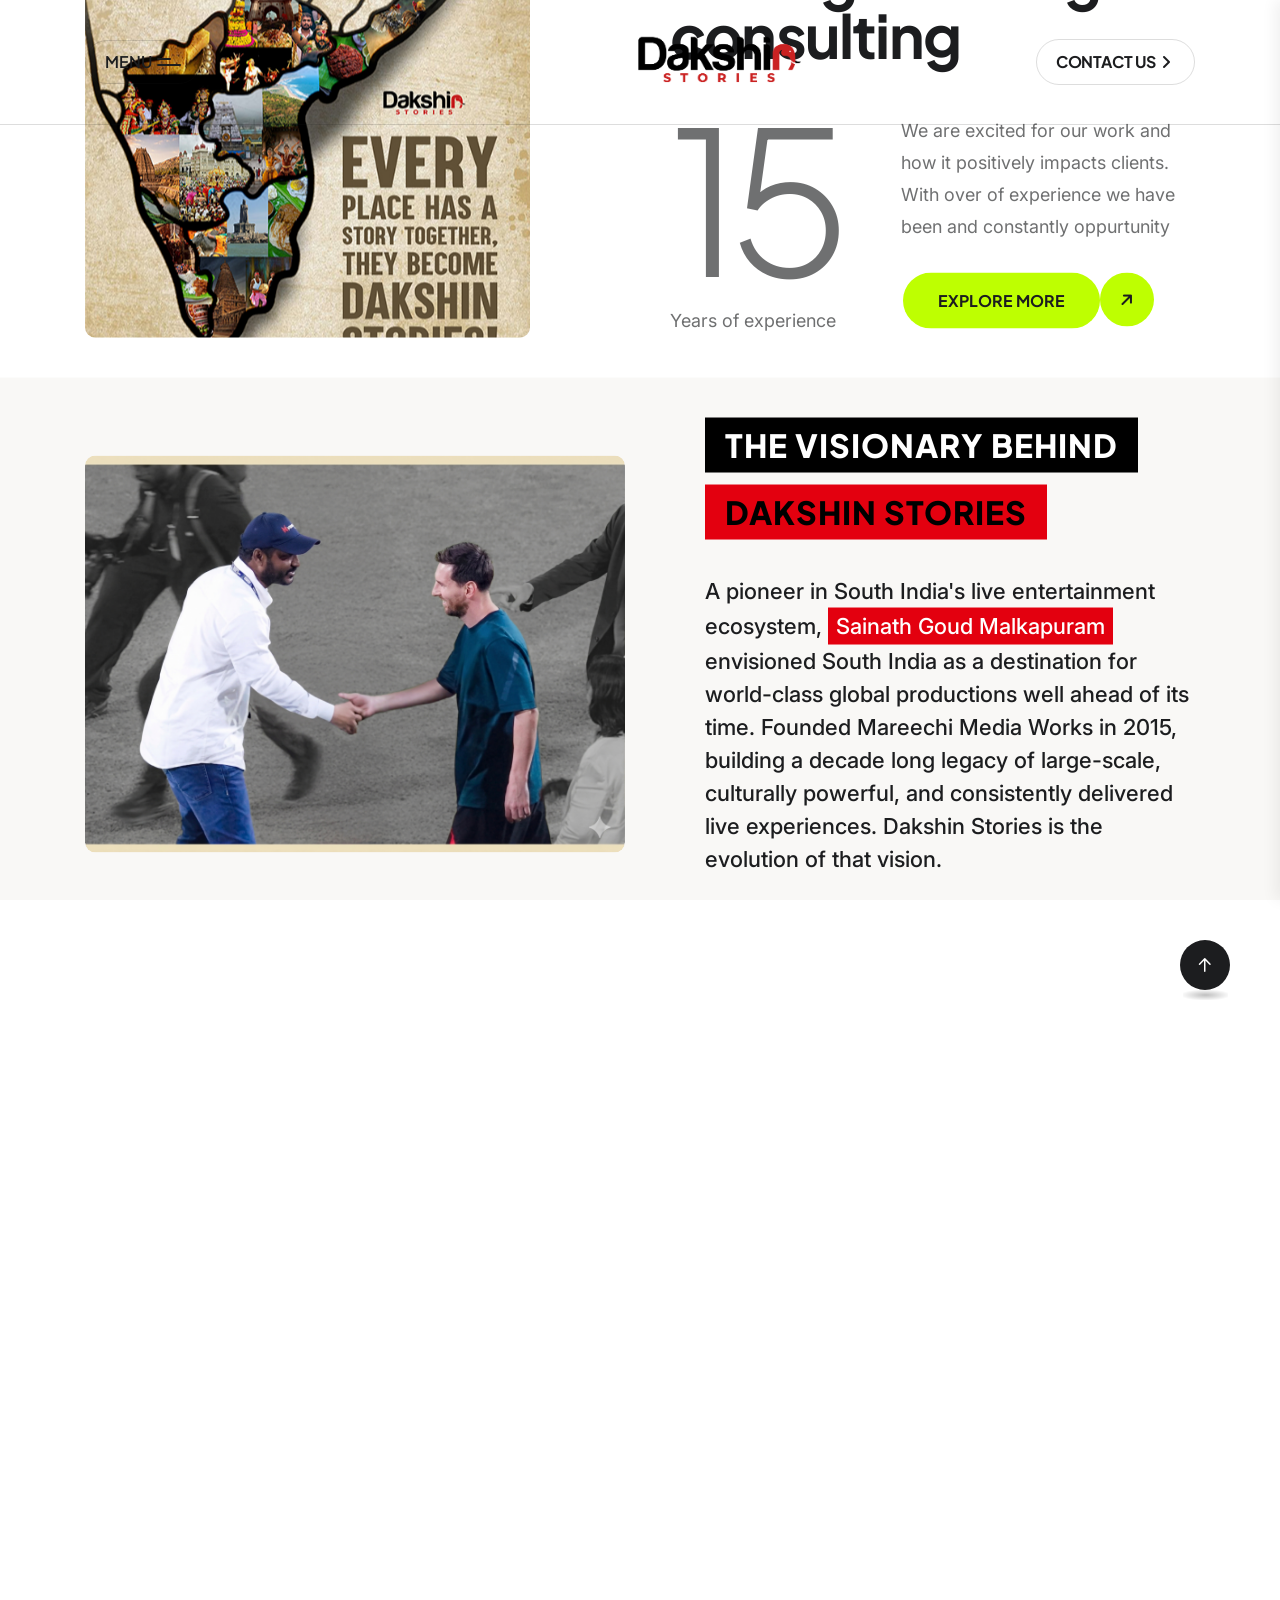
==== commit 85fa0aaa: "qw" ====
--- a/about.html
+++ b/about.html
@@ -166,10 +166,10 @@
         <div id="header-sticky" class="td-header__area td-header-spacing p-relative z-index-1">
             <div class="container container-1750">
                 <div class="row align-items-center">
-                    <div class="col-lg-4 col-md-4 col-sm-4 col-5">
-                        <div class="tdmenu__wrap">
+                    <div class="col-6 col-md-4 order-2 order-md-1">
+                        <div class="tdmenu__wrap d-flex justify-content-end justify-content-md-start">
                             <div
-                                class="tdmenu-offcanvas-open-btn mobile-nav-toggler d-flex align-items-center justify-content-center">
+                                class="tdmenu-offcanvas-open-btn mobile-nav-toggler d-flex align-items-center justify-content-center ms-auto ms-md-0">
                                 <span class="text mr-5 d-none d-lg-block">menu</span>
                                 <div class="tdmenu-offcanvas-open-bar">
                                     <span></span>
@@ -189,14 +189,14 @@
                             </nav>
                         </div>
                     </div>
-                    <div class="col-lg-4 col-md-4 col-sm-4 col-5">
-                        <div class="logo text-center">
+                    <div class="col-6 col-md-4 order-1 order-md-2">
+                        <div class="logo text-start text-md-center">
                             <a class="logo-1" href="index.html"><img data-width="106"
                                     src="assets/img/logo/logo-black.png" alt="Logo"
                                     style="transform: scale(2.5); transform-origin: left center;"></a>
                         </div>
                     </div>
-                    <div class="col-lg-4 col-md-4 col-sm-4 col-2">
+                    <div class="col-md-4 order-3 d-none d-lg-block">
                         <div class="td-header-right text-end">
                             <a href="contact.html"
                                 class="td-btn td-btn-lg d-none d-lg-inline-block td-btn-switch-animation ml-10">
